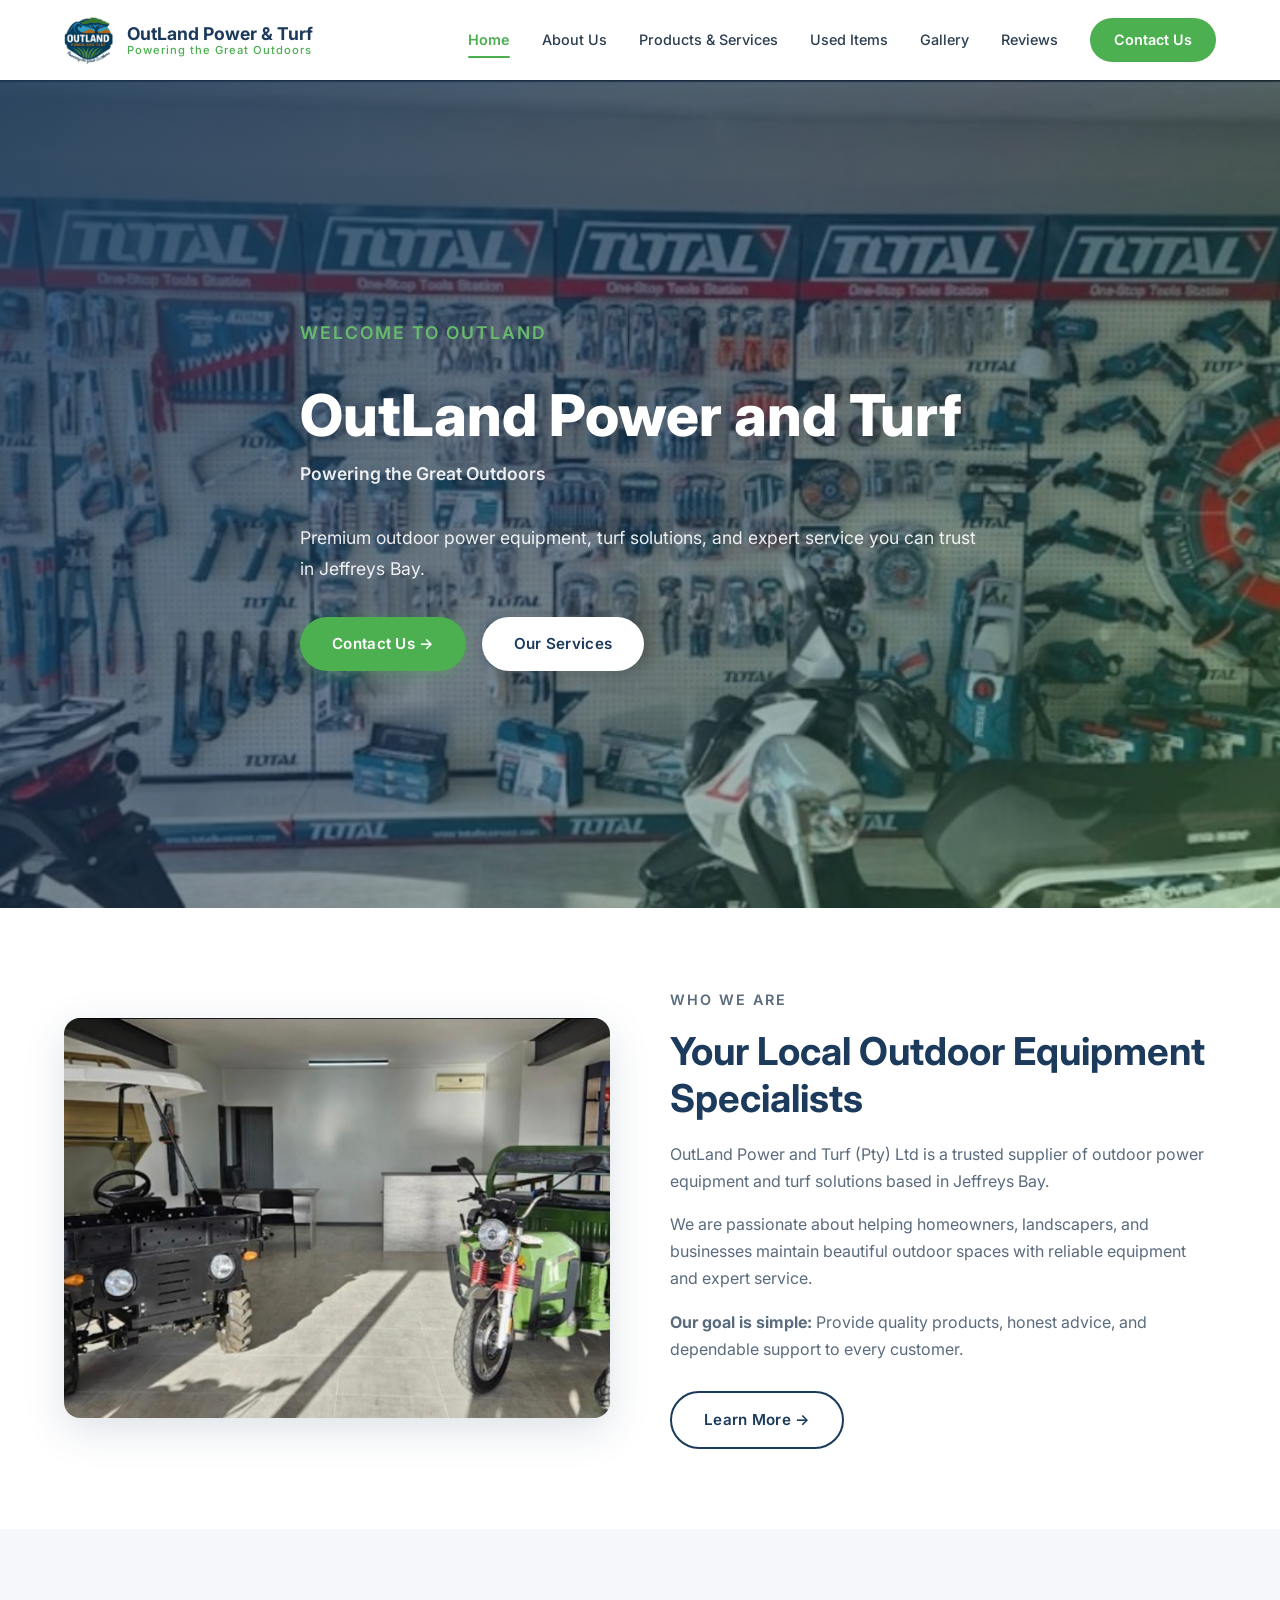
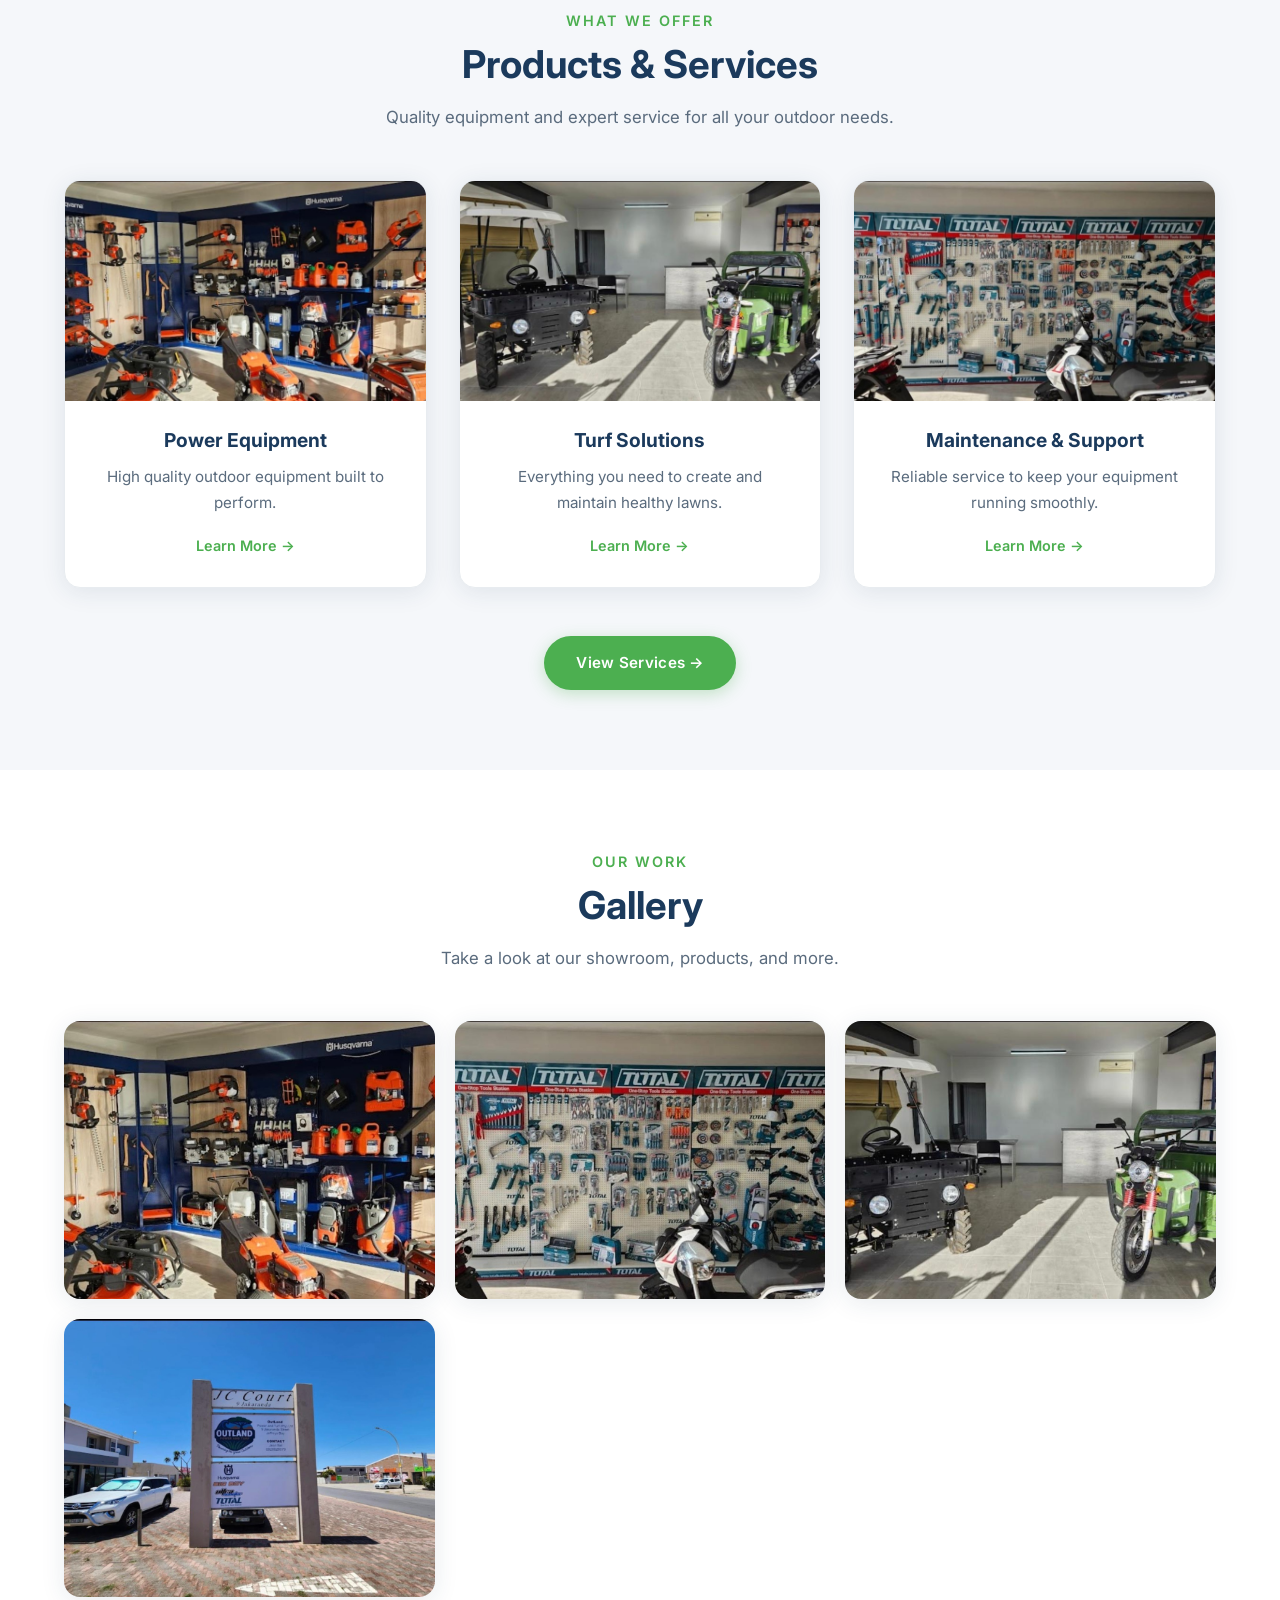
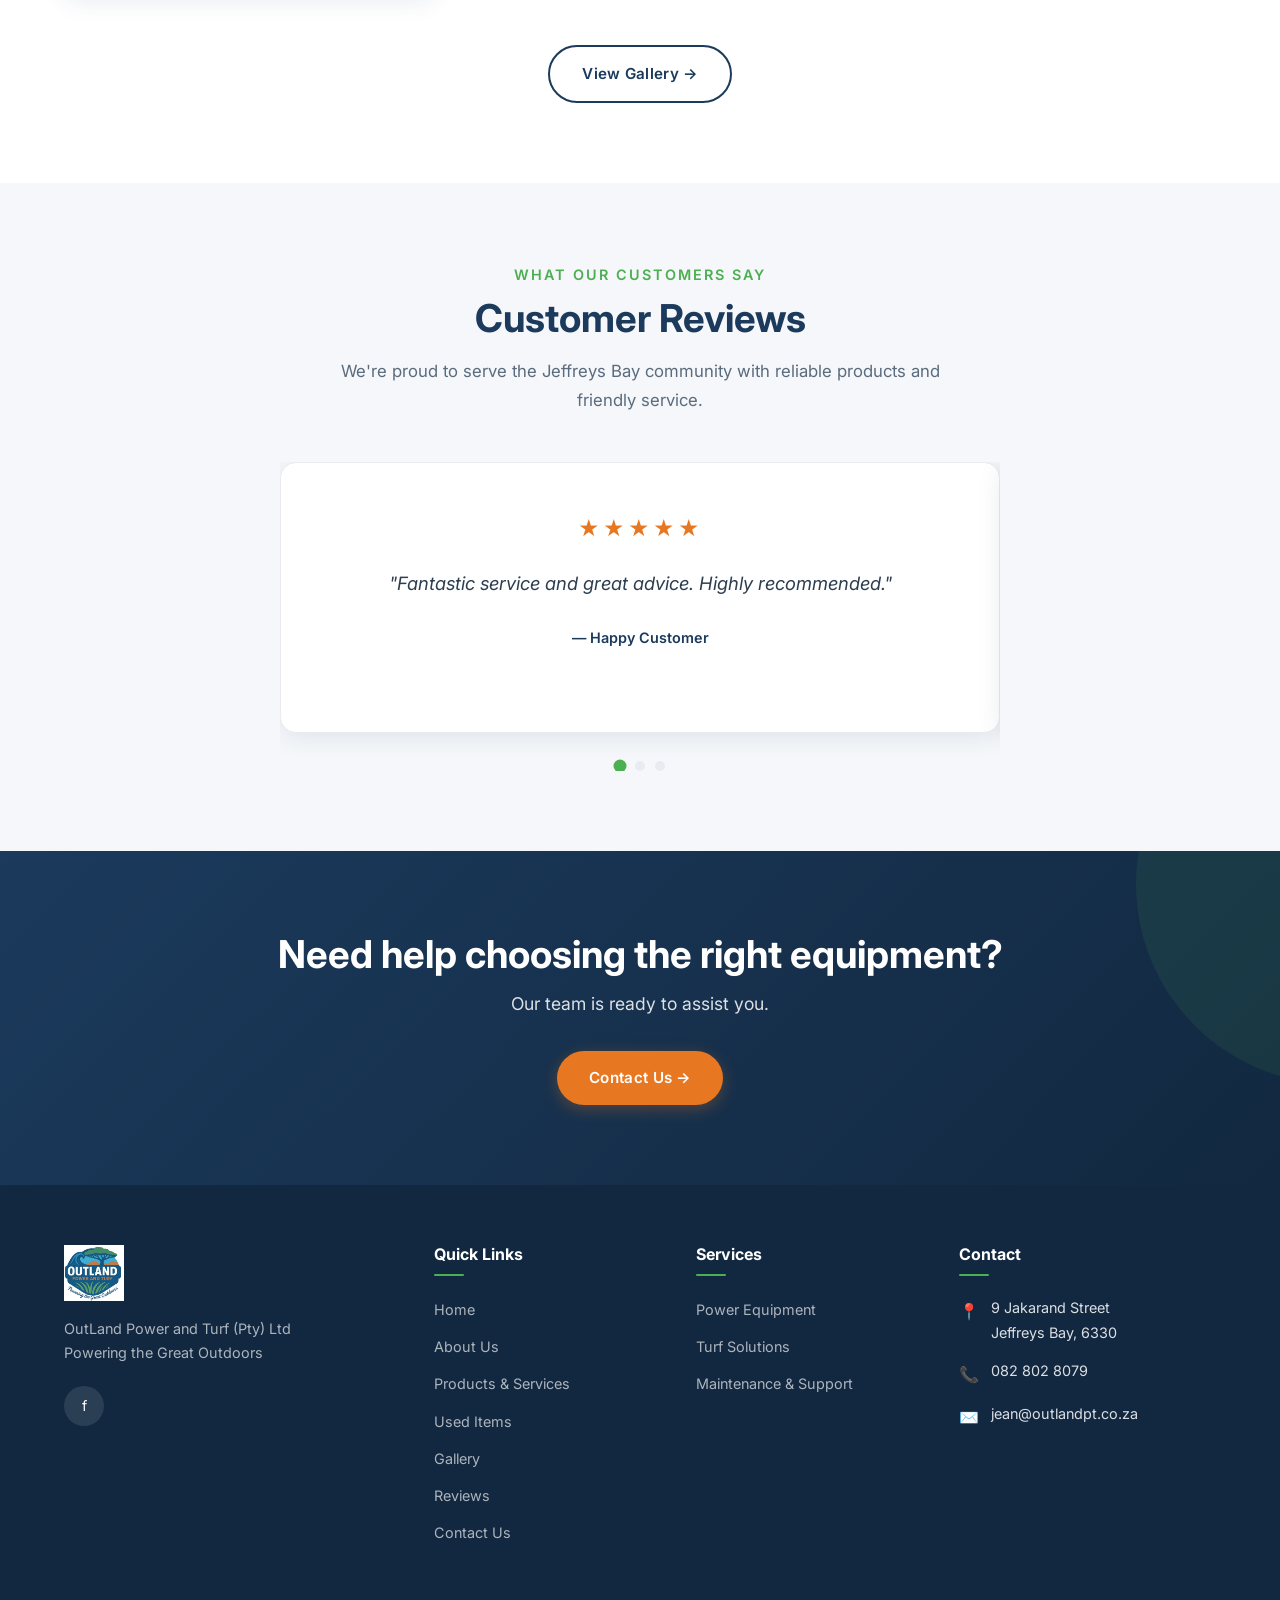
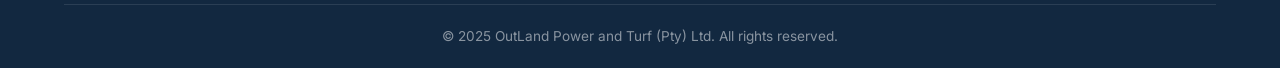
==== index.html @ 634dd6e0 "Add files via upload" ====
<!DOCTYPE html>
<html lang="en">
<head>
  <meta charset="UTF-8">
  <meta name="viewport" content="width=device-width, initial-scale=1.0">
  <meta name="description" content="OutLand Power and Turf — Premium outdoor power equipment, turf solutions, and expert service in Jeffreys Bay.">
  <title>OutLand Power and Turf | Powering the Great Outdoors</title>
  <link rel="stylesheet" href="styles.css">
  <link rel="icon" href="images/logo.png" type="image/png">
</head>
<body>

  <!-- Navigation -->
  <nav class="navbar" id="navbar">
    <div class="nav-container">
      <a href="index.html" class="nav-logo">
        <img src="images/logo.png" alt="OutLand Power and Turf Logo">
        <div class="nav-logo-text">
          OutLand Power & Turf
          <span>Powering the Great Outdoors</span>
        </div>
      </a>
      <div class="nav-links" id="nav-links">
        <a href="index.html" class="active">Home</a>
        <a href="about.html">About Us</a>
        <a href="products.html">Products &amp; Services</a>
        <a href="used-items.html">Used Items</a>
        <a href="gallery.html">Gallery</a>
        <a href="reviews.html">Reviews</a>
        <a href="contact.html" class="nav-cta">Contact Us</a>
      </div>
      <div class="hamburger" id="hamburger">
        <span></span>
        <span></span>
        <span></span>
      </div>
    </div>
  </nav>
  <div class="nav-overlay" id="nav-overlay"></div>

  <!-- Hero Section -->
  <section class="hero" id="hero">
    <div class="hero-bg">
      <img src="images/total-tools.jpg" alt="OutLand Power and Turf Equipment">
    </div>
    <div class="hero-overlay"></div>
    <div class="container hero-content">
      <p class="section-subtitle">Welcome to OutLand</p>
      <h1>OutLand Power and Turf</h1>
      <p class="hero-tagline">Powering the Great Outdoors</p>
      <p>Premium outdoor power equipment, turf solutions, and expert service you can trust in Jeffreys Bay.</p>
      <div class="hero-buttons">
        <a href="contact.html" class="btn btn-primary">Contact Us →</a>
        <a href="products.html" class="btn btn-white">Our Services</a>
      </div>
    </div>
  </section>

  <!-- About Preview Section -->
  <section class="section" id="about-preview">
    <div class="container">
      <div class="about-preview fade-in">
        <div class="about-preview-img">
          <img src="images/showroom-vehicles.png" alt="OutLand Showroom">
        </div>
        <div class="about-preview-text">
          <p class="section-subtitle">Who We Are</p>
          <h2 class="section-title">Your Local Outdoor Equipment Specialists</h2>
          <p>OutLand Power and Turf (Pty) Ltd is a trusted supplier of outdoor power equipment and turf solutions based in Jeffreys Bay.</p>
          <p>We are passionate about helping homeowners, landscapers, and businesses maintain beautiful outdoor spaces with reliable equipment and expert service.</p>
          <p><strong>Our goal is simple:</strong> Provide quality products, honest advice, and dependable support to every customer.</p>
          <a href="about.html" class="btn btn-outline">Learn More →</a>
        </div>
      </div>
    </div>
  </section>

  <!-- Products & Services Preview -->
  <section class="section section-alt" id="services-preview">
    <div class="container text-center">
      <p class="section-subtitle">What We Offer</p>
      <h2 class="section-title">Products &amp; Services</h2>
      <p class="section-desc">Quality equipment and expert service for all your outdoor needs.</p>

      <div class="services-grid">
        <div class="service-card fade-in">
          <div class="service-card-img">
            <img src="images/husqvarna-showroom.jpg" alt="Power Equipment">
          </div>
          <div class="service-card-body">
            <h3>Power Equipment</h3>
            <p>High quality outdoor equipment built to perform.</p>
            <a href="products.html" class="service-card-link">Learn More →</a>
          </div>
        </div>

        <div class="service-card fade-in">
          <div class="service-card-img">
            <img src="images/showroom-vehicles.png" alt="Turf Solutions">
          </div>
          <div class="service-card-body">
            <h3>Turf Solutions</h3>
            <p>Everything you need to create and maintain healthy lawns.</p>
            <a href="products.html" class="service-card-link">Learn More →</a>
          </div>
        </div>

        <div class="service-card fade-in">
          <div class="service-card-img">
            <img src="images/total-tools.jpg" alt="Maintenance & Support">
          </div>
          <div class="service-card-body">
            <h3>Maintenance &amp; Support</h3>
            <p>Reliable service to keep your equipment running smoothly.</p>
            <a href="products.html" class="service-card-link">Learn More →</a>
          </div>
        </div>
      </div>

      <div style="margin-top: 48px;">
        <a href="products.html" class="btn btn-primary">View Services →</a>
      </div>
    </div>
  </section>

  <!-- Gallery Preview -->
  <section class="section" id="gallery-preview">
    <div class="container text-center">
      <p class="section-subtitle">Our Work</p>
      <h2 class="section-title">Gallery</h2>
      <p class="section-desc">Take a look at our showroom, products, and more.</p>

      <div class="gallery-grid fade-in">
        <div class="gallery-item">
          <img src="images/husqvarna-showroom.jpg" alt="Husqvarna Equipment">
          <div class="gallery-item-overlay"><span>Husqvarna Equipment</span></div>
        </div>
        <div class="gallery-item">
          <img src="images/total-tools.jpg" alt="Total Tools Range">
          <div class="gallery-item-overlay"><span>Total Tools Range</span></div>
        </div>
        <div class="gallery-item">
          <img src="images/showroom-vehicles.png" alt="Vehicle Showroom">
          <div class="gallery-item-overlay"><span>Vehicle Showroom</span></div>
        </div>
        <div class="gallery-item">
          <img src="images/signage.jpg" alt="Our Location">
          <div class="gallery-item-overlay"><span>Our Location</span></div>
        </div>
      </div>

      <div style="margin-top: 48px;">
        <a href="gallery.html" class="btn btn-outline">View Gallery →</a>
      </div>
    </div>
  </section>

  <!-- Reviews Section -->
  <section class="section section-alt" id="reviews">
    <div class="container text-center">
      <p class="section-subtitle">What Our Customers Say</p>
      <h2 class="section-title">Customer Reviews</h2>
      <p class="section-desc">We're proud to serve the Jeffreys Bay community with reliable products and friendly service.</p>

      <div class="testimonial-slider fade-in">
        <div class="testimonial-track">
          <div class="testimonial-card">
            <div class="testimonial-stars">★★★★★</div>
            <blockquote>"Fantastic service and great advice. Highly recommended."</blockquote>
            <cite>— Happy Customer</cite>
          </div>
          <div class="testimonial-card">
            <div class="testimonial-stars">★★★★★</div>
            <blockquote>"Quality equipment and friendly staff. Always a pleasure doing business with OutLand."</blockquote>
            <cite>— Satisfied Client</cite>
          </div>
          <div class="testimonial-card">
            <div class="testimonial-stars">★★★★★</div>
            <blockquote>"Professional advice and top-notch equipment. Wouldn't go anywhere else!"</blockquote>
            <cite>— Loyal Customer</cite>
          </div>
        </div>
        <div class="testimonial-dots">
          <button class="testimonial-dot active" aria-label="Slide 1"></button>
          <button class="testimonial-dot" aria-label="Slide 2"></button>
          <button class="testimonial-dot" aria-label="Slide 3"></button>
        </div>
      </div>
    </div>
  </section>

  <!-- Contact CTA -->
  <section class="cta-section">
    <div class="container">
      <div class="fade-in">
        <h2>Need help choosing the right equipment?</h2>
        <p>Our team is ready to assist you.</p>
        <a href="contact.html" class="btn btn-orange">Contact Us →</a>
      </div>
    </div>
  </section>

  <!-- Footer -->
  <footer class="footer">
    <div class="container">
      <div class="footer-grid">
        <div class="footer-brand">
          <img src="images/logo.png" alt="OutLand Logo">
          <p>OutLand Power and Turf (Pty) Ltd<br>Powering the Great Outdoors</p>
          <div class="footer-social">
            <a href="https://www.facebook.com/OutLand" target="_blank" rel="noopener" aria-label="Facebook">f</a>
          </div>
        </div>
        <div>
          <h4>Quick Links</h4>
          <ul class="footer-links">
            <li><a href="index.html">Home</a></li>
            <li><a href="about.html">About Us</a></li>
            <li><a href="products.html">Products &amp; Services</a></li>
            <li><a href="used-items.html">Used Items</a></li>
            <li><a href="gallery.html">Gallery</a></li>
            <li><a href="reviews.html">Reviews</a></li>
            <li><a href="contact.html">Contact Us</a></li>
          </ul>
        </div>
        <div>
          <h4>Services</h4>
          <ul class="footer-links">
            <li><a href="products.html">Power Equipment</a></li>
            <li><a href="products.html">Turf Solutions</a></li>
            <li><a href="products.html">Maintenance &amp; Support</a></li>
          </ul>
        </div>
        <div>
          <h4>Contact</h4>
          <div class="footer-contact-item">
            <span class="footer-contact-icon">📍</span>
            <span>9 Jakarand Street<br>Jeffreys Bay, 6330</span>
          </div>
          <div class="footer-contact-item">
            <span class="footer-contact-icon">📞</span>
            <a href="tel:0828028079">082 802 8079</a>
          </div>
          <div class="footer-contact-item">
            <span class="footer-contact-icon">✉️</span>
            <a href="mailto:jean@outlandpt.co.za">jean@outlandpt.co.za</a>
          </div>
        </div>
      </div>
      <div class="footer-bottom">
        <p>&copy; 2025 OutLand Power and Turf (Pty) Ltd. All rights reserved.</p>
      </div>
    </div>
  </footer>

  <!-- Lightbox -->
  <div class="lightbox" id="lightbox">
    <span class="lightbox-close">&times;</span>
    <span class="lightbox-nav lightbox-prev">&#8249;</span>
    <span class="lightbox-nav lightbox-next">&#8250;</span>
    <img src="" alt="Gallery Image">
  </div>

  <script src="main.js"></script>
</body>
</html>
---- styles.css ----
/* ========================================
   OutLand Power and Turf — Design System
   ======================================== */

/* Google Fonts */
@import url('https://fonts.googleapis.com/css2?family=Inter:wght@300;400;500;600;700;800&display=swap');

/* ---- CSS Variables ---- */
:root {
  --blue: #1B3A5C;
  --blue-dark: #122840;
  --blue-light: #2A5580;
  --green: #4CAF50;
  --green-dark: #3D8B40;
  --green-light: #66BB6A;
  --orange: #E87722;
  --orange-light: #F09050;
  --white: #FFFFFF;
  --off-white: #F5F7FA;
  --light-grey: #E8ECF0;
  --grey: #7A8A9A;
  --dark: #1A1A2E;
  --text: #2C3E50;
  --text-light: #5A6B7D;
  --shadow: 0 4px 24px rgba(27, 58, 92, 0.10);
  --shadow-lg: 0 12px 40px rgba(27, 58, 92, 0.15);
  --radius: 16px;
  --radius-sm: 10px;
  --radius-pill: 50px;
  --transition: all 0.3s cubic-bezier(0.4, 0, 0.2, 1);
  --max-width: 1200px;
}

/* ---- Reset & Base ---- */
*, *::before, *::after {
  margin: 0;
  padding: 0;
  box-sizing: border-box;
}

html {
  scroll-behavior: smooth;
  font-size: 16px;
}

body {
  font-family: 'Inter', -apple-system, BlinkMacSystemFont, 'Segoe UI', sans-serif;
  color: var(--text);
  background: var(--white);
  line-height: 1.7;
  overflow-x: hidden;
  -webkit-font-smoothing: antialiased;
}

a {
  text-decoration: none;
  color: inherit;
  transition: var(--transition);
}

img {
  max-width: 100%;
  height: auto;
  display: block;
}

ul { list-style: none; }

.container {
  max-width: var(--max-width);
  margin: 0 auto;
  padding: 0 24px;
}

/* ---- Typography ---- */
h1, h2, h3, h4 {
  font-weight: 700;
  line-height: 1.2;
  color: var(--blue);
}

h1 { font-size: clamp(2rem, 5vw, 3.2rem); }
h2 { font-size: clamp(1.6rem, 4vw, 2.4rem); }
h3 { font-size: clamp(1.2rem, 3vw, 1.6rem); }

.section-subtitle {
  color: var(--green);
  font-weight: 600;
  font-size: 0.9rem;
  text-transform: uppercase;
  letter-spacing: 2px;
  margin-bottom: 8px;
}

.section-title {
  margin-bottom: 16px;
}

.section-desc {
  color: var(--text-light);
  max-width: 640px;
  margin: 0 auto 48px;
  font-size: 1.05rem;
}

/* ---- Buttons ---- */
.btn {
  display: inline-flex;
  align-items: center;
  gap: 8px;
  padding: 14px 32px;
  border-radius: var(--radius-pill);
  font-family: 'Inter', sans-serif;
  font-weight: 600;
  font-size: 0.95rem;
  border: none;
  cursor: pointer;
  transition: var(--transition);
  text-transform: none;
  letter-spacing: 0.3px;
}

.btn-primary {
  background: var(--green);
  color: var(--white);
  box-shadow: 0 4px 16px rgba(76, 175, 80, 0.3);
}

.btn-primary:hover {
  background: var(--blue);
  box-shadow: 0 6px 24px rgba(27, 58, 92, 0.3);
  transform: translateY(-2px);
}

.btn-outline {
  background: transparent;
  color: var(--blue);
  border: 2px solid var(--blue);
}

.btn-outline:hover {
  background: var(--blue);
  color: var(--white);
  transform: translateY(-2px);
}

.btn-white {
  background: var(--white);
  color: var(--blue);
  box-shadow: 0 4px 16px rgba(0,0,0,0.15);
}

.btn-white:hover {
  background: var(--off-white);
  transform: translateY(-2px);
}

.btn-orange {
  background: var(--orange);
  color: var(--white);
  box-shadow: 0 4px 16px rgba(232, 119, 34, 0.3);
}

.btn-orange:hover {
  background: var(--blue);
  box-shadow: 0 6px 24px rgba(27, 58, 92, 0.3);
  transform: translateY(-2px);
}

/* ---- Navigation ---- */
.navbar {
  position: fixed;
  top: 0;
  left: 0;
  width: 100%;
  z-index: 1000;
  padding: 16px 0;
  transition: var(--transition);
  background: rgba(255, 255, 255, 0.95);
  backdrop-filter: blur(20px);
  -webkit-backdrop-filter: blur(20px);
}

.navbar.scrolled {
  padding: 10px 0;
  box-shadow: 0 2px 20px rgba(27, 58, 92, 0.1);
}

.nav-container {
  max-width: var(--max-width);
  margin: 0 auto;
  padding: 0 24px;
  display: flex;
  align-items: center;
  justify-content: space-between;
}

.nav-logo {
  display: flex;
  align-items: center;
  gap: 12px;
}

.nav-logo img {
  height: 48px;
  width: auto;
  mix-blend-mode: multiply;
}

.nav-logo-text {
  font-weight: 700;
  font-size: 1.1rem;
  color: var(--blue);
  line-height: 1.2;
}

.nav-logo-text span {
  display: block;
  font-size: 0.7rem;
  color: var(--green);
  font-weight: 500;
  letter-spacing: 1px;
}

.nav-links {
  display: flex;
  align-items: center;
  gap: 32px;
}

.nav-links a {
  font-size: 0.9rem;
  font-weight: 500;
  color: var(--text);
  position: relative;
  padding: 4px 0;
}

.nav-links a::after {
  content: '';
  position: absolute;
  bottom: -2px;
  left: 0;
  width: 0;
  height: 2px;
  background: var(--green);
  border-radius: 2px;
  transition: var(--transition);
}

.nav-links a:hover::after,
.nav-links a.active::after {
  width: 100%;
}

.nav-links a:hover {
  color: var(--green);
}

.nav-links a.active {
  color: var(--green);
  font-weight: 600;
}

.nav-cta {
  padding: 10px 24px !important;
  background: var(--green);
  color: var(--white) !important;
  border-radius: var(--radius-pill);
  font-weight: 600 !important;
}

.nav-cta::after { display: none !important; }

.nav-cta:hover {
  background: var(--blue) !important;
  color: var(--white) !important;
  transform: translateY(-2px);
}

/* Hamburger Menu */
.hamburger {
  display: none;
  flex-direction: column;
  gap: 5px;
  cursor: pointer;
  padding: 8px;
  z-index: 1001;
}

.hamburger span {
  display: block;
  width: 24px;
  height: 2.5px;
  background: var(--blue);
  border-radius: 4px;
  transition: var(--transition);
}

.hamburger.active span:nth-child(1) {
  transform: rotate(45deg) translate(5px, 5px);
}

.hamburger.active span:nth-child(2) {
  opacity: 0;
}

.hamburger.active span:nth-child(3) {
  transform: rotate(-45deg) translate(5px, -5px);
}

/* ---- Hero Section ---- */
.hero {
  position: relative;
  min-height: 92vh;
  display: flex;
  align-items: center;
  overflow: hidden;
  margin-top: 80px;
}

.hero-bg {
  position: absolute;
  inset: 0;
  z-index: 0;
}

.hero-bg img {
  width: 100%;
  height: 100%;
  object-fit: cover;
}

.hero-overlay {
  position: absolute;
  inset: 0;
  background: linear-gradient(135deg, rgba(27, 58, 92, 0.85) 0%, rgba(27, 58, 92, 0.5) 50%, rgba(76, 175, 80, 0.3) 100%);
  z-index: 1;
}

.hero-content {
  position: relative;
  z-index: 2;
  color: var(--white);
  max-width: 680px;
  padding: 60px 0;
}

.hero-content .section-subtitle {
  color: var(--green-light);
}

.hero-content h1 {
  color: var(--white);
  font-size: clamp(2.2rem, 5vw, 3.6rem);
  margin-bottom: 8px;
  font-weight: 800;
}

.hero-tagline {
  font-size: clamp(1.1rem, 2.5vw, 1.5rem);
  color: var(--green-light);
  font-weight: 600;
  margin-bottom: 20px;
}

.hero-content p {
  font-size: 1.1rem;
  color: rgba(255, 255, 255, 0.9);
  margin-bottom: 32px;
  line-height: 1.8;
}

.hero-buttons {
  display: flex;
  gap: 16px;
  flex-wrap: wrap;
}

/* ---- Sections ---- */
.section {
  padding: 80px 0;
}

.section-alt {
  background: var(--off-white);
}

.section-blue {
  background: var(--blue);
  color: var(--white);
}

.section-blue h2,
.section-blue h3 {
  color: var(--white);
}

.section-blue .section-subtitle {
  color: var(--green-light);
}

.section-blue .section-desc {
  color: rgba(255, 255, 255, 0.8);
}

.text-center {
  text-align: center;
}

/* ---- About Preview ---- */
.about-preview {
  display: grid;
  grid-template-columns: 1fr 1fr;
  gap: 60px;
  align-items: center;
}

.about-preview-img {
  border-radius: var(--radius);
  overflow: hidden;
  box-shadow: var(--shadow-lg);
}

.about-preview-img img {
  width: 100%;
  height: 400px;
  object-fit: cover;
  transition: var(--transition);
}

.about-preview-img:hover img {
  transform: scale(1.03);
}

.about-preview-text h2 {
  margin-bottom: 20px;
}

.about-preview-text p {
  margin-bottom: 16px;
  color: var(--text-light);
}

.about-preview-text .btn {
  margin-top: 12px;
}

/* ---- Service Cards ---- */
.services-grid {
  display: grid;
  grid-template-columns: repeat(3, 1fr);
  gap: 32px;
}

.service-card {
  background: var(--white);
  border-radius: var(--radius);
  overflow: hidden;
  box-shadow: var(--shadow);
  transition: var(--transition);
  border: 1px solid var(--light-grey);
}

.service-card:hover {
  transform: translateY(-8px);
  box-shadow: var(--shadow-lg);
}

.service-card-img {
  width: 100%;
  height: 220px;
  overflow: hidden;
}

.service-card-img img {
  width: 100%;
  height: 100%;
  object-fit: cover;
  transition: var(--transition);
}

.service-card:hover .service-card-img img {
  transform: scale(1.05);
}

.service-card-body {
  padding: 28px;
}

.service-card-body h3 {
  margin-bottom: 12px;
  font-size: 1.2rem;
}

.service-card-body p {
  color: var(--text-light);
  font-size: 0.95rem;
  margin-bottom: 16px;
}

.service-card-link {
  color: var(--green);
  font-weight: 600;
  font-size: 0.9rem;
  display: inline-flex;
  align-items: center;
  gap: 6px;
}

.service-card-link:hover {
  color: var(--blue);
  gap: 10px;
}

/* ---- Gallery Grid ---- */
.gallery-grid {
  display: grid;
  grid-template-columns: repeat(auto-fit, minmax(280px, 1fr));
  gap: 20px;
}

.gallery-item {
  border-radius: var(--radius);
  overflow: hidden;
  cursor: pointer;
  position: relative;
  aspect-ratio: 4/3;
  box-shadow: var(--shadow);
  transition: var(--transition);
}

.gallery-item:hover {
  transform: translateY(-4px);
  box-shadow: var(--shadow-lg);
}

.gallery-item img {
  width: 100%;
  height: 100%;
  object-fit: cover;
  transition: var(--transition);
}

.gallery-item:hover img {
  transform: scale(1.05);
}

.gallery-item-overlay {
  position: absolute;
  inset: 0;
  background: linear-gradient(to top, rgba(27, 58, 92, 0.6), transparent);
  opacity: 0;
  display: flex;
  align-items: flex-end;
  padding: 24px;
  transition: var(--transition);
}

.gallery-item:hover .gallery-item-overlay {
  opacity: 1;
}

.gallery-item-overlay span {
  color: var(--white);
  font-weight: 600;
  font-size: 0.95rem;
}

/* ---- Gallery Lightbox ---- */
.lightbox {
  display: none;
  position: fixed;
  inset: 0;
  background: rgba(0, 0, 0, 0.92);
  z-index: 9999;
  align-items: center;
  justify-content: center;
  padding: 40px;
  cursor: pointer;
}

.lightbox.active {
  display: flex;
}

.lightbox img {
  max-width: 90vw;
  max-height: 85vh;
  object-fit: contain;
  border-radius: var(--radius-sm);
  box-shadow: 0 8px 40px rgba(0, 0, 0, 0.5);
  cursor: default;
}

.lightbox-close {
  position: absolute;
  top: 24px;
  right: 32px;
  color: var(--white);
  font-size: 2rem;
  cursor: pointer;
  z-index: 10000;
  width: 48px;
  height: 48px;
  display: flex;
  align-items: center;
  justify-content: center;
  border-radius: 50%;
  background: rgba(255, 255, 255, 0.1);
  transition: var(--transition);
}

.lightbox-close:hover {
  background: rgba(255, 255, 255, 0.2);
}

.lightbox-nav {
  position: absolute;
  top: 50%;
  transform: translateY(-50%);
  color: var(--white);
  font-size: 2.5rem;
  cursor: pointer;
  padding: 16px;
  border-radius: 50%;
  background: rgba(255, 255, 255, 0.1);
  transition: var(--transition);
  line-height: 1;
  z-index: 10000;
}

.lightbox-nav:hover {
  background: rgba(255, 255, 255, 0.2);
}

.lightbox-prev { left: 24px; }
.lightbox-next { right: 24px; }

/* ---- Reviews / Testimonials ---- */
.testimonial-slider {
  position: relative;
  max-width: 720px;
  margin: 0 auto;
  overflow: hidden;
}

.testimonial-track {
  display: flex;
  transition: transform 0.5s ease;
}

.testimonial-card {
  min-width: 100%;
  padding: 48px 40px;
  background: var(--white);
  border-radius: var(--radius);
  box-shadow: var(--shadow);
  text-align: center;
  border: 1px solid var(--light-grey);
}

.testimonial-stars {
  color: var(--orange);
  font-size: 1.3rem;
  margin-bottom: 20px;
  letter-spacing: 4px;
}

.testimonial-card blockquote {
  font-size: 1.15rem;
  color: var(--text);
  font-style: italic;
  line-height: 1.8;
  margin-bottom: 24px;
}

.testimonial-card cite {
  font-size: 0.9rem;
  font-weight: 600;
  color: var(--blue);
  font-style: normal;
}

.testimonial-dots {
  display: flex;
  justify-content: center;
  gap: 10px;
  margin-top: 28px;
}

.testimonial-dot {
  width: 10px;
  height: 10px;
  border-radius: 50%;
  background: var(--light-grey);
  border: none;
  cursor: pointer;
  transition: var(--transition);
}

.testimonial-dot.active {
  background: var(--green);
  transform: scale(1.3);
}

/* ---- Reviews Grid (Reviews Page) ---- */
.reviews-grid {
  display: grid;
  grid-template-columns: repeat(auto-fit, minmax(320px, 1fr));
  gap: 28px;
}

.review-card {
  background: var(--white);
  border-radius: var(--radius);
  padding: 36px 32px;
  box-shadow: var(--shadow);
  border: 1px solid var(--light-grey);
  transition: var(--transition);
}

.review-card:hover {
  transform: translateY(-4px);
  box-shadow: var(--shadow-lg);
}

.review-card .testimonial-stars {
  text-align: left;
}

.review-card blockquote {
  font-size: 1.05rem;
  color: var(--text);
  font-style: italic;
  line-height: 1.7;
  margin-bottom: 16px;
}

.review-card cite {
  font-size: 0.85rem;
  font-weight: 600;
  color: var(--blue);
  font-style: normal;
}

/* ---- Contact CTA ---- */
.cta-section {
  background: linear-gradient(135deg, var(--blue) 0%, var(--blue-dark) 100%);
  padding: 80px 0;
  text-align: center;
  position: relative;
  overflow: hidden;
}

.cta-section::before {
  content: '';
  position: absolute;
  top: -50%;
  right: -20%;
  width: 400px;
  height: 400px;
  background: rgba(76, 175, 80, 0.1);
  border-radius: 50%;
}

.cta-section h2 {
  color: var(--white);
  margin-bottom: 12px;
}

.cta-section p {
  color: rgba(255, 255, 255, 0.85);
  font-size: 1.1rem;
  margin-bottom: 32px;
}

/* ---- Page Header (Inner Pages) ---- */
.page-header {
  background: linear-gradient(135deg, var(--blue) 0%, var(--blue-dark) 100%);
  padding: 140px 0 80px;
  text-align: center;
  position: relative;
  overflow: hidden;
}

.page-header::before {
  content: '';
  position: absolute;
  bottom: -80px;
  left: -50px;
  width: 300px;
  height: 300px;
  background: rgba(76, 175, 80, 0.08);
  border-radius: 50%;
}

.page-header::after {
  content: '';
  position: absolute;
  top: -40px;
  right: -80px;
  width: 250px;
  height: 250px;
  background: rgba(232, 119, 34, 0.06);
  border-radius: 50%;
}

.page-header h1 {
  color: var(--white);
  margin-bottom: 12px;
  position: relative;
  z-index: 1;
}

.page-header p {
  color: rgba(255, 255, 255, 0.8);
  font-size: 1.1rem;
  position: relative;
  z-index: 1;
}

.page-header .section-subtitle {
  color: var(--green-light);
  position: relative;
  z-index: 1;
}

/* ---- About Page ---- */
.about-content {
  display: grid;
  grid-template-columns: 1fr 1fr;
  gap: 60px;
  align-items: start;
}

.about-content img {
  border-radius: var(--radius);
  box-shadow: var(--shadow-lg);
  width: 100%;
  height: 400px;
  object-fit: cover;
}

.about-text h3 {
  margin-top: 24px;
  margin-bottom: 16px;
}

.about-text p {
  color: var(--text-light);
  margin-bottom: 16px;
}

.values-list {
  margin: 24px 0;
}

.values-list li {
  display: flex;
  align-items: center;
  gap: 12px;
  padding: 12px 0;
  font-weight: 500;
  color: var(--text);
}

.values-list li::before {
  content: '✓';
  display: flex;
  align-items: center;
  justify-content: center;
  width: 28px;
  height: 28px;
  background: var(--green);
  color: var(--white);
  border-radius: 50%;
  font-size: 0.8rem;
  font-weight: 700;
  flex-shrink: 0;
}

/* ---- Products Page ---- */
.product-section {
  display: grid;
  grid-template-columns: 1fr 1fr;
  gap: 60px;
  align-items: center;
  padding: 60px 0;
}

.product-section:nth-child(even) {
  direction: rtl;
}

.product-section:nth-child(even) > * {
  direction: ltr;
}

.product-section-img {
  border-radius: var(--radius);
  overflow: hidden;
  box-shadow: var(--shadow-lg);
}

.product-section-img img {
  width: 100%;
  height: 360px;
  object-fit: cover;
  transition: var(--transition);
}

.product-section-img:hover img {
  transform: scale(1.03);
}

.product-section-text h3 {
  margin-bottom: 16px;
  font-size: 1.5rem;
}

.product-section-text p {
  color: var(--text-light);
  margin-bottom: 16px;
  font-size: 1.05rem;
}

.product-features {
  margin: 20px 0;
}

.product-features li {
  padding: 8px 0;
  color: var(--text-light);
  display: flex;
  align-items: center;
  gap: 10px;
}

.product-features li::before {
  content: '▸';
  color: var(--green);
  font-weight: 700;
}

/* ---- Contact Page ---- */
.contact-grid {
  display: grid;
  grid-template-columns: 1fr 1.2fr;
  gap: 48px;
  align-items: start;
}

.contact-info {
  background: var(--off-white);
  border-radius: var(--radius);
  padding: 40px;
}

.contact-info h3 {
  margin-bottom: 24px;
}

.contact-item {
  display: flex;
  align-items: flex-start;
  gap: 16px;
  margin-bottom: 24px;
}

.contact-icon {
  width: 44px;
  height: 44px;
  background: var(--green);
  border-radius: 50%;
  display: flex;
  align-items: center;
  justify-content: center;
  flex-shrink: 0;
  color: var(--white);
  font-size: 1.1rem;
}

.contact-item-text h4 {
  font-size: 0.95rem;
  color: var(--blue);
  margin-bottom: 4px;
}

.contact-item-text p,
.contact-item-text a {
  color: var(--text-light);
  font-size: 0.95rem;
}

.contact-item-text a:hover {
  color: var(--green);
}

.contact-form {
  background: var(--white);
  border-radius: var(--radius);
  padding: 40px;
  box-shadow: var(--shadow);
  border: 1px solid var(--light-grey);
}

.contact-form h3 {
  margin-bottom: 28px;
}

.form-group {
  margin-bottom: 20px;
}

.form-group label {
  display: block;
  font-weight: 500;
  font-size: 0.9rem;
  color: var(--text);
  margin-bottom: 8px;
}

.form-group input,
.form-group textarea {
  width: 100%;
  padding: 14px 18px;
  border: 2px solid var(--light-grey);
  border-radius: var(--radius-sm);
  font-family: 'Inter', sans-serif;
  font-size: 0.95rem;
  color: var(--text);
  transition: var(--transition);
  background: var(--off-white);
}

.form-group input:focus,
.form-group textarea:focus {
  outline: none;
  border-color: var(--green);
  background: var(--white);
  box-shadow: 0 0 0 4px rgba(76, 175, 80, 0.1);
}

.form-group textarea {
  height: 140px;
  resize: vertical;
}

.form-row {
  display: grid;
  grid-template-columns: 1fr 1fr;
  gap: 20px;
}

.contact-form .btn {
  width: 100%;
  justify-content: center;
  padding: 16px;
  font-size: 1rem;
}

.form-message {
  display: none;
  padding: 16px;
  border-radius: var(--radius-sm);
  margin-top: 16px;
  font-weight: 500;
  text-align: center;
}

.form-message.success {
  display: block;
  background: rgba(76, 175, 80, 0.1);
  color: var(--green-dark);
  border: 1px solid var(--green);
}

/* ---- Footer ---- */
.footer {
  background: var(--blue-dark);
  color: rgba(255, 255, 255, 0.85);
  padding: 60px 0 0;
}

.footer-grid {
  display: grid;
  grid-template-columns: 1.5fr 1fr 1fr 1.2fr;
  gap: 48px;
  padding-bottom: 48px;
}

.footer-brand img {
  height: 56px;
  margin-bottom: 16px;
  mix-blend-mode: screen;
}

.footer-brand p {
  font-size: 0.9rem;
  color: rgba(255, 255, 255, 0.65);
  line-height: 1.7;
  margin-bottom: 20px;
}

.footer-social {
  display: flex;
  gap: 12px;
}

.footer-social a {
  width: 40px;
  height: 40px;
  background: rgba(255, 255, 255, 0.1);
  border-radius: 50%;
  display: flex;
  align-items: center;
  justify-content: center;
  color: var(--white);
  font-size: 0.9rem;
  transition: var(--transition);
}

.footer-social a:hover {
  background: var(--green);
  transform: translateY(-2px);
}

.footer h4 {
  color: var(--white);
  font-size: 1rem;
  margin-bottom: 20px;
  position: relative;
  padding-bottom: 12px;
}

.footer h4::after {
  content: '';
  position: absolute;
  bottom: 0;
  left: 0;
  width: 30px;
  height: 2px;
  background: var(--green);
  border-radius: 2px;
}

.footer-links li {
  margin-bottom: 10px;
}

.footer-links a {
  font-size: 0.9rem;
  color: rgba(255, 255, 255, 0.65);
}

.footer-links a:hover {
  color: var(--green);
  padding-left: 4px;
}

.footer-contact-item {
  display: flex;
  align-items: flex-start;
  gap: 12px;
  margin-bottom: 14px;
  font-size: 0.9rem;
}

.footer-contact-icon {
  color: var(--green);
  font-size: 1rem;
  margin-top: 2px;
}

.footer-bottom {
  border-top: 1px solid rgba(255, 255, 255, 0.1);
  padding: 20px 0;
  text-align: center;
  font-size: 0.85rem;
  color: rgba(255, 255, 255, 0.5);
}

/* ---- Used Items Page ---- */
.used-items-grid {
  display: grid;
  grid-template-columns: repeat(auto-fill, minmax(320px, 1fr));
  gap: 28px;
}

.used-item-card {
  background: var(--white);
  border-radius: var(--radius);
  overflow: hidden;
  box-shadow: var(--shadow);
  border: 1px solid var(--light-grey);
  transition: var(--transition);
  position: relative;
}

.used-item-card:hover {
  transform: translateY(-6px);
  box-shadow: var(--shadow-lg);
}

.used-item-badge {
  position: absolute;
  top: 16px;
  left: 16px;
  background: var(--orange);
  color: var(--white);
  font-size: 0.75rem;
  font-weight: 700;
  text-transform: uppercase;
  letter-spacing: 1px;
  padding: 6px 14px;
  border-radius: var(--radius-pill);
  z-index: 2;
  box-shadow: 0 2px 8px rgba(232, 119, 34, 0.3);
}

.used-item-img {
  width: 100%;
  height: 240px;
  overflow: hidden;
}

.used-item-img img {
  width: 100%;
  height: 100%;
  object-fit: cover;
  transition: var(--transition);
}

.used-item-card:hover .used-item-img img {
  transform: scale(1.05);
}

.used-item-body {
  padding: 24px 28px 28px;
}

.used-item-body h3 {
  font-size: 1.15rem;
  margin-bottom: 8px;
  color: var(--blue);
}

.used-item-condition {
  font-size: 0.85rem;
  color: var(--green);
  margin-bottom: 10px;
}

.used-item-body > p {
  font-size: 0.95rem;
  color: var(--text-light);
  margin-bottom: 20px;
  line-height: 1.6;
}

.used-item-footer {
  display: flex;
  align-items: center;
  justify-content: space-between;
  padding-top: 16px;
  border-top: 1px solid var(--light-grey);
}

.used-item-price {
  font-size: 1.3rem;
  font-weight: 800;
  color: var(--blue);
}

.btn-sm {
  padding: 10px 22px;
  font-size: 0.85rem;
}

/* Empty State */
.used-items-empty {
  grid-column: 1 / -1;
  text-align: center;
  padding: 60px 40px;
  background: var(--white);
  border-radius: var(--radius);
  border: 2px dashed var(--light-grey);
}

.used-items-empty-icon {
  font-size: 3rem;
  margin-bottom: 20px;
}

.used-items-empty h3 {
  margin-bottom: 12px;
  color: var(--blue);
}

.used-items-empty p {
  color: var(--text-light);
  max-width: 520px;
  margin: 0 auto 28px;
  line-height: 1.7;
}

/* ---- Scroll Animations ---- */
.fade-in {
  opacity: 0;
  transform: translateY(30px);
  transition: opacity 0.7s ease, transform 0.7s ease;
}

.fade-in.visible {
  opacity: 1;
  transform: translateY(0);
}

/* ---- Responsive ---- */
@media (max-width: 992px) {
  .about-preview,
  .about-content,
  .product-section,
  .contact-grid {
    grid-template-columns: 1fr;
    gap: 40px;
  }

  .product-section:nth-child(even) {
    direction: ltr;
  }

  .services-grid {
    grid-template-columns: repeat(2, 1fr);
  }

  .footer-grid {
    grid-template-columns: 1fr 1fr;
    gap: 36px;
  }
}

@media (max-width: 768px) {
  .nav-links {
    position: fixed;
    top: 0;
    right: -100%;
    width: 280px;
    height: 100vh;
    background: var(--white);
    flex-direction: column;
    justify-content: center;
    gap: 24px;
    box-shadow: -8px 0 30px rgba(0, 0, 0, 0.1);
    transition: right 0.4s ease;
    z-index: 999;
  }

  .nav-links.active {
    right: 0;
  }

  .nav-links a {
    font-size: 1.1rem;
  }

  .hamburger {
    display: flex;
  }

  .hero {
    min-height: 75vh;
    margin-top: 70px;
  }

  .hero-content h1 {
    font-size: 2rem;
  }

  .services-grid {
    grid-template-columns: 1fr;
  }

  .gallery-grid {
    grid-template-columns: repeat(2, 1fr);
  }

  .reviews-grid {
    grid-template-columns: 1fr;
  }

  .form-row {
    grid-template-columns: 1fr;
  }

  .footer-grid {
    grid-template-columns: 1fr;
    gap: 32px;
  }

  .section {
    padding: 60px 0;
  }

  .page-header {
    padding: 120px 0 60px;
  }
}

@media (max-width: 480px) {
  .hero-content h1 {
    font-size: 1.7rem;
  }

  .hero-buttons {
    flex-direction: column;
  }

  .hero-buttons .btn {
    width: 100%;
    justify-content: center;
  }

  .gallery-grid {
    grid-template-columns: 1fr;
  }

  .testimonial-card {
    padding: 32px 24px;
  }
}

/* ---- Mobile Nav Overlay ---- */
.nav-overlay {
  display: none;
  position: fixed;
  inset: 0;
  background: rgba(0, 0, 0, 0.4);
  z-index: 998;
}

.nav-overlay.active {
  display: block;
}
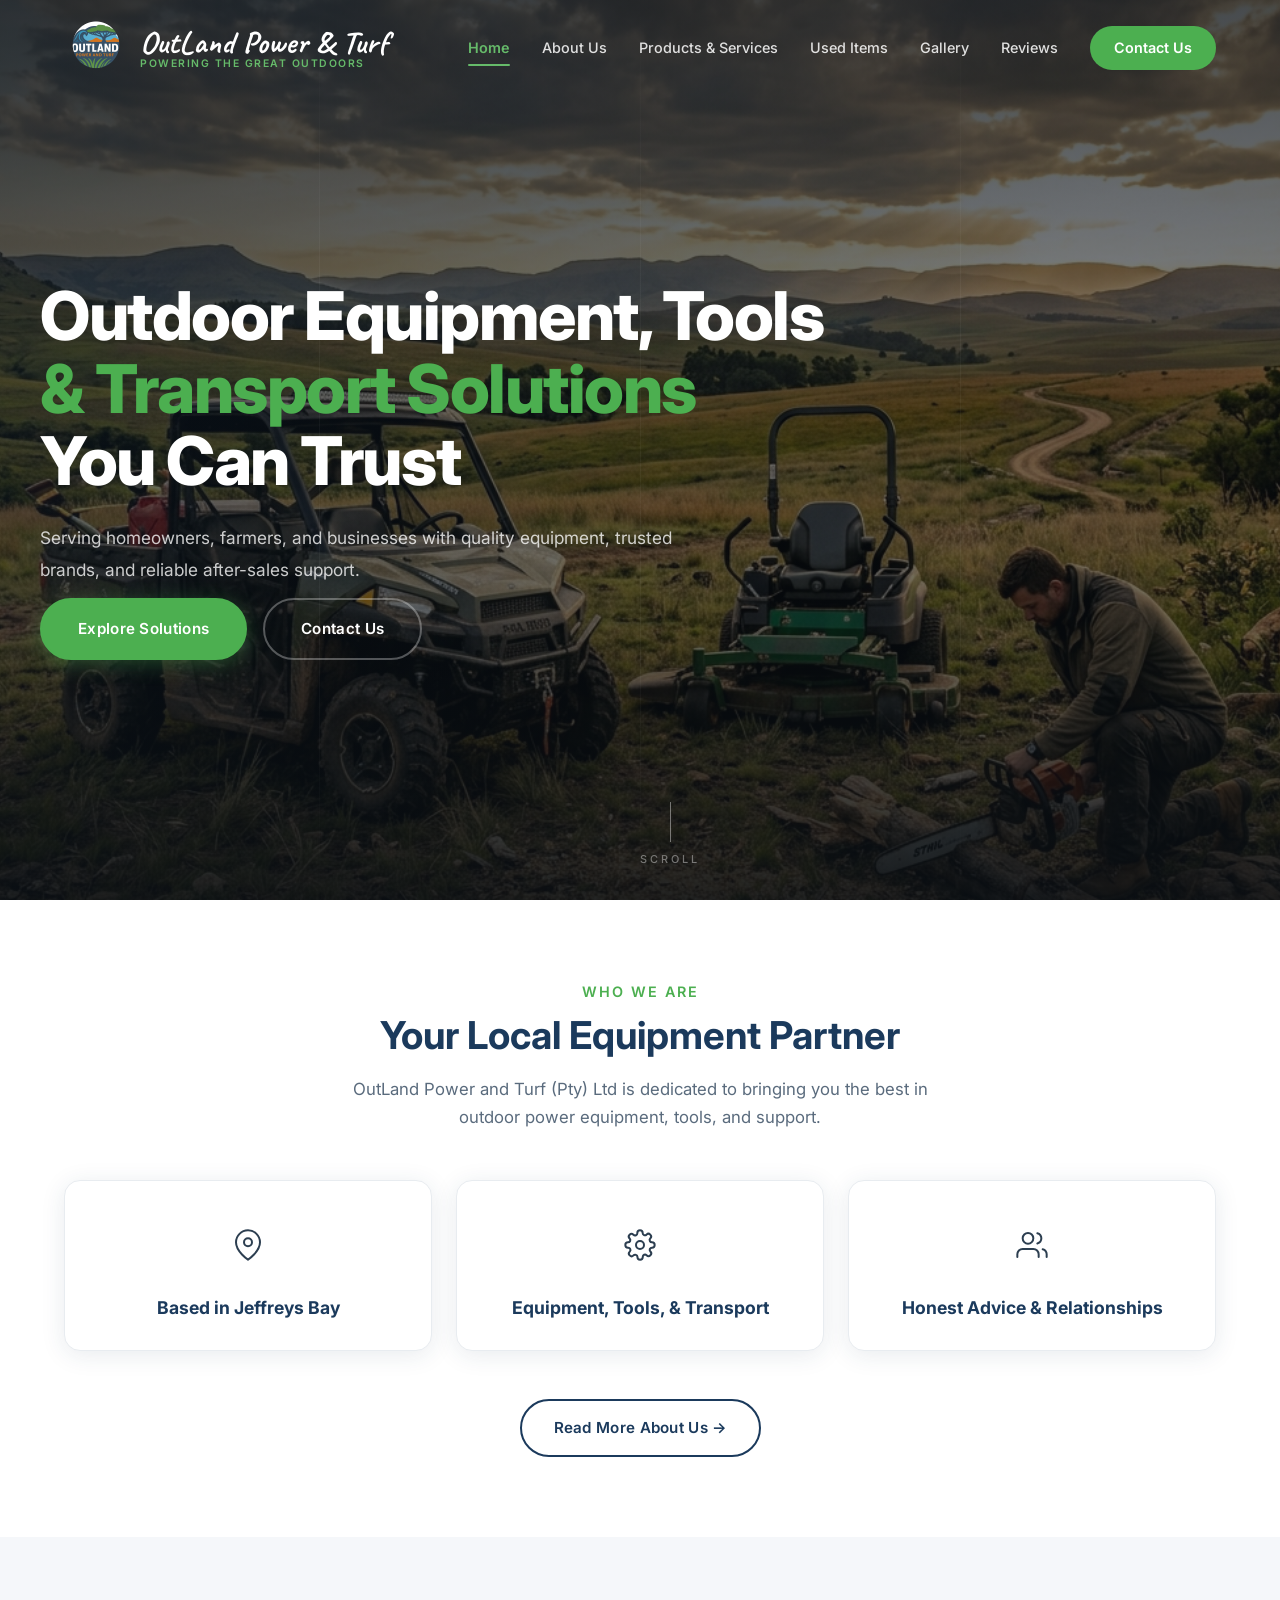
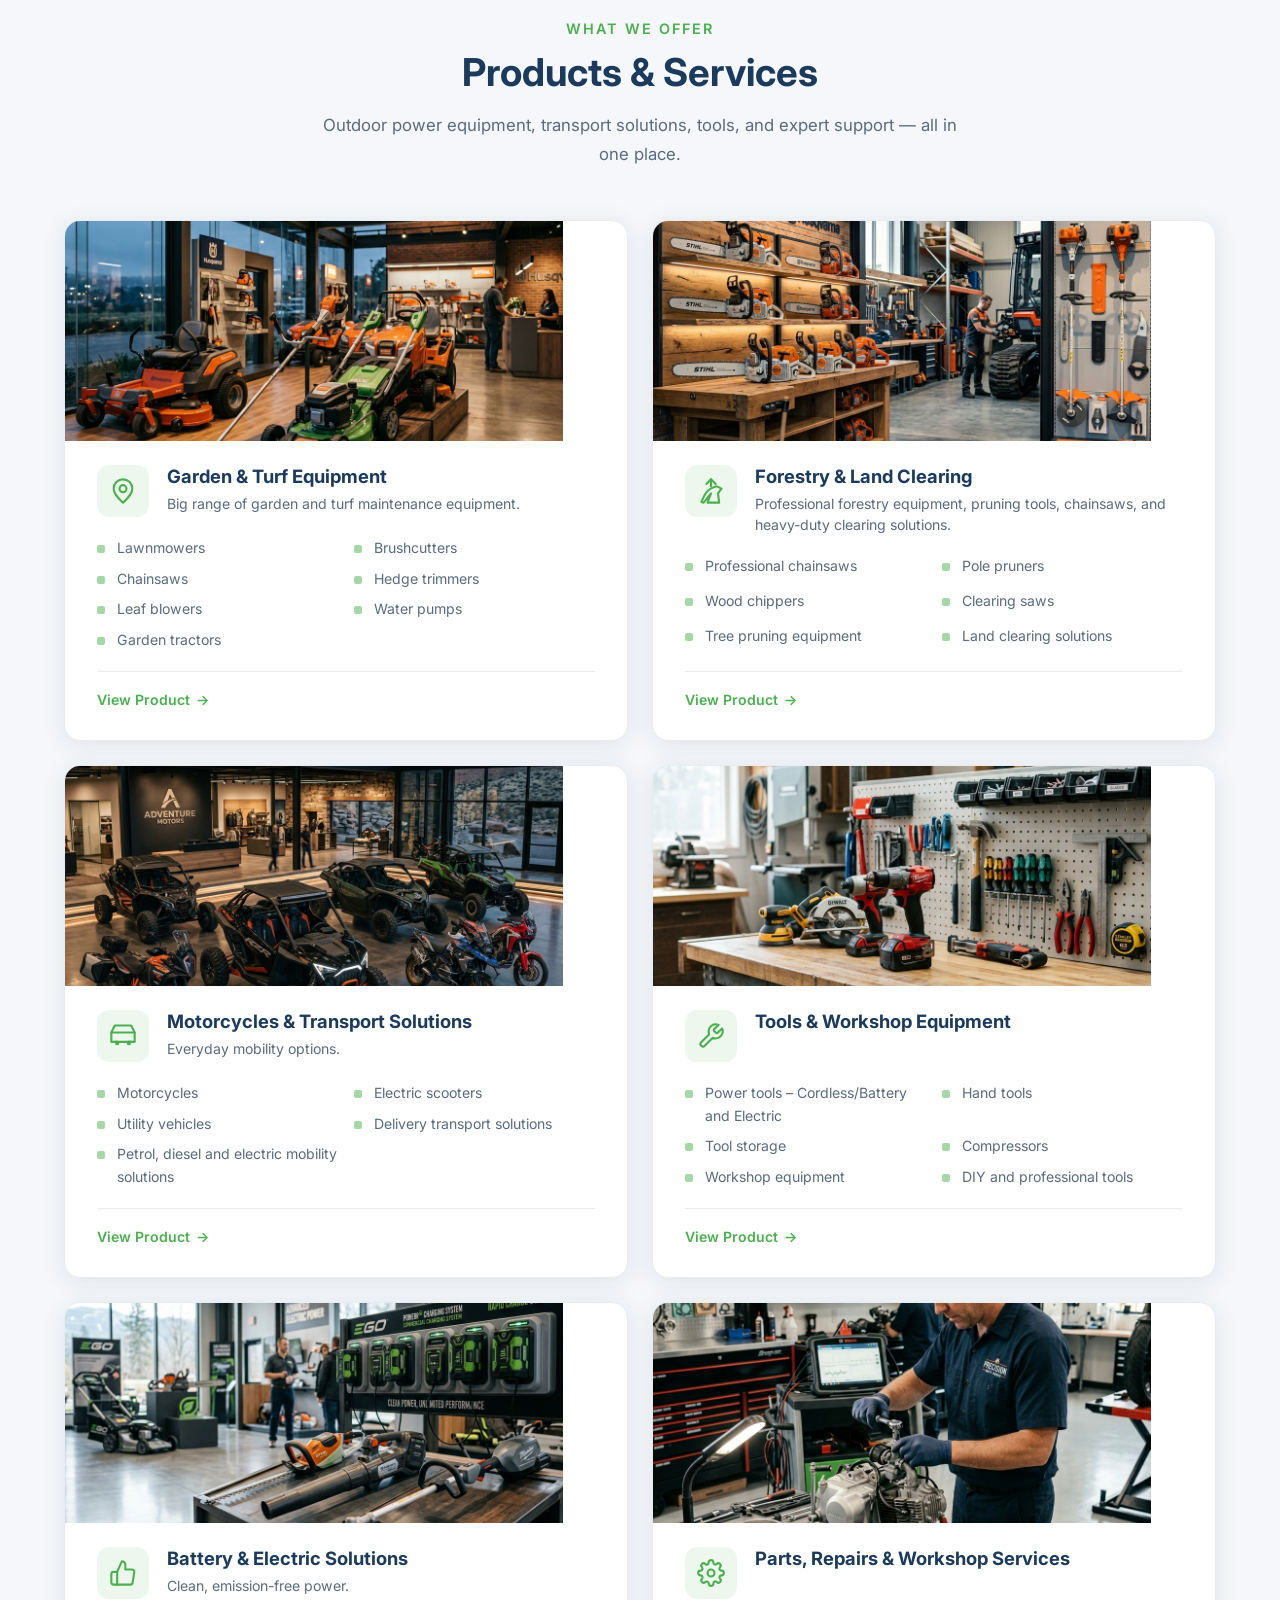
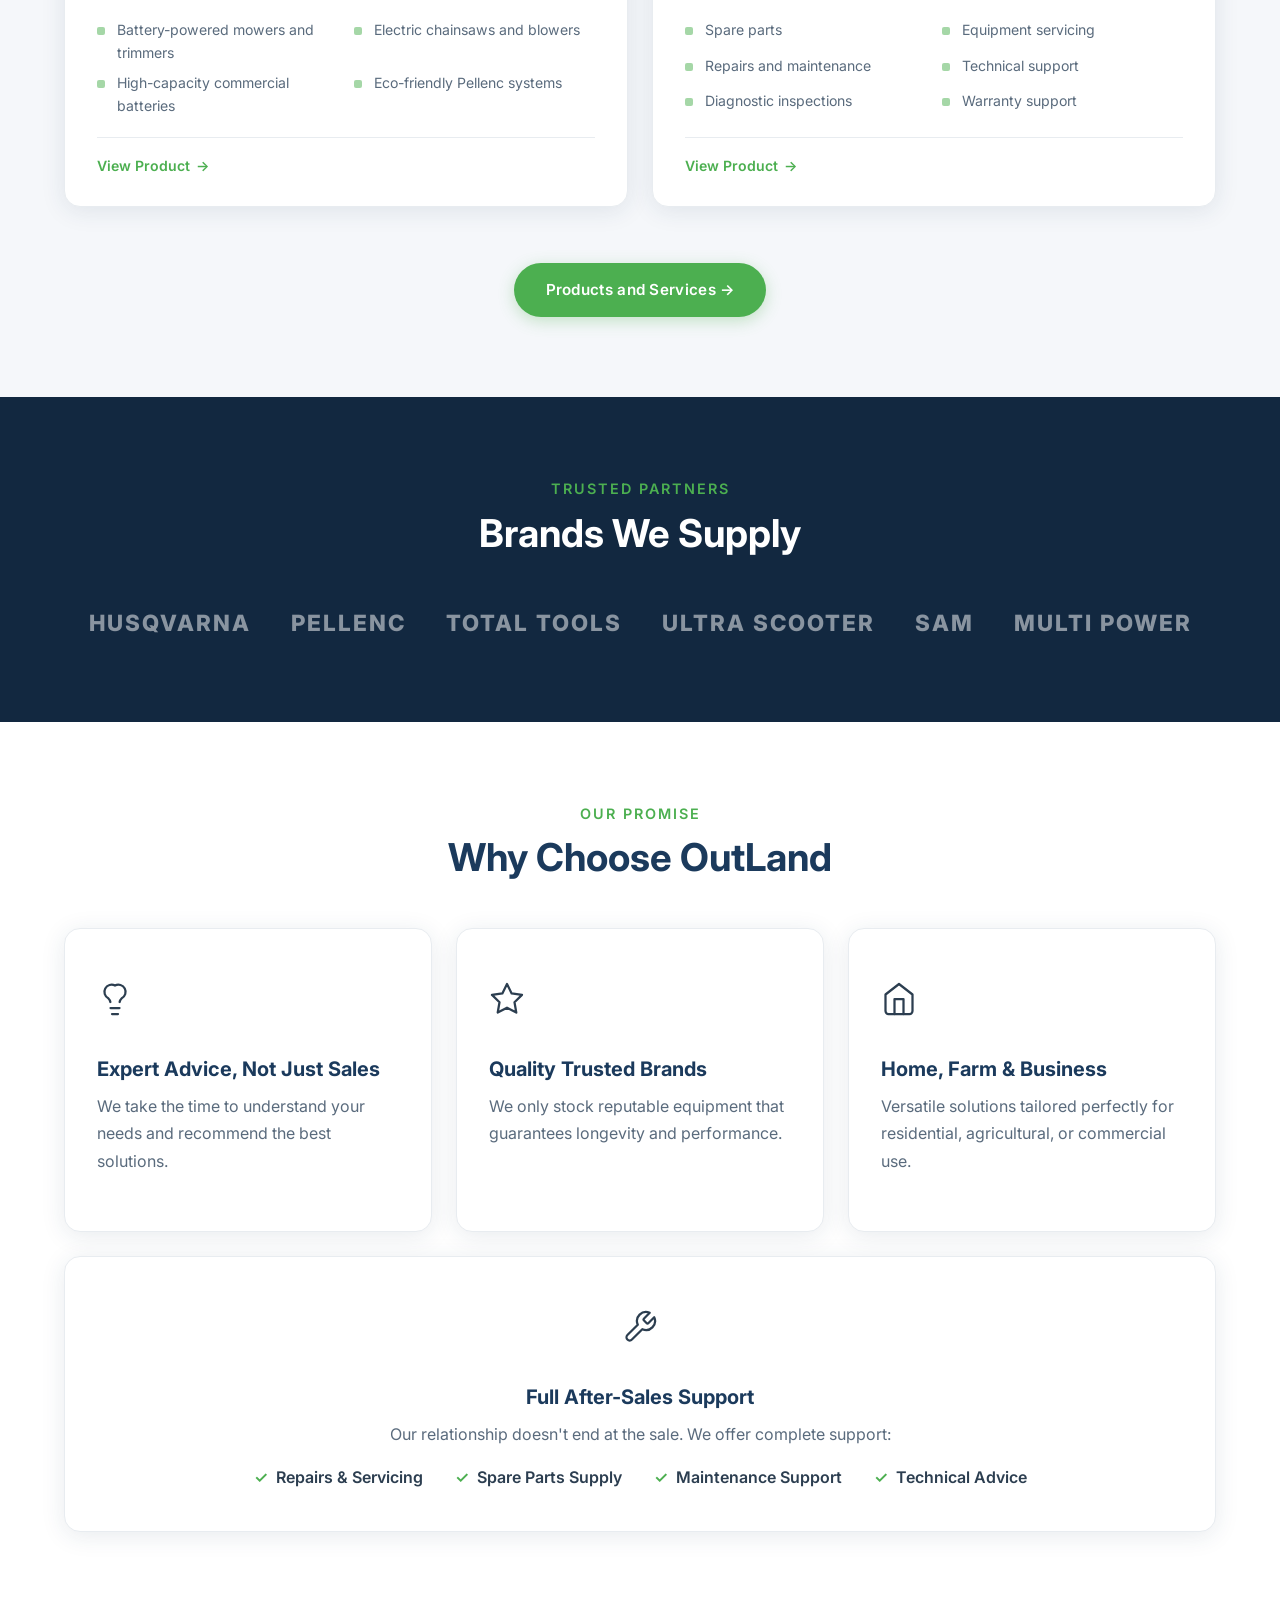
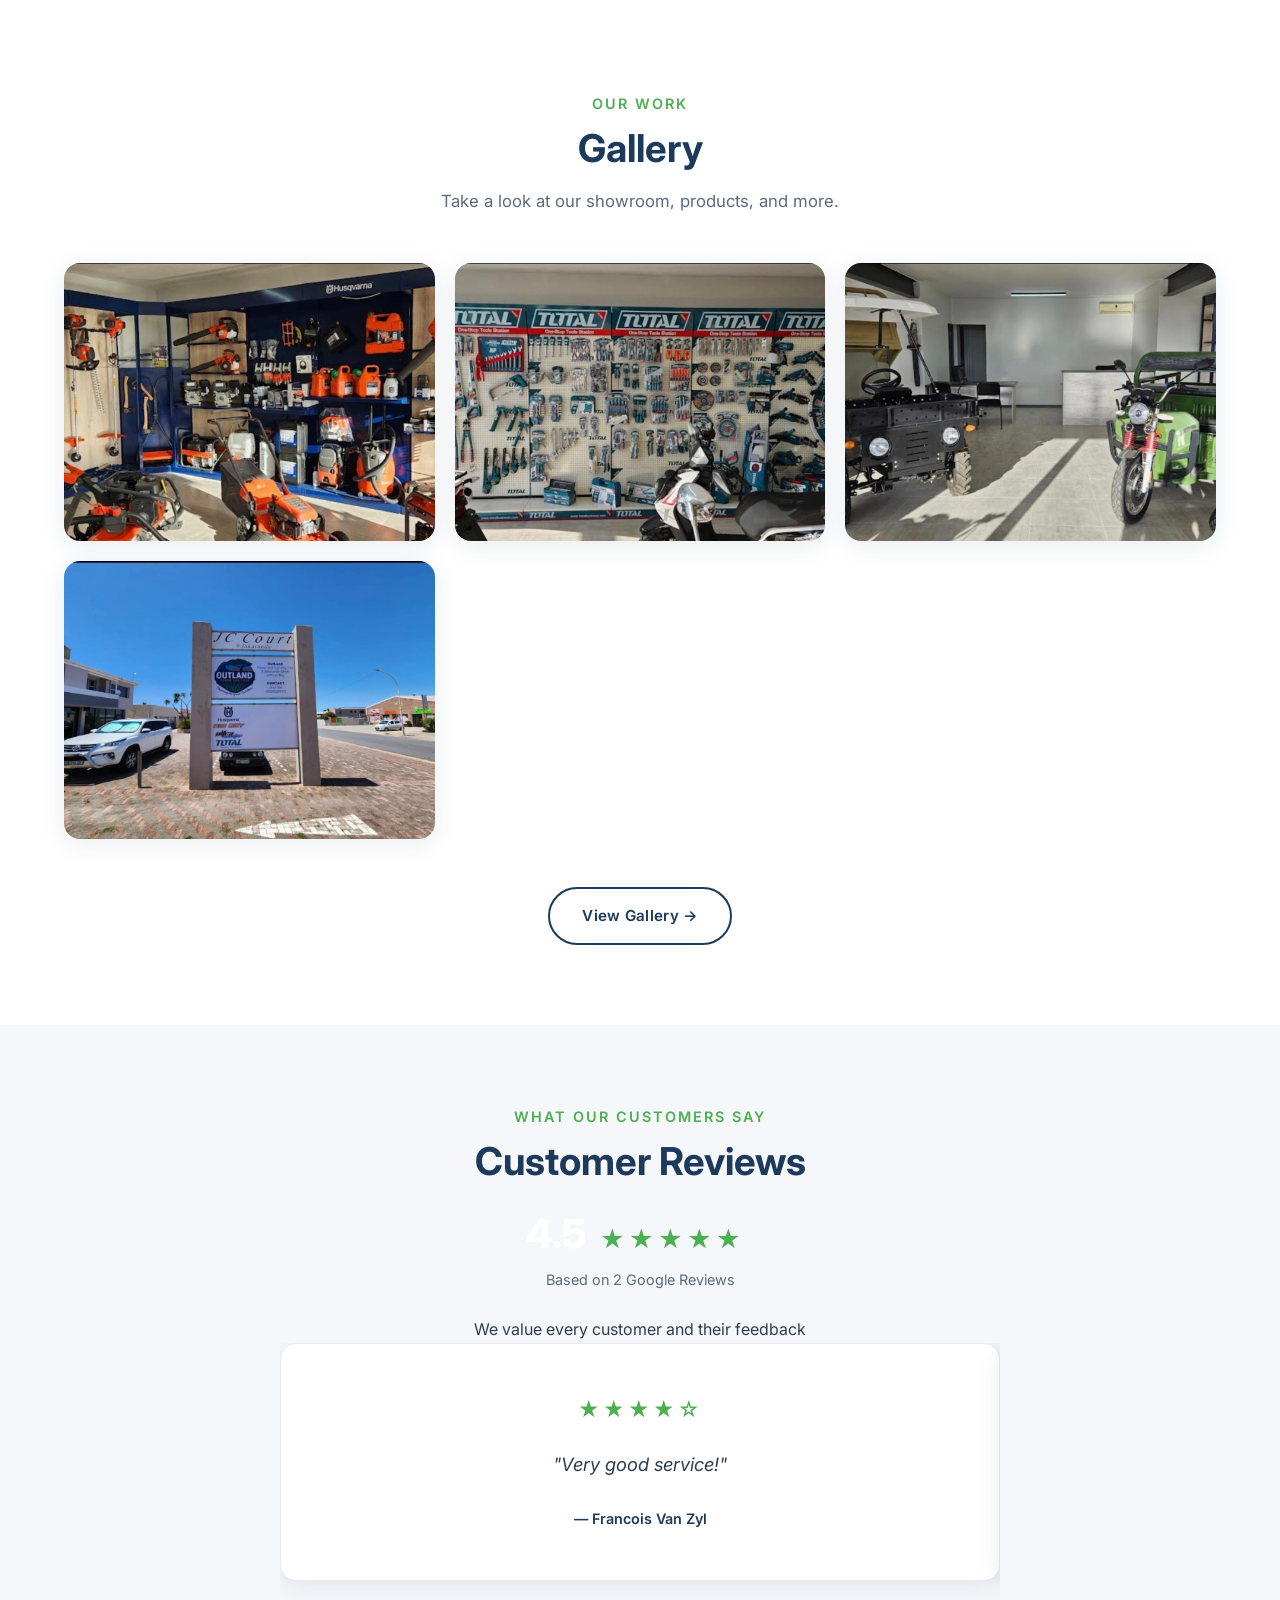
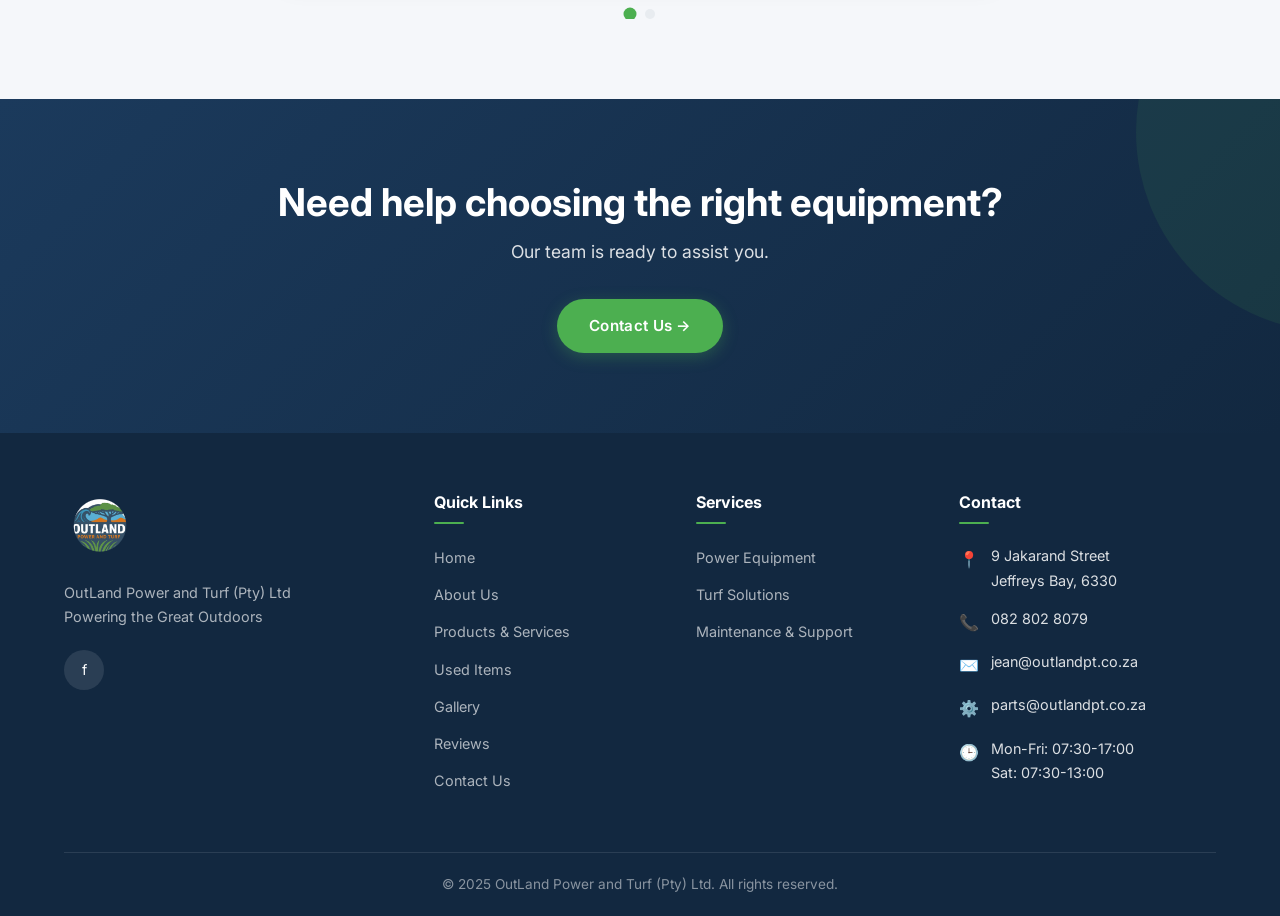
==== commit 1cc7270f: "Add files via upload" ====
--- a/index.html
+++ b/index.html
@@ -5,6 +5,9 @@
   <meta name="viewport" content="width=device-width, initial-scale=1.0">
   <meta name="description" content="OutLand Power and Turf — Premium outdoor power equipment, turf solutions, and expert service in Jeffreys Bay.">
   <title>OutLand Power and Turf | Powering the Great Outdoors</title>
+  <link rel="preconnect" href="https://fonts.googleapis.com">
+  <link rel="preconnect" href="https://fonts.gstatic.com" crossorigin>
+  <link href="https://fonts.googleapis.com/css2?family=Inter:wght@300;400;500;600;700;800&family=Caveat:wght@600;700&display=swap" rel="stylesheet">
   <link rel="stylesheet" href="styles.css">
   <link rel="icon" href="images/logo.png" type="image/png">
 </head>
@@ -39,86 +42,289 @@
   <div class="nav-overlay" id="nav-overlay"></div>
 
   <!-- Hero Section -->
-  <section class="hero" id="hero">
-    <div class="hero-bg">
-      <img src="images/total-tools.jpg" alt="OutLand Power and Turf Equipment">
-    </div>
-    <div class="hero-overlay"></div>
-    <div class="container hero-content">
-      <p class="section-subtitle">Welcome to OutLand</p>
-      <h1>OutLand Power and Turf</h1>
-      <p class="hero-tagline">Powering the Great Outdoors</p>
-      <p>Premium outdoor power equipment, turf solutions, and expert service you can trust in Jeffreys Bay.</p>
-      <div class="hero-buttons">
-        <a href="contact.html" class="btn btn-primary">Contact Us →</a>
-        <a href="products.html" class="btn btn-white">Our Services</a>
-      </div>
-    </div>
-  </section>
-
-  <!-- About Preview Section -->
-  <section class="section" id="about-preview">
+  <section class="hero-v2" id="hero">
+    <div class="hero-v2-bg">
+      <img src="images/hero-bg.png" alt="OutLand Power and Turf Equipment">
+    </div>
+    <div class="hero-v2-overlay"></div>
+
+    <div class="hero-v2-grid-lines" aria-hidden="true">
+      <div class="hero-grid-line"></div>
+      <div class="hero-grid-line"></div>
+      <div class="hero-grid-line"></div>
+    </div>
+
+    <div class="container hero-v2-inner">
+      <div class="hero-v2-content">
+        <h1 class="hero-v2-title">
+          <span class="hero-title-line">Outdoor Equipment, Tools</span>
+          <span class="hero-title-line hero-title-accent">&amp; Transport Solutions</span>
+          <span class="hero-title-line">You Can Trust</span>
+        </h1>
+
+        <p class="hero-v2-desc">
+          Serving homeowners, farmers, and businesses with quality equipment, trusted brands, and reliable after-sales support.
+        </p>
+
+        <div class="hero-v2-buttons">
+          <a href="#what-we-offer" class="btn btn-hero-primary" id="hero-cta-products">
+            Explore Solutions
+          </a>
+          <a href="contact.html" class="btn btn-hero-outline" id="hero-cta-contact">
+            Contact Us
+          </a>
+        </div>
+      </div>
+    </div>
+
+    <div class="hero-v2-scroll" aria-hidden="true">
+      <div class="hero-scroll-line"></div>
+      <span>Scroll</span>
+    </div>
+  </section>
+
+  <!-- Short Who We Are Section -->
+  <section class="section" id="who-we-are-short">
+    <div class="container text-center fade-in">
+      <p class="section-subtitle">Who We Are</p>
+      <h2 class="section-title">Your Local Equipment Partner</h2>
+      <p class="section-desc">OutLand Power and Turf (Pty) Ltd is dedicated to bringing you the best in outdoor power equipment, tools, and support.</p>
+      
+      <div class="who-we-are-cards">
+        <div class="who-card">
+          <div class="who-card-icon">
+            <svg width="32" height="32" viewBox="0 0 24 24" fill="none" stroke="currentColor" stroke-width="1.5" stroke-linecap="round" stroke-linejoin="round"><path d="M21 10c0 7-9 13-9 13s-9-6-9-13a9 9 0 0 1 18 0z"></path><circle cx="12" cy="10" r="3"></circle></svg>
+          </div>
+          <h3>Based in Jeffreys Bay</h3>
+        </div>
+        <div class="who-card">
+          <div class="who-card-icon">
+            <svg width="32" height="32" viewBox="0 0 24 24" fill="none" stroke="currentColor" stroke-width="1.5" stroke-linecap="round" stroke-linejoin="round"><circle cx="12" cy="12" r="3"></circle><path d="M19.4 15a1.65 1.65 0 0 0 .33 1.82l.06.06a2 2 0 0 1-2.83 2.83l-.06-.06a1.65 1.65 0 0 0-1.82-.33 1.65 1.65 0 0 0-1 1.51V21a2 2 0 0 1-4 0v-.09A1.65 1.65 0 0 0 9 19.4a1.65 1.65 0 0 0-1.82.33l-.06.06a2 2 0 0 1-2.83-2.83l.06-.06A1.65 1.65 0 0 0 4.68 15a1.65 1.65 0 0 0-1.51-1H3a2 2 0 0 1 0-4h.09A1.65 1.65 0 0 0 4.6 9a1.65 1.65 0 0 0-.33-1.82l-.06-.06a2 2 0 0 1 2.83-2.83l.06.06A1.65 1.65 0 0 0 9 4.68a1.65 1.65 0 0 0 1-1.51V3a2 2 0 0 1 4 0v.09a1.65 1.65 0 0 0 1 1.51 1.65 1.65 0 0 0 1.82-.33l.06-.06a2 2 0 0 1 2.83 2.83l-.06.06A1.65 1.65 0 0 0 19.4 9a1.65 1.65 0 0 0 1.51 1H21a2 2 0 0 1 0 4h-.09a1.65 1.65 0 0 0-1.51 1z"></path></svg>
+          </div>
+          <h3>Equipment, Tools, &amp; Transport</h3>
+        </div>
+        <div class="who-card">
+          <div class="who-card-icon">
+            <svg width="32" height="32" viewBox="0 0 24 24" fill="none" stroke="currentColor" stroke-width="1.5" stroke-linecap="round" stroke-linejoin="round"><path d="M17 21v-2a4 4 0 0 0-4-4H5a4 4 0 0 0-4 4v2"></path><circle cx="9" cy="7" r="4"></circle><path d="M23 21v-2a4 4 0 0 0-3-3.87"></path><path d="M16 3.13a4 4 0 0 1 0 7.75"></path></svg>
+          </div>
+          <h3>Honest Advice &amp; Relationships</h3>
+        </div>
+      </div>
+      <div style="margin-top: 48px;">
+        <a href="about.html" class="btn btn-outline">Read More About Us →</a>
+      </div>
+    </div>
+  </section>
+
+  <!-- Products & Services Section -->
+  <section class="section section-alt" id="what-we-offer">
     <div class="container">
-      <div class="about-preview fade-in">
-        <div class="about-preview-img">
-          <img src="images/showroom-vehicles.png" alt="OutLand Showroom">
-        </div>
-        <div class="about-preview-text">
-          <p class="section-subtitle">Who We Are</p>
-          <h2 class="section-title">Your Local Outdoor Equipment Specialists</h2>
-          <p>OutLand Power and Turf (Pty) Ltd is a trusted supplier of outdoor power equipment and turf solutions based in Jeffreys Bay.</p>
-          <p>We are passionate about helping homeowners, landscapers, and businesses maintain beautiful outdoor spaces with reliable equipment and expert service.</p>
-          <p><strong>Our goal is simple:</strong> Provide quality products, honest advice, and dependable support to every customer.</p>
-          <a href="about.html" class="btn btn-outline">Learn More →</a>
-        </div>
-      </div>
-    </div>
-  </section>
-
-  <!-- Products & Services Preview -->
-  <section class="section section-alt" id="services-preview">
-    <div class="container text-center">
-      <p class="section-subtitle">What We Offer</p>
-      <h2 class="section-title">Products &amp; Services</h2>
-      <p class="section-desc">Quality equipment and expert service for all your outdoor needs.</p>
-
-      <div class="services-grid">
-        <div class="service-card fade-in">
-          <div class="service-card-img">
-            <img src="images/husqvarna-showroom.jpg" alt="Power Equipment">
-          </div>
-          <div class="service-card-body">
-            <h3>Power Equipment</h3>
-            <p>High quality outdoor equipment built to perform.</p>
-            <a href="products.html" class="service-card-link">Learn More →</a>
-          </div>
-        </div>
-
-        <div class="service-card fade-in">
-          <div class="service-card-img">
-            <img src="images/showroom-vehicles.png" alt="Turf Solutions">
-          </div>
-          <div class="service-card-body">
-            <h3>Turf Solutions</h3>
-            <p>Everything you need to create and maintain healthy lawns.</p>
-            <a href="products.html" class="service-card-link">Learn More →</a>
-          </div>
-        </div>
-
-        <div class="service-card fade-in">
-          <div class="service-card-img">
-            <img src="images/total-tools.jpg" alt="Maintenance & Support">
-          </div>
-          <div class="service-card-body">
-            <h3>Maintenance &amp; Support</h3>
-            <p>Reliable service to keep your equipment running smoothly.</p>
-            <a href="products.html" class="service-card-link">Learn More →</a>
-          </div>
-        </div>
-      </div>
-
-      <div style="margin-top: 48px;">
-        <a href="products.html" class="btn btn-primary">View Services →</a>
+      <div class="text-center fade-in">
+        <p class="section-subtitle">What We Offer</p>
+        <h2 class="section-title">Products &amp; Services</h2>
+        <p class="section-desc">Outdoor power equipment, transport solutions, tools, and expert support — all in one place.</p>
+      </div>
+
+      <div class="ps-grid">
+
+        <!-- Garden & Turf -->
+        <div class="ps-card fade-in" id="ps-garden">
+          <img src="images/garden-turf.png" alt="Garden & Turf Equipment" class="ps-card-img">
+          <div class="ps-card-header">
+            <div class="ps-card-icon">
+              <svg width="28" height="28" viewBox="0 0 24 24" fill="none" stroke="currentColor" stroke-width="1.8" stroke-linecap="round" stroke-linejoin="round"><path d="M12 22c4-4 8-7.5 8-12a8 8 0 1 0-16 0c0 4.5 4 8 8 12z"/><circle cx="12" cy="10" r="3"/></svg>
+            </div>
+            <div>
+              <h3>Garden &amp; Turf Equipment</h3>
+              <p class="ps-card-tagline">Big range of garden and turf maintenance equipment.</p>
+            </div>
+          </div>
+          <ul class="ps-card-list">
+            <li>Lawnmowers</li>
+            <li>Brushcutters</li>
+            <li>Chainsaws</li>
+            <li>Hedge trimmers</li>
+            <li>Leaf blowers</li>
+            <li>Water pumps</li>
+            <li>Garden tractors</li>
+          </ul>
+          <a href="garden-turf.html" class="ps-card-link">View Product <span>→</span></a>
+        </div>
+
+        <!-- Forestry & Land Clearing -->
+        <div class="ps-card fade-in" id="ps-forestry">
+          <img src="images/forestry-clearing-shop.png" alt="Forestry & Land Clearing" class="ps-card-img">
+          <div class="ps-card-header">
+            <div class="ps-card-icon">
+              <svg width="28" height="28" viewBox="0 0 24 24" fill="none" stroke="currentColor" stroke-width="1.8" stroke-linecap="round" stroke-linejoin="round"><path d="M17 8C8 10 5.9 16.17 3.82 21.34l1.89.66L12 14l-3 8h10l-1-8 3-4-4-2z"/><path d="M12 2v6"/><path d="M8 6l4-4 4 4"/></svg>
+            </div>
+            <div>
+              <h3>Forestry &amp; Land Clearing</h3>
+              <p class="ps-card-tagline">Professional forestry equipment, pruning tools, chainsaws, and heavy-duty clearing solutions.</p>
+            </div>
+          </div>
+          <ul class="ps-card-list">
+            <li>Professional chainsaws</li>
+            <li>Pole pruners</li>
+            <li>Wood chippers</li>
+            <li>Clearing saws</li>
+            <li>Tree pruning equipment</li>
+            <li>Land clearing solutions</li>
+          </ul>
+          <a href="forestry-clearing.html" class="ps-card-link">View Product <span>→</span></a>
+        </div>
+
+        <!-- Motorcycles & Transport -->
+        <div class="ps-card fade-in" id="ps-transport">
+          <img src="images/transport.png" alt="Motorcycles & Transport Solutions" class="ps-card-img">
+          <div class="ps-card-header">
+            <div class="ps-card-icon">
+              <svg width="28" height="28" viewBox="0 0 24 24" fill="none" stroke="currentColor" stroke-width="1.8" stroke-linecap="round" stroke-linejoin="round"><path d="M5 17h2m10 0h2M2 9l3-6h14l3 6"/><path d="M2 9h20v8H2z"/><circle cx="7" cy="18" r="1"/><circle cx="17" cy="18" r="1"/></svg>
+            </div>
+            <div>
+              <h3>Motorcycles &amp; Transport Solutions</h3>
+              <p class="ps-card-tagline">Everyday mobility options.</p>
+            </div>
+          </div>
+          <ul class="ps-card-list">
+            <li>Motorcycles</li>
+            <li>Electric scooters</li>
+            <li>Utility vehicles</li>
+            <li>Delivery transport solutions</li>
+            <li>Petrol, diesel and electric mobility solutions</li>
+          </ul>
+          <a href="transport.html" class="ps-card-link">View Product <span>→</span></a>
+        </div>
+
+        <!-- Tools & Workshop -->
+        <div class="ps-card fade-in" id="ps-tools">
+          <img src="images/tools.png" alt="Tools & Workshop Equipment" class="ps-card-img">
+          <div class="ps-card-header">
+            <div class="ps-card-icon">
+              <svg width="28" height="28" viewBox="0 0 24 24" fill="none" stroke="currentColor" stroke-width="1.8" stroke-linecap="round" stroke-linejoin="round"><path d="M14.7 6.3a1 1 0 0 0 0 1.4l1.6 1.6a1 1 0 0 0 1.4 0l3.77-3.77a6 6 0 0 1-7.94 7.94l-6.91 6.91a2.12 2.12 0 0 1-3-3l6.91-6.91a6 6 0 0 1 7.94-7.94l-3.76 3.76z"/></svg>
+            </div>
+            <div>
+              <h3>Tools &amp; Workshop Equipment</h3>
+            </div>
+          </div>
+          <ul class="ps-card-list">
+            <li>Power tools – Cordless/Battery and Electric</li>
+            <li>Hand tools</li>
+            <li>Tool storage</li>
+            <li>Compressors</li>
+            <li>Workshop equipment</li>
+            <li>DIY and professional tools</li>
+          </ul>
+          <a href="tools.html" class="ps-card-link">View Product <span>→</span></a>
+        </div>
+
+        <!-- Battery & Electric Solutions -->
+        <div class="ps-card fade-in" id="ps-battery">
+          <img src="images/battery-electric.png" alt="Battery & Electric Solutions" class="ps-card-img">
+          <div class="ps-card-header">
+            <div class="ps-card-icon">
+              <svg width="28" height="28" viewBox="0 0 24 24" fill="none" stroke="currentColor" stroke-width="1.8" stroke-linecap="round" stroke-linejoin="round"><path d="M14 9V5a3 3 0 0 0-3-3l-4 9v11h11.28a2 2 0 0 0 2-1.7l1.38-9a2 2 0 0 0-2-2.3H14z"/><path d="M7 22H4a2 2 0 0 1-2-2v-7a2 2 0 0 1 2-2h3"/></svg>
+            </div>
+            <div>
+              <h3>Battery &amp; Electric Solutions</h3>
+              <p class="ps-card-tagline">Clean, emission-free power.</p>
+            </div>
+          </div>
+          <ul class="ps-card-list">
+            <li>Battery-powered mowers and trimmers</li>
+            <li>Electric chainsaws and blowers</li>
+            <li>High-capacity commercial batteries</li>
+            <li>Eco-friendly Pellenc systems</li>
+          </ul>
+          <a href="battery-electric.html" class="ps-card-link">View Product <span>→</span></a>
+        </div>
+
+        <!-- Parts, Repairs & Workshop -->
+        <div class="ps-card fade-in" id="ps-repairs">
+          <img src="images/repairs.png" alt="Parts, Repairs & Workshop Services" class="ps-card-img">
+          <div class="ps-card-header">
+            <div class="ps-card-icon">
+              <svg width="28" height="28" viewBox="0 0 24 24" fill="none" stroke="currentColor" stroke-width="1.8" stroke-linecap="round" stroke-linejoin="round"><circle cx="12" cy="12" r="3"/><path d="M19.4 15a1.65 1.65 0 0 0 .33 1.82l.06.06a2 2 0 0 1-2.83 2.83l-.06-.06a1.65 1.65 0 0 0-1.82-.33 1.65 1.65 0 0 0-1 1.51V21a2 2 0 0 1-4 0v-.09A1.65 1.65 0 0 0 9 19.4a1.65 1.65 0 0 0-1.82.33l-.06.06a2 2 0 0 1-2.83-2.83l.06-.06A1.65 1.65 0 0 0 4.68 15a1.65 1.65 0 0 0-1.51-1H3a2 2 0 0 1 0-4h.09A1.65 1.65 0 0 0 4.6 9a1.65 1.65 0 0 0-.33-1.82l-.06-.06a2 2 0 0 1 2.83-2.83l.06.06A1.65 1.65 0 0 0 9 4.68a1.65 1.65 0 0 0 1-1.51V3a2 2 0 0 1 4 0v.09a1.65 1.65 0 0 0 1 1.51 1.65 1.65 0 0 0 1.82-.33l.06-.06a2 2 0 0 1 2.83 2.83l-.06.06A1.65 1.65 0 0 0 19.4 9a1.65 1.65 0 0 0 1.51 1H21a2 2 0 0 1 0 4h-.09a1.65 1.65 0 0 0-1.51 1z"/></svg>
+            </div>
+            <div>
+              <h3>Parts, Repairs &amp; Workshop Services</h3>
+            </div>
+          </div>
+          <ul class="ps-card-list">
+            <li>Spare parts</li>
+            <li>Equipment servicing</li>
+            <li>Repairs and maintenance</li>
+            <li>Technical support</li>
+            <li>Diagnostic inspections</li>
+            <li>Warranty support</li>
+          </ul>
+          <a href="parts-repairs.html" class="ps-card-link">View Product <span>→</span></a>
+        </div>
+
+      </div>
+
+      <div class="text-center fade-in" style="margin-top: 56px;">
+        <a href="products.html" class="btn btn-primary">Products and Services →</a>
+      </div>
+    </div>
+  </section>
+
+  <!-- Brands We Supply -->
+  <section class="section section-dark" id="brands">
+    <div class="container text-center fade-in">
+      <p class="section-subtitle">Trusted Partners</p>
+      <h2 class="section-title text-white">Brands We Supply</h2>
+      <div class="brands-grid">
+        <a href="https://www.husqvarna.com/za/" target="_blank" rel="noopener noreferrer" class="brand-logo-text">Husqvarna</a>
+        <a href="https://pellencsouthafrica.co.za/?srsltid=AfmBOorDb4Qvcz5QIi4TLPtNqeLdgJWK3pJz7zH-6Op6yrCuxLZX15WU" target="_blank" rel="noopener noreferrer" class="brand-logo-text">Pellenc</a>
+        <a href="https://totaltoolsonline.co.za/?gad_source=1&gad_campaignid=23780715076&gbraid=0AAAABDdbndjaM3ajn8o0pZav4e0J6uuhd&gclid=Cj0KCQjw_IXQBhCkARIsADqELbJdfUUSVOdrC7eyZ9twdL7-QbhxzaI8Y2oajh8TBp-s-kOV1YYsn54aAmc8EALw_wcB" target="_blank" rel="noopener noreferrer" class="brand-logo-text">Total Tools</a>
+        <a href="https://ultrascooter.co.za/?utm_campaign=gs-2024-12-18&utm_source=google&utm_medium=pmax_shopping&gad_source=1&gad_campaignid=22034459661&gbraid=0AAAABDdbndjaM3ajn8o0pZav4e0J6uuhd&gclid=Cj0KCQjw_IXQBhCkARIsADqELbLWveaS6o6o5OpMcX6MqhTk_LZDSI_9-hv7Ik_gyJmEBSOXB1ASTz4aAqdxEALw_wcB" target="_blank" rel="noopener noreferrer" class="brand-logo-text">Ultra Scooter</a>
+        <a href="https://www.samotorcycles.co.za/commercial?gad_source=1&gad_campaignid=7704291830&gbraid=0AAAAACnItTWcvmkDbq5G8pK6ZfkA6MAIS&gclid=Cj0KCQjw_b_QBhCSARIsAP6hR4d0Ldob98mvRE7JIjP9q-EEKnPkWZ9Ll9cwm-ibzPzLnXj3JDt1g44aAl_jEALw_wcB" target="_blank" rel="noopener noreferrer" class="brand-logo-text">SAM</a>
+        <a href="https://www.multipowerimports.co.za/" target="_blank" rel="noopener noreferrer" class="brand-logo-text">Multi Power</a>
+      </div>
+    </div>
+  </section>
+
+  <!-- Why Choose OutLand -->
+  <section class="section" id="why-choose">
+    <div class="container text-center fade-in">
+      <p class="section-subtitle">Our Promise</p>
+      <h2 class="section-title">Why Choose OutLand</h2>
+      <div class="why-grid">
+        <div class="why-card">
+          <div class="why-icon">
+            <svg width="36" height="36" viewBox="0 0 24 24" fill="none" stroke="currentColor" stroke-width="1.5" stroke-linecap="round" stroke-linejoin="round"><path d="M9 18h6"></path><path d="M10 22h4"></path><path d="M15.09 14c.18-.98.65-1.74 1.41-2.5A4.65 4.65 0 0 0 12 3a4.65 4.65 0 0 0-4.5 8.5c.76.76 1.23 1.52 1.41 2.5"></path></svg>
+          </div>
+          <h3>Expert Advice, Not Just Sales</h3>
+          <p>We take the time to understand your needs and recommend the best solutions.</p>
+        </div>
+        <div class="why-card">
+          <div class="why-icon">
+            <svg width="36" height="36" viewBox="0 0 24 24" fill="none" stroke="currentColor" stroke-width="1.5" stroke-linecap="round" stroke-linejoin="round"><polygon points="12 2 15.09 8.26 22 9.27 17 14.14 18.18 21.02 12 17.77 5.82 21.02 7 14.14 2 9.27 8.91 8.26 12 2"></polygon></svg>
+          </div>
+          <h3>Quality Trusted Brands</h3>
+          <p>We only stock reputable equipment that guarantees longevity and performance.</p>
+        </div>
+        <div class="why-card">
+          <div class="why-icon">
+            <svg width="36" height="36" viewBox="0 0 24 24" fill="none" stroke="currentColor" stroke-width="1.5" stroke-linecap="round" stroke-linejoin="round"><path d="M3 9l9-7 9 7v11a2 2 0 0 1-2 2H5a2 2 0 0 1-2-2z"></path><polyline points="9 22 9 12 15 12 15 22"></polyline></svg>
+          </div>
+          <h3>Home, Farm &amp; Business</h3>
+          <p>Versatile solutions tailored perfectly for residential, agricultural, or commercial use.</p>
+        </div>
+        <div class="why-card why-card-large">
+          <div class="why-icon">
+            <svg width="36" height="36" viewBox="0 0 24 24" fill="none" stroke="currentColor" stroke-width="1.5" stroke-linecap="round" stroke-linejoin="round"><path d="M14.7 6.3a1 1 0 0 0 0 1.4l1.6 1.6a1 1 0 0 0 1.4 0l3.77-3.77a6 6 0 0 1-7.94 7.94l-6.91 6.91a2.12 2.12 0 0 1-3-3l6.91-6.91a6 6 0 0 1 7.94-7.94l-3.76 3.76z"></path></svg>
+          </div>
+          <h3>Full After-Sales Support</h3>
+          <p>Our relationship doesn't end at the sale. We offer complete support:</p>
+          <ul class="why-list">
+            <li>Repairs &amp; Servicing</li>
+            <li>Spare Parts Supply</li>
+            <li>Maintenance Support</li>
+            <li>Technical Advice</li>
+          </ul>
+        </div>
       </div>
     </div>
   </section>
@@ -160,30 +366,29 @@
     <div class="container text-center">
       <p class="section-subtitle">What Our Customers Say</p>
       <h2 class="section-title">Customer Reviews</h2>
-      <p class="section-desc">We're proud to serve the Jeffreys Bay community with reliable products and friendly service.</p>
+      <div class="rating-summary" style="margin-top: 16px;">
+        <span style="font-size: 2.5rem; font-weight: 800; color: var(--white);">4.5</span>
+        <div class="testimonial-stars" style="display: inline-block; margin: 0 10px; font-size: 1.5rem;">★★★★★</div>
+        <p style="color: var(--text-light); font-size: 0.9rem;">Based on 2 Google Reviews</p>
+      </div>
+      <p style="margin-top: 24px;">We value every customer and their feedback</p>
 
       <div class="testimonial-slider fade-in">
         <div class="testimonial-track">
           <div class="testimonial-card">
-            <div class="testimonial-stars">★★★★★</div>
-            <blockquote>"Fantastic service and great advice. Highly recommended."</blockquote>
-            <cite>— Happy Customer</cite>
+            <div class="testimonial-stars">★★★★☆</div>
+            <blockquote>"Very good service!"</blockquote>
+            <cite>— Francois Van Zyl</cite>
           </div>
           <div class="testimonial-card">
             <div class="testimonial-stars">★★★★★</div>
-            <blockquote>"Quality equipment and friendly staff. Always a pleasure doing business with OutLand."</blockquote>
-            <cite>— Satisfied Client</cite>
-          </div>
-          <div class="testimonial-card">
-            <div class="testimonial-stars">★★★★★</div>
-            <blockquote>"Professional advice and top-notch equipment. Wouldn't go anywhere else!"</blockquote>
-            <cite>— Loyal Customer</cite>
+            <blockquote>"Excellent experience with OutLand Power and Turf."</blockquote>
+            <cite>— Melanie Nel</cite>
           </div>
         </div>
         <div class="testimonial-dots">
           <button class="testimonial-dot active" aria-label="Slide 1"></button>
           <button class="testimonial-dot" aria-label="Slide 2"></button>
-          <button class="testimonial-dot" aria-label="Slide 3"></button>
         </div>
       </div>
     </div>
@@ -208,7 +413,7 @@
           <img src="images/logo.png" alt="OutLand Logo">
           <p>OutLand Power and Turf (Pty) Ltd<br>Powering the Great Outdoors</p>
           <div class="footer-social">
-            <a href="https://www.facebook.com/OutLand" target="_blank" rel="noopener" aria-label="Facebook">f</a>
+            <a href="https://www.facebook.com/people/OutLand/61581158473050/" target="_blank" rel="noopener" aria-label="Facebook">f</a>
           </div>
         </div>
         <div>
@@ -245,6 +450,14 @@
             <span class="footer-contact-icon">✉️</span>
             <a href="mailto:jean@outlandpt.co.za">jean@outlandpt.co.za</a>
           </div>
+          <div class="footer-contact-item">
+            <span class="footer-contact-icon">⚙️</span>
+            <a href="mailto:parts@outlandpt.co.za">parts@outlandpt.co.za</a>
+          </div>
+          <div class="footer-contact-item">
+            <span class="footer-contact-icon">🕒</span>
+            <span>Mon-Fri: 07:30-17:00<br>Sat: 07:30-13:00</span>
+          </div>
         </div>
       </div>
       <div class="footer-bottom">
@@ -252,14 +465,6 @@
       </div>
     </div>
   </footer>
-
-  <!-- Lightbox -->
-  <div class="lightbox" id="lightbox">
-    <span class="lightbox-close">&times;</span>
-    <span class="lightbox-nav lightbox-prev">&#8249;</span>
-    <span class="lightbox-nav lightbox-next">&#8250;</span>
-    <img src="" alt="Gallery Image">
-  </div>
 
   <script src="main.js"></script>
 </body>
--- a/styles.css
+++ b/styles.css
@@ -1,1445 +1,2416 @@
-/* ========================================
-   OutLand Power and Turf — Design System
-   ======================================== */
-
-/* Google Fonts */
-@import url('https://fonts.googleapis.com/css2?family=Inter:wght@300;400;500;600;700;800&display=swap');
-
-/* ---- CSS Variables ---- */
-:root {
-  --blue: #1B3A5C;
-  --blue-dark: #122840;
-  --blue-light: #2A5580;
-  --green: #4CAF50;
-  --green-dark: #3D8B40;
-  --green-light: #66BB6A;
-  --orange: #E87722;
-  --orange-light: #F09050;
-  --white: #FFFFFF;
-  --off-white: #F5F7FA;
-  --light-grey: #E8ECF0;
-  --grey: #7A8A9A;
-  --dark: #1A1A2E;
-  --text: #2C3E50;
-  --text-light: #5A6B7D;
-  --shadow: 0 4px 24px rgba(27, 58, 92, 0.10);
-  --shadow-lg: 0 12px 40px rgba(27, 58, 92, 0.15);
-  --radius: 16px;
-  --radius-sm: 10px;
-  --radius-pill: 50px;
-  --transition: all 0.3s cubic-bezier(0.4, 0, 0.2, 1);
-  --max-width: 1200px;
-}
-
-/* ---- Reset & Base ---- */
-*, *::before, *::after {
-  margin: 0;
-  padding: 0;
-  box-sizing: border-box;
-}
-
-html {
-  scroll-behavior: smooth;
-  font-size: 16px;
-}
-
-body {
-  font-family: 'Inter', -apple-system, BlinkMacSystemFont, 'Segoe UI', sans-serif;
-  color: var(--text);
-  background: var(--white);
-  line-height: 1.7;
-  overflow-x: hidden;
-  -webkit-font-smoothing: antialiased;
-}
-
-a {
-  text-decoration: none;
-  color: inherit;
-  transition: var(--transition);
-}
-
-img {
-  max-width: 100%;
-  height: auto;
-  display: block;
-}
-
-ul { list-style: none; }
-
-.container {
-  max-width: var(--max-width);
-  margin: 0 auto;
-  padding: 0 24px;
-}
-
-/* ---- Typography ---- */
-h1, h2, h3, h4 {
-  font-weight: 700;
-  line-height: 1.2;
-  color: var(--blue);
-}
-
-h1 { font-size: clamp(2rem, 5vw, 3.2rem); }
-h2 { font-size: clamp(1.6rem, 4vw, 2.4rem); }
-h3 { font-size: clamp(1.2rem, 3vw, 1.6rem); }
-
-.section-subtitle {
-  color: var(--green);
-  font-weight: 600;
-  font-size: 0.9rem;
-  text-transform: uppercase;
-  letter-spacing: 2px;
-  margin-bottom: 8px;
-}
-
-.section-title {
-  margin-bottom: 16px;
-}
-
-.section-desc {
-  color: var(--text-light);
-  max-width: 640px;
-  margin: 0 auto 48px;
-  font-size: 1.05rem;
-}
-
-/* ---- Buttons ---- */
-.btn {
-  display: inline-flex;
-  align-items: center;
-  gap: 8px;
-  padding: 14px 32px;
-  border-radius: var(--radius-pill);
-  font-family: 'Inter', sans-serif;
-  font-weight: 600;
-  font-size: 0.95rem;
-  border: none;
-  cursor: pointer;
-  transition: var(--transition);
-  text-transform: none;
-  letter-spacing: 0.3px;
-}
-
-.btn-primary {
-  background: var(--green);
-  color: var(--white);
-  box-shadow: 0 4px 16px rgba(76, 175, 80, 0.3);
-}
-
-.btn-primary:hover {
-  background: var(--blue);
-  box-shadow: 0 6px 24px rgba(27, 58, 92, 0.3);
-  transform: translateY(-2px);
-}
-
-.btn-outline {
-  background: transparent;
-  color: var(--blue);
-  border: 2px solid var(--blue);
-}
-
-.btn-outline:hover {
-  background: var(--blue);
-  color: var(--white);
-  transform: translateY(-2px);
-}
-
-.btn-white {
-  background: var(--white);
-  color: var(--blue);
-  box-shadow: 0 4px 16px rgba(0,0,0,0.15);
-}
-
-.btn-white:hover {
-  background: var(--off-white);
-  transform: translateY(-2px);
-}
-
-.btn-orange {
-  background: var(--orange);
-  color: var(--white);
-  box-shadow: 0 4px 16px rgba(232, 119, 34, 0.3);
-}
-
-.btn-orange:hover {
-  background: var(--blue);
-  box-shadow: 0 6px 24px rgba(27, 58, 92, 0.3);
-  transform: translateY(-2px);
-}
-
-/* ---- Navigation ---- */
-.navbar {
-  position: fixed;
-  top: 0;
-  left: 0;
-  width: 100%;
-  z-index: 1000;
-  padding: 16px 0;
-  transition: var(--transition);
-  background: rgba(255, 255, 255, 0.95);
-  backdrop-filter: blur(20px);
-  -webkit-backdrop-filter: blur(20px);
-}
-
-.navbar.scrolled {
-  padding: 10px 0;
-  box-shadow: 0 2px 20px rgba(27, 58, 92, 0.1);
-}
-
-.nav-container {
-  max-width: var(--max-width);
-  margin: 0 auto;
-  padding: 0 24px;
-  display: flex;
-  align-items: center;
-  justify-content: space-between;
-}
-
-.nav-logo {
-  display: flex;
-  align-items: center;
-  gap: 12px;
-}
-
-.nav-logo img {
-  height: 48px;
-  width: auto;
-  mix-blend-mode: multiply;
-}
-
-.nav-logo-text {
-  font-weight: 700;
-  font-size: 1.1rem;
-  color: var(--blue);
-  line-height: 1.2;
-}
-
-.nav-logo-text span {
-  display: block;
-  font-size: 0.7rem;
-  color: var(--green);
-  font-weight: 500;
-  letter-spacing: 1px;
-}
-
-.nav-links {
-  display: flex;
-  align-items: center;
-  gap: 32px;
-}
-
-.nav-links a {
-  font-size: 0.9rem;
-  font-weight: 500;
-  color: var(--text);
-  position: relative;
-  padding: 4px 0;
-}
-
-.nav-links a::after {
-  content: '';
-  position: absolute;
-  bottom: -2px;
-  left: 0;
-  width: 0;
-  height: 2px;
-  background: var(--green);
-  border-radius: 2px;
-  transition: var(--transition);
-}
-
-.nav-links a:hover::after,
-.nav-links a.active::after {
-  width: 100%;
-}
-
-.nav-links a:hover {
-  color: var(--green);
-}
-
-.nav-links a.active {
-  color: var(--green);
-  font-weight: 600;
-}
-
-.nav-cta {
-  padding: 10px 24px !important;
-  background: var(--green);
-  color: var(--white) !important;
-  border-radius: var(--radius-pill);
-  font-weight: 600 !important;
-}
-
-.nav-cta::after { display: none !important; }
-
-.nav-cta:hover {
-  background: var(--blue) !important;
-  color: var(--white) !important;
-  transform: translateY(-2px);
-}
-
-/* Hamburger Menu */
-.hamburger {
-  display: none;
-  flex-direction: column;
-  gap: 5px;
-  cursor: pointer;
-  padding: 8px;
-  z-index: 1001;
-}
-
-.hamburger span {
-  display: block;
-  width: 24px;
-  height: 2.5px;
-  background: var(--blue);
-  border-radius: 4px;
-  transition: var(--transition);
-}
-
-.hamburger.active span:nth-child(1) {
-  transform: rotate(45deg) translate(5px, 5px);
-}
-
-.hamburger.active span:nth-child(2) {
-  opacity: 0;
-}
-
-.hamburger.active span:nth-child(3) {
-  transform: rotate(-45deg) translate(5px, -5px);
-}
-
-/* ---- Hero Section ---- */
-.hero {
-  position: relative;
-  min-height: 92vh;
-  display: flex;
-  align-items: center;
-  overflow: hidden;
-  margin-top: 80px;
-}
-
-.hero-bg {
-  position: absolute;
-  inset: 0;
-  z-index: 0;
-}
-
-.hero-bg img {
-  width: 100%;
-  height: 100%;
-  object-fit: cover;
-}
-
-.hero-overlay {
-  position: absolute;
-  inset: 0;
-  background: linear-gradient(135deg, rgba(27, 58, 92, 0.85) 0%, rgba(27, 58, 92, 0.5) 50%, rgba(76, 175, 80, 0.3) 100%);
-  z-index: 1;
-}
-
-.hero-content {
-  position: relative;
-  z-index: 2;
-  color: var(--white);
-  max-width: 680px;
-  padding: 60px 0;
-}
-
-.hero-content .section-subtitle {
-  color: var(--green-light);
-}
-
-.hero-content h1 {
-  color: var(--white);
-  font-size: clamp(2.2rem, 5vw, 3.6rem);
-  margin-bottom: 8px;
-  font-weight: 800;
-}
-
-.hero-tagline {
-  font-size: clamp(1.1rem, 2.5vw, 1.5rem);
-  color: var(--green-light);
-  font-weight: 600;
-  margin-bottom: 20px;
-}
-
-.hero-content p {
-  font-size: 1.1rem;
-  color: rgba(255, 255, 255, 0.9);
-  margin-bottom: 32px;
-  line-height: 1.8;
-}
-
-.hero-buttons {
-  display: flex;
-  gap: 16px;
-  flex-wrap: wrap;
-}
-
-/* ---- Sections ---- */
-.section {
-  padding: 80px 0;
-}
-
-.section-alt {
-  background: var(--off-white);
-}
-
-.section-blue {
-  background: var(--blue);
-  color: var(--white);
-}
-
-.section-blue h2,
-.section-blue h3 {
-  color: var(--white);
-}
-
-.section-blue .section-subtitle {
-  color: var(--green-light);
-}
-
-.section-blue .section-desc {
-  color: rgba(255, 255, 255, 0.8);
-}
-
-.text-center {
-  text-align: center;
-}
-
-/* ---- About Preview ---- */
-.about-preview {
-  display: grid;
-  grid-template-columns: 1fr 1fr;
-  gap: 60px;
-  align-items: center;
-}
-
-.about-preview-img {
-  border-radius: var(--radius);
-  overflow: hidden;
-  box-shadow: var(--shadow-lg);
-}
-
-.about-preview-img img {
-  width: 100%;
-  height: 400px;
-  object-fit: cover;
-  transition: var(--transition);
-}
-
-.about-preview-img:hover img {
-  transform: scale(1.03);
-}
-
-.about-preview-text h2 {
-  margin-bottom: 20px;
-}
-
-.about-preview-text p {
-  margin-bottom: 16px;
-  color: var(--text-light);
-}
-
-.about-preview-text .btn {
-  margin-top: 12px;
-}
-
-/* ---- Service Cards ---- */
-.services-grid {
-  display: grid;
-  grid-template-columns: repeat(3, 1fr);
-  gap: 32px;
-}
-
-.service-card {
-  background: var(--white);
-  border-radius: var(--radius);
-  overflow: hidden;
-  box-shadow: var(--shadow);
-  transition: var(--transition);
-  border: 1px solid var(--light-grey);
-}
-
-.service-card:hover {
-  transform: translateY(-8px);
-  box-shadow: var(--shadow-lg);
-}
-
-.service-card-img {
-  width: 100%;
-  height: 220px;
-  overflow: hidden;
-}
-
-.service-card-img img {
-  width: 100%;
-  height: 100%;
-  object-fit: cover;
-  transition: var(--transition);
-}
-
-.service-card:hover .service-card-img img {
-  transform: scale(1.05);
-}
-
-.service-card-body {
-  padding: 28px;
-}
-
-.service-card-body h3 {
-  margin-bottom: 12px;
-  font-size: 1.2rem;
-}
-
-.service-card-body p {
-  color: var(--text-light);
-  font-size: 0.95rem;
-  margin-bottom: 16px;
-}
-
-.service-card-link {
-  color: var(--green);
-  font-weight: 600;
-  font-size: 0.9rem;
-  display: inline-flex;
-  align-items: center;
-  gap: 6px;
-}
-
-.service-card-link:hover {
-  color: var(--blue);
-  gap: 10px;
-}
-
-/* ---- Gallery Grid ---- */
-.gallery-grid {
-  display: grid;
-  grid-template-columns: repeat(auto-fit, minmax(280px, 1fr));
-  gap: 20px;
-}
-
-.gallery-item {
-  border-radius: var(--radius);
-  overflow: hidden;
-  cursor: pointer;
-  position: relative;
-  aspect-ratio: 4/3;
-  box-shadow: var(--shadow);
-  transition: var(--transition);
-}
-
-.gallery-item:hover {
-  transform: translateY(-4px);
-  box-shadow: var(--shadow-lg);
-}
-
-.gallery-item img {
-  width: 100%;
-  height: 100%;
-  object-fit: cover;
-  transition: var(--transition);
-}
-
-.gallery-item:hover img {
-  transform: scale(1.05);
-}
-
-.gallery-item-overlay {
-  position: absolute;
-  inset: 0;
-  background: linear-gradient(to top, rgba(27, 58, 92, 0.6), transparent);
-  opacity: 0;
-  display: flex;
-  align-items: flex-end;
-  padding: 24px;
-  transition: var(--transition);
-}
-
-.gallery-item:hover .gallery-item-overlay {
-  opacity: 1;
-}
-
-.gallery-item-overlay span {
-  color: var(--white);
-  font-weight: 600;
-  font-size: 0.95rem;
-}
-
-/* ---- Gallery Lightbox ---- */
-.lightbox {
-  display: none;
-  position: fixed;
-  inset: 0;
-  background: rgba(0, 0, 0, 0.92);
-  z-index: 9999;
-  align-items: center;
-  justify-content: center;
-  padding: 40px;
-  cursor: pointer;
-}
-
-.lightbox.active {
-  display: flex;
-}
-
-.lightbox img {
-  max-width: 90vw;
-  max-height: 85vh;
-  object-fit: contain;
-  border-radius: var(--radius-sm);
-  box-shadow: 0 8px 40px rgba(0, 0, 0, 0.5);
-  cursor: default;
-}
-
-.lightbox-close {
-  position: absolute;
-  top: 24px;
-  right: 32px;
-  color: var(--white);
-  font-size: 2rem;
-  cursor: pointer;
-  z-index: 10000;
-  width: 48px;
-  height: 48px;
-  display: flex;
-  align-items: center;
-  justify-content: center;
-  border-radius: 50%;
-  background: rgba(255, 255, 255, 0.1);
-  transition: var(--transition);
-}
-
-.lightbox-close:hover {
-  background: rgba(255, 255, 255, 0.2);
-}
-
-.lightbox-nav {
-  position: absolute;
-  top: 50%;
-  transform: translateY(-50%);
-  color: var(--white);
-  font-size: 2.5rem;
-  cursor: pointer;
-  padding: 16px;
-  border-radius: 50%;
-  background: rgba(255, 255, 255, 0.1);
-  transition: var(--transition);
-  line-height: 1;
-  z-index: 10000;
-}
-
-.lightbox-nav:hover {
-  background: rgba(255, 255, 255, 0.2);
-}
-
-.lightbox-prev { left: 24px; }
-.lightbox-next { right: 24px; }
-
-/* ---- Reviews / Testimonials ---- */
-.testimonial-slider {
-  position: relative;
-  max-width: 720px;
-  margin: 0 auto;
-  overflow: hidden;
-}
-
-.testimonial-track {
-  display: flex;
-  transition: transform 0.5s ease;
-}
-
-.testimonial-card {
-  min-width: 100%;
-  padding: 48px 40px;
-  background: var(--white);
-  border-radius: var(--radius);
-  box-shadow: var(--shadow);
-  text-align: center;
-  border: 1px solid var(--light-grey);
-}
-
-.testimonial-stars {
-  color: var(--orange);
-  font-size: 1.3rem;
-  margin-bottom: 20px;
-  letter-spacing: 4px;
-}
-
-.testimonial-card blockquote {
-  font-size: 1.15rem;
-  color: var(--text);
-  font-style: italic;
-  line-height: 1.8;
-  margin-bottom: 24px;
-}
-
-.testimonial-card cite {
-  font-size: 0.9rem;
-  font-weight: 600;
-  color: var(--blue);
-  font-style: normal;
-}
-
-.testimonial-dots {
-  display: flex;
-  justify-content: center;
-  gap: 10px;
-  margin-top: 28px;
-}
-
-.testimonial-dot {
-  width: 10px;
-  height: 10px;
-  border-radius: 50%;
-  background: var(--light-grey);
-  border: none;
-  cursor: pointer;
-  transition: var(--transition);
-}
-
-.testimonial-dot.active {
-  background: var(--green);
-  transform: scale(1.3);
-}
-
-/* ---- Reviews Grid (Reviews Page) ---- */
-.reviews-grid {
-  display: grid;
-  grid-template-columns: repeat(auto-fit, minmax(320px, 1fr));
-  gap: 28px;
-}
-
-.review-card {
-  background: var(--white);
-  border-radius: var(--radius);
-  padding: 36px 32px;
-  box-shadow: var(--shadow);
-  border: 1px solid var(--light-grey);
-  transition: var(--transition);
-}
-
-.review-card:hover {
-  transform: translateY(-4px);
-  box-shadow: var(--shadow-lg);
-}
-
-.review-card .testimonial-stars {
-  text-align: left;
-}
-
-.review-card blockquote {
-  font-size: 1.05rem;
-  color: var(--text);
-  font-style: italic;
-  line-height: 1.7;
-  margin-bottom: 16px;
-}
-
-.review-card cite {
-  font-size: 0.85rem;
-  font-weight: 600;
-  color: var(--blue);
-  font-style: normal;
-}
-
-/* ---- Contact CTA ---- */
-.cta-section {
-  background: linear-gradient(135deg, var(--blue) 0%, var(--blue-dark) 100%);
-  padding: 80px 0;
-  text-align: center;
-  position: relative;
-  overflow: hidden;
-}
-
-.cta-section::before {
-  content: '';
-  position: absolute;
-  top: -50%;
-  right: -20%;
-  width: 400px;
-  height: 400px;
-  background: rgba(76, 175, 80, 0.1);
-  border-radius: 50%;
-}
-
-.cta-section h2 {
-  color: var(--white);
-  margin-bottom: 12px;
-}
-
-.cta-section p {
-  color: rgba(255, 255, 255, 0.85);
-  font-size: 1.1rem;
-  margin-bottom: 32px;
-}
-
-/* ---- Page Header (Inner Pages) ---- */
-.page-header {
-  background: linear-gradient(135deg, var(--blue) 0%, var(--blue-dark) 100%);
-  padding: 140px 0 80px;
-  text-align: center;
-  position: relative;
-  overflow: hidden;
-}
-
-.page-header::before {
-  content: '';
-  position: absolute;
-  bottom: -80px;
-  left: -50px;
-  width: 300px;
-  height: 300px;
-  background: rgba(76, 175, 80, 0.08);
-  border-radius: 50%;
-}
-
-.page-header::after {
-  content: '';
-  position: absolute;
-  top: -40px;
-  right: -80px;
-  width: 250px;
-  height: 250px;
-  background: rgba(232, 119, 34, 0.06);
-  border-radius: 50%;
-}
-
-.page-header h1 {
-  color: var(--white);
-  margin-bottom: 12px;
-  position: relative;
-  z-index: 1;
-}
-
-.page-header p {
-  color: rgba(255, 255, 255, 0.8);
-  font-size: 1.1rem;
-  position: relative;
-  z-index: 1;
-}
-
-.page-header .section-subtitle {
-  color: var(--green-light);
-  position: relative;
-  z-index: 1;
-}
-
-/* ---- About Page ---- */
-.about-content {
-  display: grid;
-  grid-template-columns: 1fr 1fr;
-  gap: 60px;
-  align-items: start;
-}
-
-.about-content img {
-  border-radius: var(--radius);
-  box-shadow: var(--shadow-lg);
-  width: 100%;
-  height: 400px;
-  object-fit: cover;
-}
-
-.about-text h3 {
-  margin-top: 24px;
-  margin-bottom: 16px;
-}
-
-.about-text p {
-  color: var(--text-light);
-  margin-bottom: 16px;
-}
-
-.values-list {
-  margin: 24px 0;
-}
-
-.values-list li {
-  display: flex;
-  align-items: center;
-  gap: 12px;
-  padding: 12px 0;
-  font-weight: 500;
-  color: var(--text);
-}
-
-.values-list li::before {
-  content: '✓';
-  display: flex;
-  align-items: center;
-  justify-content: center;
-  width: 28px;
-  height: 28px;
-  background: var(--green);
-  color: var(--white);
-  border-radius: 50%;
-  font-size: 0.8rem;
-  font-weight: 700;
-  flex-shrink: 0;
-}
-
-/* ---- Products Page ---- */
-.product-section {
-  display: grid;
-  grid-template-columns: 1fr 1fr;
-  gap: 60px;
-  align-items: center;
-  padding: 60px 0;
-}
-
-.product-section:nth-child(even) {
-  direction: rtl;
-}
-
-.product-section:nth-child(even) > * {
-  direction: ltr;
-}
-
-.product-section-img {
-  border-radius: var(--radius);
-  overflow: hidden;
-  box-shadow: var(--shadow-lg);
-}
-
-.product-section-img img {
-  width: 100%;
-  height: 360px;
-  object-fit: cover;
-  transition: var(--transition);
-}
-
-.product-section-img:hover img {
-  transform: scale(1.03);
-}
-
-.product-section-text h3 {
-  margin-bottom: 16px;
-  font-size: 1.5rem;
-}
-
-.product-section-text p {
-  color: var(--text-light);
-  margin-bottom: 16px;
-  font-size: 1.05rem;
-}
-
-.product-features {
-  margin: 20px 0;
-}
-
-.product-features li {
-  padding: 8px 0;
-  color: var(--text-light);
-  display: flex;
-  align-items: center;
-  gap: 10px;
-}
-
-.product-features li::before {
-  content: '▸';
-  color: var(--green);
-  font-weight: 700;
-}
-
-/* ---- Contact Page ---- */
-.contact-grid {
-  display: grid;
-  grid-template-columns: 1fr 1.2fr;
-  gap: 48px;
-  align-items: start;
-}
-
-.contact-info {
-  background: var(--off-white);
-  border-radius: var(--radius);
-  padding: 40px;
-}
-
-.contact-info h3 {
-  margin-bottom: 24px;
-}
-
-.contact-item {
-  display: flex;
-  align-items: flex-start;
-  gap: 16px;
-  margin-bottom: 24px;
-}
-
-.contact-icon {
-  width: 44px;
-  height: 44px;
-  background: var(--green);
-  border-radius: 50%;
-  display: flex;
-  align-items: center;
-  justify-content: center;
-  flex-shrink: 0;
-  color: var(--white);
-  font-size: 1.1rem;
-}
-
-.contact-item-text h4 {
-  font-size: 0.95rem;
-  color: var(--blue);
-  margin-bottom: 4px;
-}
-
-.contact-item-text p,
-.contact-item-text a {
-  color: var(--text-light);
-  font-size: 0.95rem;
-}
-
-.contact-item-text a:hover {
-  color: var(--green);
-}
-
-.contact-form {
-  background: var(--white);
-  border-radius: var(--radius);
-  padding: 40px;
-  box-shadow: var(--shadow);
-  border: 1px solid var(--light-grey);
-}
-
-.contact-form h3 {
-  margin-bottom: 28px;
-}
-
-.form-group {
-  margin-bottom: 20px;
-}
-
-.form-group label {
-  display: block;
-  font-weight: 500;
-  font-size: 0.9rem;
-  color: var(--text);
-  margin-bottom: 8px;
-}
-
-.form-group input,
-.form-group textarea {
-  width: 100%;
-  padding: 14px 18px;
-  border: 2px solid var(--light-grey);
-  border-radius: var(--radius-sm);
-  font-family: 'Inter', sans-serif;
-  font-size: 0.95rem;
-  color: var(--text);
-  transition: var(--transition);
-  background: var(--off-white);
-}
-
-.form-group input:focus,
-.form-group textarea:focus {
-  outline: none;
-  border-color: var(--green);
-  background: var(--white);
-  box-shadow: 0 0 0 4px rgba(76, 175, 80, 0.1);
-}
-
-.form-group textarea {
-  height: 140px;
-  resize: vertical;
-}
-
-.form-row {
-  display: grid;
-  grid-template-columns: 1fr 1fr;
-  gap: 20px;
-}
-
-.contact-form .btn {
-  width: 100%;
-  justify-content: center;
-  padding: 16px;
-  font-size: 1rem;
-}
-
-.form-message {
-  display: none;
-  padding: 16px;
-  border-radius: var(--radius-sm);
-  margin-top: 16px;
-  font-weight: 500;
-  text-align: center;
-}
-
-.form-message.success {
-  display: block;
-  background: rgba(76, 175, 80, 0.1);
-  color: var(--green-dark);
-  border: 1px solid var(--green);
-}
-
-/* ---- Footer ---- */
-.footer {
-  background: var(--blue-dark);
-  color: rgba(255, 255, 255, 0.85);
-  padding: 60px 0 0;
-}
-
-.footer-grid {
-  display: grid;
-  grid-template-columns: 1.5fr 1fr 1fr 1.2fr;
-  gap: 48px;
-  padding-bottom: 48px;
-}
-
-.footer-brand img {
-  height: 56px;
-  margin-bottom: 16px;
-  mix-blend-mode: screen;
-}
-
-.footer-brand p {
-  font-size: 0.9rem;
-  color: rgba(255, 255, 255, 0.65);
-  line-height: 1.7;
-  margin-bottom: 20px;
-}
-
-.footer-social {
-  display: flex;
-  gap: 12px;
-}
-
-.footer-social a {
-  width: 40px;
-  height: 40px;
-  background: rgba(255, 255, 255, 0.1);
-  border-radius: 50%;
-  display: flex;
-  align-items: center;
-  justify-content: center;
-  color: var(--white);
-  font-size: 0.9rem;
-  transition: var(--transition);
-}
-
-.footer-social a:hover {
-  background: var(--green);
-  transform: translateY(-2px);
-}
-
-.footer h4 {
-  color: var(--white);
-  font-size: 1rem;
-  margin-bottom: 20px;
-  position: relative;
-  padding-bottom: 12px;
-}
-
-.footer h4::after {
-  content: '';
-  position: absolute;
-  bottom: 0;
-  left: 0;
-  width: 30px;
-  height: 2px;
-  background: var(--green);
-  border-radius: 2px;
-}
-
-.footer-links li {
-  margin-bottom: 10px;
-}
-
-.footer-links a {
-  font-size: 0.9rem;
-  color: rgba(255, 255, 255, 0.65);
-}
-
-.footer-links a:hover {
-  color: var(--green);
-  padding-left: 4px;
-}
-
-.footer-contact-item {
-  display: flex;
-  align-items: flex-start;
-  gap: 12px;
-  margin-bottom: 14px;
-  font-size: 0.9rem;
-}
-
-.footer-contact-icon {
-  color: var(--green);
-  font-size: 1rem;
-  margin-top: 2px;
-}
-
-.footer-bottom {
-  border-top: 1px solid rgba(255, 255, 255, 0.1);
-  padding: 20px 0;
-  text-align: center;
-  font-size: 0.85rem;
-  color: rgba(255, 255, 255, 0.5);
-}
-
-/* ---- Used Items Page ---- */
-.used-items-grid {
-  display: grid;
-  grid-template-columns: repeat(auto-fill, minmax(320px, 1fr));
-  gap: 28px;
-}
-
-.used-item-card {
-  background: var(--white);
-  border-radius: var(--radius);
-  overflow: hidden;
-  box-shadow: var(--shadow);
-  border: 1px solid var(--light-grey);
-  transition: var(--transition);
-  position: relative;
-}
-
-.used-item-card:hover {
-  transform: translateY(-6px);
-  box-shadow: var(--shadow-lg);
-}
-
-.used-item-badge {
-  position: absolute;
-  top: 16px;
-  left: 16px;
-  background: var(--orange);
-  color: var(--white);
-  font-size: 0.75rem;
-  font-weight: 700;
-  text-transform: uppercase;
-  letter-spacing: 1px;
-  padding: 6px 14px;
-  border-radius: var(--radius-pill);
-  z-index: 2;
-  box-shadow: 0 2px 8px rgba(232, 119, 34, 0.3);
-}
-
-.used-item-img {
-  width: 100%;
-  height: 240px;
-  overflow: hidden;
-}
-
-.used-item-img img {
-  width: 100%;
-  height: 100%;
-  object-fit: cover;
-  transition: var(--transition);
-}
-
-.used-item-card:hover .used-item-img img {
-  transform: scale(1.05);
-}
-
-.used-item-body {
-  padding: 24px 28px 28px;
-}
-
-.used-item-body h3 {
-  font-size: 1.15rem;
-  margin-bottom: 8px;
-  color: var(--blue);
-}
-
-.used-item-condition {
-  font-size: 0.85rem;
-  color: var(--green);
-  margin-bottom: 10px;
-}
-
-.used-item-body > p {
-  font-size: 0.95rem;
-  color: var(--text-light);
-  margin-bottom: 20px;
-  line-height: 1.6;
-}
-
-.used-item-footer {
-  display: flex;
-  align-items: center;
-  justify-content: space-between;
-  padding-top: 16px;
-  border-top: 1px solid var(--light-grey);
-}
-
-.used-item-price {
-  font-size: 1.3rem;
-  font-weight: 800;
-  color: var(--blue);
-}
-
-.btn-sm {
-  padding: 10px 22px;
-  font-size: 0.85rem;
-}
-
-/* Empty State */
-.used-items-empty {
-  grid-column: 1 / -1;
-  text-align: center;
-  padding: 60px 40px;
-  background: var(--white);
-  border-radius: var(--radius);
-  border: 2px dashed var(--light-grey);
-}
-
-.used-items-empty-icon {
-  font-size: 3rem;
-  margin-bottom: 20px;
-}
-
-.used-items-empty h3 {
-  margin-bottom: 12px;
-  color: var(--blue);
-}
-
-.used-items-empty p {
-  color: var(--text-light);
-  max-width: 520px;
-  margin: 0 auto 28px;
-  line-height: 1.7;
-}
-
-/* ---- Scroll Animations ---- */
-.fade-in {
-  opacity: 0;
-  transform: translateY(30px);
-  transition: opacity 0.7s ease, transform 0.7s ease;
-}
-
-.fade-in.visible {
-  opacity: 1;
-  transform: translateY(0);
-}
-
-/* ---- Responsive ---- */
-@media (max-width: 992px) {
-  .about-preview,
-  .about-content,
-  .product-section,
-  .contact-grid {
-    grid-template-columns: 1fr;
-    gap: 40px;
-  }
-
-  .product-section:nth-child(even) {
-    direction: ltr;
-  }
-
-  .services-grid {
-    grid-template-columns: repeat(2, 1fr);
-  }
-
-  .footer-grid {
-    grid-template-columns: 1fr 1fr;
-    gap: 36px;
-  }
-}
-
-@media (max-width: 768px) {
-  .nav-links {
-    position: fixed;
-    top: 0;
-    right: -100%;
-    width: 280px;
-    height: 100vh;
-    background: var(--white);
-    flex-direction: column;
-    justify-content: center;
-    gap: 24px;
-    box-shadow: -8px 0 30px rgba(0, 0, 0, 0.1);
-    transition: right 0.4s ease;
-    z-index: 999;
-  }
-
-  .nav-links.active {
-    right: 0;
-  }
-
-  .nav-links a {
-    font-size: 1.1rem;
-  }
-
-  .hamburger {
-    display: flex;
-  }
-
-  .hero {
-    min-height: 75vh;
-    margin-top: 70px;
-  }
-
-  .hero-content h1 {
-    font-size: 2rem;
-  }
-
-  .services-grid {
-    grid-template-columns: 1fr;
-  }
-
-  .gallery-grid {
-    grid-template-columns: repeat(2, 1fr);
-  }
-
-  .reviews-grid {
-    grid-template-columns: 1fr;
-  }
-
-  .form-row {
-    grid-template-columns: 1fr;
-  }
-
-  .footer-grid {
-    grid-template-columns: 1fr;
-    gap: 32px;
-  }
-
-  .section {
-    padding: 60px 0;
-  }
-
-  .page-header {
-    padding: 120px 0 60px;
-  }
-}
-
-@media (max-width: 480px) {
-  .hero-content h1 {
-    font-size: 1.7rem;
-  }
-
-  .hero-buttons {
-    flex-direction: column;
-  }
-
-  .hero-buttons .btn {
-    width: 100%;
-    justify-content: center;
-  }
-
-  .gallery-grid {
-    grid-template-columns: 1fr;
-  }
-
-  .testimonial-card {
-    padding: 32px 24px;
-  }
-}
-
-/* ---- Mobile Nav Overlay ---- */
-.nav-overlay {
-  display: none;
-  position: fixed;
-  inset: 0;
-  background: rgba(0, 0, 0, 0.4);
-  z-index: 998;
-}
-
-.nav-overlay.active {
-  display: block;
-}
+/* ========================================
+   OutLand Power and Turf — Design System
+   ======================================== */
+
+/* Google Fonts */
+@import url('https://fonts.googleapis.com/css2?family=Inter:wght@300;400;500;600;700;800&display=swap');
+
+/* ---- CSS Variables ---- */
+:root {
+  --blue: #1B3A5C;
+  --blue-dark: #122840;
+  --blue-light: #2A5580;
+  --green: #4CAF50;
+  --green-dark: #3D8B40;
+  --green-light: #66BB6A;
+  --orange: #4CAF50; /* Changed to green per request */
+  --orange-light: #66BB6A; /* Changed to green per request */
+  --white: #FFFFFF;
+  --off-white: #F5F7FA;
+  --light-grey: #E8ECF0;
+  --grey: #7A8A9A;
+  --dark: #1A1A2E;
+  --text: #2C3E50;
+  --text-light: #5A6B7D;
+  --shadow: 0 4px 24px rgba(27, 58, 92, 0.10);
+  --shadow-lg: 0 12px 40px rgba(27, 58, 92, 0.15);
+  --radius: 16px;
+  --radius-sm: 10px;
+  --radius-pill: 50px;
+  --transition: all 0.3s cubic-bezier(0.4, 0, 0.2, 1);
+  --max-width: 1200px;
+}
+
+/* ---- Reset & Base ---- */
+*, *::before, *::after {
+  margin: 0;
+  padding: 0;
+  box-sizing: border-box;
+}
+
+html {
+  scroll-behavior: smooth;
+  font-size: 16px;
+}
+
+body {
+  font-family: 'Inter', -apple-system, BlinkMacSystemFont, 'Segoe UI', sans-serif;
+  color: var(--text);
+  background: var(--white);
+  line-height: 1.7;
+  overflow-x: hidden;
+  -webkit-font-smoothing: antialiased;
+}
+
+a {
+  text-decoration: none;
+  color: inherit;
+  transition: var(--transition);
+}
+
+img {
+  max-width: 100%;
+  height: auto;
+  display: block;
+}
+
+ul { list-style: none; }
+
+.container {
+  max-width: var(--max-width);
+  margin: 0 auto;
+  padding: 0 24px;
+}
+
+/* ---- Typography ---- */
+h1, h2, h3, h4 {
+  font-weight: 700;
+  line-height: 1.2;
+  color: var(--blue);
+}
+
+h1 { font-size: clamp(2rem, 5vw, 3.2rem); }
+h2 { font-size: clamp(1.6rem, 4vw, 2.4rem); }
+h3 { font-size: clamp(1.2rem, 3vw, 1.6rem); }
+
+.section-subtitle {
+  color: var(--green);
+  font-weight: 600;
+  font-size: 0.9rem;
+  text-transform: uppercase;
+  letter-spacing: 2px;
+  margin-bottom: 8px;
+}
+
+.section-title {
+  margin-bottom: 16px;
+}
+
+.section-desc {
+  color: var(--text-light);
+  max-width: 640px;
+  margin: 0 auto 48px;
+  font-size: 1.05rem;
+}
+
+/* ---- Buttons ---- */
+.btn {
+  display: inline-flex;
+  align-items: center;
+  gap: 8px;
+  padding: 14px 32px;
+  border-radius: var(--radius-pill);
+  font-family: 'Inter', sans-serif;
+  font-weight: 600;
+  font-size: 0.95rem;
+  border: none;
+  cursor: pointer;
+  transition: var(--transition);
+  text-transform: none;
+  letter-spacing: 0.3px;
+}
+
+.btn-primary {
+  background: var(--green);
+  color: var(--white);
+  box-shadow: 0 4px 16px rgba(76, 175, 80, 0.3);
+}
+
+.btn-primary:hover {
+  background: var(--blue);
+  box-shadow: 0 6px 24px rgba(27, 58, 92, 0.3);
+  transform: translateY(-2px);
+}
+
+.btn-outline {
+  background: transparent;
+  color: var(--blue);
+  border: 2px solid var(--blue);
+}
+
+.btn-outline:hover {
+  background: var(--blue);
+  color: var(--white);
+  transform: translateY(-2px);
+}
+
+.btn-white {
+  background: var(--white);
+  color: var(--blue);
+  box-shadow: 0 4px 16px rgba(0,0,0,0.15);
+}
+
+.btn-white:hover {
+  background: var(--off-white);
+  transform: translateY(-2px);
+}
+
+.btn-orange {
+  background: var(--orange);
+  color: var(--white);
+  box-shadow: 0 4px 16px rgba(76, 175, 80, 0.3);
+}
+
+.btn-orange:hover {
+  background: var(--blue);
+  box-shadow: 0 6px 24px rgba(27, 58, 92, 0.3);
+  transform: translateY(-2px);
+}
+
+/* ---- Navigation ---- */
+.navbar {
+  position: fixed;
+  top: 0;
+  left: 0;
+  width: 100%;
+  z-index: 1000;
+  padding: 16px 0;
+  transition: var(--transition);
+  background: transparent;
+  backdrop-filter: none;
+  -webkit-backdrop-filter: none;
+}
+
+.navbar.scrolled {
+  padding: 10px 0;
+  background: rgba(255, 255, 255, 0.97);
+  backdrop-filter: blur(20px);
+  -webkit-backdrop-filter: blur(20px);
+  box-shadow: 0 2px 20px rgba(27, 58, 92, 0.1);
+}
+
+.nav-container {
+  max-width: var(--max-width);
+  margin: 0 auto;
+  padding: 0 24px;
+  display: flex;
+  align-items: center;
+  justify-content: space-between;
+}
+
+.nav-logo {
+  display: flex;
+  align-items: center;
+  gap: 12px;
+}
+
+.nav-logo img {
+  height: 64px;
+  width: auto;
+  /* Mask out the white square corners to make the logo appear circular and transparent */
+  -webkit-mask-image: radial-gradient(circle at 50% 45%, black 48%, transparent 50%);
+  mask-image: radial-gradient(circle at 50% 45%, black 48%, transparent 50%);
+}
+
+.nav-logo-text {
+  font-weight: 700;
+  font-size: 2rem;
+  color: var(--blue);
+  line-height: 1;
+  font-family: 'Caveat', cursive;
+}
+
+.nav-logo-text span {
+  display: block;
+  font-size: 0.65rem;
+  color: var(--green);
+  font-weight: 600;
+  letter-spacing: 1.5px;
+  font-family: 'Inter', sans-serif;
+  text-transform: uppercase;
+}
+
+.nav-links {
+  display: flex;
+  align-items: center;
+  gap: 32px;
+}
+
+.nav-links a {
+  font-size: 0.9rem;
+  font-weight: 500;
+  color: var(--text);
+  position: relative;
+  padding: 4px 0;
+  white-space: nowrap;
+}
+
+.nav-links a::after {
+  content: '';
+  position: absolute;
+  bottom: -2px;
+  left: 0;
+  width: 0;
+  height: 2px;
+  background: var(--green);
+  border-radius: 2px;
+  transition: var(--transition);
+}
+
+.nav-links a:hover::after,
+.nav-links a.active::after {
+  width: 100%;
+}
+
+.nav-links a:hover {
+  color: var(--green);
+}
+
+.nav-links a.active {
+  color: var(--green);
+  font-weight: 600;
+}
+
+.nav-cta {
+  padding: 10px 24px !important;
+  background: var(--green);
+  color: var(--white) !important;
+  border-radius: var(--radius-pill);
+  font-weight: 600 !important;
+}
+
+.nav-cta::after { display: none !important; }
+
+.nav-cta:hover {
+  background: var(--blue) !important;
+  color: var(--white) !important;
+  transform: translateY(-2px);
+}
+
+/* Transparent navbar state (over hero) */
+.navbar:not(.scrolled) .nav-logo-text {
+  color: var(--white);
+}
+
+.navbar:not(.scrolled) .nav-logo-text span {
+  color: var(--green-light);
+}
+
+.navbar:not(.scrolled) .nav-links a {
+  color: rgba(255, 255, 255, 0.85);
+}
+
+.navbar:not(.scrolled) .nav-links a:hover {
+  color: var(--green-light);
+}
+
+.navbar:not(.scrolled) .nav-links a.active {
+  color: var(--green-light);
+}
+
+.navbar:not(.scrolled) .nav-links a::after {
+  background: var(--green-light);
+}
+
+.navbar:not(.scrolled) .hamburger span {
+  background: var(--white);
+}
+
+/* Hamburger Menu */
+.hamburger {
+  display: none;
+  flex-direction: column;
+  gap: 5px;
+  cursor: pointer;
+  padding: 8px;
+  z-index: 1001;
+}
+
+.hamburger span {
+  display: block;
+  width: 24px;
+  height: 2.5px;
+  background: var(--blue);
+  border-radius: 4px;
+  transition: var(--transition);
+}
+
+.hamburger.active span:nth-child(1) {
+  transform: rotate(45deg) translate(5px, 5px);
+}
+
+.hamburger.active span:nth-child(2) {
+  opacity: 0;
+}
+
+.hamburger.active span:nth-child(3) {
+  transform: rotate(-45deg) translate(5px, -5px);
+}
+
+/* ---- Hero V2 — Premium Outdoor-Industrial ---- */
+@keyframes heroFadeUp {
+  from { opacity: 0; transform: translateY(40px); }
+  to { opacity: 1; transform: translateY(0); }
+}
+
+@keyframes heroPulse {
+  0%, 100% { opacity: 1; transform: scale(1); }
+  50% { opacity: 0.4; transform: scale(1.4); }
+}
+
+@keyframes heroScrollLine {
+  0% { transform: scaleY(0); transform-origin: top; }
+  50% { transform: scaleY(1); transform-origin: top; }
+  51% { transform: scaleY(1); transform-origin: bottom; }
+  100% { transform: scaleY(0); transform-origin: bottom; }
+}
+
+@keyframes heroSlideIn {
+  from { opacity: 0; transform: translateX(-30px); }
+  to { opacity: 1; transform: translateX(0); }
+}
+
+.hero-v2 {
+  position: relative;
+  min-height: 100vh;
+  display: flex;
+  align-items: center;
+  overflow: hidden;
+  margin-top: 0;
+  padding-top: 80px;
+}
+
+.hero-v2-bg {
+  position: absolute;
+  inset: 0;
+  z-index: 0;
+}
+
+.hero-v2-bg img {
+  width: 100%;
+  height: 100%;
+  object-fit: cover;
+  transform: scale(1.05);
+  animation: heroZoom 20s ease-in-out infinite alternate;
+}
+
+@keyframes heroZoom {
+  from { transform: scale(1.05); }
+  to { transform: scale(1.15); }
+}
+
+.hero-v2-overlay {
+  position: absolute;
+  inset: 0;
+  background:
+    linear-gradient(180deg,
+      rgba(10, 15, 20, 0.75) 0%,
+      rgba(10, 15, 20, 0.5) 40%,
+      rgba(10, 15, 20, 0.6) 70%,
+      rgba(10, 15, 20, 0.9) 100%
+    ),
+    linear-gradient(135deg,
+      rgba(27, 58, 92, 0.4) 0%,
+      transparent 60%
+    );
+  z-index: 1;
+}
+
+/* Decorative grid lines */
+.hero-v2-grid-lines {
+  position: absolute;
+  inset: 0;
+  z-index: 2;
+  pointer-events: none;
+  display: flex;
+  justify-content: space-evenly;
+}
+
+.hero-grid-line {
+  width: 1px;
+  height: 100%;
+  background: linear-gradient(180deg, transparent 0%, rgba(255,255,255,0.04) 30%, rgba(255,255,255,0.04) 70%, transparent 100%);
+}
+
+/* Inner layout */
+.hero-v2-inner {
+  position: relative;
+  z-index: 3;
+  display: flex;
+  flex-direction: column;
+  gap: 48px;
+  padding: 60px 0 100px;
+  width: 100%;
+}
+
+/* Badge */
+.hero-v2-badge {
+  display: inline-flex;
+  align-items: center;
+  gap: 10px;
+  background: rgba(255, 255, 255, 0.08);
+  border: 1px solid rgba(255, 255, 255, 0.12);
+  backdrop-filter: blur(12px);
+  -webkit-backdrop-filter: blur(12px);
+  padding: 8px 20px;
+  border-radius: var(--radius-pill);
+  color: rgba(255, 255, 255, 0.85);
+  font-size: 0.82rem;
+  font-weight: 500;
+  letter-spacing: 0.8px;
+  text-transform: uppercase;
+  width: fit-content;
+  animation: heroFadeUp 0.8s ease both;
+  animation-delay: 0.2s;
+}
+
+.hero-badge-dot {
+  width: 8px;
+  height: 8px;
+  background: var(--green);
+  border-radius: 50%;
+  animation: heroPulse 2s ease-in-out infinite;
+}
+
+/* Title */
+.hero-v2-title {
+  color: var(--white) !important;
+  font-size: clamp(2.4rem, 6vw, 4.2rem) !important;
+  font-weight: 800 !important;
+  line-height: 1.08 !important;
+  letter-spacing: -1.5px;
+  margin-bottom: 24px;
+}
+
+.hero-title-line {
+  display: block;
+  animation: heroFadeUp 0.8s ease both;
+}
+
+.hero-title-line:nth-child(1) { animation-delay: 0.4s; }
+.hero-title-line:nth-child(2) { animation-delay: 0.55s; }
+.hero-title-line:nth-child(3) { animation-delay: 0.7s; }
+
+.hero-title-accent {
+  color: var(--orange) !important;
+  position: relative;
+}
+
+/* Description */
+.hero-v2-desc {
+  font-size: 1.08rem;
+  line-height: 1.85;
+  color: rgba(255, 255, 255, 0.78);
+  max-width: 640px;
+  margin-bottom: 12px;
+  animation: heroFadeUp 0.8s ease both;
+  animation-delay: 0.85s;
+}
+
+.hero-v2-subdesc {
+  font-size: 0.98rem;
+  line-height: 1.7;
+  color: var(--green-light);
+  font-weight: 500;
+  max-width: 640px;
+  margin-bottom: 36px;
+  padding-left: 16px;
+  border-left: 3px solid var(--orange);
+  animation: heroFadeUp 0.8s ease both;
+  animation-delay: 1s;
+}
+
+/* CTA Buttons */
+.hero-v2-buttons {
+  display: flex;
+  gap: 16px;
+  flex-wrap: wrap;
+  animation: heroFadeUp 0.8s ease both;
+  animation-delay: 1.15s;
+}
+
+.btn-hero-primary {
+  background: var(--orange);
+  color: var(--white);
+  padding: 16px 36px;
+  border-radius: var(--radius-pill);
+  font-weight: 600;
+  font-size: 0.95rem;
+  display: inline-flex;
+  align-items: center;
+  gap: 10px;
+  box-shadow: 0 4px 20px rgba(76, 175, 80, 0.35);
+  transition: all 0.35s cubic-bezier(0.4, 0, 0.2, 1);
+  border: 2px solid var(--orange);
+}
+
+.btn-hero-primary:hover {
+  background: linear-gradient(135deg, var(--orange) 0%, #3D8B40 100%);
+  transform: translateY(-3px);
+  box-shadow: 0 8px 32px rgba(76, 175, 80, 0.25);
+}
+
+.btn-hero-outline {
+  background: transparent;
+  color: var(--white);
+  padding: 16px 36px;
+  border-radius: var(--radius-pill);
+  font-weight: 600;
+  font-size: 0.95rem;
+  display: inline-flex;
+  align-items: center;
+  gap: 10px;
+  border: 2px solid rgba(255, 255, 255, 0.3);
+  transition: all 0.35s cubic-bezier(0.4, 0, 0.2, 1);
+}
+
+.btn-hero-outline:hover {
+  border-color: var(--white);
+  background: rgba(255, 255, 255, 0.08);
+  transform: translateY(-3px);
+  box-shadow: 0 8px 32px rgba(255, 255, 255, 0.08);
+}
+
+/* Feature trust cards */
+.hero-v2-features {
+  display: grid;
+  grid-template-columns: repeat(3, 1fr);
+  gap: 20px;
+  animation: heroFadeUp 0.8s ease both;
+  animation-delay: 1.35s;
+}
+
+.hero-feature-card {
+  display: flex;
+  align-items: center;
+  gap: 16px;
+  background: rgba(255, 255, 255, 0.06);
+  border: 1px solid rgba(255, 255, 255, 0.1);
+  backdrop-filter: blur(16px);
+  -webkit-backdrop-filter: blur(16px);
+  border-radius: var(--radius-sm);
+  padding: 20px 22px;
+  transition: all 0.35s ease;
+}
+
+.hero-feature-card:hover {
+  background: rgba(255, 255, 255, 0.1);
+  border-color: rgba(255, 255, 255, 0.2);
+  transform: translateY(-4px);
+  box-shadow: 0 8px 32px rgba(0, 0, 0, 0.2);
+}
+
+.hero-feature-icon {
+  width: 52px;
+  height: 52px;
+  min-width: 52px;
+  background: linear-gradient(135deg, var(--orange) 0%, #3D8B40 100%);
+  border-radius: 12px;
+  display: flex;
+  align-items: center;
+  justify-content: center;
+  color: var(--white);
+  box-shadow: 0 4px 16px rgba(76, 175, 80, 0.3);
+}
+
+.hero-feature-text {
+  display: flex;
+  flex-direction: column;
+  gap: 2px;
+}
+
+.hero-feature-text strong {
+  color: var(--white);
+  font-size: 0.92rem;
+  font-weight: 700;
+  letter-spacing: 0.3px;
+}
+
+.hero-feature-text span {
+  color: rgba(255, 255, 255, 0.55);
+  font-size: 0.8rem;
+  font-weight: 400;
+}
+
+/* Scroll indicator */
+.hero-v2-scroll {
+  position: absolute;
+  bottom: 32px;
+  left: 50%;
+  transform: translateX(-50%);
+  z-index: 4;
+  display: flex;
+  flex-direction: column;
+  align-items: center;
+  gap: 8px;
+  animation: heroFadeUp 0.8s ease both;
+  animation-delay: 1.8s;
+}
+
+.hero-scroll-line {
+  width: 1px;
+  height: 40px;
+  background: rgba(255, 255, 255, 0.4);
+  animation: heroScrollLine 2s ease-in-out infinite;
+}
+
+.hero-v2-scroll span {
+  color: rgba(255, 255, 255, 0.4);
+  font-size: 0.68rem;
+  text-transform: uppercase;
+  letter-spacing: 3px;
+  font-weight: 500;
+}
+
+/* ---- Sections ---- */
+.section {
+  padding: 80px 0;
+}
+
+.section-alt {
+  background: var(--off-white);
+}
+
+.section-blue {
+  background: var(--blue);
+  color: var(--white);
+}
+
+.section-blue h2,
+.section-blue h3 {
+  color: var(--white);
+}
+
+.section-blue .section-subtitle {
+  color: var(--green-light);
+}
+
+.section-blue .section-desc {
+  color: rgba(255, 255, 255, 0.8);
+}
+
+.text-center {
+  text-align: center;
+}
+
+/* ---- Who We Are Section ---- */
+.who-we-are-grid {
+  display: grid;
+  grid-template-columns: 1fr 1.15fr;
+  gap: 64px;
+  align-items: center;
+}
+
+.who-we-are-img {
+  position: relative;
+  border-radius: var(--radius);
+  overflow: hidden;
+  box-shadow: var(--shadow-lg);
+}
+
+.who-we-are-img img {
+  width: 100%;
+  height: 420px;
+  object-fit: cover;
+  transition: transform 0.6s cubic-bezier(0.4, 0, 0.2, 1);
+}
+
+.who-we-are-img:hover img {
+  transform: scale(1.04);
+}
+
+.who-img-accent {
+  position: absolute;
+  bottom: -2px;
+  right: -2px;
+  width: 100px;
+  height: 100px;
+  border-left: 4px solid var(--orange);
+  border-top: 4px solid var(--orange);
+  border-radius: 12px 0 0 0;
+  opacity: 0.7;
+  pointer-events: none;
+  transition: var(--transition);
+}
+
+.who-we-are-img:hover .who-img-accent {
+  width: 120px;
+  height: 120px;
+  opacity: 1;
+}
+
+.who-we-are-text h2 {
+  margin-bottom: 20px;
+}
+
+.who-lead {
+  font-size: 1.1rem;
+  color: var(--text) !important;
+  font-weight: 500;
+  line-height: 1.8;
+  margin-bottom: 16px;
+}
+
+.who-we-are-text p {
+  margin-bottom: 16px;
+  color: var(--text-light);
+  line-height: 1.8;
+}
+
+.who-we-are-text p strong {
+  color: var(--blue);
+}
+
+/* Brand Tags */
+.who-brands {
+  display: flex;
+  flex-wrap: wrap;
+  gap: 10px;
+  margin: 24px 0 28px;
+}
+
+.who-brand-tag {
+  display: inline-block;
+  padding: 7px 18px;
+  background: var(--off-white);
+  border: 1px solid var(--light-grey);
+  border-radius: var(--radius-pill);
+  font-size: 0.82rem;
+  font-weight: 600;
+  color: var(--blue);
+  letter-spacing: 0.3px;
+  transition: var(--transition);
+  cursor: default;
+}
+
+.who-brand-tag:hover {
+  background: var(--blue);
+  color: var(--white);
+  border-color: var(--blue);
+  transform: translateY(-2px);
+  box-shadow: 0 4px 12px rgba(27, 58, 92, 0.2);
+}
+
+.who-we-are-text .btn {
+  margin-top: 8px;
+}
+
+/* ---- What We Do Section ---- */
+.what-we-do-section {
+  background: var(--blue-dark);
+  color: var(--white);
+  position: relative;
+  overflow: hidden;
+}
+
+.what-we-do-bg-texture {
+  position: absolute;
+  inset: 0;
+  background:
+    repeating-linear-gradient(
+      -45deg,
+      transparent,
+      transparent 40px,
+      rgba(255, 255, 255, 0.012) 40px,
+      rgba(255, 255, 255, 0.012) 41px
+    );
+  pointer-events: none;
+}
+
+.wwd-subtitle {
+  color: var(--orange-light) !important;
+}
+
+.wwd-title {
+  color: var(--white) !important;
+}
+
+.wwd-desc {
+  color: rgba(255, 255, 255, 0.7) !important;
+}
+
+.wwd-grid {
+  display: grid;
+  grid-template-columns: repeat(4, 1fr);
+  gap: 24px;
+  margin-top: 52px;
+}
+
+.wwd-card {
+  position: relative;
+  background: rgba(255, 255, 255, 0.05);
+  border: 1px solid rgba(255, 255, 255, 0.08);
+  border-radius: var(--radius);
+  padding: 36px 28px 32px;
+  transition: all 0.4s cubic-bezier(0.4, 0, 0.2, 1);
+  overflow: hidden;
+}
+
+.wwd-card:hover {
+  background: rgba(255, 255, 255, 0.09);
+  border-color: rgba(76, 175, 80, 0.3);
+  transform: translateY(-6px);
+  box-shadow: 0 12px 40px rgba(0, 0, 0, 0.25);
+}
+
+.wwd-card-icon {
+  width: 56px;
+  height: 56px;
+  background: linear-gradient(135deg, var(--orange) 0%, #3D8B40 100%);
+  border-radius: 14px;
+  display: flex;
+  align-items: center;
+  justify-content: center;
+  color: var(--white);
+  margin-bottom: 22px;
+  box-shadow: 0 4px 16px rgba(76, 175, 80, 0.25);
+  transition: var(--transition);
+}
+
+.wwd-card:hover .wwd-card-icon {
+  transform: scale(1.08);
+  box-shadow: 0 6px 24px rgba(76, 175, 80, 0.35);
+}
+
+.wwd-card h3 {
+  color: var(--white) !important;
+  font-size: 1.15rem;
+  margin-bottom: 12px;
+  font-weight: 700;
+}
+
+.wwd-card p {
+  color: rgba(255, 255, 255, 0.6);
+  font-size: 0.92rem;
+  line-height: 1.7;
+  margin: 0;
+}
+
+.wwd-card-line {
+  position: absolute;
+  bottom: 0;
+  left: 0;
+  width: 0;
+  height: 3px;
+  background: linear-gradient(90deg, var(--orange), var(--orange-light));
+  border-radius: 0 0 var(--radius) var(--radius);
+  transition: width 0.5s cubic-bezier(0.4, 0, 0.2, 1);
+}
+
+.wwd-card:hover .wwd-card-line {
+  width: 100%;
+}
+
+.wwd-supporting {
+  text-align: center;
+  color: rgba(255, 255, 255, 0.6);
+  font-size: 1rem;
+  max-width: 700px;
+  margin: 48px auto 0;
+  line-height: 1.8;
+  padding-top: 32px;
+  border-top: 1px solid rgba(255, 255, 255, 0.08);
+}
+
+/* ---- Our Approach Section ---- */
+.approach-grid {
+  display: grid;
+  grid-template-columns: repeat(3, 1fr);
+  gap: 28px;
+  margin-top: 52px;
+}
+
+.approach-card {
+  position: relative;
+  background: var(--white);
+  border: 1px solid var(--light-grey);
+  border-radius: var(--radius);
+  padding: 44px 32px 36px;
+  transition: all 0.4s cubic-bezier(0.4, 0, 0.2, 1);
+  overflow: hidden;
+  text-align: center;
+}
+
+.approach-card:hover {
+  transform: translateY(-8px);
+  box-shadow: var(--shadow-lg);
+  border-color: transparent;
+}
+
+.approach-card-number {
+  position: absolute;
+  top: 12px;
+  right: 20px;
+  font-size: 4.5rem;
+  font-weight: 800;
+  color: var(--off-white);
+  line-height: 1;
+  pointer-events: none;
+  user-select: none;
+  transition: var(--transition);
+}
+
+.approach-card:hover .approach-card-number {
+  color: rgba(76, 175, 80, 0.08);
+}
+
+.approach-card-icon {
+  width: 64px;
+  height: 64px;
+  background: rgba(76, 175, 80, 0.1);
+  border-radius: 50%;
+  display: flex;
+  align-items: center;
+  justify-content: center;
+  color: var(--orange);
+  margin: 0 auto 24px;
+  transition: var(--transition);
+}
+
+.approach-card:hover .approach-card-icon {
+  background: var(--orange);
+  color: var(--white);
+  transform: scale(1.08);
+  box-shadow: 0 6px 24px rgba(76, 175, 80, 0.3);
+}
+
+.approach-card h3 {
+  font-size: 1.15rem;
+  margin-bottom: 14px;
+  color: var(--blue);
+  font-weight: 700;
+}
+
+.approach-card p {
+  color: var(--text-light);
+  font-size: 0.93rem;
+  line-height: 1.75;
+}
+
+/* Approach closing statement */
+.approach-closing {
+  max-width: 740px;
+  margin: 56px auto 0;
+  text-align: center;
+  position: relative;
+}
+
+.approach-closing-bar {
+  width: 48px;
+  height: 3px;
+  background: linear-gradient(90deg, var(--orange), var(--orange-light));
+  border-radius: 3px;
+  margin: 0 auto 24px;
+}
+
+.approach-closing p {
+  font-size: 1.08rem;
+  color: var(--text);
+  line-height: 1.85;
+  font-weight: 500;
+  font-style: italic;
+}
+
+/* ---- Product & Service Category Cards ---- */
+.ps-grid {
+  display: grid;
+  grid-template-columns: repeat(2, 1fr);
+  gap: 24px;
+  margin-top: 52px;
+}
+
+.ps-card {
+  background: var(--white);
+  border-radius: var(--radius);
+  padding: 32px 32px 28px;
+  border: 1px solid var(--light-grey);
+  box-shadow: var(--shadow);
+  transition: all 0.4s cubic-bezier(0.4, 0, 0.2, 1);
+  position: relative;
+  overflow: hidden;
+  display: flex;
+  flex-direction: column;
+}
+
+.ps-card::before {
+  content: '';
+  position: absolute;
+  top: 0;
+  left: 0;
+  width: 100%;
+  height: 3px;
+  background: linear-gradient(90deg, var(--orange), var(--orange-light));
+  transform: scaleX(0);
+  transform-origin: left;
+  transition: transform 0.4s cubic-bezier(0.4, 0, 0.2, 1);
+  z-index: 2;
+}
+
+.ps-card-img {
+  width: calc(100% + 64px);
+  margin: -32px -32px 24px -32px;
+  height: 220px;
+  object-fit: cover;
+  flex-shrink: 0;
+}
+
+.ps-card:hover {
+  transform: translateY(-6px);
+  box-shadow: var(--shadow-lg);
+  border-color: transparent;
+}
+
+.ps-card:hover::before {
+  transform: scaleX(1);
+}
+
+.ps-card-header {
+  display: flex;
+  align-items: flex-start;
+  gap: 18px;
+  margin-bottom: 20px;
+}
+
+.ps-card-icon {
+  width: 52px;
+  height: 52px;
+  min-width: 52px;
+  background: rgba(76, 175, 80, 0.1);
+  border-radius: 12px;
+  display: flex;
+  align-items: center;
+  justify-content: center;
+  color: var(--orange);
+  transition: var(--transition);
+}
+
+.ps-card:hover .ps-card-icon {
+  background: var(--orange);
+  color: var(--white);
+  transform: scale(1.06);
+  box-shadow: 0 4px 16px rgba(76, 175, 80, 0.3);
+}
+
+.ps-card-header h3 {
+  font-size: 1.15rem;
+  color: var(--blue);
+  font-weight: 700;
+  margin-bottom: 4px;
+  line-height: 1.3;
+}
+
+.ps-card-tagline {
+  font-size: 0.88rem;
+  color: var(--text-light);
+  line-height: 1.5;
+  margin: 0;
+}
+
+.ps-card-list {
+  list-style: none;
+  padding: 0;
+  margin: 0 0 20px;
+  display: grid;
+  grid-template-columns: 1fr 1fr;
+  gap: 8px 16px;
+  flex: 1;
+}
+
+.ps-card-list li {
+  font-size: 0.88rem;
+  color: var(--text-light);
+  padding-left: 20px;
+  position: relative;
+  line-height: 1.6;
+}
+
+.ps-card-list li::before {
+  content: '';
+  position: absolute;
+  left: 0;
+  top: 8px;
+  width: 8px;
+  height: 8px;
+  border-radius: 2px;
+  background: var(--orange);
+  opacity: 0.5;
+  transition: var(--transition);
+}
+
+.ps-card:hover .ps-card-list li::before {
+  opacity: 1;
+  transform: scale(1.15);
+}
+
+.ps-card-link {
+  display: inline-flex;
+  align-items: center;
+  gap: 6px;
+  font-size: 0.88rem;
+  font-weight: 600;
+  color: var(--orange);
+  margin-top: auto;
+  padding-top: 16px;
+  border-top: 1px solid var(--light-grey);
+  transition: var(--transition);
+}
+
+.ps-card-link span {
+  transition: transform 0.3s ease;
+}
+
+.ps-card-link:hover {
+  color: var(--blue);
+  gap: 10px;
+}
+
+.ps-card-link:hover span {
+  transform: translateX(4px);
+}
+
+/* ---- Gallery Grid ---- */
+.gallery-grid {
+  display: grid;
+  grid-template-columns: repeat(auto-fit, minmax(280px, 1fr));
+  gap: 20px;
+}
+
+.gallery-item {
+  border-radius: var(--radius);
+  overflow: hidden;
+  cursor: pointer;
+  position: relative;
+  aspect-ratio: 4/3;
+  box-shadow: var(--shadow);
+  transition: var(--transition);
+}
+
+.gallery-item:hover {
+  transform: translateY(-4px);
+  box-shadow: var(--shadow-lg);
+}
+
+.gallery-item img {
+  width: 100%;
+  height: 100%;
+  object-fit: cover;
+  transition: var(--transition);
+}
+
+.gallery-item:hover img {
+  transform: scale(1.05);
+}
+
+.gallery-item-overlay {
+  position: absolute;
+  inset: 0;
+  background: linear-gradient(to top, rgba(27, 58, 92, 0.6), transparent);
+  opacity: 0;
+  display: flex;
+  align-items: flex-end;
+  padding: 24px;
+  transition: var(--transition);
+}
+
+.gallery-item:hover .gallery-item-overlay {
+  opacity: 1;
+}
+
+.gallery-item-overlay span {
+  color: var(--white);
+  font-weight: 600;
+  font-size: 0.95rem;
+}
+
+/* ---- Gallery Lightbox ---- */
+.lightbox {
+  display: none;
+  position: fixed;
+  inset: 0;
+  background: rgba(0, 0, 0, 0.92);
+  z-index: 9999;
+  align-items: center;
+  justify-content: center;
+  padding: 40px;
+  cursor: pointer;
+}
+
+.lightbox.active {
+  display: flex;
+}
+
+.lightbox img {
+  max-width: 90vw;
+  max-height: 85vh;
+  object-fit: contain;
+  border-radius: var(--radius-sm);
+  box-shadow: 0 8px 40px rgba(0, 0, 0, 0.5);
+  cursor: default;
+}
+
+.lightbox-close {
+  position: absolute;
+  top: 24px;
+  right: 32px;
+  color: var(--white);
+  font-size: 2rem;
+  cursor: pointer;
+  z-index: 10000;
+  width: 48px;
+  height: 48px;
+  display: flex;
+  align-items: center;
+  justify-content: center;
+  border-radius: 50%;
+  background: rgba(255, 255, 255, 0.1);
+  transition: var(--transition);
+}
+
+.lightbox-close:hover {
+  background: rgba(255, 255, 255, 0.2);
+}
+
+.lightbox-nav {
+  position: absolute;
+  top: 50%;
+  transform: translateY(-50%);
+  color: var(--white);
+  font-size: 2.5rem;
+  cursor: pointer;
+  padding: 16px;
+  border-radius: 50%;
+  background: rgba(255, 255, 255, 0.1);
+  transition: var(--transition);
+  line-height: 1;
+  z-index: 10000;
+}
+
+.lightbox-nav:hover {
+  background: rgba(255, 255, 255, 0.2);
+}
+
+.lightbox-prev { left: 24px; }
+.lightbox-next { right: 24px; }
+
+/* ---- Reviews / Testimonials ---- */
+.testimonial-slider {
+  position: relative;
+  max-width: 720px;
+  margin: 0 auto;
+  overflow: hidden;
+}
+
+.testimonial-track {
+  display: flex;
+  transition: transform 0.5s ease;
+}
+
+.testimonial-card {
+  min-width: 100%;
+  padding: 48px 40px;
+  background: var(--white);
+  border-radius: var(--radius);
+  box-shadow: var(--shadow);
+  text-align: center;
+  border: 1px solid var(--light-grey);
+}
+
+.testimonial-stars {
+  color: var(--orange);
+  font-size: 1.3rem;
+  margin-bottom: 20px;
+  letter-spacing: 4px;
+}
+
+.testimonial-card blockquote {
+  font-size: 1.15rem;
+  color: var(--text);
+  font-style: italic;
+  line-height: 1.8;
+  margin-bottom: 24px;
+}
+
+.testimonial-card cite {
+  font-size: 0.9rem;
+  font-weight: 600;
+  color: var(--blue);
+  font-style: normal;
+}
+
+.testimonial-dots {
+  display: flex;
+  justify-content: center;
+  gap: 10px;
+  margin-top: 28px;
+}
+
+.testimonial-dot {
+  width: 10px;
+  height: 10px;
+  border-radius: 50%;
+  background: var(--light-grey);
+  border: none;
+  cursor: pointer;
+  transition: var(--transition);
+}
+
+.testimonial-dot.active {
+  background: var(--green);
+  transform: scale(1.3);
+}
+
+/* ---- Reviews Grid (Reviews Page) ---- */
+.reviews-grid {
+  display: grid;
+  grid-template-columns: repeat(auto-fit, minmax(320px, 1fr));
+  gap: 28px;
+}
+
+.review-card {
+  background: var(--white);
+  border-radius: var(--radius);
+  padding: 36px 32px;
+  box-shadow: var(--shadow);
+  border: 1px solid var(--light-grey);
+  transition: var(--transition);
+}
+
+.review-card:hover {
+  transform: translateY(-4px);
+  box-shadow: var(--shadow-lg);
+}
+
+.review-card .testimonial-stars {
+  text-align: left;
+}
+
+.review-card blockquote {
+  font-size: 1.05rem;
+  color: var(--text);
+  font-style: italic;
+  line-height: 1.7;
+  margin-bottom: 16px;
+}
+
+.review-card cite {
+  font-size: 0.85rem;
+  font-weight: 600;
+  color: var(--blue);
+  font-style: normal;
+}
+
+/* ---- Contact CTA ---- */
+.cta-section {
+  background: linear-gradient(135deg, var(--blue) 0%, var(--blue-dark) 100%);
+  padding: 80px 0;
+  text-align: center;
+  position: relative;
+  overflow: hidden;
+}
+
+.cta-section::before {
+  content: '';
+  position: absolute;
+  top: -50%;
+  right: -20%;
+  width: 400px;
+  height: 400px;
+  background: rgba(76, 175, 80, 0.1);
+  border-radius: 50%;
+}
+
+.cta-section h2 {
+  color: var(--white);
+  margin-bottom: 12px;
+}
+
+.cta-section p {
+  color: rgba(255, 255, 255, 0.85);
+  font-size: 1.1rem;
+  margin-bottom: 32px;
+}
+
+/* ---- Page Header (Inner Pages) ---- */
+.page-header {
+  background: linear-gradient(135deg, var(--blue) 0%, var(--blue-dark) 100%);
+  padding: 140px 0 80px;
+  text-align: center;
+  position: relative;
+  overflow: hidden;
+}
+
+.page-header::before {
+  content: '';
+  position: absolute;
+  bottom: -80px;
+  left: -50px;
+  width: 300px;
+  height: 300px;
+  background: rgba(76, 175, 80, 0.08);
+  border-radius: 50%;
+}
+
+.page-header::after {
+  content: '';
+  position: absolute;
+  top: -40px;
+  right: -80px;
+  width: 250px;
+  height: 250px;
+  background: rgba(76, 175, 80, 0.06);
+  border-radius: 50%;
+}
+
+.page-header h1 {
+  color: var(--white);
+  margin-bottom: 12px;
+  position: relative;
+  z-index: 1;
+}
+
+.page-header p {
+  color: rgba(255, 255, 255, 0.8);
+  font-size: 1.1rem;
+  position: relative;
+  z-index: 1;
+}
+
+.page-header .section-subtitle {
+  color: var(--green-light);
+  position: relative;
+  z-index: 1;
+}
+
+/* ---- NEW HOMEPAGE SECTIONS ---- */
+
+/* ---- Short Who We Are ---- */
+.who-we-are-cards {
+  display: grid;
+  grid-template-columns: repeat(3, 1fr);
+  gap: 24px;
+  margin-top: 48px;
+}
+
+.who-card {
+  background: var(--white);
+  border-radius: var(--radius);
+  padding: 32px 24px;
+  box-shadow: var(--shadow);
+  border: 1px solid var(--light-grey);
+  transition: var(--transition);
+}
+
+.who-card:hover {
+  transform: translateY(-5px);
+  box-shadow: var(--shadow-lg);
+  border-color: transparent;
+}
+
+.who-card-icon {
+  font-size: 2.5rem;
+  margin-bottom: 16px;
+}
+
+.who-card h3 {
+  font-size: 1.1rem;
+  color: var(--blue);
+}
+
+/* ---- What We Offer Preview ---- */
+.offer-preview-grid {
+  display: grid;
+  grid-template-columns: repeat(3, 1fr);
+  gap: 24px;
+  margin-top: 48px;
+}
+
+.offer-tile {
+  background: var(--white);
+  border-radius: var(--radius);
+  padding: 32px 24px;
+  border: 1px solid var(--light-grey);
+  box-shadow: var(--shadow);
+  transition: var(--transition);
+  display: flex;
+  flex-direction: column;
+  align-items: center;
+  text-align: center;
+}
+
+.offer-tile:hover {
+  transform: translateY(-5px);
+  box-shadow: var(--shadow-lg);
+  border-color: var(--orange);
+}
+
+.offer-tile-icon {
+  font-size: 2.5rem;
+  margin-bottom: 16px;
+  width: 64px;
+  height: 64px;
+  background: rgba(76, 175, 80, 0.1);
+  border-radius: 50%;
+  display: flex;
+  align-items: center;
+  justify-content: center;
+  transition: var(--transition);
+}
+
+.offer-tile:hover .offer-tile-icon {
+  background: var(--orange);
+  color: var(--white);
+  transform: scale(1.1);
+}
+
+.offer-tile h3 {
+  font-size: 1.05rem;
+  color: var(--blue);
+  transition: var(--transition);
+}
+
+.offer-tile:hover h3 {
+  color: var(--orange);
+}
+
+/* ---- Brands We Supply ---- */
+.section-dark {
+  background: var(--blue-dark);
+  color: var(--white);
+}
+
+.text-white {
+  color: var(--white) !important;
+}
+
+.brands-grid {
+  display: flex;
+  flex-wrap: wrap;
+  justify-content: center;
+  gap: 40px;
+  margin-top: 48px;
+}
+
+.brand-logo-text {
+  font-size: 1.4rem;
+  font-weight: 800;
+  text-transform: uppercase;
+  letter-spacing: 2px;
+  color: rgba(255, 255, 255, 0.5);
+  transition: var(--transition);
+  font-family: 'Inter', sans-serif;
+}
+
+.brand-logo-text:hover {
+  color: var(--white);
+  transform: scale(1.05);
+}
+
+/* ---- Detailed Sections ---- */
+.detailed-section {
+  padding: 80px 0;
+}
+
+.detailed-grid {
+  display: grid;
+  grid-template-columns: 1fr 1fr;
+  gap: 64px;
+  align-items: center;
+}
+
+.detailed-grid-rev {
+  direction: rtl;
+}
+
+.detailed-grid-rev > * {
+  direction: ltr;
+}
+
+.detailed-img {
+  border-radius: var(--radius);
+  overflow: hidden;
+  box-shadow: var(--shadow-lg);
+}
+
+.detailed-img img {
+  width: 100%;
+  height: 400px;
+  object-fit: cover;
+  transition: var(--transition);
+}
+
+.detailed-img:hover img {
+  transform: scale(1.05);
+}
+
+.detailed-icon {
+  font-size: 3rem;
+  margin-bottom: 20px;
+}
+
+.detailed-text h2 {
+  font-size: 2.2rem;
+  margin-bottom: 16px;
+  color: var(--blue);
+}
+
+.detailed-text p {
+  font-size: 1.05rem;
+  color: var(--text-light);
+  margin-bottom: 24px;
+  line-height: 1.7;
+}
+
+/* ---- Why Choose OutLand ---- */
+.why-grid {
+  display: grid;
+  grid-template-columns: repeat(3, 1fr);
+  gap: 24px;
+  margin-top: 48px;
+}
+
+.why-card {
+  background: var(--white);
+  border-radius: var(--radius);
+  padding: 40px 32px;
+  border: 1px solid var(--light-grey);
+  box-shadow: var(--shadow);
+  transition: var(--transition);
+  text-align: left;
+}
+
+.why-card:hover {
+  transform: translateY(-5px);
+  box-shadow: var(--shadow-lg);
+  border-color: transparent;
+}
+
+.why-card-large {
+  grid-column: span 3;
+  text-align: center;
+}
+
+.why-icon {
+  font-size: 2.5rem;
+  margin-bottom: 20px;
+}
+
+.why-card h3 {
+  font-size: 1.25rem;
+  color: var(--blue);
+  margin-bottom: 12px;
+}
+
+.why-card p {
+  color: var(--text-light);
+  margin-bottom: 16px;
+}
+
+.why-list {
+  display: flex;
+  justify-content: center;
+  gap: 32px;
+  flex-wrap: wrap;
+  list-style: none;
+  padding: 0;
+}
+
+.why-list li {
+  font-weight: 600;
+  color: var(--text);
+  display: flex;
+  align-items: center;
+  gap: 8px;
+}
+
+.why-list li::before {
+  content: '✓';
+  color: var(--green);
+}
+
+/* ---- About Page ---- */
+.about-content {
+  display: grid;
+  grid-template-columns: 1fr 1fr;
+  gap: 60px;
+  align-items: start;
+}
+
+.about-content img {
+  border-radius: var(--radius);
+  box-shadow: var(--shadow-lg);
+  width: 100%;
+  height: 400px;
+  object-fit: cover;
+}
+
+.about-text h3 {
+  margin-top: 24px;
+  margin-bottom: 16px;
+}
+
+.about-text p {
+  color: var(--text-light);
+  margin-bottom: 16px;
+}
+
+.values-list {
+  margin: 24px 0;
+}
+
+.values-list li {
+  display: flex;
+  align-items: center;
+  gap: 12px;
+  padding: 12px 0;
+  font-weight: 500;
+  color: var(--text);
+}
+
+.values-list li::before {
+  content: '✓';
+  display: flex;
+  align-items: center;
+  justify-content: center;
+  width: 28px;
+  height: 28px;
+  background: var(--green);
+  color: var(--white);
+  border-radius: 50%;
+  font-size: 0.8rem;
+  font-weight: 700;
+  flex-shrink: 0;
+}
+
+/* ---- Products Page ---- */
+.product-section {
+  display: grid;
+  grid-template-columns: 1fr 1fr;
+  gap: 60px;
+  align-items: center;
+  padding: 60px 0;
+}
+
+.product-section:nth-child(even) {
+  direction: rtl;
+}
+
+.product-section:nth-child(even) > * {
+  direction: ltr;
+}
+
+.product-section-img {
+  border-radius: var(--radius);
+  overflow: hidden;
+  box-shadow: var(--shadow-lg);
+}
+
+.product-section-img img {
+  width: 100%;
+  height: 360px;
+  object-fit: cover;
+  transition: var(--transition);
+}
+
+.product-section-img:hover img {
+  transform: scale(1.03);
+}
+
+.product-section-text h3 {
+  margin-bottom: 16px;
+  font-size: 1.5rem;
+}
+
+.product-section-text p {
+  color: var(--text-light);
+  margin-bottom: 16px;
+  font-size: 1.05rem;
+}
+
+.product-features {
+  margin: 20px 0;
+}
+
+.product-features li {
+  padding: 8px 0;
+  color: var(--text-light);
+  display: flex;
+  align-items: center;
+  gap: 10px;
+}
+
+.product-features li::before {
+  content: '▸';
+  color: var(--green);
+  font-weight: 700;
+}
+
+/* ---- Contact Page ---- */
+.contact-grid {
+  display: grid;
+  grid-template-columns: 1fr 1.2fr;
+  gap: 48px;
+  align-items: start;
+}
+
+.contact-info {
+  background: var(--off-white);
+  border-radius: var(--radius);
+  padding: 40px;
+}
+
+.contact-info h3 {
+  margin-bottom: 24px;
+}
+
+.contact-item {
+  display: flex;
+  align-items: flex-start;
+  gap: 16px;
+  margin-bottom: 24px;
+}
+
+.contact-icon {
+  width: 44px;
+  height: 44px;
+  background: var(--green);
+  border-radius: 50%;
+  display: flex;
+  align-items: center;
+  justify-content: center;
+  flex-shrink: 0;
+  color: var(--white);
+  font-size: 1.1rem;
+}
+
+.contact-item-text h4 {
+  font-size: 0.95rem;
+  color: var(--blue);
+  margin-bottom: 4px;
+}
+
+.contact-item-text p,
+.contact-item-text a {
+  color: var(--text-light);
+  font-size: 0.95rem;
+}
+
+.contact-item-text a:hover {
+  color: var(--green);
+}
+
+.contact-form {
+  background: var(--white);
+  border-radius: var(--radius);
+  padding: 40px;
+  box-shadow: var(--shadow);
+  border: 1px solid var(--light-grey);
+}
+
+.contact-form h3 {
+  margin-bottom: 28px;
+}
+
+.form-group {
+  margin-bottom: 20px;
+}
+
+.form-group label {
+  display: block;
+  font-weight: 500;
+  font-size: 0.9rem;
+  color: var(--text);
+  margin-bottom: 8px;
+}
+
+.form-group input,
+.form-group textarea {
+  width: 100%;
+  padding: 14px 18px;
+  border: 2px solid var(--light-grey);
+  border-radius: var(--radius-sm);
+  font-family: 'Inter', sans-serif;
+  font-size: 0.95rem;
+  color: var(--text);
+  transition: var(--transition);
+  background: var(--off-white);
+}
+
+.form-group input:focus,
+.form-group textarea:focus {
+  outline: none;
+  border-color: var(--green);
+  background: var(--white);
+  box-shadow: 0 0 0 4px rgba(76, 175, 80, 0.1);
+}
+
+.form-group textarea {
+  height: 140px;
+  resize: vertical;
+}
+
+.form-row {
+  display: grid;
+  grid-template-columns: 1fr 1fr;
+  gap: 20px;
+}
+
+.contact-form .btn {
+  width: 100%;
+  justify-content: center;
+  padding: 16px;
+  font-size: 1rem;
+}
+
+.form-message {
+  display: none;
+  padding: 16px;
+  border-radius: var(--radius-sm);
+  margin-top: 16px;
+  font-weight: 500;
+  text-align: center;
+}
+
+.form-message.success {
+  display: block;
+  background: rgba(76, 175, 80, 0.1);
+  color: var(--green-dark);
+  border: 1px solid var(--green);
+}
+
+/* ---- Footer ---- */
+.footer {
+  background: var(--blue-dark);
+  color: rgba(255, 255, 255, 0.85);
+  padding: 60px 0 0;
+}
+
+.footer-grid {
+  display: grid;
+  grid-template-columns: 1.5fr 1fr 1fr 1.2fr;
+  gap: 48px;
+  padding-bottom: 48px;
+}
+
+.footer-brand img {
+  height: 72px;
+  margin-bottom: 16px;
+  /* Mask out the white square corners for transparency */
+  -webkit-mask-image: radial-gradient(circle at 50% 45%, black 48%, transparent 50%);
+  mask-image: radial-gradient(circle at 50% 45%, black 48%, transparent 50%);
+}
+
+.footer-brand p {
+  font-size: 0.9rem;
+  color: rgba(255, 255, 255, 0.65);
+  line-height: 1.7;
+  margin-bottom: 20px;
+}
+
+.footer-social {
+  display: flex;
+  gap: 12px;
+}
+
+.footer-social a {
+  width: 40px;
+  height: 40px;
+  background: rgba(255, 255, 255, 0.1);
+  border-radius: 50%;
+  display: flex;
+  align-items: center;
+  justify-content: center;
+  color: var(--white);
+  font-size: 0.9rem;
+  transition: var(--transition);
+}
+
+.footer-social a:hover {
+  background: var(--green);
+  transform: translateY(-2px);
+}
+
+.footer h4 {
+  color: var(--white);
+  font-size: 1rem;
+  margin-bottom: 20px;
+  position: relative;
+  padding-bottom: 12px;
+}
+
+.footer h4::after {
+  content: '';
+  position: absolute;
+  bottom: 0;
+  left: 0;
+  width: 30px;
+  height: 2px;
+  background: var(--green);
+  border-radius: 2px;
+}
+
+.footer-links li {
+  margin-bottom: 10px;
+}
+
+.footer-links a {
+  font-size: 0.9rem;
+  color: rgba(255, 255, 255, 0.65);
+}
+
+.footer-links a:hover {
+  color: var(--green);
+  padding-left: 4px;
+}
+
+.footer-contact-item {
+  display: flex;
+  align-items: flex-start;
+  gap: 12px;
+  margin-bottom: 14px;
+  font-size: 0.9rem;
+}
+
+.footer-contact-icon {
+  color: var(--green);
+  font-size: 1rem;
+  margin-top: 2px;
+}
+
+.footer-bottom {
+  border-top: 1px solid rgba(255, 255, 255, 0.1);
+  padding: 20px 0;
+  text-align: center;
+  font-size: 0.85rem;
+  color: rgba(255, 255, 255, 0.5);
+}
+
+/* ---- Used Items Page ---- */
+.used-items-grid {
+  display: grid;
+  grid-template-columns: repeat(auto-fill, minmax(320px, 1fr));
+  gap: 28px;
+}
+
+.used-item-card {
+  background: var(--white);
+  border-radius: var(--radius);
+  overflow: hidden;
+  box-shadow: var(--shadow);
+  border: 1px solid var(--light-grey);
+  transition: var(--transition);
+  position: relative;
+}
+
+.used-item-card:hover {
+  transform: translateY(-6px);
+  box-shadow: var(--shadow-lg);
+}
+
+.used-item-badge {
+  position: absolute;
+  top: 16px;
+  left: 16px;
+  background: var(--orange);
+  color: var(--white);
+  font-size: 0.75rem;
+  font-weight: 700;
+  text-transform: uppercase;
+  letter-spacing: 1px;
+  padding: 6px 14px;
+  border-radius: var(--radius-pill);
+  z-index: 2;
+  box-shadow: 0 2px 8px rgba(76, 175, 80, 0.3);
+}
+
+.used-item-img {
+  width: 100%;
+  height: 240px;
+  overflow: hidden;
+}
+
+.used-item-img img {
+  width: 100%;
+  height: 100%;
+  object-fit: cover;
+  transition: var(--transition);
+}
+
+.used-item-card:hover .used-item-img img {
+  transform: scale(1.05);
+}
+
+.used-item-body {
+  padding: 24px 28px 28px;
+}
+
+.used-item-body h3 {
+  font-size: 1.15rem;
+  margin-bottom: 8px;
+  color: var(--blue);
+}
+
+.used-item-condition {
+  font-size: 0.85rem;
+  color: var(--green);
+  margin-bottom: 10px;
+}
+
+.used-item-body > p {
+  font-size: 0.95rem;
+  color: var(--text-light);
+  margin-bottom: 20px;
+  line-height: 1.6;
+}
+
+.used-item-footer {
+  display: flex;
+  align-items: center;
+  justify-content: space-between;
+  padding-top: 16px;
+  border-top: 1px solid var(--light-grey);
+}
+
+.used-item-price {
+  font-size: 1.3rem;
+  font-weight: 800;
+  color: var(--blue);
+}
+
+.btn-sm {
+  padding: 10px 22px;
+  font-size: 0.85rem;
+}
+
+/* Empty State */
+.used-items-empty {
+  grid-column: 1 / -1;
+  text-align: center;
+  padding: 60px 40px;
+  background: var(--white);
+  border-radius: var(--radius);
+  border: 2px dashed var(--light-grey);
+}
+
+.used-items-empty-icon {
+  font-size: 3rem;
+  margin-bottom: 20px;
+}
+
+.used-items-empty h3 {
+  margin-bottom: 12px;
+  color: var(--blue);
+}
+
+.used-items-empty p {
+  color: var(--text-light);
+  max-width: 520px;
+  margin: 0 auto 28px;
+  line-height: 1.7;
+}
+
+/* ---- Scroll Animations ---- */
+.fade-in {
+  opacity: 0;
+  transform: translateY(30px);
+  transition: opacity 0.7s ease, transform 0.7s ease;
+}
+
+.fade-in.visible {
+  opacity: 1;
+  transform: translateY(0);
+}
+
+/* ---- Responsive ---- */
+@media (max-width: 992px) {
+  .who-we-are-grid,
+  .about-content,
+  .product-section,
+  .contact-grid {
+    grid-template-columns: 1fr;
+    gap: 40px;
+  }
+
+  .product-section:nth-child(even) {
+    direction: ltr;
+  }
+
+  .ps-grid {
+    grid-template-columns: repeat(2, 1fr);
+  }
+
+  .hero-v2-features {
+    grid-template-columns: 1fr;
+    gap: 14px;
+  }
+
+  .wwd-grid {
+    grid-template-columns: repeat(2, 1fr);
+  }
+
+  .who-we-are-img img {
+    height: 340px;
+  }
+
+  .footer-grid {
+    grid-template-columns: 1fr 1fr;
+    gap: 36px;
+  }
+}
+
+@media (max-width: 768px) {
+  .nav-links {
+    position: fixed;
+    top: 0;
+    right: -100%;
+    width: 280px;
+    height: 100vh;
+    background: var(--white);
+    flex-direction: column;
+    justify-content: center;
+    gap: 24px;
+    box-shadow: -8px 0 30px rgba(0, 0, 0, 0.1);
+    transition: right 0.4s ease;
+    z-index: 999;
+  }
+
+  .nav-links.active {
+    right: 0;
+  }
+
+  .nav-links a {
+    font-size: 1.1rem;
+  }
+
+  .hamburger {
+    display: flex;
+  }
+
+  .hero-v2 {
+    min-height: auto;
+    padding-top: 90px;
+  }
+
+  .hero-v2-inner {
+    padding: 40px 0 80px;
+    gap: 36px;
+  }
+
+  .hero-v2-title {
+    font-size: clamp(1.9rem, 8vw, 2.8rem) !important;
+    letter-spacing: -0.8px;
+  }
+
+  .hero-v2-desc {
+    font-size: 0.98rem;
+  }
+
+  .hero-v2-scroll {
+    display: none;
+  }
+
+  .ps-grid {
+    grid-template-columns: 1fr;
+  }
+
+  .ps-card-list {
+    grid-template-columns: 1fr;
+  }
+
+  .gallery-grid {
+    grid-template-columns: repeat(2, 1fr);
+  }
+
+  .reviews-grid {
+    grid-template-columns: 1fr;
+  }
+
+  .form-row {
+    grid-template-columns: 1fr;
+  }
+
+  .footer-grid {
+    grid-template-columns: 1fr;
+    gap: 32px;
+  }
+
+  .section {
+    padding: 60px 0;
+  }
+
+  .approach-grid {
+    grid-template-columns: 1fr;
+    gap: 20px;
+  }
+
+  .approach-card {
+    padding: 36px 28px 30px;
+  }
+
+  .approach-card-number {
+    font-size: 3.5rem;
+  }
+
+  .page-header {
+    padding: 120px 0 60px;
+  }
+}
+
+@media (max-width: 480px) {
+  .hero-v2-title {
+    font-size: clamp(1.6rem, 9vw, 2.2rem) !important;
+  }
+
+  .hero-v2-buttons {
+    flex-direction: column;
+  }
+
+  .hero-v2-buttons .btn,
+  .hero-v2-buttons .btn-hero-primary,
+  .hero-v2-buttons .btn-hero-outline {
+    width: 100%;
+    justify-content: center;
+  }
+
+  .hero-feature-card {
+    padding: 16px 18px;
+  }
+
+  .hero-feature-icon {
+    width: 44px;
+    height: 44px;
+    min-width: 44px;
+  }
+
+  .wwd-grid {
+    grid-template-columns: 1fr;
+  }
+
+  .wwd-card {
+    padding: 28px 22px 24px;
+  }
+
+  .approach-card {
+    padding: 32px 22px 26px;
+  }
+
+  .gallery-grid {
+    grid-template-columns: 1fr;
+  }
+
+  .testimonial-card {
+    padding: 32px 24px;
+  }
+}
+
+/* ---- Mobile Nav Overlay ---- */
+.nav-overlay {
+  display: none;
+  position: fixed;
+  inset: 0;
+  background: rgba(0, 0, 0, 0.4);
+  z-index: 998;
+}
+
+.nav-overlay.active {
+  display: block;
+}
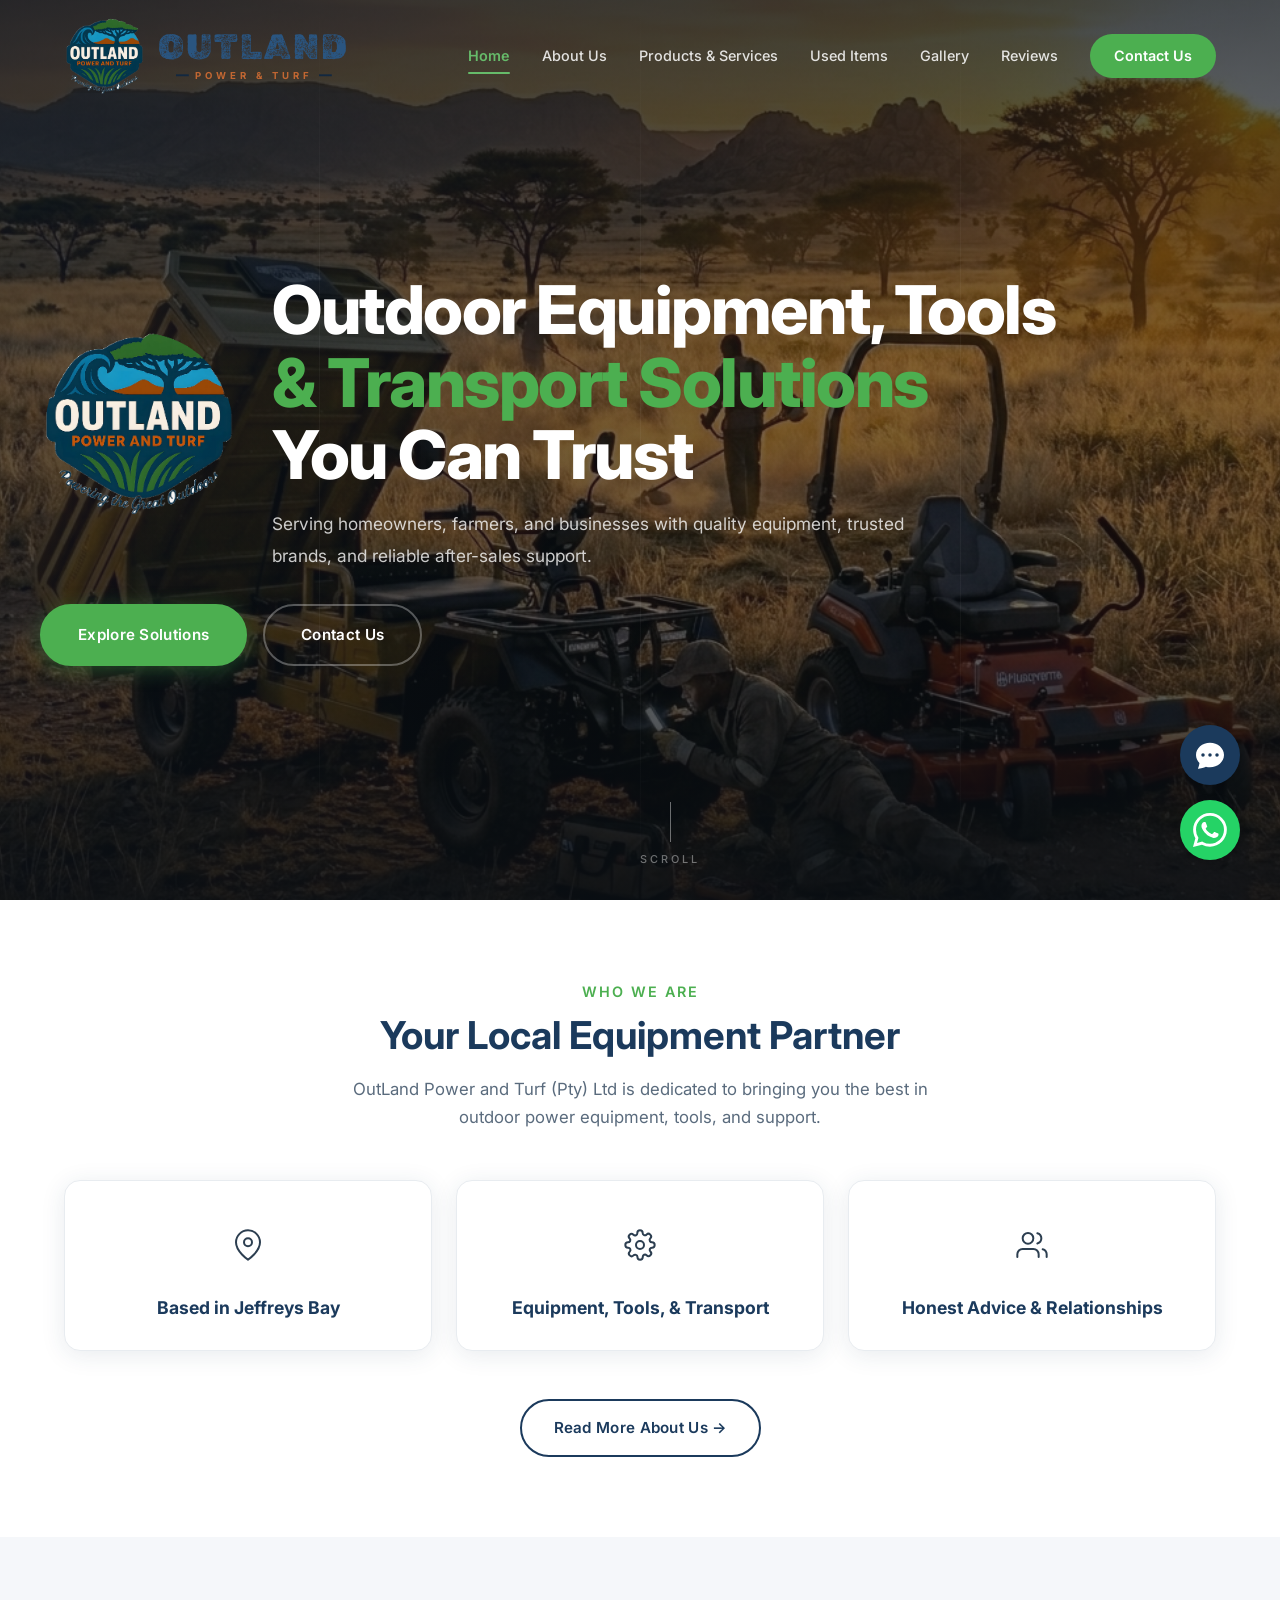
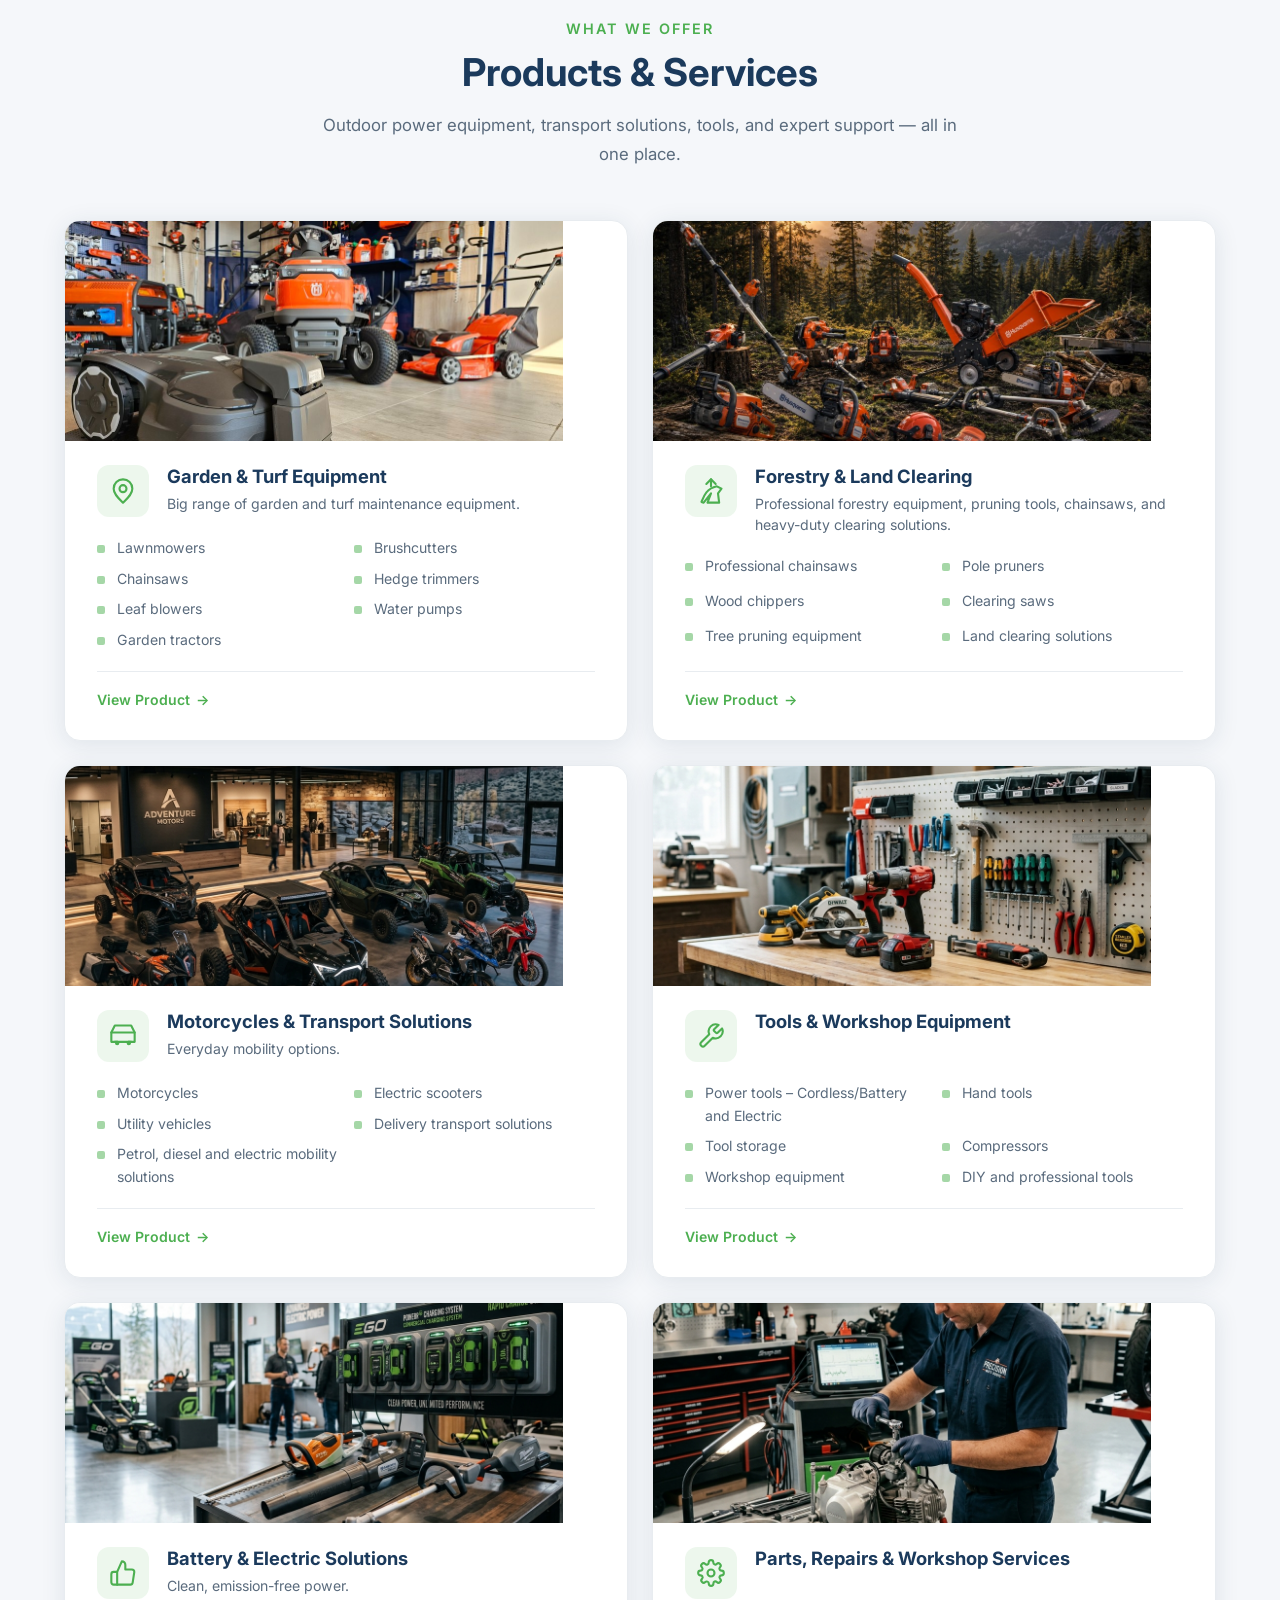
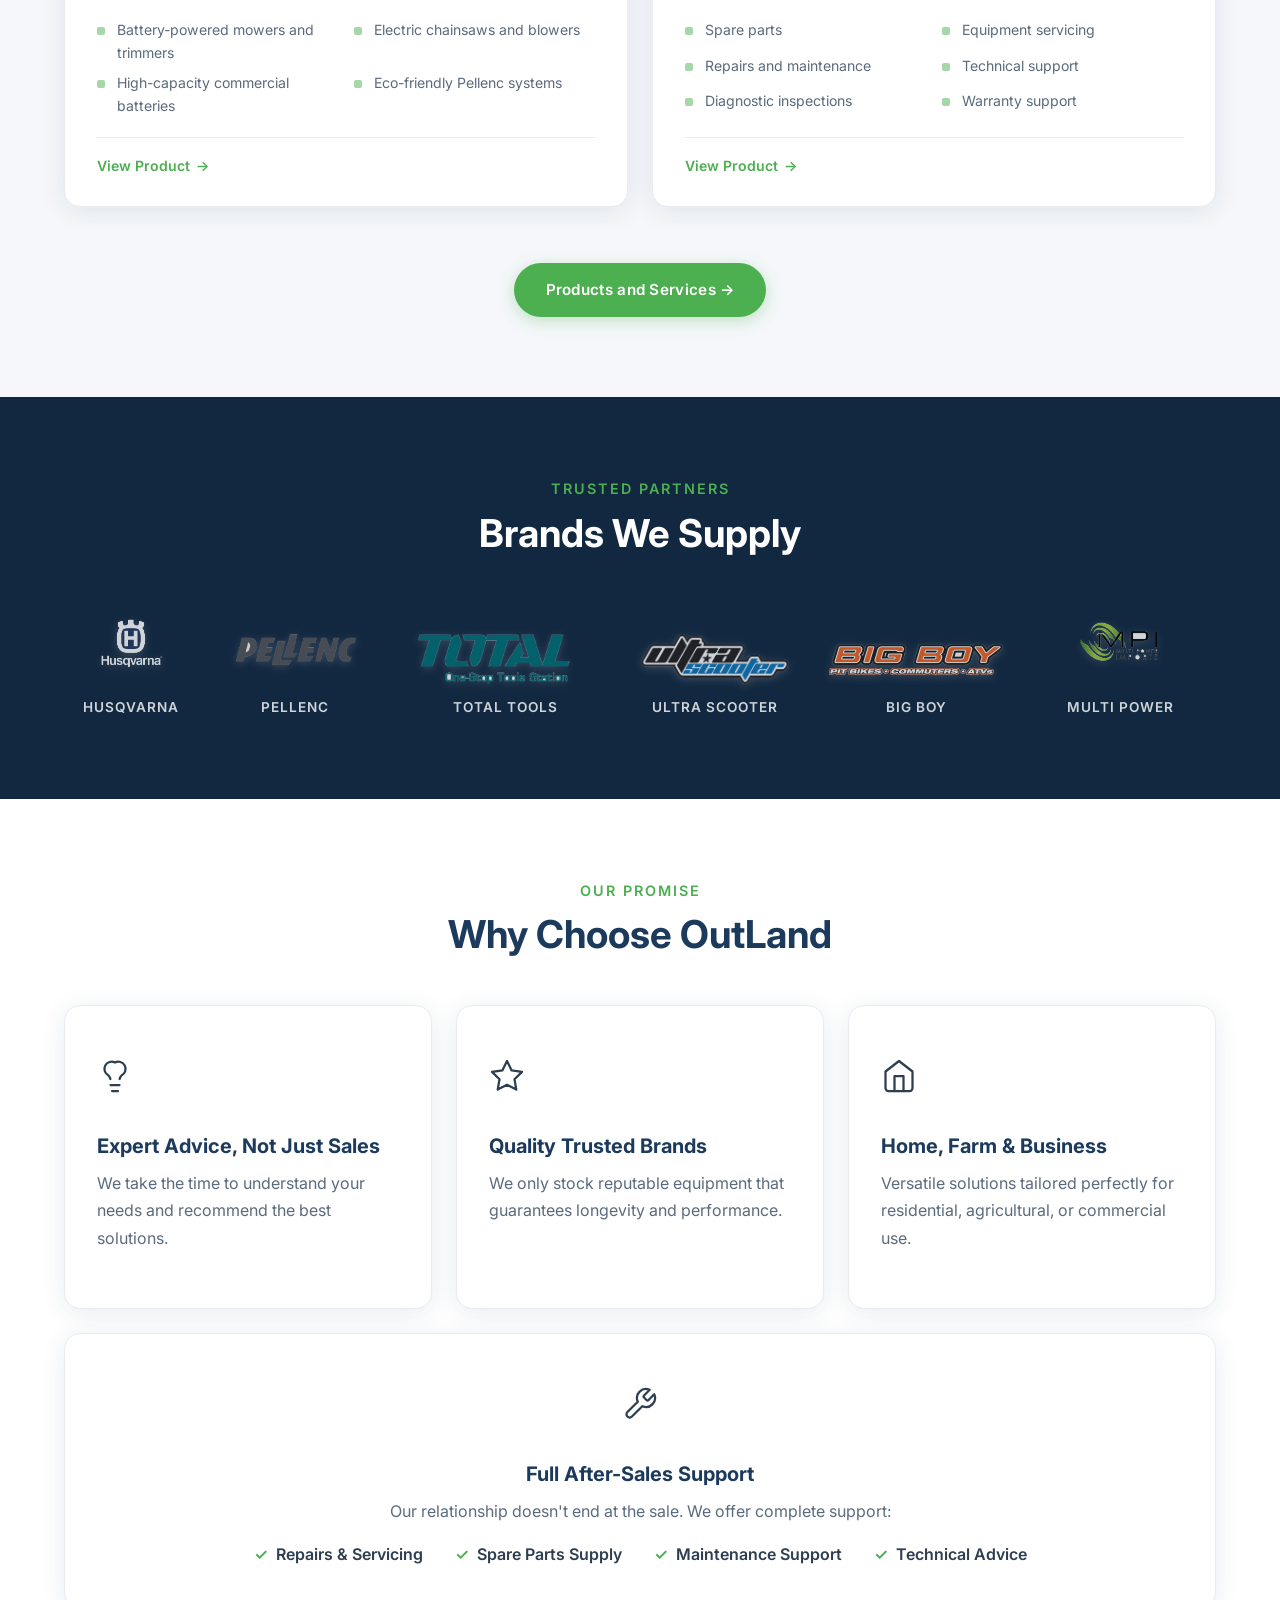
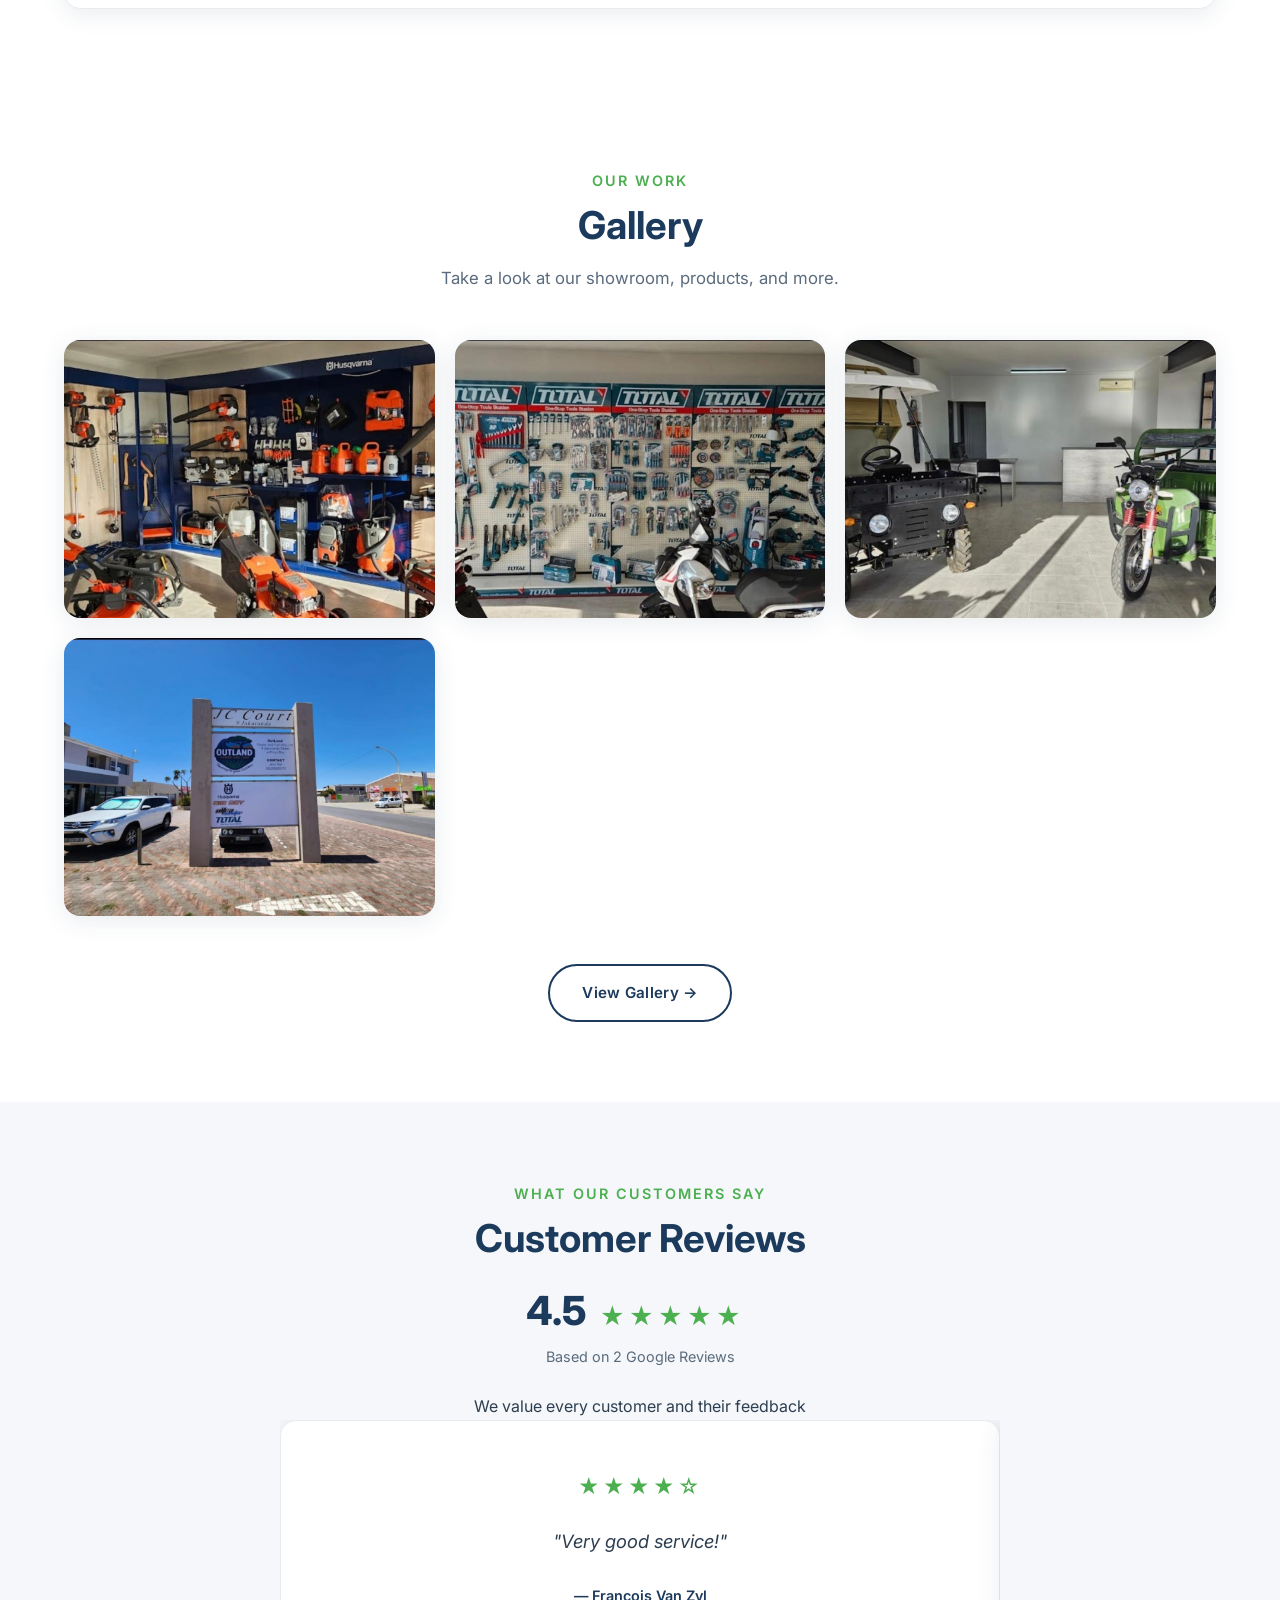
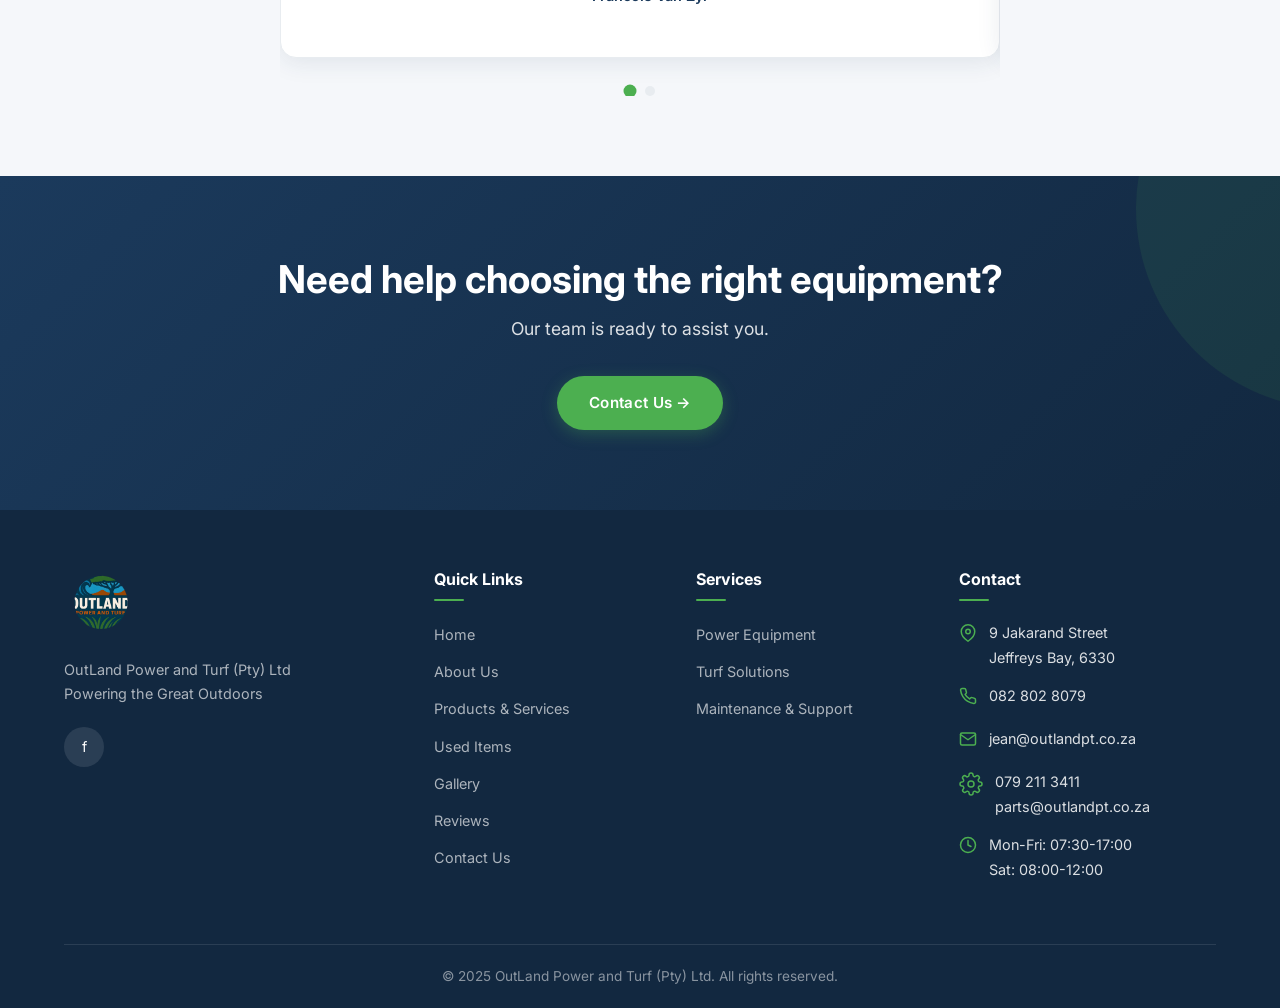
==== commit a821f6ff: "Add files via upload" ====
--- a/index.html
+++ b/index.html
@@ -1,471 +1,498 @@
-<!DOCTYPE html>
-<html lang="en">
-<head>
-  <meta charset="UTF-8">
-  <meta name="viewport" content="width=device-width, initial-scale=1.0">
-  <meta name="description" content="OutLand Power and Turf — Premium outdoor power equipment, turf solutions, and expert service in Jeffreys Bay.">
-  <title>OutLand Power and Turf | Powering the Great Outdoors</title>
-  <link rel="preconnect" href="https://fonts.googleapis.com">
-  <link rel="preconnect" href="https://fonts.gstatic.com" crossorigin>
-  <link href="https://fonts.googleapis.com/css2?family=Inter:wght@300;400;500;600;700;800&family=Caveat:wght@600;700&display=swap" rel="stylesheet">
-  <link rel="stylesheet" href="styles.css">
-  <link rel="icon" href="images/logo.png" type="image/png">
-</head>
-<body>
-
-  <!-- Navigation -->
-  <nav class="navbar" id="navbar">
-    <div class="nav-container">
-      <a href="index.html" class="nav-logo">
-        <img src="images/logo.png" alt="OutLand Power and Turf Logo">
-        <div class="nav-logo-text">
-          OutLand Power & Turf
-          <span>Powering the Great Outdoors</span>
-        </div>
-      </a>
-      <div class="nav-links" id="nav-links">
-        <a href="index.html" class="active">Home</a>
-        <a href="about.html">About Us</a>
-        <a href="products.html">Products &amp; Services</a>
-        <a href="used-items.html">Used Items</a>
-        <a href="gallery.html">Gallery</a>
-        <a href="reviews.html">Reviews</a>
-        <a href="contact.html" class="nav-cta">Contact Us</a>
-      </div>
-      <div class="hamburger" id="hamburger">
-        <span></span>
-        <span></span>
-        <span></span>
-      </div>
-    </div>
-  </nav>
-  <div class="nav-overlay" id="nav-overlay"></div>
-
-  <!-- Hero Section -->
-  <section class="hero-v2" id="hero">
-    <div class="hero-v2-bg">
-      <img src="images/hero-bg.png" alt="OutLand Power and Turf Equipment">
-    </div>
-    <div class="hero-v2-overlay"></div>
-
-    <div class="hero-v2-grid-lines" aria-hidden="true">
-      <div class="hero-grid-line"></div>
-      <div class="hero-grid-line"></div>
-      <div class="hero-grid-line"></div>
-    </div>
-
-    <div class="container hero-v2-inner">
-      <div class="hero-v2-content">
-        <h1 class="hero-v2-title">
-          <span class="hero-title-line">Outdoor Equipment, Tools</span>
-          <span class="hero-title-line hero-title-accent">&amp; Transport Solutions</span>
-          <span class="hero-title-line">You Can Trust</span>
-        </h1>
-
-        <p class="hero-v2-desc">
-          Serving homeowners, farmers, and businesses with quality equipment, trusted brands, and reliable after-sales support.
-        </p>
-
-        <div class="hero-v2-buttons">
-          <a href="#what-we-offer" class="btn btn-hero-primary" id="hero-cta-products">
-            Explore Solutions
-          </a>
-          <a href="contact.html" class="btn btn-hero-outline" id="hero-cta-contact">
-            Contact Us
-          </a>
-        </div>
-      </div>
-    </div>
-
-    <div class="hero-v2-scroll" aria-hidden="true">
-      <div class="hero-scroll-line"></div>
-      <span>Scroll</span>
-    </div>
-  </section>
-
-  <!-- Short Who We Are Section -->
-  <section class="section" id="who-we-are-short">
-    <div class="container text-center fade-in">
-      <p class="section-subtitle">Who We Are</p>
-      <h2 class="section-title">Your Local Equipment Partner</h2>
-      <p class="section-desc">OutLand Power and Turf (Pty) Ltd is dedicated to bringing you the best in outdoor power equipment, tools, and support.</p>
-      
-      <div class="who-we-are-cards">
-        <div class="who-card">
-          <div class="who-card-icon">
-            <svg width="32" height="32" viewBox="0 0 24 24" fill="none" stroke="currentColor" stroke-width="1.5" stroke-linecap="round" stroke-linejoin="round"><path d="M21 10c0 7-9 13-9 13s-9-6-9-13a9 9 0 0 1 18 0z"></path><circle cx="12" cy="10" r="3"></circle></svg>
-          </div>
-          <h3>Based in Jeffreys Bay</h3>
-        </div>
-        <div class="who-card">
-          <div class="who-card-icon">
-            <svg width="32" height="32" viewBox="0 0 24 24" fill="none" stroke="currentColor" stroke-width="1.5" stroke-linecap="round" stroke-linejoin="round"><circle cx="12" cy="12" r="3"></circle><path d="M19.4 15a1.65 1.65 0 0 0 .33 1.82l.06.06a2 2 0 0 1-2.83 2.83l-.06-.06a1.65 1.65 0 0 0-1.82-.33 1.65 1.65 0 0 0-1 1.51V21a2 2 0 0 1-4 0v-.09A1.65 1.65 0 0 0 9 19.4a1.65 1.65 0 0 0-1.82.33l-.06.06a2 2 0 0 1-2.83-2.83l.06-.06A1.65 1.65 0 0 0 4.68 15a1.65 1.65 0 0 0-1.51-1H3a2 2 0 0 1 0-4h.09A1.65 1.65 0 0 0 4.6 9a1.65 1.65 0 0 0-.33-1.82l-.06-.06a2 2 0 0 1 2.83-2.83l.06.06A1.65 1.65 0 0 0 9 4.68a1.65 1.65 0 0 0 1-1.51V3a2 2 0 0 1 4 0v.09a1.65 1.65 0 0 0 1 1.51 1.65 1.65 0 0 0 1.82-.33l.06-.06a2 2 0 0 1 2.83 2.83l-.06.06A1.65 1.65 0 0 0 19.4 9a1.65 1.65 0 0 0 1.51 1H21a2 2 0 0 1 0 4h-.09a1.65 1.65 0 0 0-1.51 1z"></path></svg>
-          </div>
-          <h3>Equipment, Tools, &amp; Transport</h3>
-        </div>
-        <div class="who-card">
-          <div class="who-card-icon">
-            <svg width="32" height="32" viewBox="0 0 24 24" fill="none" stroke="currentColor" stroke-width="1.5" stroke-linecap="round" stroke-linejoin="round"><path d="M17 21v-2a4 4 0 0 0-4-4H5a4 4 0 0 0-4 4v2"></path><circle cx="9" cy="7" r="4"></circle><path d="M23 21v-2a4 4 0 0 0-3-3.87"></path><path d="M16 3.13a4 4 0 0 1 0 7.75"></path></svg>
-          </div>
-          <h3>Honest Advice &amp; Relationships</h3>
-        </div>
-      </div>
-      <div style="margin-top: 48px;">
-        <a href="about.html" class="btn btn-outline">Read More About Us →</a>
-      </div>
-    </div>
-  </section>
-
-  <!-- Products & Services Section -->
-  <section class="section section-alt" id="what-we-offer">
-    <div class="container">
-      <div class="text-center fade-in">
-        <p class="section-subtitle">What We Offer</p>
-        <h2 class="section-title">Products &amp; Services</h2>
-        <p class="section-desc">Outdoor power equipment, transport solutions, tools, and expert support — all in one place.</p>
-      </div>
-
-      <div class="ps-grid">
-
-        <!-- Garden & Turf -->
-        <div class="ps-card fade-in" id="ps-garden">
-          <img src="images/garden-turf.png" alt="Garden & Turf Equipment" class="ps-card-img">
-          <div class="ps-card-header">
-            <div class="ps-card-icon">
-              <svg width="28" height="28" viewBox="0 0 24 24" fill="none" stroke="currentColor" stroke-width="1.8" stroke-linecap="round" stroke-linejoin="round"><path d="M12 22c4-4 8-7.5 8-12a8 8 0 1 0-16 0c0 4.5 4 8 8 12z"/><circle cx="12" cy="10" r="3"/></svg>
-            </div>
-            <div>
-              <h3>Garden &amp; Turf Equipment</h3>
-              <p class="ps-card-tagline">Big range of garden and turf maintenance equipment.</p>
-            </div>
-          </div>
-          <ul class="ps-card-list">
-            <li>Lawnmowers</li>
-            <li>Brushcutters</li>
-            <li>Chainsaws</li>
-            <li>Hedge trimmers</li>
-            <li>Leaf blowers</li>
-            <li>Water pumps</li>
-            <li>Garden tractors</li>
-          </ul>
-          <a href="garden-turf.html" class="ps-card-link">View Product <span>→</span></a>
-        </div>
-
-        <!-- Forestry & Land Clearing -->
-        <div class="ps-card fade-in" id="ps-forestry">
-          <img src="images/forestry-clearing-shop.png" alt="Forestry & Land Clearing" class="ps-card-img">
-          <div class="ps-card-header">
-            <div class="ps-card-icon">
-              <svg width="28" height="28" viewBox="0 0 24 24" fill="none" stroke="currentColor" stroke-width="1.8" stroke-linecap="round" stroke-linejoin="round"><path d="M17 8C8 10 5.9 16.17 3.82 21.34l1.89.66L12 14l-3 8h10l-1-8 3-4-4-2z"/><path d="M12 2v6"/><path d="M8 6l4-4 4 4"/></svg>
-            </div>
-            <div>
-              <h3>Forestry &amp; Land Clearing</h3>
-              <p class="ps-card-tagline">Professional forestry equipment, pruning tools, chainsaws, and heavy-duty clearing solutions.</p>
-            </div>
-          </div>
-          <ul class="ps-card-list">
-            <li>Professional chainsaws</li>
-            <li>Pole pruners</li>
-            <li>Wood chippers</li>
-            <li>Clearing saws</li>
-            <li>Tree pruning equipment</li>
-            <li>Land clearing solutions</li>
-          </ul>
-          <a href="forestry-clearing.html" class="ps-card-link">View Product <span>→</span></a>
-        </div>
-
-        <!-- Motorcycles & Transport -->
-        <div class="ps-card fade-in" id="ps-transport">
-          <img src="images/transport.png" alt="Motorcycles & Transport Solutions" class="ps-card-img">
-          <div class="ps-card-header">
-            <div class="ps-card-icon">
-              <svg width="28" height="28" viewBox="0 0 24 24" fill="none" stroke="currentColor" stroke-width="1.8" stroke-linecap="round" stroke-linejoin="round"><path d="M5 17h2m10 0h2M2 9l3-6h14l3 6"/><path d="M2 9h20v8H2z"/><circle cx="7" cy="18" r="1"/><circle cx="17" cy="18" r="1"/></svg>
-            </div>
-            <div>
-              <h3>Motorcycles &amp; Transport Solutions</h3>
-              <p class="ps-card-tagline">Everyday mobility options.</p>
-            </div>
-          </div>
-          <ul class="ps-card-list">
-            <li>Motorcycles</li>
-            <li>Electric scooters</li>
-            <li>Utility vehicles</li>
-            <li>Delivery transport solutions</li>
-            <li>Petrol, diesel and electric mobility solutions</li>
-          </ul>
-          <a href="transport.html" class="ps-card-link">View Product <span>→</span></a>
-        </div>
-
-        <!-- Tools & Workshop -->
-        <div class="ps-card fade-in" id="ps-tools">
-          <img src="images/tools.png" alt="Tools & Workshop Equipment" class="ps-card-img">
-          <div class="ps-card-header">
-            <div class="ps-card-icon">
-              <svg width="28" height="28" viewBox="0 0 24 24" fill="none" stroke="currentColor" stroke-width="1.8" stroke-linecap="round" stroke-linejoin="round"><path d="M14.7 6.3a1 1 0 0 0 0 1.4l1.6 1.6a1 1 0 0 0 1.4 0l3.77-3.77a6 6 0 0 1-7.94 7.94l-6.91 6.91a2.12 2.12 0 0 1-3-3l6.91-6.91a6 6 0 0 1 7.94-7.94l-3.76 3.76z"/></svg>
-            </div>
-            <div>
-              <h3>Tools &amp; Workshop Equipment</h3>
-            </div>
-          </div>
-          <ul class="ps-card-list">
-            <li>Power tools – Cordless/Battery and Electric</li>
-            <li>Hand tools</li>
-            <li>Tool storage</li>
-            <li>Compressors</li>
-            <li>Workshop equipment</li>
-            <li>DIY and professional tools</li>
-          </ul>
-          <a href="tools.html" class="ps-card-link">View Product <span>→</span></a>
-        </div>
-
-        <!-- Battery & Electric Solutions -->
-        <div class="ps-card fade-in" id="ps-battery">
-          <img src="images/battery-electric.png" alt="Battery & Electric Solutions" class="ps-card-img">
-          <div class="ps-card-header">
-            <div class="ps-card-icon">
-              <svg width="28" height="28" viewBox="0 0 24 24" fill="none" stroke="currentColor" stroke-width="1.8" stroke-linecap="round" stroke-linejoin="round"><path d="M14 9V5a3 3 0 0 0-3-3l-4 9v11h11.28a2 2 0 0 0 2-1.7l1.38-9a2 2 0 0 0-2-2.3H14z"/><path d="M7 22H4a2 2 0 0 1-2-2v-7a2 2 0 0 1 2-2h3"/></svg>
-            </div>
-            <div>
-              <h3>Battery &amp; Electric Solutions</h3>
-              <p class="ps-card-tagline">Clean, emission-free power.</p>
-            </div>
-          </div>
-          <ul class="ps-card-list">
-            <li>Battery-powered mowers and trimmers</li>
-            <li>Electric chainsaws and blowers</li>
-            <li>High-capacity commercial batteries</li>
-            <li>Eco-friendly Pellenc systems</li>
-          </ul>
-          <a href="battery-electric.html" class="ps-card-link">View Product <span>→</span></a>
-        </div>
-
-        <!-- Parts, Repairs & Workshop -->
-        <div class="ps-card fade-in" id="ps-repairs">
-          <img src="images/repairs.png" alt="Parts, Repairs & Workshop Services" class="ps-card-img">
-          <div class="ps-card-header">
-            <div class="ps-card-icon">
-              <svg width="28" height="28" viewBox="0 0 24 24" fill="none" stroke="currentColor" stroke-width="1.8" stroke-linecap="round" stroke-linejoin="round"><circle cx="12" cy="12" r="3"/><path d="M19.4 15a1.65 1.65 0 0 0 .33 1.82l.06.06a2 2 0 0 1-2.83 2.83l-.06-.06a1.65 1.65 0 0 0-1.82-.33 1.65 1.65 0 0 0-1 1.51V21a2 2 0 0 1-4 0v-.09A1.65 1.65 0 0 0 9 19.4a1.65 1.65 0 0 0-1.82.33l-.06.06a2 2 0 0 1-2.83-2.83l.06-.06A1.65 1.65 0 0 0 4.68 15a1.65 1.65 0 0 0-1.51-1H3a2 2 0 0 1 0-4h.09A1.65 1.65 0 0 0 4.6 9a1.65 1.65 0 0 0-.33-1.82l-.06-.06a2 2 0 0 1 2.83-2.83l.06.06A1.65 1.65 0 0 0 9 4.68a1.65 1.65 0 0 0 1-1.51V3a2 2 0 0 1 4 0v.09a1.65 1.65 0 0 0 1 1.51 1.65 1.65 0 0 0 1.82-.33l.06-.06a2 2 0 0 1 2.83 2.83l-.06.06A1.65 1.65 0 0 0 19.4 9a1.65 1.65 0 0 0 1.51 1H21a2 2 0 0 1 0 4h-.09a1.65 1.65 0 0 0-1.51 1z"/></svg>
-            </div>
-            <div>
-              <h3>Parts, Repairs &amp; Workshop Services</h3>
-            </div>
-          </div>
-          <ul class="ps-card-list">
-            <li>Spare parts</li>
-            <li>Equipment servicing</li>
-            <li>Repairs and maintenance</li>
-            <li>Technical support</li>
-            <li>Diagnostic inspections</li>
-            <li>Warranty support</li>
-          </ul>
-          <a href="parts-repairs.html" class="ps-card-link">View Product <span>→</span></a>
-        </div>
-
-      </div>
-
-      <div class="text-center fade-in" style="margin-top: 56px;">
-        <a href="products.html" class="btn btn-primary">Products and Services →</a>
-      </div>
-    </div>
-  </section>
-
-  <!-- Brands We Supply -->
-  <section class="section section-dark" id="brands">
-    <div class="container text-center fade-in">
-      <p class="section-subtitle">Trusted Partners</p>
-      <h2 class="section-title text-white">Brands We Supply</h2>
-      <div class="brands-grid">
-        <a href="https://www.husqvarna.com/za/" target="_blank" rel="noopener noreferrer" class="brand-logo-text">Husqvarna</a>
-        <a href="https://pellencsouthafrica.co.za/?srsltid=AfmBOorDb4Qvcz5QIi4TLPtNqeLdgJWK3pJz7zH-6Op6yrCuxLZX15WU" target="_blank" rel="noopener noreferrer" class="brand-logo-text">Pellenc</a>
-        <a href="https://totaltoolsonline.co.za/?gad_source=1&gad_campaignid=23780715076&gbraid=0AAAABDdbndjaM3ajn8o0pZav4e0J6uuhd&gclid=Cj0KCQjw_IXQBhCkARIsADqELbJdfUUSVOdrC7eyZ9twdL7-QbhxzaI8Y2oajh8TBp-s-kOV1YYsn54aAmc8EALw_wcB" target="_blank" rel="noopener noreferrer" class="brand-logo-text">Total Tools</a>
-        <a href="https://ultrascooter.co.za/?utm_campaign=gs-2024-12-18&utm_source=google&utm_medium=pmax_shopping&gad_source=1&gad_campaignid=22034459661&gbraid=0AAAABDdbndjaM3ajn8o0pZav4e0J6uuhd&gclid=Cj0KCQjw_IXQBhCkARIsADqELbLWveaS6o6o5OpMcX6MqhTk_LZDSI_9-hv7Ik_gyJmEBSOXB1ASTz4aAqdxEALw_wcB" target="_blank" rel="noopener noreferrer" class="brand-logo-text">Ultra Scooter</a>
-        <a href="https://www.samotorcycles.co.za/commercial?gad_source=1&gad_campaignid=7704291830&gbraid=0AAAAACnItTWcvmkDbq5G8pK6ZfkA6MAIS&gclid=Cj0KCQjw_b_QBhCSARIsAP6hR4d0Ldob98mvRE7JIjP9q-EEKnPkWZ9Ll9cwm-ibzPzLnXj3JDt1g44aAl_jEALw_wcB" target="_blank" rel="noopener noreferrer" class="brand-logo-text">SAM</a>
-        <a href="https://www.multipowerimports.co.za/" target="_blank" rel="noopener noreferrer" class="brand-logo-text">Multi Power</a>
-      </div>
-    </div>
-  </section>
-
-  <!-- Why Choose OutLand -->
-  <section class="section" id="why-choose">
-    <div class="container text-center fade-in">
-      <p class="section-subtitle">Our Promise</p>
-      <h2 class="section-title">Why Choose OutLand</h2>
-      <div class="why-grid">
-        <div class="why-card">
-          <div class="why-icon">
-            <svg width="36" height="36" viewBox="0 0 24 24" fill="none" stroke="currentColor" stroke-width="1.5" stroke-linecap="round" stroke-linejoin="round"><path d="M9 18h6"></path><path d="M10 22h4"></path><path d="M15.09 14c.18-.98.65-1.74 1.41-2.5A4.65 4.65 0 0 0 12 3a4.65 4.65 0 0 0-4.5 8.5c.76.76 1.23 1.52 1.41 2.5"></path></svg>
-          </div>
-          <h3>Expert Advice, Not Just Sales</h3>
-          <p>We take the time to understand your needs and recommend the best solutions.</p>
-        </div>
-        <div class="why-card">
-          <div class="why-icon">
-            <svg width="36" height="36" viewBox="0 0 24 24" fill="none" stroke="currentColor" stroke-width="1.5" stroke-linecap="round" stroke-linejoin="round"><polygon points="12 2 15.09 8.26 22 9.27 17 14.14 18.18 21.02 12 17.77 5.82 21.02 7 14.14 2 9.27 8.91 8.26 12 2"></polygon></svg>
-          </div>
-          <h3>Quality Trusted Brands</h3>
-          <p>We only stock reputable equipment that guarantees longevity and performance.</p>
-        </div>
-        <div class="why-card">
-          <div class="why-icon">
-            <svg width="36" height="36" viewBox="0 0 24 24" fill="none" stroke="currentColor" stroke-width="1.5" stroke-linecap="round" stroke-linejoin="round"><path d="M3 9l9-7 9 7v11a2 2 0 0 1-2 2H5a2 2 0 0 1-2-2z"></path><polyline points="9 22 9 12 15 12 15 22"></polyline></svg>
-          </div>
-          <h3>Home, Farm &amp; Business</h3>
-          <p>Versatile solutions tailored perfectly for residential, agricultural, or commercial use.</p>
-        </div>
-        <div class="why-card why-card-large">
-          <div class="why-icon">
-            <svg width="36" height="36" viewBox="0 0 24 24" fill="none" stroke="currentColor" stroke-width="1.5" stroke-linecap="round" stroke-linejoin="round"><path d="M14.7 6.3a1 1 0 0 0 0 1.4l1.6 1.6a1 1 0 0 0 1.4 0l3.77-3.77a6 6 0 0 1-7.94 7.94l-6.91 6.91a2.12 2.12 0 0 1-3-3l6.91-6.91a6 6 0 0 1 7.94-7.94l-3.76 3.76z"></path></svg>
-          </div>
-          <h3>Full After-Sales Support</h3>
-          <p>Our relationship doesn't end at the sale. We offer complete support:</p>
-          <ul class="why-list">
-            <li>Repairs &amp; Servicing</li>
-            <li>Spare Parts Supply</li>
-            <li>Maintenance Support</li>
-            <li>Technical Advice</li>
-          </ul>
-        </div>
-      </div>
-    </div>
-  </section>
-
-  <!-- Gallery Preview -->
-  <section class="section" id="gallery-preview">
-    <div class="container text-center">
-      <p class="section-subtitle">Our Work</p>
-      <h2 class="section-title">Gallery</h2>
-      <p class="section-desc">Take a look at our showroom, products, and more.</p>
-
-      <div class="gallery-grid fade-in">
-        <div class="gallery-item">
-          <img src="images/husqvarna-showroom.jpg" alt="Husqvarna Equipment">
-          <div class="gallery-item-overlay"><span>Husqvarna Equipment</span></div>
-        </div>
-        <div class="gallery-item">
-          <img src="images/total-tools.jpg" alt="Total Tools Range">
-          <div class="gallery-item-overlay"><span>Total Tools Range</span></div>
-        </div>
-        <div class="gallery-item">
-          <img src="images/showroom-vehicles.png" alt="Vehicle Showroom">
-          <div class="gallery-item-overlay"><span>Vehicle Showroom</span></div>
-        </div>
-        <div class="gallery-item">
-          <img src="images/signage.jpg" alt="Our Location">
-          <div class="gallery-item-overlay"><span>Our Location</span></div>
-        </div>
-      </div>
-
-      <div style="margin-top: 48px;">
-        <a href="gallery.html" class="btn btn-outline">View Gallery →</a>
-      </div>
-    </div>
-  </section>
-
-  <!-- Reviews Section -->
-  <section class="section section-alt" id="reviews">
-    <div class="container text-center">
-      <p class="section-subtitle">What Our Customers Say</p>
-      <h2 class="section-title">Customer Reviews</h2>
-      <div class="rating-summary" style="margin-top: 16px;">
-        <span style="font-size: 2.5rem; font-weight: 800; color: var(--white);">4.5</span>
-        <div class="testimonial-stars" style="display: inline-block; margin: 0 10px; font-size: 1.5rem;">★★★★★</div>
-        <p style="color: var(--text-light); font-size: 0.9rem;">Based on 2 Google Reviews</p>
-      </div>
-      <p style="margin-top: 24px;">We value every customer and their feedback</p>
-
-      <div class="testimonial-slider fade-in">
-        <div class="testimonial-track">
-          <div class="testimonial-card">
-            <div class="testimonial-stars">★★★★☆</div>
-            <blockquote>"Very good service!"</blockquote>
-            <cite>— Francois Van Zyl</cite>
-          </div>
-          <div class="testimonial-card">
-            <div class="testimonial-stars">★★★★★</div>
-            <blockquote>"Excellent experience with OutLand Power and Turf."</blockquote>
-            <cite>— Melanie Nel</cite>
-          </div>
-        </div>
-        <div class="testimonial-dots">
-          <button class="testimonial-dot active" aria-label="Slide 1"></button>
-          <button class="testimonial-dot" aria-label="Slide 2"></button>
-        </div>
-      </div>
-    </div>
-  </section>
-
-  <!-- Contact CTA -->
-  <section class="cta-section">
-    <div class="container">
-      <div class="fade-in">
-        <h2>Need help choosing the right equipment?</h2>
-        <p>Our team is ready to assist you.</p>
-        <a href="contact.html" class="btn btn-orange">Contact Us →</a>
-      </div>
-    </div>
-  </section>
-
-  <!-- Footer -->
-  <footer class="footer">
-    <div class="container">
-      <div class="footer-grid">
-        <div class="footer-brand">
-          <img src="images/logo.png" alt="OutLand Logo">
-          <p>OutLand Power and Turf (Pty) Ltd<br>Powering the Great Outdoors</p>
-          <div class="footer-social">
-            <a href="https://www.facebook.com/people/OutLand/61581158473050/" target="_blank" rel="noopener" aria-label="Facebook">f</a>
-          </div>
-        </div>
-        <div>
-          <h4>Quick Links</h4>
-          <ul class="footer-links">
-            <li><a href="index.html">Home</a></li>
-            <li><a href="about.html">About Us</a></li>
-            <li><a href="products.html">Products &amp; Services</a></li>
-            <li><a href="used-items.html">Used Items</a></li>
-            <li><a href="gallery.html">Gallery</a></li>
-            <li><a href="reviews.html">Reviews</a></li>
-            <li><a href="contact.html">Contact Us</a></li>
-          </ul>
-        </div>
-        <div>
-          <h4>Services</h4>
-          <ul class="footer-links">
-            <li><a href="products.html">Power Equipment</a></li>
-            <li><a href="products.html">Turf Solutions</a></li>
-            <li><a href="products.html">Maintenance &amp; Support</a></li>
-          </ul>
-        </div>
-        <div>
-          <h4>Contact</h4>
-          <div class="footer-contact-item">
-            <span class="footer-contact-icon">📍</span>
-            <span>9 Jakarand Street<br>Jeffreys Bay, 6330</span>
-          </div>
-          <div class="footer-contact-item">
-            <span class="footer-contact-icon">📞</span>
-            <a href="tel:0828028079">082 802 8079</a>
-          </div>
-          <div class="footer-contact-item">
-            <span class="footer-contact-icon">✉️</span>
-            <a href="mailto:jean@outlandpt.co.za">jean@outlandpt.co.za</a>
-          </div>
-          <div class="footer-contact-item">
-            <span class="footer-contact-icon">⚙️</span>
-            <a href="mailto:parts@outlandpt.co.za">parts@outlandpt.co.za</a>
-          </div>
-          <div class="footer-contact-item">
-            <span class="footer-contact-icon">🕒</span>
-            <span>Mon-Fri: 07:30-17:00<br>Sat: 07:30-13:00</span>
-          </div>
-        </div>
-      </div>
-      <div class="footer-bottom">
-        <p>&copy; 2025 OutLand Power and Turf (Pty) Ltd. All rights reserved.</p>
-      </div>
-    </div>
-  </footer>
-
-  <script src="main.js"></script>
-</body>
-</html>
+<!DOCTYPE html>
+<html lang="en">
+<head>
+  <meta charset="UTF-8">
+  <meta name="viewport" content="width=device-width, initial-scale=1.0">
+  <meta name="description" content="OutLand Power and Turf — Premium outdoor power equipment, turf solutions, and expert service in Jeffreys Bay.">
+  <title>OutLand Power and Turf | Powering the Great Outdoors</title>
+  <link rel="preconnect" href="https://fonts.googleapis.com">
+  <link rel="preconnect" href="https://fonts.gstatic.com" crossorigin>
+  <link href="https://fonts.googleapis.com/css2?family=Inter:wght@300;400;500;600;700;800&family=Caveat:wght@600;700&display=swap" rel="stylesheet">
+  <link rel="stylesheet" href="styles.css">
+  <link rel="icon" href="images/logo.png" type="image/png">
+</head>
+<body>
+
+  <!-- Navigation -->
+  <nav class="navbar" id="navbar">
+    <div class="nav-container">
+      <a href="index.html" class="nav-logo">
+        <img src="images/logo.png" alt="OutLand Power and Turf Logo">
+        <div class="nav-logo-text">
+          <div class="logo-outland">OUTLAND</div>
+          <div class="logo-sub">
+            <span class="logo-dash">—</span> POWER &amp; TURF <span class="logo-dash">—</span>
+          </div>
+        </div>
+      </a>
+      <div class="nav-links" id="nav-links">
+        <a href="index.html" class="active">Home</a>
+        <a href="about.html">About Us</a>
+        <a href="products.html">Products &amp; Services</a>
+        <a href="used-items.html">Used Items</a>
+        <a href="gallery.html">Gallery</a>
+        <a href="reviews.html">Reviews</a>
+        <a href="contact.html" class="nav-cta">Contact Us</a>
+      </div>
+      <div class="hamburger" id="hamburger">
+        <span></span>
+        <span></span>
+        <span></span>
+      </div>
+    </div>
+  </nav>
+  <div class="nav-overlay" id="nav-overlay"></div>
+
+  <!-- Hero Section -->
+  <section class="hero-v2" id="hero">
+    <div class="hero-v2-bg">
+      <img src="images/hero-bg.png" alt="OutLand Power and Turf Equipment">
+    </div>
+    <div class="hero-v2-overlay"></div>
+
+    <div class="hero-v2-grid-lines" aria-hidden="true">
+      <div class="hero-grid-line"></div>
+      <div class="hero-grid-line"></div>
+      <div class="hero-grid-line"></div>
+    </div>
+
+    <div class="container hero-v2-inner">
+      <div class="hero-v2-content">
+        <div class="hero-v2-heading-wrapper" style="display: flex; align-items: center; gap: 32px; flex-wrap: wrap; margin-bottom: 32px;">
+          <img src="images/logo_no_text.png" alt="OutLand Power and Turf Logo" class="hero-v2-logo" style="width: 200px; height: auto; animation: heroFadeUp 0.8s ease both; animation-delay: 0.2s; flex-shrink: 0;">
+          <div class="hero-v2-text-group" style="flex: 1; min-width: 200px;">
+            <h1 class="hero-v2-title" style="margin-bottom: 16px;">
+              <span class="hero-title-line">Outdoor Equipment, Tools</span>
+              <span class="hero-title-line hero-title-accent">&amp; Transport Solutions</span>
+              <span class="hero-title-line">You Can Trust</span>
+            </h1>
+            <p class="hero-v2-desc" style="margin-bottom: 0;">
+              Serving homeowners, farmers, and businesses with quality equipment, trusted brands, and reliable after-sales support.
+            </p>
+          </div>
+        </div>
+
+        <div class="hero-v2-buttons">
+          <a href="#what-we-offer" class="btn btn-hero-primary" id="hero-cta-products">
+            Explore Solutions
+          </a>
+          <a href="contact.html" class="btn btn-hero-outline" id="hero-cta-contact">
+            Contact Us
+          </a>
+        </div>
+      </div>
+    </div>
+
+    <div class="hero-v2-scroll" aria-hidden="true">
+      <div class="hero-scroll-line"></div>
+      <span>Scroll</span>
+    </div>
+  </section>
+
+  <!-- Short Who We Are Section -->
+  <section class="section" id="who-we-are-short">
+    <div class="container text-center fade-in">
+      <p class="section-subtitle">Who We Are</p>
+      <h2 class="section-title">Your Local Equipment Partner</h2>
+      <p class="section-desc">OutLand Power and Turf (Pty) Ltd is dedicated to bringing you the best in outdoor power equipment, tools, and support.</p>
+      
+      <div class="who-we-are-cards">
+        <div class="who-card">
+          <div class="who-card-icon">
+            <svg width="32" height="32" viewBox="0 0 24 24" fill="none" stroke="currentColor" stroke-width="1.5" stroke-linecap="round" stroke-linejoin="round"><path d="M21 10c0 7-9 13-9 13s-9-6-9-13a9 9 0 0 1 18 0z"></path><circle cx="12" cy="10" r="3"></circle></svg>
+          </div>
+          <h3>Based in Jeffreys Bay</h3>
+        </div>
+        <div class="who-card">
+          <div class="who-card-icon">
+            <svg width="32" height="32" viewBox="0 0 24 24" fill="none" stroke="currentColor" stroke-width="1.5" stroke-linecap="round" stroke-linejoin="round"><circle cx="12" cy="12" r="3"></circle><path d="M19.4 15a1.65 1.65 0 0 0 .33 1.82l.06.06a2 2 0 0 1-2.83 2.83l-.06-.06a1.65 1.65 0 0 0-1.82-.33 1.65 1.65 0 0 0-1 1.51V21a2 2 0 0 1-4 0v-.09A1.65 1.65 0 0 0 9 19.4a1.65 1.65 0 0 0-1.82.33l-.06.06a2 2 0 0 1-2.83-2.83l.06-.06A1.65 1.65 0 0 0 4.68 15a1.65 1.65 0 0 0-1.51-1H3a2 2 0 0 1 0-4h.09A1.65 1.65 0 0 0 4.6 9a1.65 1.65 0 0 0-.33-1.82l-.06-.06a2 2 0 0 1 2.83-2.83l.06.06A1.65 1.65 0 0 0 9 4.68a1.65 1.65 0 0 0 1-1.51V3a2 2 0 0 1 4 0v.09a1.65 1.65 0 0 0 1 1.51 1.65 1.65 0 0 0 1.82-.33l.06-.06a2 2 0 0 1 2.83 2.83l-.06.06A1.65 1.65 0 0 0 19.4 9a1.65 1.65 0 0 0 1.51 1H21a2 2 0 0 1 0 4h-.09a1.65 1.65 0 0 0-1.51 1z"></path></svg>
+          </div>
+          <h3>Equipment, Tools, &amp; Transport</h3>
+        </div>
+        <div class="who-card">
+          <div class="who-card-icon">
+            <svg width="32" height="32" viewBox="0 0 24 24" fill="none" stroke="currentColor" stroke-width="1.5" stroke-linecap="round" stroke-linejoin="round"><path d="M17 21v-2a4 4 0 0 0-4-4H5a4 4 0 0 0-4 4v2"></path><circle cx="9" cy="7" r="4"></circle><path d="M23 21v-2a4 4 0 0 0-3-3.87"></path><path d="M16 3.13a4 4 0 0 1 0 7.75"></path></svg>
+          </div>
+          <h3>Honest Advice &amp; Relationships</h3>
+        </div>
+      </div>
+      <div style="margin-top: 48px;">
+        <a href="about.html" class="btn btn-outline">Read More About Us →</a>
+      </div>
+    </div>
+  </section>
+
+  <!-- Products & Services Section -->
+  <section class="section section-alt" id="what-we-offer">
+    <div class="container">
+      <div class="text-center fade-in">
+        <p class="section-subtitle">What We Offer</p>
+        <h2 class="section-title">Products &amp; Services</h2>
+        <p class="section-desc">Outdoor power equipment, transport solutions, tools, and expert support — all in one place.</p>
+      </div>
+
+      <div class="ps-grid">
+
+        <!-- Garden & Turf -->
+        <div class="ps-card fade-in" id="ps-garden">
+          <img src="images/garden-turf.jpg" alt="Garden & Turf Equipment" class="ps-card-img">
+          <div class="ps-card-header">
+            <div class="ps-card-icon">
+              <svg width="28" height="28" viewBox="0 0 24 24" fill="none" stroke="currentColor" stroke-width="1.8" stroke-linecap="round" stroke-linejoin="round"><path d="M12 22c4-4 8-7.5 8-12a8 8 0 1 0-16 0c0 4.5 4 8 8 12z"/><circle cx="12" cy="10" r="3"/></svg>
+            </div>
+            <div>
+              <h3>Garden &amp; Turf Equipment</h3>
+              <p class="ps-card-tagline">Big range of garden and turf maintenance equipment.</p>
+            </div>
+          </div>
+          <ul class="ps-card-list">
+            <li>Lawnmowers</li>
+            <li>Brushcutters</li>
+            <li>Chainsaws</li>
+            <li>Hedge trimmers</li>
+            <li>Leaf blowers</li>
+            <li>Water pumps</li>
+            <li>Garden tractors</li>
+          </ul>
+          <a href="garden-turf.html" class="ps-card-link">View Product <span>→</span></a>
+        </div>
+
+        <!-- Forestry & Land Clearing -->
+        <div class="ps-card fade-in" id="ps-forestry">
+          <img src="images/forestry-clearing-shop.jpg" alt="Forestry & Land Clearing" class="ps-card-img">
+          <div class="ps-card-header">
+            <div class="ps-card-icon">
+              <svg width="28" height="28" viewBox="0 0 24 24" fill="none" stroke="currentColor" stroke-width="1.8" stroke-linecap="round" stroke-linejoin="round"><path d="M17 8C8 10 5.9 16.17 3.82 21.34l1.89.66L12 14l-3 8h10l-1-8 3-4-4-2z"/><path d="M12 2v6"/><path d="M8 6l4-4 4 4"/></svg>
+            </div>
+            <div>
+              <h3>Forestry &amp; Land Clearing</h3>
+              <p class="ps-card-tagline">Professional forestry equipment, pruning tools, chainsaws, and heavy-duty clearing solutions.</p>
+            </div>
+          </div>
+          <ul class="ps-card-list">
+            <li>Professional chainsaws</li>
+            <li>Pole pruners</li>
+            <li>Wood chippers</li>
+            <li>Clearing saws</li>
+            <li>Tree pruning equipment</li>
+            <li>Land clearing solutions</li>
+          </ul>
+          <a href="forestry-clearing.html" class="ps-card-link">View Product <span>→</span></a>
+        </div>
+
+        <!-- Motorcycles & Transport -->
+        <div class="ps-card fade-in" id="ps-transport">
+          <img src="images/transport.png" alt="Motorcycles & Transport Solutions" class="ps-card-img">
+          <div class="ps-card-header">
+            <div class="ps-card-icon">
+              <svg width="28" height="28" viewBox="0 0 24 24" fill="none" stroke="currentColor" stroke-width="1.8" stroke-linecap="round" stroke-linejoin="round"><path d="M5 17h2m10 0h2M2 9l3-6h14l3 6"/><path d="M2 9h20v8H2z"/><circle cx="7" cy="18" r="1"/><circle cx="17" cy="18" r="1"/></svg>
+            </div>
+            <div>
+              <h3>Motorcycles &amp; Transport Solutions</h3>
+              <p class="ps-card-tagline">Everyday mobility options.</p>
+            </div>
+          </div>
+          <ul class="ps-card-list">
+            <li>Motorcycles</li>
+            <li>Electric scooters</li>
+            <li>Utility vehicles</li>
+            <li>Delivery transport solutions</li>
+            <li>Petrol, diesel and electric mobility solutions</li>
+          </ul>
+          <a href="transport.html" class="ps-card-link">View Product <span>→</span></a>
+        </div>
+
+        <!-- Tools & Workshop -->
+        <div class="ps-card fade-in" id="ps-tools">
+          <img src="images/tools.png" alt="Tools & Workshop Equipment" class="ps-card-img">
+          <div class="ps-card-header">
+            <div class="ps-card-icon">
+              <svg width="28" height="28" viewBox="0 0 24 24" fill="none" stroke="currentColor" stroke-width="1.8" stroke-linecap="round" stroke-linejoin="round"><path d="M14.7 6.3a1 1 0 0 0 0 1.4l1.6 1.6a1 1 0 0 0 1.4 0l3.77-3.77a6 6 0 0 1-7.94 7.94l-6.91 6.91a2.12 2.12 0 0 1-3-3l6.91-6.91a6 6 0 0 1 7.94-7.94l-3.76 3.76z"/></svg>
+            </div>
+            <div>
+              <h3>Tools &amp; Workshop Equipment</h3>
+            </div>
+          </div>
+          <ul class="ps-card-list">
+            <li>Power tools – Cordless/Battery and Electric</li>
+            <li>Hand tools</li>
+            <li>Tool storage</li>
+            <li>Compressors</li>
+            <li>Workshop equipment</li>
+            <li>DIY and professional tools</li>
+          </ul>
+          <a href="tools.html" class="ps-card-link">View Product <span>→</span></a>
+        </div>
+
+        <!-- Battery & Electric Solutions -->
+        <div class="ps-card fade-in" id="ps-battery">
+          <img src="images/battery-electric.png" alt="Battery & Electric Solutions" class="ps-card-img">
+          <div class="ps-card-header">
+            <div class="ps-card-icon">
+              <svg width="28" height="28" viewBox="0 0 24 24" fill="none" stroke="currentColor" stroke-width="1.8" stroke-linecap="round" stroke-linejoin="round"><path d="M14 9V5a3 3 0 0 0-3-3l-4 9v11h11.28a2 2 0 0 0 2-1.7l1.38-9a2 2 0 0 0-2-2.3H14z"/><path d="M7 22H4a2 2 0 0 1-2-2v-7a2 2 0 0 1 2-2h3"/></svg>
+            </div>
+            <div>
+              <h3>Battery &amp; Electric Solutions</h3>
+              <p class="ps-card-tagline">Clean, emission-free power.</p>
+            </div>
+          </div>
+          <ul class="ps-card-list">
+            <li>Battery-powered mowers and trimmers</li>
+            <li>Electric chainsaws and blowers</li>
+            <li>High-capacity commercial batteries</li>
+            <li>Eco-friendly Pellenc systems</li>
+          </ul>
+          <a href="battery-electric.html" class="ps-card-link">View Product <span>→</span></a>
+        </div>
+
+        <!-- Parts, Repairs & Workshop -->
+        <div class="ps-card fade-in" id="ps-repairs">
+          <img src="images/repairs.png" alt="Parts, Repairs & Workshop Services" class="ps-card-img">
+          <div class="ps-card-header">
+            <div class="ps-card-icon">
+              <svg width="28" height="28" viewBox="0 0 24 24" fill="none" stroke="currentColor" stroke-width="1.8" stroke-linecap="round" stroke-linejoin="round"><circle cx="12" cy="12" r="3"/><path d="M19.4 15a1.65 1.65 0 0 0 .33 1.82l.06.06a2 2 0 0 1-2.83 2.83l-.06-.06a1.65 1.65 0 0 0-1.82-.33 1.65 1.65 0 0 0-1 1.51V21a2 2 0 0 1-4 0v-.09A1.65 1.65 0 0 0 9 19.4a1.65 1.65 0 0 0-1.82.33l-.06.06a2 2 0 0 1-2.83-2.83l.06-.06A1.65 1.65 0 0 0 4.68 15a1.65 1.65 0 0 0-1.51-1H3a2 2 0 0 1 0-4h.09A1.65 1.65 0 0 0 4.6 9a1.65 1.65 0 0 0-.33-1.82l-.06-.06a2 2 0 0 1 2.83-2.83l.06.06A1.65 1.65 0 0 0 9 4.68a1.65 1.65 0 0 0 1-1.51V3a2 2 0 0 1 4 0v.09a1.65 1.65 0 0 0 1 1.51 1.65 1.65 0 0 0 1.82-.33l.06-.06a2 2 0 0 1 2.83 2.83l-.06.06A1.65 1.65 0 0 0 19.4 9a1.65 1.65 0 0 0 1.51 1H21a2 2 0 0 1 0 4h-.09a1.65 1.65 0 0 0-1.51 1z"/></svg>
+            </div>
+            <div>
+              <h3>Parts, Repairs &amp; Workshop Services</h3>
+            </div>
+          </div>
+          <ul class="ps-card-list">
+            <li>Spare parts</li>
+            <li>Equipment servicing</li>
+            <li>Repairs and maintenance</li>
+            <li>Technical support</li>
+            <li>Diagnostic inspections</li>
+            <li>Warranty support</li>
+          </ul>
+          <a href="parts-repairs.html" class="ps-card-link">View Product <span>→</span></a>
+        </div>
+
+      </div>
+
+      <div class="text-center fade-in" style="margin-top: 56px;">
+        <a href="products.html" class="btn btn-primary">Products and Services →</a>
+      </div>
+    </div>
+  </section>
+
+  <!-- Brands We Supply -->
+  <section class="section section-dark" id="brands">
+    <div class="container text-center fade-in">
+      <p class="section-subtitle">Trusted Partners</p>
+      <h2 class="section-title text-white">Brands We Supply</h2>
+      <div class="brands-grid">
+        <a href="https://www.husqvarna.com/za/" target="_blank" rel="noopener noreferrer" class="brand-logo-link">
+          <img src="images/husqvarna-logo.png" alt="Husqvarna" class="brand-logo-img" style="max-height: 80px;">
+          <span class="brand-name">Husqvarna</span>
+        </a>
+        <a href="https://www.pellenc.com/en-za/" target="_blank" rel="noopener noreferrer" class="brand-logo-link">
+          <img src="images/pellenc-logo.png" alt="Pellenc" class="brand-logo-img" style="max-height: 70px;">
+          <span class="brand-name">Pellenc</span>
+        </a>
+        <a href="https://totaltoolsonline.co.za/?gad_source=1&gad_campaignid=23780715076&gbraid=0AAAABDdbndjaM3ajn8o0pZav4e0J6uuhd&gclid=Cj0KCQjw_IXQBhCkARIsADqELbJdfUUSVOdrC7eyZ9twdL7-QbhxzaI8Y2oajh8TBp-s-kOV1YYsn54aAmc8EALw_wcB" target="_blank" rel="noopener noreferrer" class="brand-logo-link">
+          <img src="images/total-tools-logo.png" alt="Total Tools" class="brand-logo-img">
+          <span class="brand-name">Total Tools</span>
+        </a>
+        <a href="https://ultrascooter.co.za/?utm_campaign=gs-2024-12-18&utm_source=google&utm_medium=pmax_shopping&gad_source=1&gad_campaignid=22043380042&gbraid=0AAAAAC1pr-OAD-LylExn8tOm9bddLuD77&gclid=CjwKCAjw8arQBhB9EiwAfIKdQuqNE7qW_1vkzO4BUZxQBglpRnuHutu17cnBiR7YTGDrejJ2BCQNxRoCedcQAvD_BwE" target="_blank" rel="noopener noreferrer" class="brand-logo-link">
+          <img src="images/ultra-scooter-logo.png" alt="Ultra Scooter" class="brand-logo-img">
+          <span class="brand-name">Ultra Scooter</span>
+        </a>
+        <a href="https://www.samotorcycles.co.za/commercial?gad_source=1&gad_campaignid=7704291830&gbraid=0AAAAACnItTV39l0O9LK68zWEVyNOzSXHL&gclid=Cj0KCQjwzqXQBhD2ARIsAKrIeU_2ohpMFGedCuWMk1kqtLIeWWKUDia_xumfeg8OmR7juFKhAfRSrewaApMgEALw_wcB" target="_blank" rel="noopener noreferrer" class="brand-logo-link">
+          <img src="images/big-boy-logo.png" alt="Big Boy" class="brand-logo-img">
+          <span class="brand-name">Big Boy</span>
+        </a>
+        <a href="https://www.multipowerimports.co.za/" target="_blank" rel="noopener noreferrer" class="brand-logo-link">
+          <img src="images/multi-power-logo.png" alt="Multi Power" class="brand-logo-img" style="max-height: 80px;">
+          <span class="brand-name">Multi Power</span>
+        </a>
+      </div>
+    </div>
+  </section>
+
+  <!-- Why Choose OutLand -->
+  <section class="section" id="why-choose">
+    <div class="container text-center fade-in">
+      <p class="section-subtitle">Our Promise</p>
+      <h2 class="section-title">Why Choose OutLand</h2>
+      <div class="why-grid">
+        <div class="why-card">
+          <div class="why-icon">
+            <svg width="36" height="36" viewBox="0 0 24 24" fill="none" stroke="currentColor" stroke-width="1.5" stroke-linecap="round" stroke-linejoin="round"><path d="M9 18h6"></path><path d="M10 22h4"></path><path d="M15.09 14c.18-.98.65-1.74 1.41-2.5A4.65 4.65 0 0 0 12 3a4.65 4.65 0 0 0-4.5 8.5c.76.76 1.23 1.52 1.41 2.5"></path></svg>
+          </div>
+          <h3>Expert Advice, Not Just Sales</h3>
+          <p>We take the time to understand your needs and recommend the best solutions.</p>
+        </div>
+        <div class="why-card">
+          <div class="why-icon">
+            <svg width="36" height="36" viewBox="0 0 24 24" fill="none" stroke="currentColor" stroke-width="1.5" stroke-linecap="round" stroke-linejoin="round"><polygon points="12 2 15.09 8.26 22 9.27 17 14.14 18.18 21.02 12 17.77 5.82 21.02 7 14.14 2 9.27 8.91 8.26 12 2"></polygon></svg>
+          </div>
+          <h3>Quality Trusted Brands</h3>
+          <p>We only stock reputable equipment that guarantees longevity and performance.</p>
+        </div>
+        <div class="why-card">
+          <div class="why-icon">
+            <svg width="36" height="36" viewBox="0 0 24 24" fill="none" stroke="currentColor" stroke-width="1.5" stroke-linecap="round" stroke-linejoin="round"><path d="M3 9l9-7 9 7v11a2 2 0 0 1-2 2H5a2 2 0 0 1-2-2z"></path><polyline points="9 22 9 12 15 12 15 22"></polyline></svg>
+          </div>
+          <h3>Home, Farm &amp; Business</h3>
+          <p>Versatile solutions tailored perfectly for residential, agricultural, or commercial use.</p>
+        </div>
+        <div class="why-card why-card-large">
+          <div class="why-icon">
+            <svg width="36" height="36" viewBox="0 0 24 24" fill="none" stroke="currentColor" stroke-width="1.5" stroke-linecap="round" stroke-linejoin="round"><path d="M14.7 6.3a1 1 0 0 0 0 1.4l1.6 1.6a1 1 0 0 0 1.4 0l3.77-3.77a6 6 0 0 1-7.94 7.94l-6.91 6.91a2.12 2.12 0 0 1-3-3l6.91-6.91a6 6 0 0 1 7.94-7.94l-3.76 3.76z"></path></svg>
+          </div>
+          <h3>Full After-Sales Support</h3>
+          <p>Our relationship doesn't end at the sale. We offer complete support:</p>
+          <ul class="why-list">
+            <li>Repairs &amp; Servicing</li>
+            <li>Spare Parts Supply</li>
+            <li>Maintenance Support</li>
+            <li>Technical Advice</li>
+          </ul>
+        </div>
+      </div>
+    </div>
+  </section>
+
+  <!-- Gallery Preview -->
+  <section class="section" id="gallery-preview">
+    <div class="container text-center">
+      <p class="section-subtitle">Our Work</p>
+      <h2 class="section-title">Gallery</h2>
+      <p class="section-desc">Take a look at our showroom, products, and more.</p>
+
+      <div class="gallery-grid fade-in">
+        <div class="gallery-item">
+          <img src="images/husqvarna-showroom.jpg" alt="Husqvarna Equipment">
+          <div class="gallery-item-overlay"><span>Husqvarna Equipment</span></div>
+        </div>
+        <div class="gallery-item">
+          <img src="images/total-tools.jpg" alt="Total Tools Range">
+          <div class="gallery-item-overlay"><span>Total Tools Range</span></div>
+        </div>
+        <div class="gallery-item">
+          <img src="images/showroom-vehicles.png" alt="Vehicle Showroom">
+          <div class="gallery-item-overlay"><span>Vehicle Showroom</span></div>
+        </div>
+        <div class="gallery-item">
+          <img src="images/signage.jpg" alt="Our Location">
+          <div class="gallery-item-overlay"><span>Our Location</span></div>
+        </div>
+      </div>
+
+      <div style="margin-top: 48px;">
+        <a href="gallery.html" class="btn btn-outline">View Gallery →</a>
+      </div>
+    </div>
+  </section>
+
+  <!-- Reviews Section -->
+  <section class="section section-alt" id="reviews">
+    <div class="container text-center">
+      <p class="section-subtitle">What Our Customers Say</p>
+      <h2 class="section-title">Customer Reviews</h2>
+      <div class="rating-summary" style="margin-top: 16px;">
+        <span style="font-size: 2.5rem; font-weight: 800; color: var(--blue);">4.5</span>
+        <div class="testimonial-stars" style="display: inline-block; margin: 0 10px; font-size: 1.5rem;">★★★★★</div>
+        <p style="color: var(--text-light); font-size: 0.9rem;">Based on 2 Google Reviews</p>
+      </div>
+      <p style="margin-top: 24px;">We value every customer and their feedback</p>
+
+      <div class="testimonial-slider fade-in">
+        <div class="testimonial-track">
+          <div class="testimonial-card">
+            <div class="testimonial-stars">★★★★☆</div>
+            <blockquote>"Very good service!"</blockquote>
+            <cite>— Francois Van Zyl</cite>
+          </div>
+          <div class="testimonial-card">
+            <div class="testimonial-stars">★★★★★</div>
+            <blockquote>"Excellent experience with OutLand Power and Turf."</blockquote>
+            <cite>— Melanie Nel</cite>
+          </div>
+        </div>
+        <div class="testimonial-dots">
+          <button class="testimonial-dot active" aria-label="Slide 1"></button>
+          <button class="testimonial-dot" aria-label="Slide 2"></button>
+        </div>
+      </div>
+    </div>
+  </section>
+
+  <!-- Contact CTA -->
+  <section class="cta-section">
+    <div class="container">
+      <div class="fade-in">
+        <h2>Need help choosing the right equipment?</h2>
+        <p>Our team is ready to assist you.</p>
+        <a href="contact.html" class="btn btn-orange">Contact Us →</a>
+      </div>
+    </div>
+  </section>
+
+  <!-- Footer -->
+  <footer class="footer">
+    <div class="container">
+      <div class="footer-grid">
+        <div class="footer-brand">
+          <img src="images/logo.png" alt="OutLand Logo">
+          <p>OutLand Power and Turf (Pty) Ltd<br>Powering the Great Outdoors</p>
+          <div class="footer-social">
+            <a href="https://www.facebook.com/people/OutLand/61581158473050/" target="_blank" rel="noopener" aria-label="Facebook">f</a>
+          </div>
+        </div>
+        <div>
+          <h4>Quick Links</h4>
+          <ul class="footer-links">
+            <li><a href="index.html">Home</a></li>
+            <li><a href="about.html">About Us</a></li>
+            <li><a href="products.html">Products &amp; Services</a></li>
+            <li><a href="used-items.html">Used Items</a></li>
+            <li><a href="gallery.html">Gallery</a></li>
+            <li><a href="reviews.html">Reviews</a></li>
+            <li><a href="contact.html">Contact Us</a></li>
+          </ul>
+        </div>
+        <div>
+          <h4>Services</h4>
+          <ul class="footer-links">
+            <li><a href="products.html">Power Equipment</a></li>
+            <li><a href="products.html">Turf Solutions</a></li>
+            <li><a href="products.html">Maintenance &amp; Support</a></li>
+          </ul>
+        </div>
+        <div>
+          <h4>Contact</h4>
+          <div class="footer-contact-item">
+            <span class="footer-contact-icon"><svg width="18" height="18" viewBox="0 0 24 24" fill="none" stroke="currentColor" stroke-width="2" stroke-linecap="round" stroke-linejoin="round"><path d="M21 10c0 7-9 13-9 13s-9-6-9-13a9 9 0 0 1 18 0z"></path><circle cx="12" cy="10" r="3"></circle></svg></span>
+            <span>9 Jakarand Street<br>Jeffreys Bay, 6330</span>
+          </div>
+          <div class="footer-contact-item">
+            <span class="footer-contact-icon"><svg width="18" height="18" viewBox="0 0 24 24" fill="none" stroke="currentColor" stroke-width="2" stroke-linecap="round" stroke-linejoin="round"><path d="M22 16.92v3a2 2 0 0 1-2.18 2 19.79 19.79 0 0 1-8.63-3.07 19.5 19.5 0 0 1-6-6 19.79 19.79 0 0 1-3.07-8.67A2 2 0 0 1 4.11 2h3a2 2 0 0 1 2 1.72 12.84 12.84 0 0 0 .7 2.81 2 2 0 0 1-.45 2.11L8.09 9.91a16 16 0 0 0 6 6l1.27-1.27a2 2 0 0 1 2.11-.45 12.84 12.84 0 0 0 2.81.7A2 2 0 0 1 22 16.92z"></path></svg></span>
+            <a href="tel:0828028079">082 802 8079</a>
+          </div>
+          <div class="footer-contact-item">
+            <span class="footer-contact-icon"><svg width="18" height="18" viewBox="0 0 24 24" fill="none" stroke="currentColor" stroke-width="2" stroke-linecap="round" stroke-linejoin="round"><path d="M4 4h16c1.1 0 2 .9 2 2v12c0 1.1-.9 2-2 2H4c-1.1 0-2-.9-2-2V6c0-1.1.9-2 2-2z"></path><polyline points="22,6 12,13 2,6"></polyline></svg></span>
+            <a href="mailto:jean@outlandpt.co.za">jean@outlandpt.co.za</a>
+          </div>
+          <div class="footer-contact-item">
+            <span class="footer-contact-icon"><svg width="24" height="24" viewBox="0 0 24 24" fill="none" stroke="currentColor" stroke-width="1.5" stroke-linecap="round" stroke-linejoin="round"><circle cx="12" cy="12" r="3"></circle><path d="M19.4 15a1.65 1.65 0 0 0 .33 1.82l.06.06a2 2 0 0 1-2.83 2.83l-.06-.06a1.65 1.65 0 0 0-1.82-.33 1.65 1.65 0 0 0-1 1.51V21a2 2 0 0 1-4 0v-.09A1.65 1.65 0 0 0 9 19.4a1.65 1.65 0 0 0-1.82.33l-.06.06a2 2 0 0 1-2.83-2.83l.06-.06A1.65 1.65 0 0 0 4.68 15a1.65 1.65 0 0 0-1.51-1H3a2 2 0 0 1 0-4h.09A1.65 1.65 0 0 0 4.6 9a1.65 1.65 0 0 0-.33-1.82l-.06-.06a2 2 0 0 1 2.83-2.83l.06.06A1.65 1.65 0 0 0 9 4.68a1.65 1.65 0 0 0 1-1.51V3a2 2 0 0 1 4 0v.09a1.65 1.65 0 0 0 1 1.51 1.65 1.65 0 0 0 1.82-.33l.06-.06a2 2 0 0 1 2.83 2.83l-.06.06A1.65 1.65 0 0 0 19.4 9a1.65 1.65 0 0 0 1.51 1H21a2 2 0 0 1 0 4h-.09a1.65 1.65 0 0 0-1.51 1z"></path></svg></span>
+            <span>
+              <a href="tel:0792113411">079 211 3411</a><br>
+              <a href="mailto:parts@outlandpt.co.za">parts@outlandpt.co.za</a>
+            </span>
+          </div>
+          <div class="footer-contact-item">
+            <span class="footer-contact-icon"><svg width="18" height="18" viewBox="0 0 24 24" fill="none" stroke="currentColor" stroke-width="2" stroke-linecap="round" stroke-linejoin="round"><circle cx="12" cy="12" r="10"></circle><polyline points="12 6 12 12 16 14"></polyline></svg></span>
+            <span>Mon-Fri: 07:30-17:00<br>Sat: 08:00-12:00</span>
+          </div>
+        </div>
+      </div>
+      <div class="footer-bottom">
+        <p>&copy; 2025 OutLand Power and Turf (Pty) Ltd. All rights reserved.</p>
+      </div>
+    </div>
+  </footer>
+
+  <script src="main.js"></script>
+</body>
+</html>
--- a/styles.css
+++ b/styles.css
@@ -3,7 +3,7 @@
    ======================================== */
 
 /* Google Fonts */
-@import url('https://fonts.googleapis.com/css2?family=Inter:wght@300;400;500;600;700;800&display=swap');
+@import url('https://fonts.googleapis.com/css2?family=Inter:wght@300;400;500;600;700;800&family=Rubik+Dirt&display=swap');
 
 /* ---- CSS Variables ---- */
 :root {
@@ -205,29 +205,45 @@
 }
 
 .nav-logo img {
-  height: 64px;
+  height: 80px; /* slightly taller to fit the text underneath */
   width: auto;
-  /* Mask out the white square corners to make the logo appear circular and transparent */
-  -webkit-mask-image: radial-gradient(circle at 50% 45%, black 48%, transparent 50%);
-  mask-image: radial-gradient(circle at 50% 45%, black 48%, transparent 50%);
 }
 
 .nav-logo-text {
+  display: flex;
+  flex-direction: column;
+  align-items: center;
+  justify-content: center;
+  line-height: 1;
+}
+
+.logo-outland {
+  font-family: 'Rubik Dirt', 'Impact', sans-serif;
+  font-weight: 400;
+  font-size: 2.2rem;
+  color: var(--blue-light);
+  text-transform: uppercase;
+  letter-spacing: 2px;
+}
+
+.logo-sub {
+  display: flex;
+  align-items: center;
+  gap: 6px;
+  font-family: 'Inter', sans-serif;
+  font-size: 0.6rem;
   font-weight: 700;
-  font-size: 2rem;
-  color: var(--blue);
-  line-height: 1;
-  font-family: 'Caveat', cursive;
-}
-
-.nav-logo-text span {
-  display: block;
-  font-size: 0.65rem;
-  color: var(--green);
-  font-weight: 600;
-  letter-spacing: 1.5px;
-  font-family: 'Inter', sans-serif;
+  color: #C26732; /* Orange color matching image */
+  letter-spacing: 4px;
   text-transform: uppercase;
+  margin-top: 4px;
+}
+
+.logo-dash {
+  color: #122840;
+  font-size: 0.8rem;
+  font-weight: 900;
+  letter-spacing: 0;
 }
 
 .nav-links {
@@ -288,13 +304,7 @@
 }
 
 /* Transparent navbar state (over hero) */
-.navbar:not(.scrolled) .nav-logo-text {
-  color: var(--white);
-}
-
-.navbar:not(.scrolled) .nav-logo-text span {
-  color: var(--green-light);
-}
+/* Logo colors remain consistent even when navbar is transparent */
 
 .navbar:not(.scrolled) .nav-links a {
   color: rgba(255, 255, 255, 0.85);
@@ -1586,6 +1596,7 @@
   display: flex;
   flex-wrap: wrap;
   justify-content: center;
+  align-items: flex-end;
   gap: 40px;
   margin-top: 48px;
 }
@@ -1603,6 +1614,37 @@
 .brand-logo-text:hover {
   color: var(--white);
   transform: scale(1.05);
+}
+
+.brand-logo-link {
+  display: flex;
+  flex-direction: column;
+  align-items: center;
+  justify-content: center;
+  transition: all 0.3s ease;
+  opacity: 0.8;
+  gap: 12px;
+  text-decoration: none;
+}
+
+.brand-logo-link:hover {
+  opacity: 1;
+  transform: scale(1.05);
+}
+
+.brand-logo-img {
+  max-height: 50px;
+  width: auto;
+  object-fit: contain;
+  filter: drop-shadow(0 2px 4px rgba(255, 255, 255, 0.2));
+}
+
+.brand-name {
+  font-size: 0.85rem;
+  font-weight: 600;
+  text-transform: uppercase;
+  letter-spacing: 1px;
+  color: var(--white);
 }
 
 /* ---- Detailed Sections ---- */
@@ -2414,3 +2456,204 @@
 .nav-overlay.active {
   display: block;
 }
+
+/* ---- WhatsApp Float ---- */
+.whatsapp-float {
+  position: fixed;
+  width: 60px;
+  height: 60px;
+  bottom: 40px;
+  right: 40px;
+  background-color: #25d366;
+  color: #FFF;
+  border-radius: 50px;
+  box-shadow: 2px 2px 10px rgba(0,0,0,0.2);
+  z-index: 1000;
+  display: flex;
+  align-items: center;
+  justify-content: center;
+  transition: transform 0.3s ease, box-shadow 0.3s ease;
+}
+
+.whatsapp-float:hover {
+  transform: scale(1.1);
+  box-shadow: 2px 2px 15px rgba(0,0,0,0.3);
+  color: #FFF;
+}
+
+@media (max-width: 768px) {
+  .whatsapp-float {
+    width: 50px;
+    height: 50px;
+    bottom: 20px;
+    right: 20px;
+  }
+  .whatsapp-float svg {
+    width: 26px;
+    height: 26px;
+  }
+}
+
+/* ---- Custom Chatbot Float & Window ---- */
+.chatbot-float {
+  position: fixed;
+  width: 60px;
+  height: 60px;
+  bottom: 115px;
+  right: 40px;
+  background-color: var(--blue);
+  color: var(--white);
+  border-radius: 50px;
+  box-shadow: 2px 2px 10px rgba(0,0,0,0.2);
+  z-index: 1000;
+  display: flex;
+  align-items: center;
+  justify-content: center;
+  border: none;
+  cursor: pointer;
+  transition: transform 0.3s ease, box-shadow 0.3s ease;
+}
+
+.chatbot-float:hover {
+  transform: scale(1.1);
+  box-shadow: 2px 2px 15px rgba(0,0,0,0.3);
+}
+
+.chatbot-window {
+  position: fixed;
+  bottom: 190px;
+  right: 40px;
+  width: 320px;
+  height: 400px;
+  background: var(--white);
+  border-radius: var(--radius);
+  box-shadow: var(--shadow-lg);
+  border: 1px solid var(--light-grey);
+  z-index: 1000;
+  display: flex;
+  flex-direction: column;
+  overflow: hidden;
+  opacity: 0;
+  pointer-events: none;
+  transform: translateY(20px);
+  transition: opacity 0.3s ease, transform 0.3s ease;
+}
+
+.chatbot-window.active {
+  opacity: 1;
+  pointer-events: all;
+  transform: translateY(0);
+}
+
+.chatbot-header {
+  background: var(--blue);
+  color: var(--white);
+  padding: 16px;
+  display: flex;
+  justify-content: space-between;
+  align-items: center;
+}
+
+.chatbot-header h4 {
+  margin: 0;
+  font-size: 1rem;
+}
+
+.chatbot-close {
+  background: none;
+  border: none;
+  color: var(--white);
+  font-size: 1.5rem;
+  cursor: pointer;
+  line-height: 1;
+}
+
+.chatbot-messages {
+  flex: 1;
+  padding: 16px;
+  overflow-y: auto;
+  display: flex;
+  flex-direction: column;
+  gap: 12px;
+  background: var(--off-white);
+}
+
+.chatbot-msg {
+  max-width: 85%;
+  padding: 10px 14px;
+  border-radius: var(--radius-sm);
+  font-size: 0.9rem;
+  line-height: 1.4;
+  word-wrap: break-word;
+}
+
+.chatbot-msg.bot {
+  background: var(--white);
+  color: var(--text);
+  align-self: flex-start;
+  border: 1px solid var(--light-grey);
+  border-bottom-left-radius: 4px;
+}
+
+.chatbot-msg.user {
+  background: var(--blue);
+  color: var(--white);
+  align-self: flex-end;
+  border-bottom-right-radius: 4px;
+}
+
+.chatbot-input-area {
+  display: flex;
+  padding: 12px;
+  background: var(--white);
+  border-top: 1px solid var(--light-grey);
+}
+
+#chatbot-input {
+  flex: 1;
+  padding: 10px;
+  border: 1px solid var(--light-grey);
+  border-radius: var(--radius-sm);
+  font-family: 'Inter', sans-serif;
+  font-size: 0.9rem;
+}
+
+#chatbot-input:focus {
+  outline: none;
+  border-color: var(--blue);
+}
+
+#chatbot-send {
+  background: var(--blue);
+  color: var(--white);
+  border: none;
+  border-radius: var(--radius-sm);
+  padding: 0 16px;
+  margin-left: 8px;
+  cursor: pointer;
+  font-weight: 500;
+  transition: background 0.2s ease;
+}
+
+#chatbot-send:hover {
+  background: var(--blue-dark);
+}
+
+@media (max-width: 768px) {
+  .chatbot-float {
+    width: 50px;
+    height: 50px;
+    bottom: 85px; /* Above mobile whatsapp */
+    right: 20px;
+  }
+  .chatbot-float svg {
+    width: 20px;
+    height: 20px;
+  }
+  .chatbot-window {
+    right: 20px;
+    bottom: 145px;
+    width: calc(100vw - 40px);
+    height: 60vh;
+  }
+}
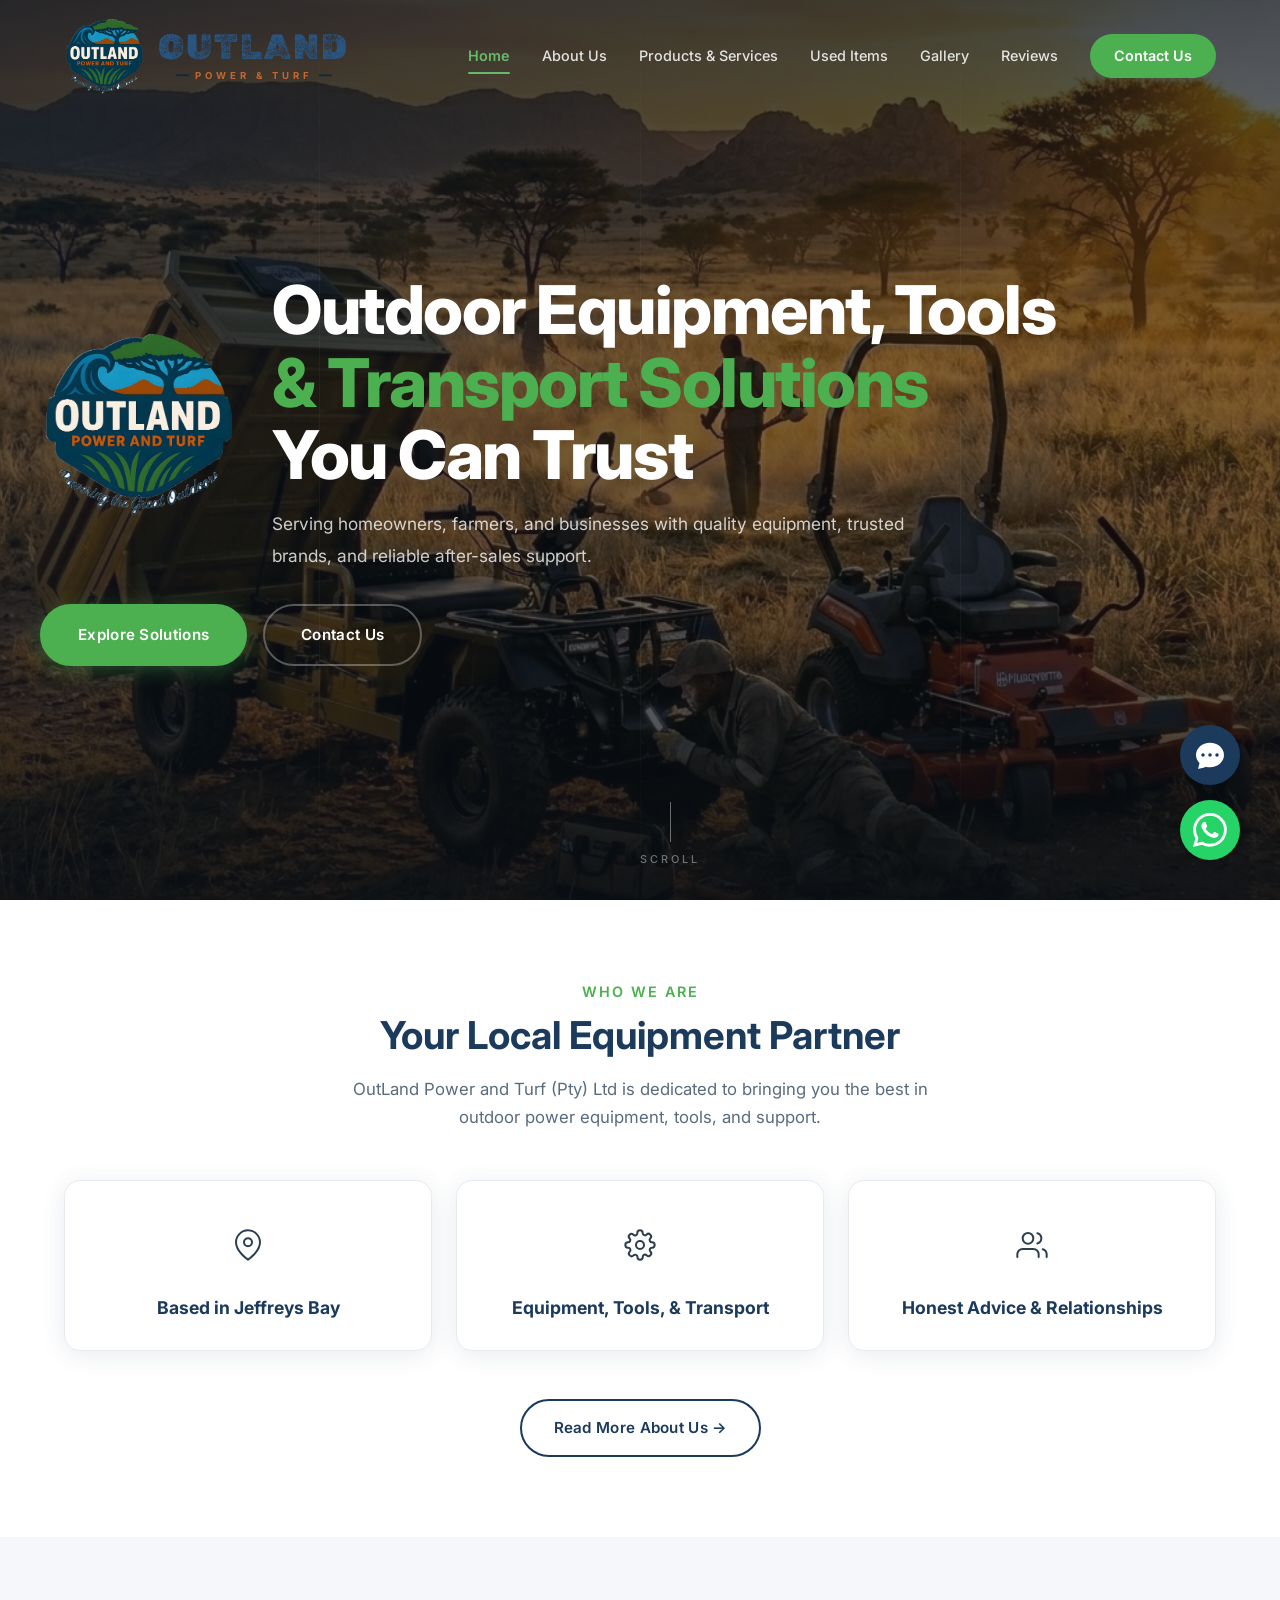
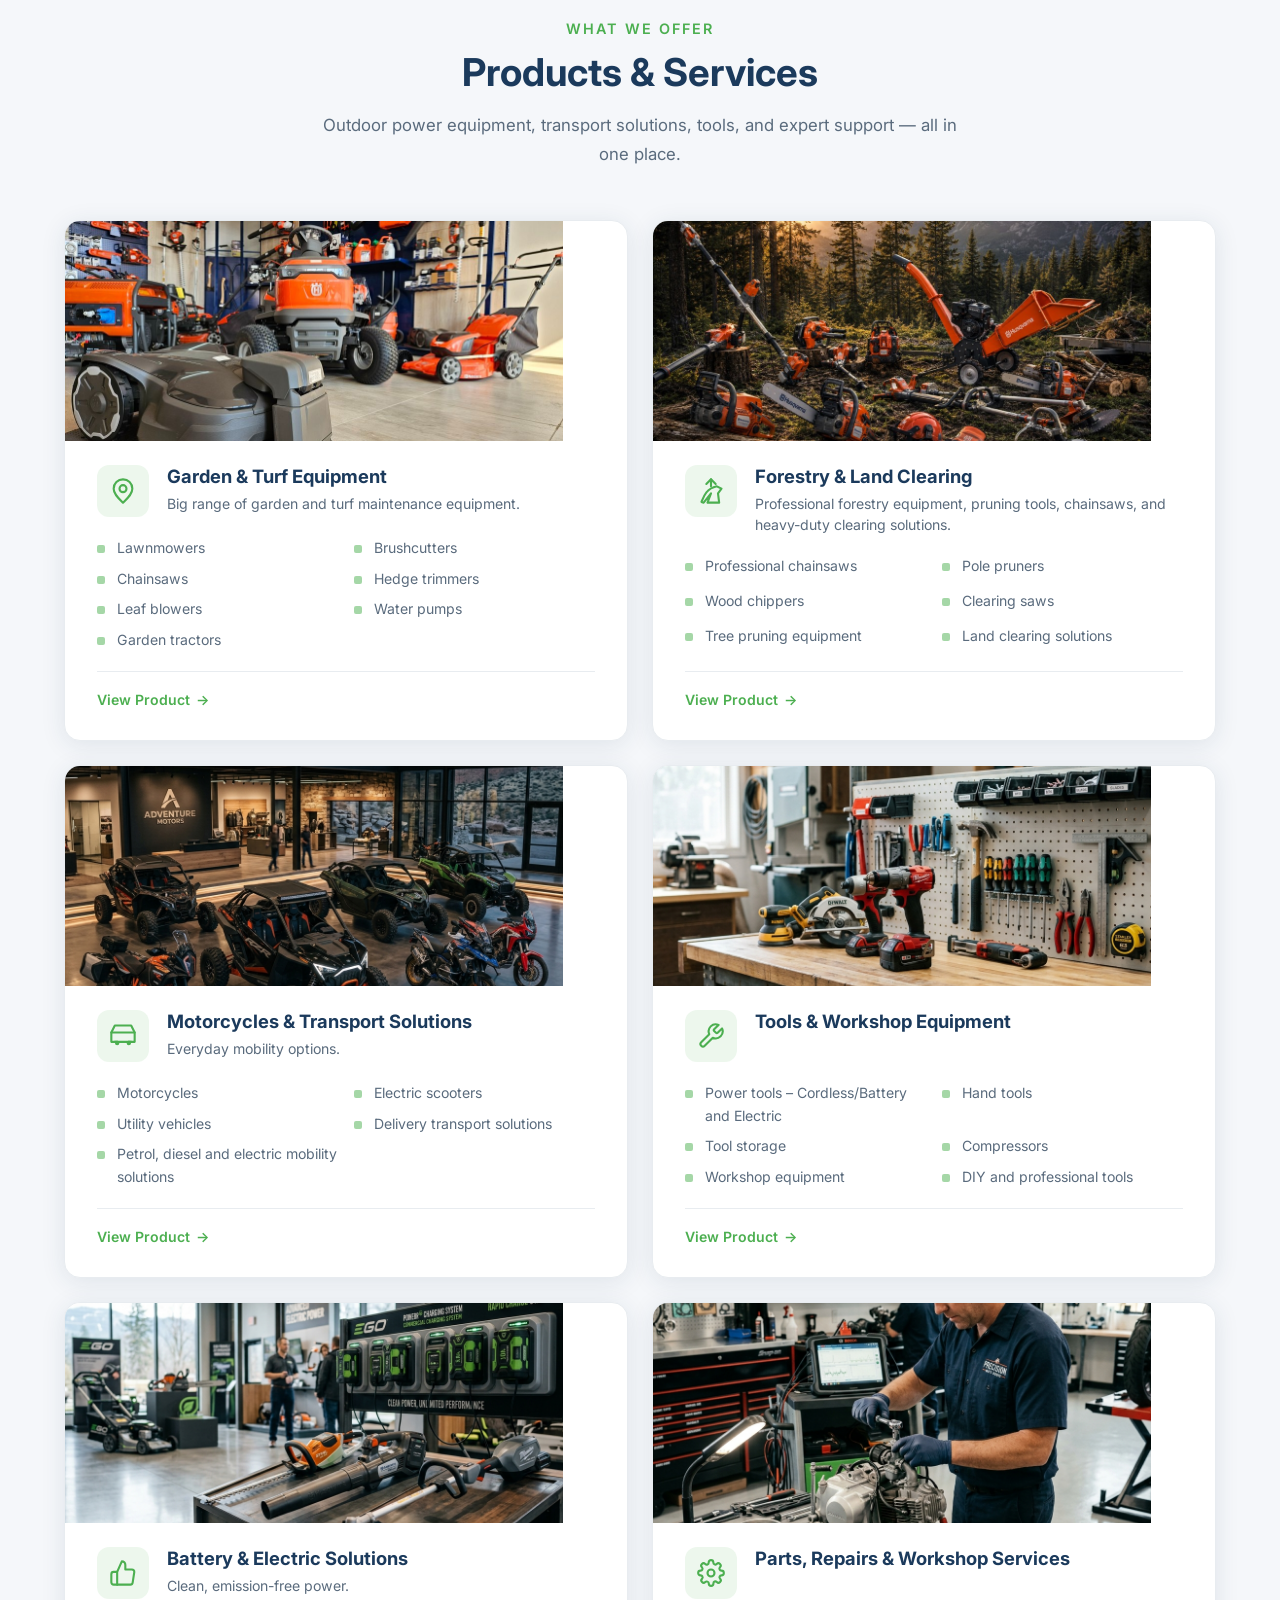
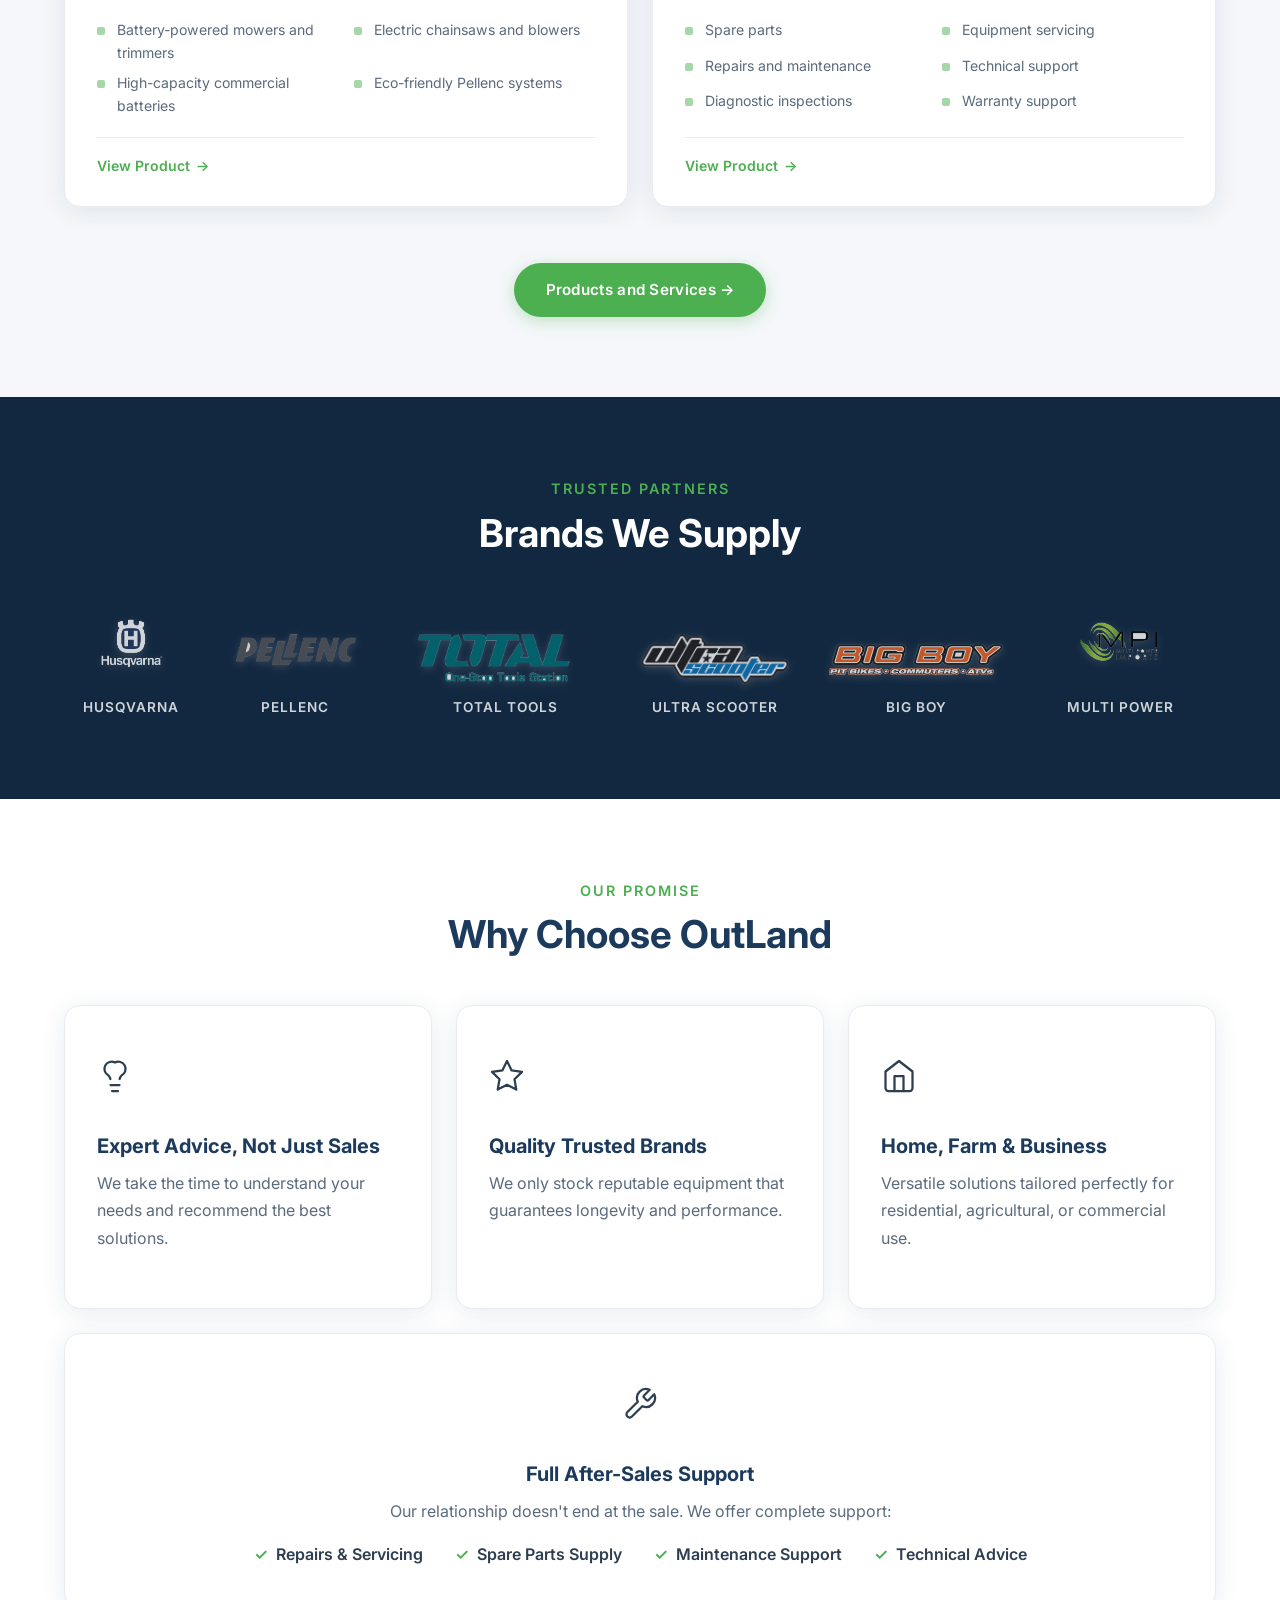
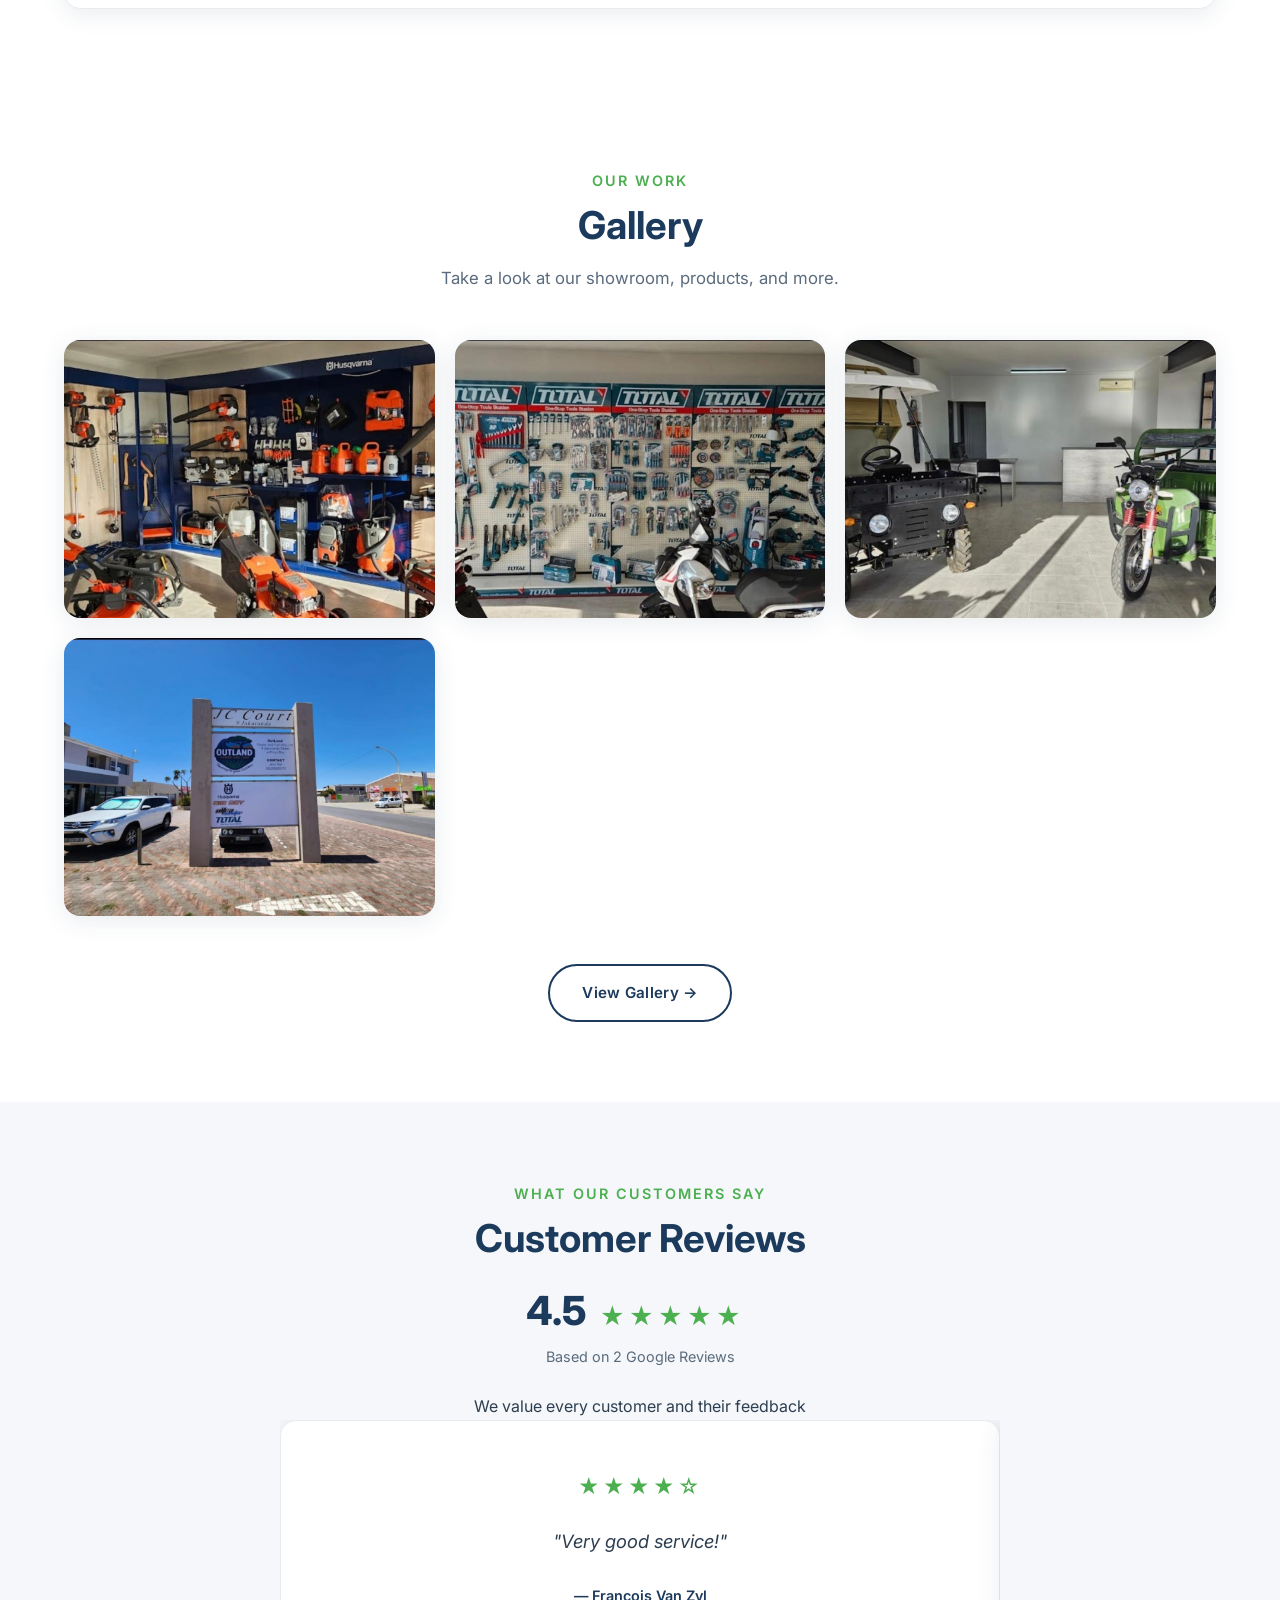
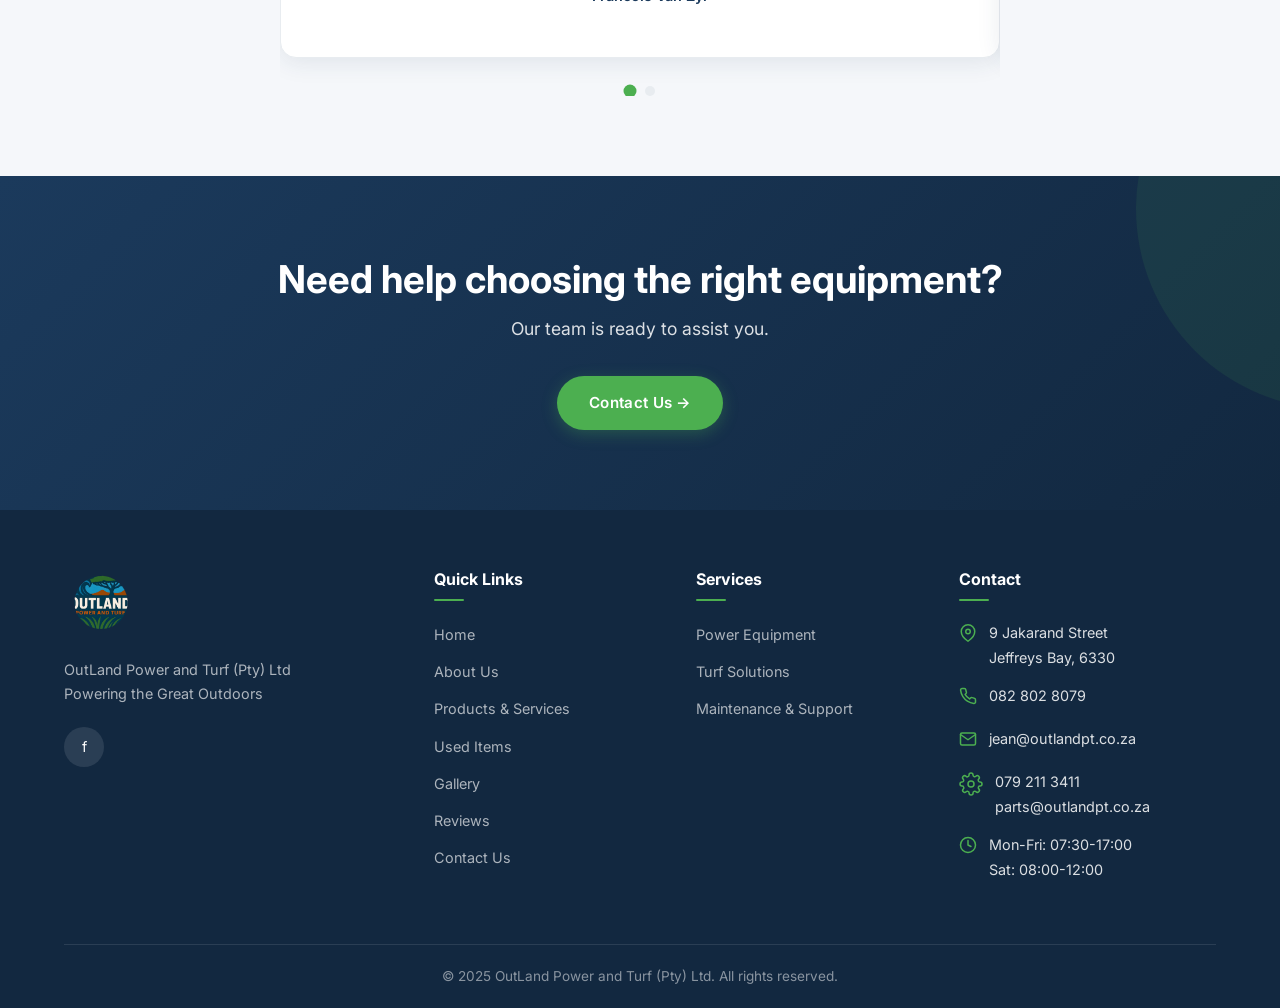
==== commit 0e2a2931: "Add files via upload" ====
--- a/index.html
+++ b/index.html
@@ -269,7 +269,22 @@
 
       </div>
 
-      <div class="text-center fade-in" style="margin-top: 56px;">
+      <!-- Mobile-only: Single CTA block replacing the grid -->
+      <a href="products.html" class="mobile-ps-cta fade-in">
+        <div class="mobile-ps-cta-images">
+          <img src="images/garden-turf.jpg" alt="Garden Equipment">
+          <img src="images/tools.png" alt="Tools">
+          <img src="images/transport.png" alt="Transport">
+          <img src="images/repairs.png" alt="Repairs">
+        </div>
+        <div class="mobile-ps-cta-content">
+          <h3>View All Products &amp; Services</h3>
+          <p>Garden &amp; turf, forestry, transport, tools, battery solutions, parts &amp; repairs</p>
+          <span class="mobile-ps-cta-btn">Explore Now →</span>
+        </div>
+      </a>
+
+      <div class="text-center fade-in desktop-only-btn" style="margin-top: 56px;">
         <a href="products.html" class="btn btn-primary">Products and Services →</a>
       </div>
     </div>
@@ -360,7 +375,7 @@
       <h2 class="section-title">Gallery</h2>
       <p class="section-desc">Take a look at our showroom, products, and more.</p>
 
-      <div class="gallery-grid fade-in">
+      <div class="gallery-grid fade-in desktop-gallery">
         <div class="gallery-item">
           <img src="images/husqvarna-showroom.jpg" alt="Husqvarna Equipment">
           <div class="gallery-item-overlay"><span>Husqvarna Equipment</span></div>
@@ -379,7 +394,20 @@
         </div>
       </div>
 
-      <div style="margin-top: 48px;">
+      <!-- Mobile-only: Simple gallery CTA -->
+      <a href="gallery.html" class="mobile-gallery-cta fade-in">
+        <div class="mobile-gallery-cta-images">
+          <img src="images/husqvarna-showroom.jpg" alt="Showroom">
+          <img src="images/total-tools.jpg" alt="Tools">
+        </div>
+        <div class="mobile-gallery-cta-content">
+          <h3>View Our Gallery</h3>
+          <p>See our showroom, products, and equipment in action</p>
+          <span class="mobile-gallery-cta-btn">View Gallery →</span>
+        </div>
+      </a>
+
+      <div class="desktop-only-btn" style="margin-top: 48px;">
         <a href="gallery.html" class="btn btn-outline">View Gallery →</a>
       </div>
     </div>
--- a/styles.css
+++ b/styles.css
@@ -2350,6 +2350,27 @@
     display: none;
   }
 
+  .navbar:not(.scrolled) .nav-links a {
+    color: var(--text-dark) !important;
+  }
+  .navbar:not(.scrolled) .nav-links a:hover,
+  .navbar:not(.scrolled) .nav-links a.active {
+    color: var(--green) !important;
+  }
+
+  .detailed-grid {
+    grid-template-columns: 1fr !important;
+    gap: 32px !important;
+  }
+
+  .detailed-grid-rev {
+    direction: ltr !important;
+  }
+
+  .detailed-grid-rev > * {
+    direction: ltr !important;
+  }
+
   .ps-grid {
     grid-template-columns: 1fr;
   }
@@ -2657,3 +2678,252 @@
     height: 60vh;
   }
 }
+
+/* ---- Mobile-only CTA blocks (hidden on desktop) ---- */
+.mobile-ps-cta,
+.mobile-gallery-cta {
+  display: none;
+}
+
+/* ---- Mobile Layout Fixes ---- */
+@media (max-width: 768px) {
+  html, body {
+    overflow-x: hidden !important;
+    width: 100%;
+    position: relative;
+  }
+
+  /* Hide the extra logo in the hero section on mobile */
+  .hero-v2-logo {
+    display: none !important;
+  }
+
+  /* ---- Navbar: show text but smaller ---- */
+  .nav-logo-text {
+    display: flex !important;
+  }
+
+  .logo-outland {
+    font-size: 1.2rem !important;
+    letter-spacing: 1px !important;
+  }
+
+  .logo-sub {
+    font-size: 0.45rem !important;
+    letter-spacing: 2px !important;
+    margin-top: 2px !important;
+  }
+
+  .nav-logo img {
+    height: 45px;
+  }
+
+  .nav-logo {
+    gap: 8px !important;
+    flex-shrink: 0;
+  }
+
+  /* ---- Who We Are Cards: stack all 3 vertically ---- */
+  .who-we-are-cards {
+    grid-template-columns: 1fr !important;
+    gap: 16px !important;
+  }
+
+  .who-card {
+    padding: 24px 20px;
+  }
+
+  /* ---- Products & Services: hide grid, show single CTA ---- */
+  .ps-grid {
+    display: none !important;
+  }
+
+  .desktop-only-btn {
+    display: none !important;
+  }
+
+  .mobile-ps-cta {
+    display: block !important;
+    text-decoration: none;
+    color: inherit;
+    border-radius: var(--radius);
+    overflow: hidden;
+    box-shadow: var(--shadow-lg);
+    background: var(--white);
+    border: 1px solid var(--light-grey);
+    transition: all 0.35s ease;
+    margin-top: 8px;
+  }
+
+  .mobile-ps-cta:hover,
+  .mobile-ps-cta:active {
+    transform: translateY(-4px);
+    box-shadow: 0 12px 40px rgba(27, 58, 92, 0.2);
+  }
+
+  .mobile-ps-cta-images {
+    display: grid;
+    grid-template-columns: 1fr 1fr;
+    gap: 2px;
+  }
+
+  .mobile-ps-cta-images img {
+    width: 100%;
+    height: 120px;
+    object-fit: cover;
+  }
+
+  .mobile-ps-cta-content {
+    padding: 24px 20px;
+    text-align: center;
+  }
+
+  .mobile-ps-cta-content h3 {
+    font-size: 1.2rem;
+    color: var(--blue);
+    margin-bottom: 8px;
+  }
+
+  .mobile-ps-cta-content p {
+    font-size: 0.88rem;
+    color: var(--text-light);
+    line-height: 1.6;
+    margin-bottom: 16px;
+  }
+
+  .mobile-ps-cta-btn {
+    display: inline-block;
+    background: var(--green);
+    color: var(--white);
+    padding: 12px 28px;
+    border-radius: var(--radius-pill);
+    font-weight: 600;
+    font-size: 0.9rem;
+    box-shadow: 0 4px 16px rgba(76, 175, 80, 0.3);
+  }
+
+  /* ---- Gallery: hide grid, show simple CTA ---- */
+  .desktop-gallery {
+    display: none !important;
+  }
+
+  .mobile-gallery-cta {
+    display: block !important;
+    text-decoration: none;
+    color: inherit;
+    border-radius: var(--radius);
+    overflow: hidden;
+    box-shadow: var(--shadow-lg);
+    background: var(--white);
+    border: 1px solid var(--light-grey);
+    transition: all 0.35s ease;
+    margin-top: 8px;
+  }
+
+  .mobile-gallery-cta:hover,
+  .mobile-gallery-cta:active {
+    transform: translateY(-4px);
+    box-shadow: 0 12px 40px rgba(27, 58, 92, 0.2);
+  }
+
+  .mobile-gallery-cta-images {
+    display: grid;
+    grid-template-columns: 1fr 1fr;
+    gap: 2px;
+  }
+
+  .mobile-gallery-cta-images img {
+    width: 100%;
+    height: 140px;
+    object-fit: cover;
+  }
+
+  .mobile-gallery-cta-content {
+    padding: 24px 20px;
+    text-align: center;
+  }
+
+  .mobile-gallery-cta-content h3 {
+    font-size: 1.2rem;
+    color: var(--blue);
+    margin-bottom: 8px;
+  }
+
+  .mobile-gallery-cta-content p {
+    font-size: 0.88rem;
+    color: var(--text-light);
+    line-height: 1.6;
+    margin-bottom: 16px;
+  }
+
+  .mobile-gallery-cta-btn {
+    display: inline-block;
+    background: var(--blue);
+    color: var(--white);
+    padding: 12px 28px;
+    border-radius: var(--radius-pill);
+    font-weight: 600;
+    font-size: 0.9rem;
+    box-shadow: 0 4px 16px rgba(27, 58, 92, 0.3);
+  }
+
+  /* ---- Why Choose OutLand: single column on mobile ---- */
+  .why-grid {
+    grid-template-columns: 1fr !important;
+    gap: 16px !important;
+  }
+
+  .why-card {
+    padding: 28px 24px;
+  }
+
+  .why-card-large {
+    grid-column: span 1 !important;
+    text-align: left;
+  }
+
+  .why-list {
+    justify-content: flex-start !important;
+    gap: 16px !important;
+  }
+
+  /* ---- Fix hamburger menu visibility ---- */
+  .hamburger {
+    display: flex !important;
+    margin-left: auto;
+  }
+  
+  /* Hide the navbar overlay to prevent invisible clickable areas */
+  .nav-overlay {
+    display: none;
+  }
+  
+  .nav-overlay.active {
+    display: block;
+    position: fixed;
+    inset: 0;
+    background: rgba(0,0,0,0.5);
+    z-index: 998;
+  }
+
+  /* Prevent any element from causing horizontal overflow */
+  .container,
+  .section,
+  .hero-v2,
+  .footer,
+  .cta-section,
+  .brands-grid,
+  .footer-grid {
+    max-width: 100vw;
+    overflow-x: hidden;
+  }
+
+  /* Brands grid fix */
+  .brands-grid {
+    grid-template-columns: repeat(2, 1fr) !important;
+    gap: 16px !important;
+  }
+}
+
+
+
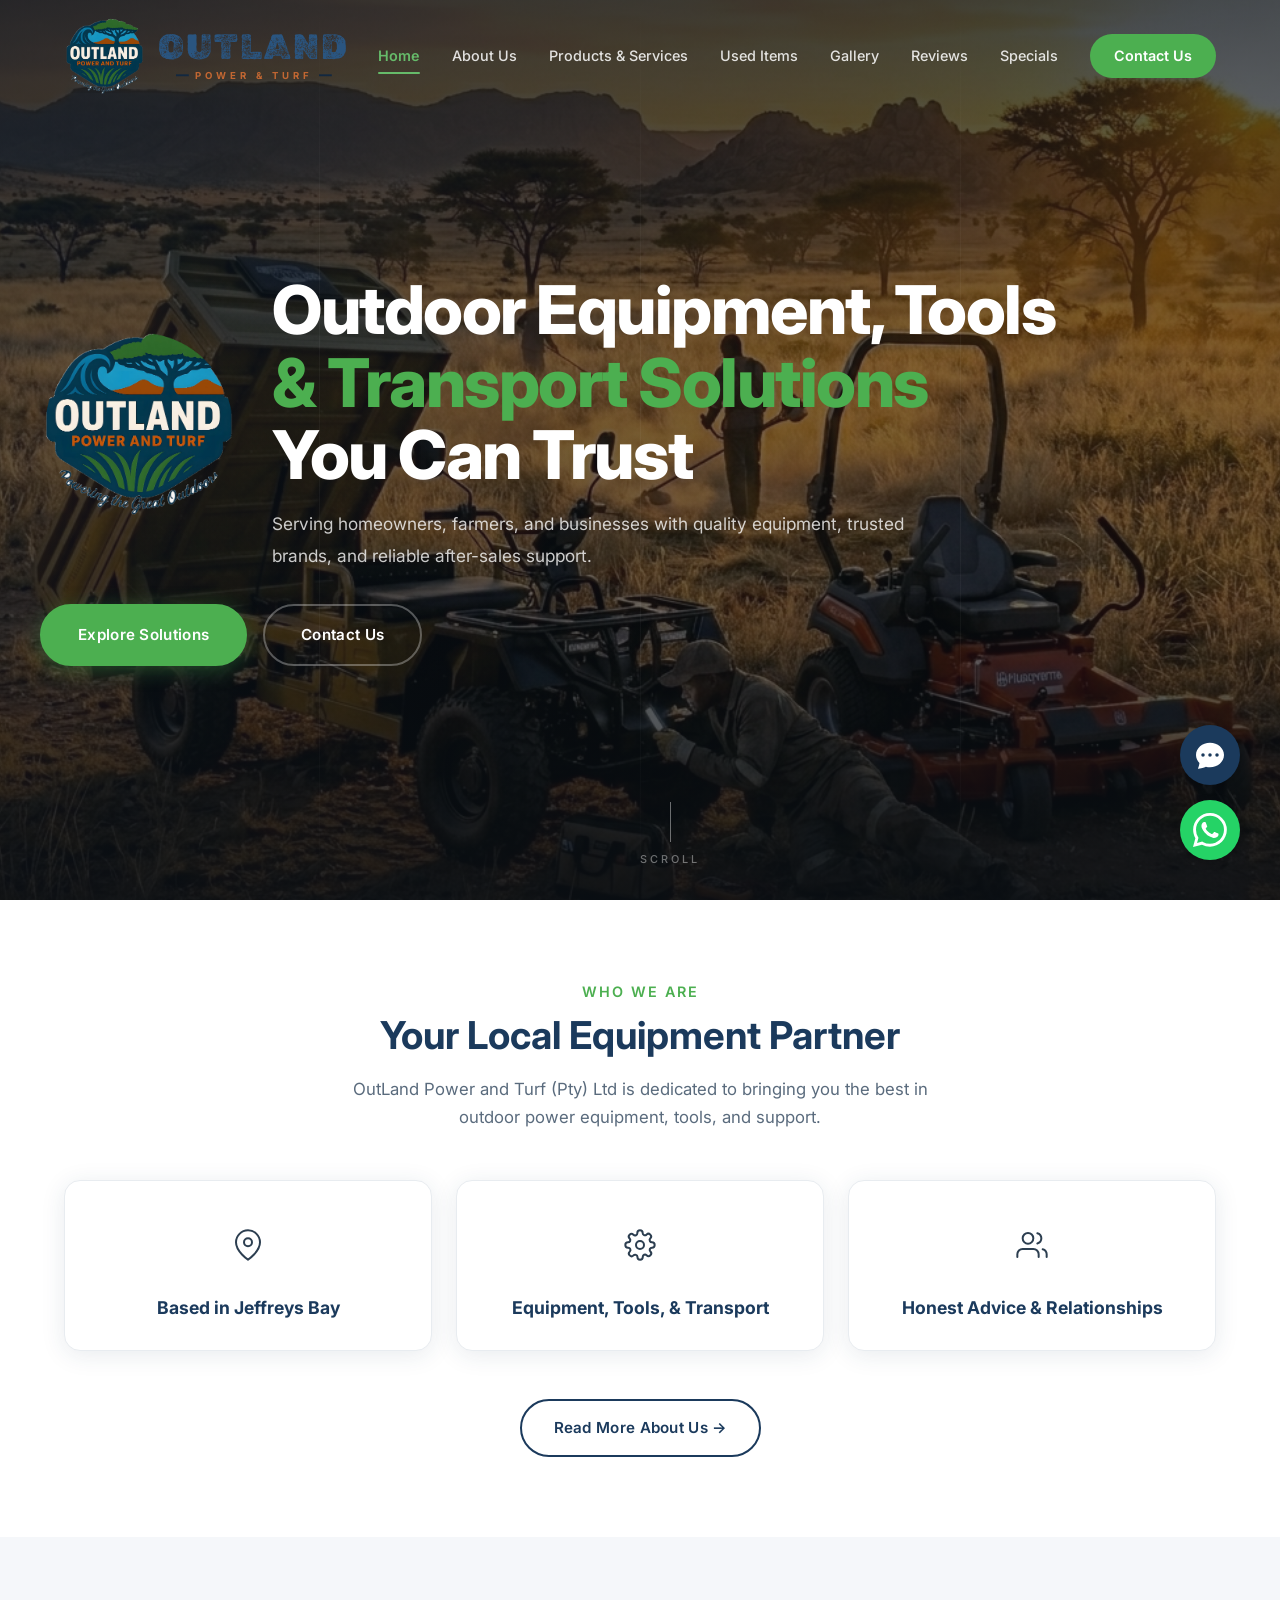
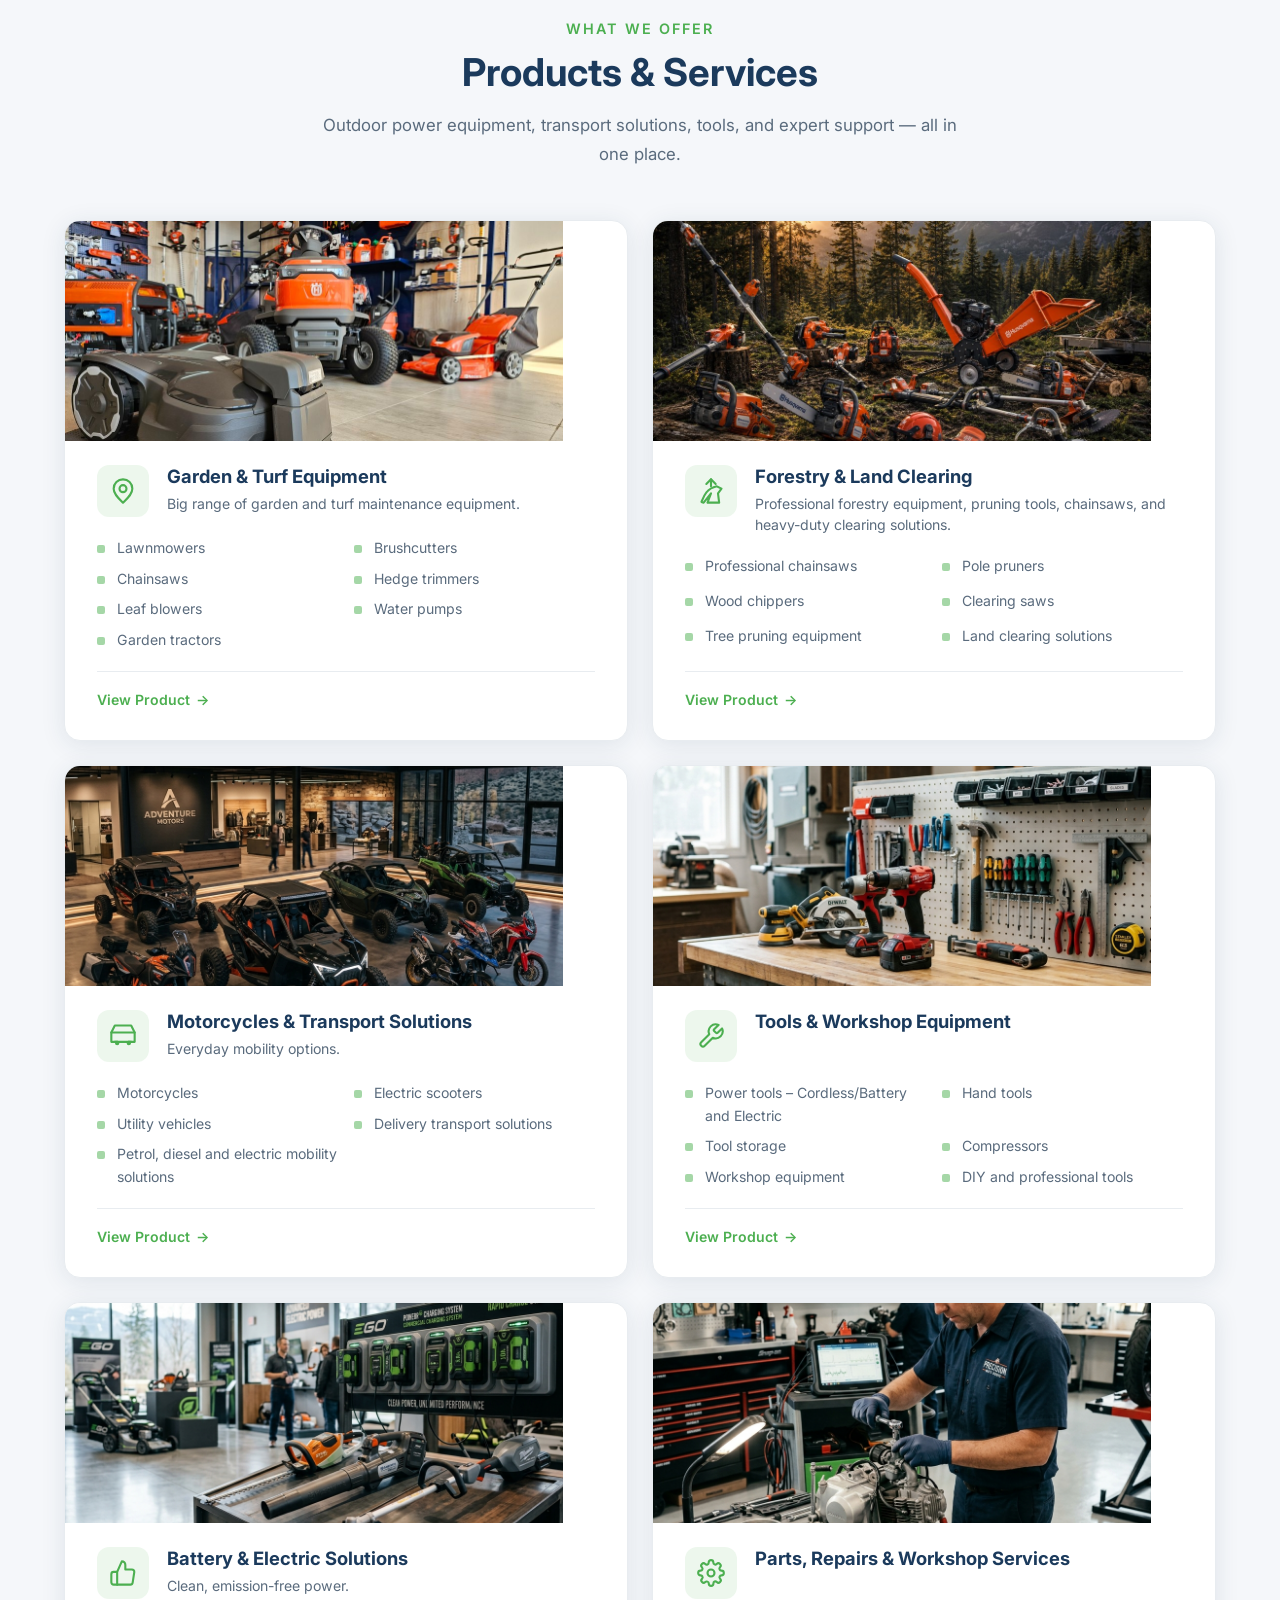
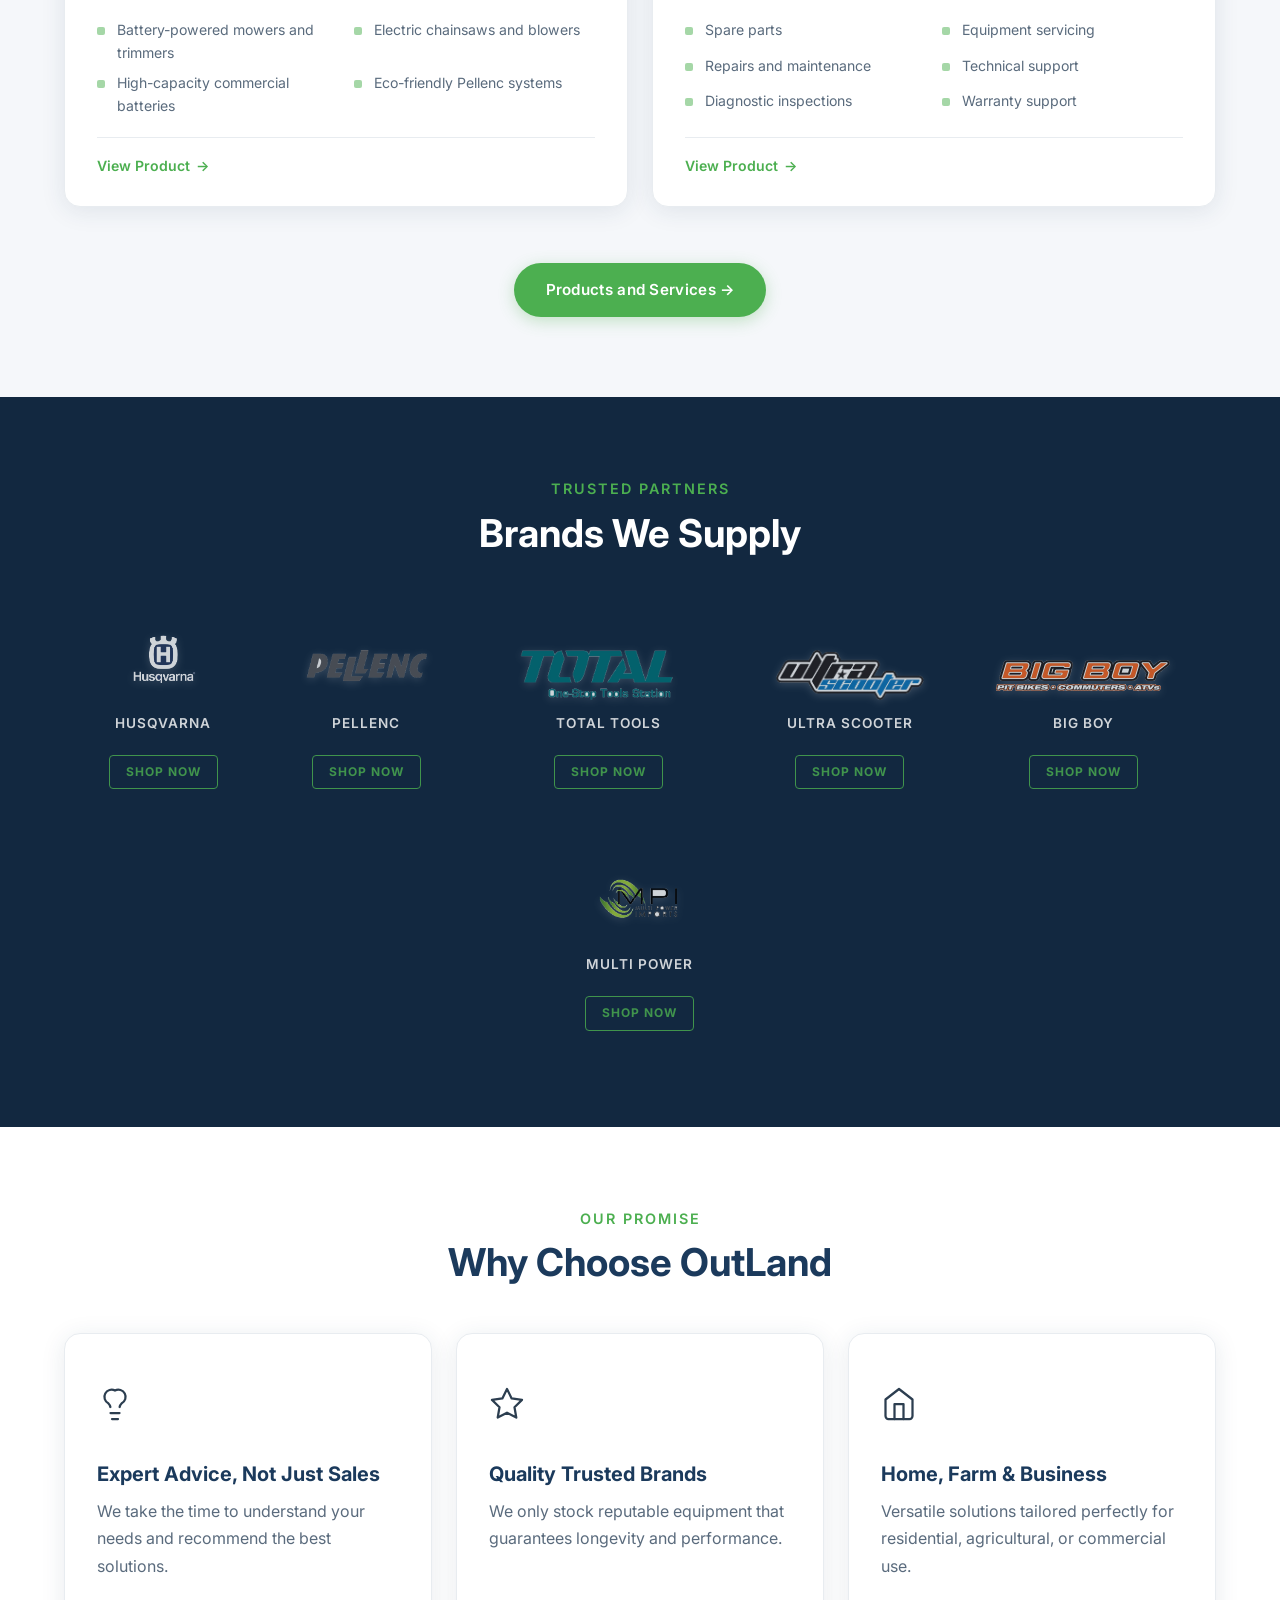
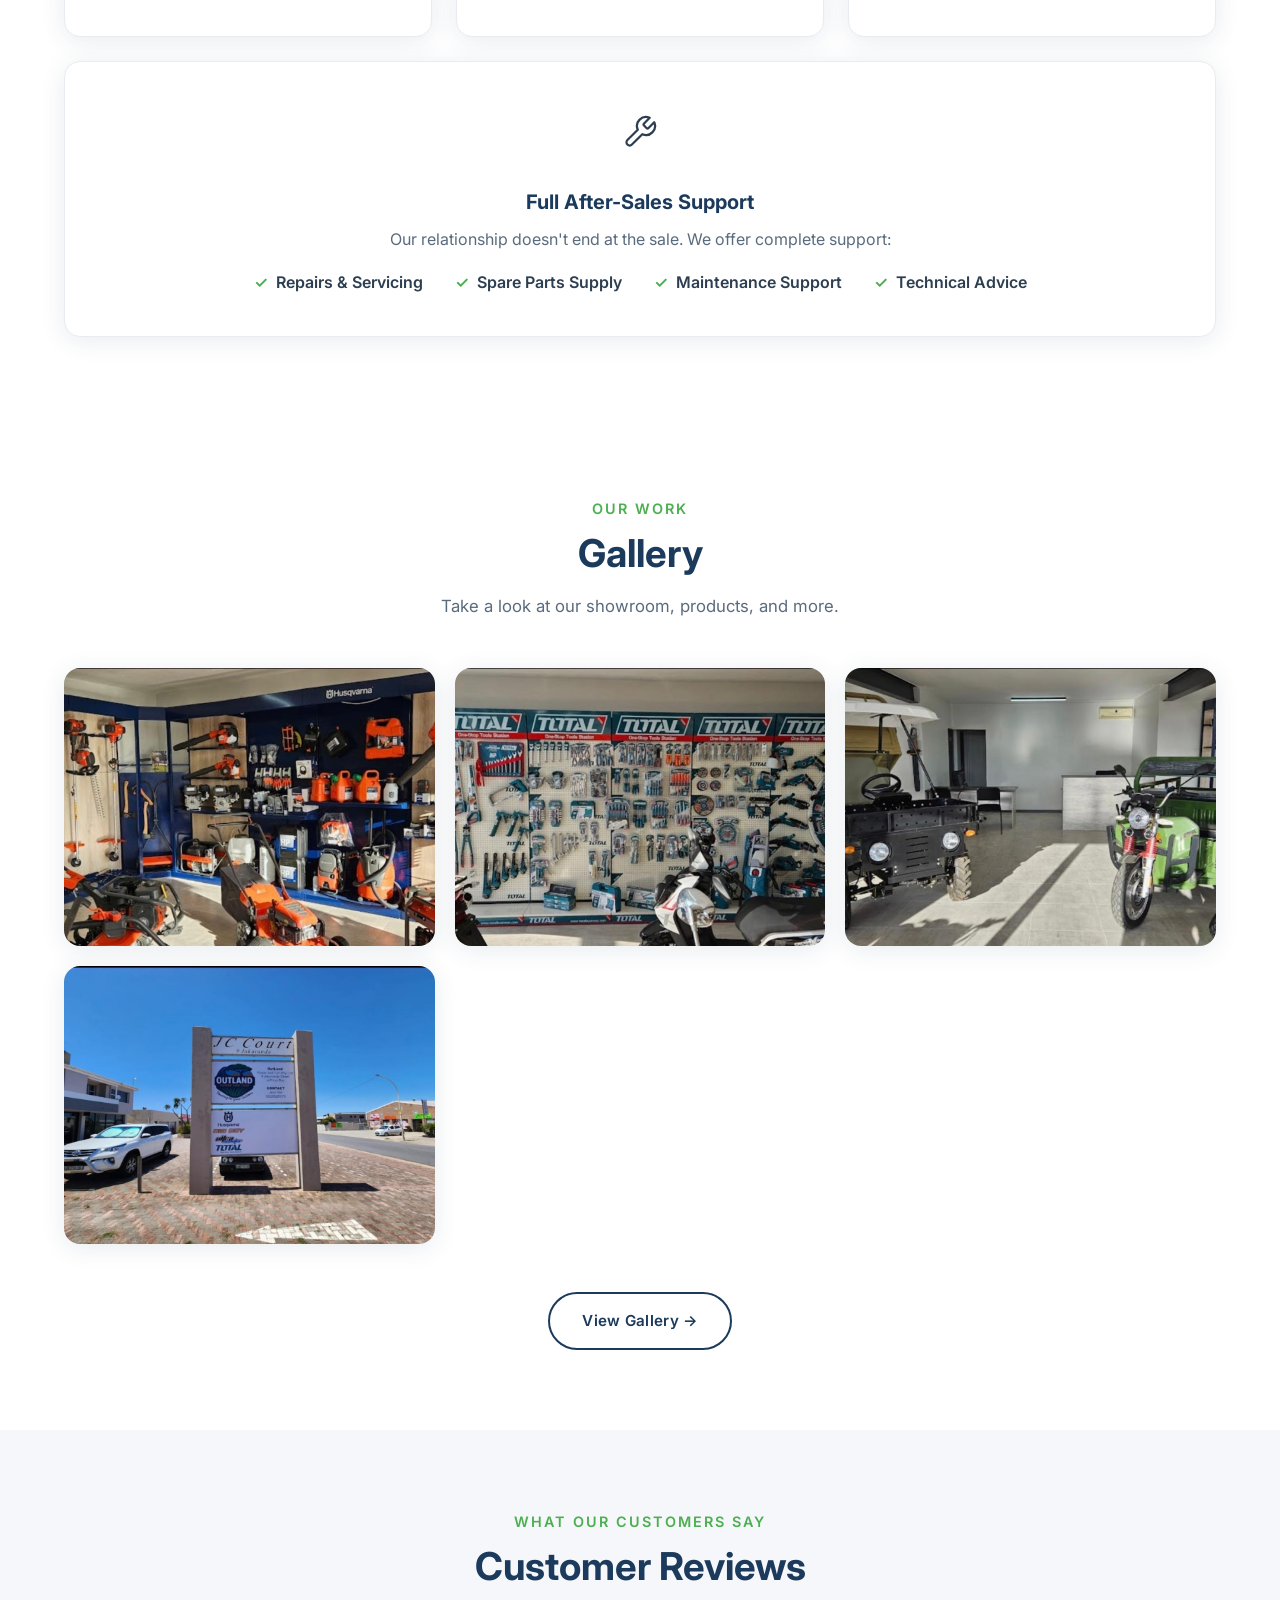
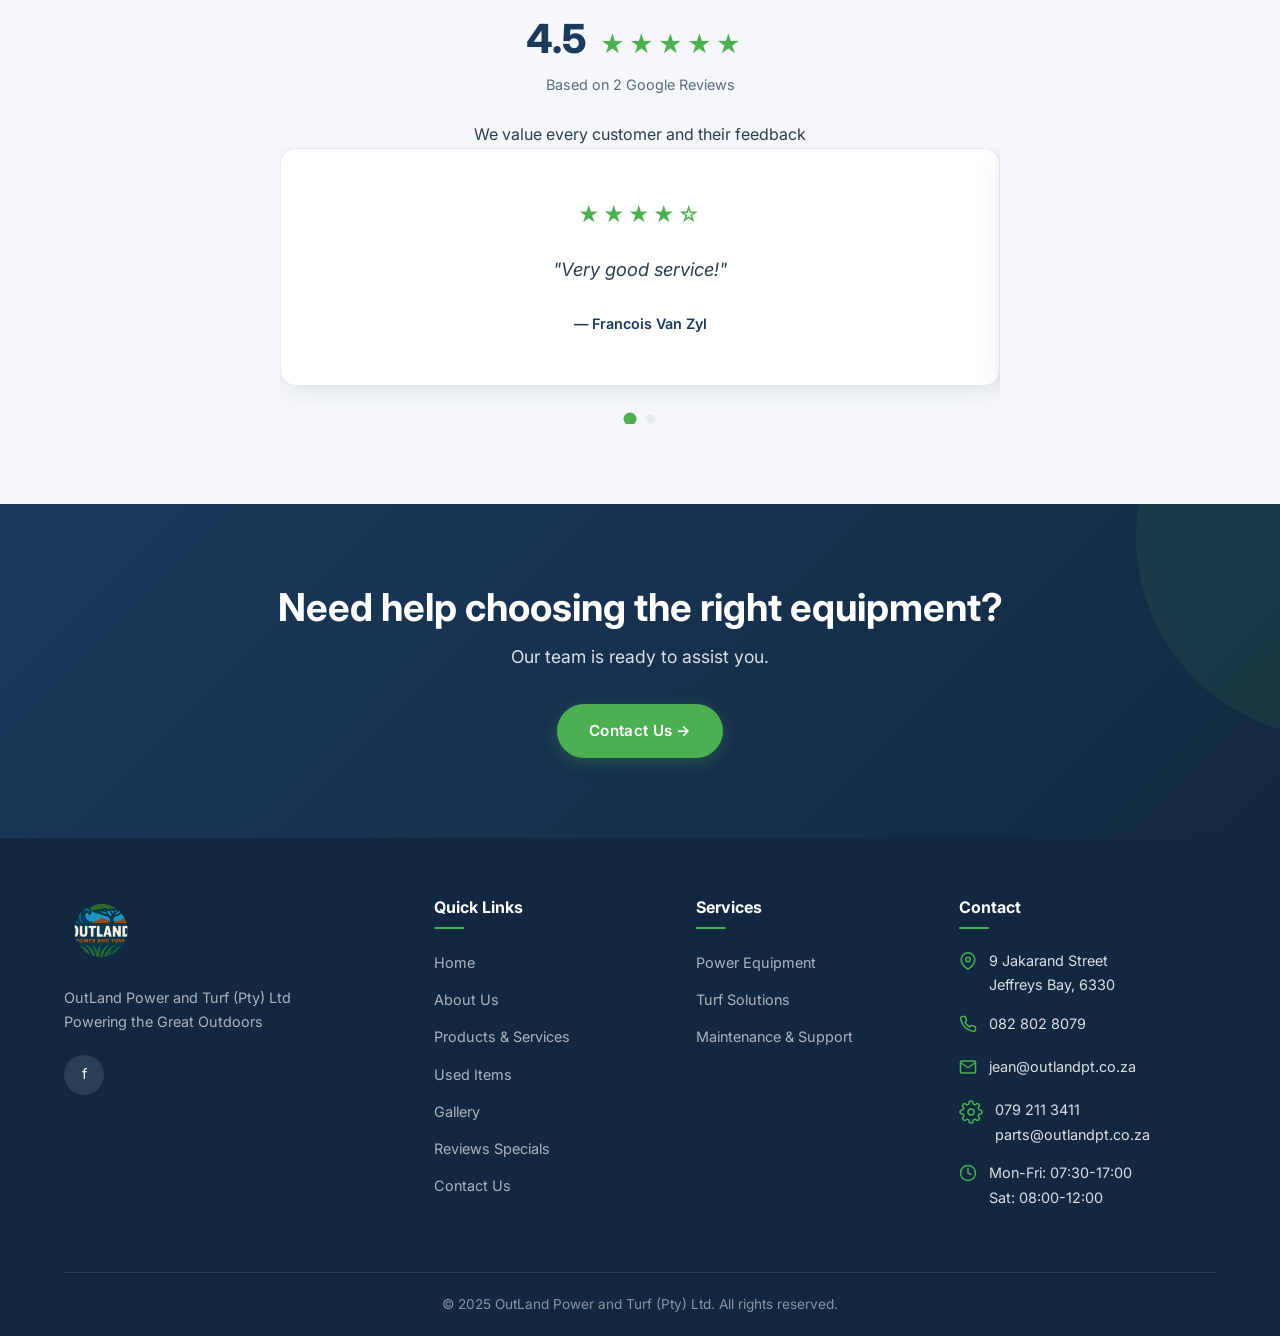
==== commit 8b14a088: "Add files via upload" ====
--- a/index.html
+++ b/index.html
@@ -32,6 +32,7 @@
         <a href="used-items.html">Used Items</a>
         <a href="gallery.html">Gallery</a>
         <a href="reviews.html">Reviews</a>
+        <a href="specials.html">Specials</a>
         <a href="contact.html" class="nav-cta">Contact Us</a>
       </div>
       <div class="hamburger" id="hamburger">
@@ -476,7 +477,8 @@
             <li><a href="products.html">Products &amp; Services</a></li>
             <li><a href="used-items.html">Used Items</a></li>
             <li><a href="gallery.html">Gallery</a></li>
-            <li><a href="reviews.html">Reviews</a></li>
+            <li><a href="reviews.html">Reviews</a>
+        <a href="specials.html">Specials</a></li>
             <li><a href="contact.html">Contact Us</a></li>
           </ul>
         </div>
--- a/styles.css
+++ b/styles.css
@@ -681,6 +681,10 @@
   background: var(--off-white);
 }
 
+.section-light-grey {
+  background: var(--light-grey);
+}
+
 .section-blue {
   background: var(--blue);
   color: var(--white);
@@ -1625,11 +1629,39 @@
   opacity: 0.8;
   gap: 12px;
   text-decoration: none;
+  position: relative;
+  padding: 15px;
+  border-radius: 8px;
+  background: transparent;
+  border: 1px solid transparent;
 }
 
 .brand-logo-link:hover {
   opacity: 1;
   transform: scale(1.05);
+  background: rgba(0, 0, 0, 0.03);
+  border-color: rgba(0, 0, 0, 0.08);
+}
+
+.brand-logo-link::after {
+  content: "Shop Now";
+  display: inline-block;
+  margin-top: 8px;
+  font-size: 0.75rem;
+  font-weight: 700;
+  color: var(--orange);
+  text-transform: uppercase;
+  letter-spacing: 1px;
+  padding: 6px 16px;
+  border: 1.5px solid var(--orange);
+  border-radius: 4px;
+  transition: all 0.3s ease;
+}
+
+.brand-logo-link:hover::after {
+  background: var(--orange);
+  color: var(--white);
+  box-shadow: 0 4px 10px rgba(76, 175, 80, 0.4);
 }
 
 .brand-logo-img {
@@ -2678,252 +2710,466 @@
     height: 60vh;
   }
 }
-
-/* ---- Mobile-only CTA blocks (hidden on desktop) ---- */
-.mobile-ps-cta,
-.mobile-gallery-cta {
-  display: none;
-}
-
-/* ---- Mobile Layout Fixes ---- */
-@media (max-width: 768px) {
-  html, body {
-    overflow-x: hidden !important;
-    width: 100%;
-    position: relative;
-  }
-
-  /* Hide the extra logo in the hero section on mobile */
-  .hero-v2-logo {
-    display: none !important;
-  }
-
-  /* ---- Navbar: show text but smaller ---- */
-  .nav-logo-text {
-    display: flex !important;
-  }
-
-  .logo-outland {
-    font-size: 1.2rem !important;
-    letter-spacing: 1px !important;
-  }
-
-  .logo-sub {
-    font-size: 0.45rem !important;
-    letter-spacing: 2px !important;
-    margin-top: 2px !important;
-  }
-
-  .nav-logo img {
-    height: 45px;
-  }
-
-  .nav-logo {
-    gap: 8px !important;
-    flex-shrink: 0;
-  }
-
-  /* ---- Who We Are Cards: stack all 3 vertically ---- */
-  .who-we-are-cards {
-    grid-template-columns: 1fr !important;
-    gap: 16px !important;
-  }
-
-  .who-card {
-    padding: 24px 20px;
-  }
-
-  /* ---- Products & Services: hide grid, show single CTA ---- */
-  .ps-grid {
-    display: none !important;
-  }
-
-  .desktop-only-btn {
-    display: none !important;
-  }
-
-  .mobile-ps-cta {
-    display: block !important;
-    text-decoration: none;
-    color: inherit;
-    border-radius: var(--radius);
-    overflow: hidden;
-    box-shadow: var(--shadow-lg);
-    background: var(--white);
-    border: 1px solid var(--light-grey);
-    transition: all 0.35s ease;
-    margin-top: 8px;
-  }
-
-  .mobile-ps-cta:hover,
-  .mobile-ps-cta:active {
-    transform: translateY(-4px);
-    box-shadow: 0 12px 40px rgba(27, 58, 92, 0.2);
-  }
-
-  .mobile-ps-cta-images {
-    display: grid;
-    grid-template-columns: 1fr 1fr;
-    gap: 2px;
-  }
-
-  .mobile-ps-cta-images img {
-    width: 100%;
-    height: 120px;
-    object-fit: cover;
-  }
-
-  .mobile-ps-cta-content {
-    padding: 24px 20px;
-    text-align: center;
-  }
-
-  .mobile-ps-cta-content h3 {
-    font-size: 1.2rem;
-    color: var(--blue);
-    margin-bottom: 8px;
-  }
-
-  .mobile-ps-cta-content p {
-    font-size: 0.88rem;
-    color: var(--text-light);
-    line-height: 1.6;
-    margin-bottom: 16px;
-  }
-
-  .mobile-ps-cta-btn {
-    display: inline-block;
-    background: var(--green);
-    color: var(--white);
-    padding: 12px 28px;
-    border-radius: var(--radius-pill);
-    font-weight: 600;
-    font-size: 0.9rem;
-    box-shadow: 0 4px 16px rgba(76, 175, 80, 0.3);
-  }
-
-  /* ---- Gallery: hide grid, show simple CTA ---- */
-  .desktop-gallery {
-    display: none !important;
-  }
-
-  .mobile-gallery-cta {
-    display: block !important;
-    text-decoration: none;
-    color: inherit;
-    border-radius: var(--radius);
-    overflow: hidden;
-    box-shadow: var(--shadow-lg);
-    background: var(--white);
-    border: 1px solid var(--light-grey);
-    transition: all 0.35s ease;
-    margin-top: 8px;
-  }
-
-  .mobile-gallery-cta:hover,
-  .mobile-gallery-cta:active {
-    transform: translateY(-4px);
-    box-shadow: 0 12px 40px rgba(27, 58, 92, 0.2);
-  }
-
-  .mobile-gallery-cta-images {
-    display: grid;
-    grid-template-columns: 1fr 1fr;
-    gap: 2px;
-  }
-
-  .mobile-gallery-cta-images img {
-    width: 100%;
-    height: 140px;
-    object-fit: cover;
-  }
-
-  .mobile-gallery-cta-content {
-    padding: 24px 20px;
-    text-align: center;
-  }
-
-  .mobile-gallery-cta-content h3 {
-    font-size: 1.2rem;
-    color: var(--blue);
-    margin-bottom: 8px;
-  }
-
-  .mobile-gallery-cta-content p {
-    font-size: 0.88rem;
-    color: var(--text-light);
-    line-height: 1.6;
-    margin-bottom: 16px;
-  }
-
-  .mobile-gallery-cta-btn {
-    display: inline-block;
-    background: var(--blue);
-    color: var(--white);
-    padding: 12px 28px;
-    border-radius: var(--radius-pill);
-    font-weight: 600;
-    font-size: 0.9rem;
-    box-shadow: 0 4px 16px rgba(27, 58, 92, 0.3);
-  }
-
-  /* ---- Why Choose OutLand: single column on mobile ---- */
-  .why-grid {
-    grid-template-columns: 1fr !important;
-    gap: 16px !important;
-  }
-
-  .why-card {
-    padding: 28px 24px;
-  }
-
-  .why-card-large {
-    grid-column: span 1 !important;
-    text-align: left;
-  }
-
-  .why-list {
-    justify-content: flex-start !important;
-    gap: 16px !important;
-  }
-
-  /* ---- Fix hamburger menu visibility ---- */
-  .hamburger {
-    display: flex !important;
-    margin-left: auto;
-  }
-  
-  /* Hide the navbar overlay to prevent invisible clickable areas */
-  .nav-overlay {
-    display: none;
-  }
-  
-  .nav-overlay.active {
-    display: block;
-    position: fixed;
-    inset: 0;
-    background: rgba(0,0,0,0.5);
-    z-index: 998;
-  }
-
-  /* Prevent any element from causing horizontal overflow */
-  .container,
-  .section,
-  .hero-v2,
-  .footer,
-  .cta-section,
-  .brands-grid,
-  .footer-grid {
-    max-width: 100vw;
-    overflow-x: hidden;
-  }
-
-  /* Brands grid fix */
-  .brands-grid {
-    grid-template-columns: repeat(2, 1fr) !important;
-    gap: 16px !important;
-  }
-}
-
-
-
+
+/* ---- Mobile-only CTA blocks (hidden on desktop) ---- */
+.mobile-ps-cta,
+.mobile-gallery-cta {
+  display: none;
+}
+
+/* ---- Mobile Layout Fixes ---- */
+@media (max-width: 768px) {
+  html, body {
+    overflow-x: hidden !important;
+    width: 100%;
+    position: relative;
+  }
+
+  /* Hide the extra logo in the hero section on mobile */
+  .hero-v2-logo {
+    display: none !important;
+  }
+
+  /* ---- Navbar: show text but smaller ---- */
+  .nav-logo-text {
+    display: flex !important;
+  }
+
+  .logo-outland {
+    font-size: 1.2rem !important;
+    letter-spacing: 1px !important;
+  }
+
+  .logo-sub {
+    font-size: 0.45rem !important;
+    letter-spacing: 2px !important;
+    margin-top: 2px !important;
+  }
+
+  .nav-logo img {
+    height: 45px;
+  }
+
+  .nav-logo {
+    gap: 8px !important;
+    flex-shrink: 0;
+  }
+
+  /* ---- Who We Are Cards: stack all 3 vertically ---- */
+  .who-we-are-cards {
+    grid-template-columns: 1fr !important;
+    gap: 16px !important;
+  }
+
+  .who-card {
+    padding: 24px 20px;
+  }
+
+  /* ---- Products & Services: hide grid, show single CTA ---- */
+  .ps-grid {
+    display: none !important;
+  }
+
+  .desktop-only-btn {
+    display: none !important;
+  }
+
+  .mobile-ps-cta {
+    display: block !important;
+    text-decoration: none;
+    color: inherit;
+    border-radius: var(--radius);
+    overflow: hidden;
+    box-shadow: var(--shadow-lg);
+    background: var(--white);
+    border: 1px solid var(--light-grey);
+    transition: all 0.35s ease;
+    margin-top: 8px;
+  }
+
+  .mobile-ps-cta:hover,
+  .mobile-ps-cta:active {
+    transform: translateY(-4px);
+    box-shadow: 0 12px 40px rgba(27, 58, 92, 0.2);
+  }
+
+  .mobile-ps-cta-images {
+    display: grid;
+    grid-template-columns: 1fr 1fr;
+    gap: 2px;
+  }
+
+  .mobile-ps-cta-images img {
+    width: 100%;
+    height: 120px;
+    object-fit: cover;
+  }
+
+  .mobile-ps-cta-content {
+    padding: 24px 20px;
+    text-align: center;
+  }
+
+  .mobile-ps-cta-content h3 {
+    font-size: 1.2rem;
+    color: var(--blue);
+    margin-bottom: 8px;
+  }
+
+  .mobile-ps-cta-content p {
+    font-size: 0.88rem;
+    color: var(--text-light);
+    line-height: 1.6;
+    margin-bottom: 16px;
+  }
+
+  .mobile-ps-cta-btn {
+    display: inline-block;
+    background: var(--green);
+    color: var(--white);
+    padding: 12px 28px;
+    border-radius: var(--radius-pill);
+    font-weight: 600;
+    font-size: 0.9rem;
+    box-shadow: 0 4px 16px rgba(76, 175, 80, 0.3);
+  }
+
+  /* ---- Gallery: hide grid, show simple CTA ---- */
+  .desktop-gallery {
+    display: none !important;
+  }
+
+  .mobile-gallery-cta {
+    display: block !important;
+    text-decoration: none;
+    color: inherit;
+    border-radius: var(--radius);
+    overflow: hidden;
+    box-shadow: var(--shadow-lg);
+    background: var(--white);
+    border: 1px solid var(--light-grey);
+    transition: all 0.35s ease;
+    margin-top: 8px;
+  }
+
+  .mobile-gallery-cta:hover,
+  .mobile-gallery-cta:active {
+    transform: translateY(-4px);
+    box-shadow: 0 12px 40px rgba(27, 58, 92, 0.2);
+  }
+
+  .mobile-gallery-cta-images {
+    display: grid;
+    grid-template-columns: 1fr 1fr;
+    gap: 2px;
+  }
+
+  .mobile-gallery-cta-images img {
+    width: 100%;
+    height: 140px;
+    object-fit: cover;
+  }
+
+  .mobile-gallery-cta-content {
+    padding: 24px 20px;
+    text-align: center;
+  }
+
+  .mobile-gallery-cta-content h3 {
+    font-size: 1.2rem;
+    color: var(--blue);
+    margin-bottom: 8px;
+  }
+
+  .mobile-gallery-cta-content p {
+    font-size: 0.88rem;
+    color: var(--text-light);
+    line-height: 1.6;
+    margin-bottom: 16px;
+  }
+
+  .mobile-gallery-cta-btn {
+    display: inline-block;
+    background: var(--blue);
+    color: var(--white);
+    padding: 12px 28px;
+    border-radius: var(--radius-pill);
+    font-weight: 600;
+    font-size: 0.9rem;
+    box-shadow: 0 4px 16px rgba(27, 58, 92, 0.3);
+  }
+
+  /* ---- Why Choose OutLand: single column on mobile ---- */
+  .why-grid {
+    grid-template-columns: 1fr !important;
+    gap: 16px !important;
+  }
+
+  .why-card {
+    padding: 28px 24px;
+  }
+
+  .why-card-large {
+    grid-column: span 1 !important;
+    text-align: left;
+  }
+
+  .why-list {
+    justify-content: flex-start !important;
+    gap: 16px !important;
+  }
+
+  /* ---- Fix hamburger menu visibility ---- */
+  .hamburger {
+    display: flex !important;
+    margin-left: auto;
+  }
+  
+  /* Hide the navbar overlay to prevent invisible clickable areas */
+  .nav-overlay {
+    display: none;
+  }
+  
+  .nav-overlay.active {
+    display: block;
+    position: fixed;
+    inset: 0;
+    background: rgba(0,0,0,0.5);
+    z-index: 998;
+  }
+
+  /* Prevent any element from causing horizontal overflow */
+  .container,
+  .section,
+  .hero-v2,
+  .footer,
+  .cta-section,
+  .brands-grid,
+  .footer-grid {
+    max-width: 100vw;
+    overflow-x: hidden;
+  }
+
+  /* Brands grid fix */
+  .brands-grid {
+    grid-template-columns: repeat(2, 1fr) !important;
+    gap: 16px !important;
+  }
+}
+
+
+
+/* ---- Service Overlap Layout ---- */
+.service-overlap {
+  display: flex;
+  flex-direction: column;
+  position: relative;
+  align-items: center;
+  max-width: 1100px;
+  margin: 0 auto;
+}
+
+@media (min-width: 992px) {
+  .service-overlap {
+    flex-direction: row;
+    align-items: flex-start;
+  }
+}
+
+.service-overlap-img {
+  width: 100%;
+  border-radius: var(--radius);
+  overflow: hidden;
+  box-shadow: var(--shadow-lg);
+  z-index: 1;
+}
+
+@media (min-width: 992px) {
+  .service-overlap-img {
+    width: 60%;
+    margin-top: 40px;
+  }
+}
+
+.service-overlap-img img {
+  width: 100%;
+  height: 500px;
+  object-fit: cover;
+  transition: var(--transition);
+}
+
+.service-overlap-img:hover img {
+  transform: scale(1.05);
+}
+
+.service-overlap-card {
+  background: var(--white);
+  border-radius: var(--radius);
+  padding: 48px;
+  box-shadow: 0 20px 60px rgba(27, 58, 92, 0.15);
+  z-index: 2;
+  position: relative;
+  margin-top: -60px;
+  width: 92%;
+}
+
+@media (min-width: 992px) {
+  .service-overlap-card {
+    width: 50%;
+    margin-top: 0;
+    margin-left: -10%;
+  }
+}
+
+.service-overlap-card h2 {
+  margin-bottom: 16px;
+  font-size: 2rem;
+  color: var(--blue-dark);
+}
+
+.service-overlap-card p {
+  color: var(--text-light);
+  line-height: 1.8;
+  margin-bottom: 32px;
+}
+
+.feature-pills {
+  display: grid;
+  grid-template-columns: 1fr;
+  gap: 16px;
+  margin-bottom: 40px;
+}
+
+@media (min-width: 768px) {
+  .feature-pills {
+    grid-template-columns: 1fr 1fr;
+  }
+}
+
+.feature-pill {
+  display: flex;
+  align-items: center;
+  background: var(--off-white);
+  padding: 12px 20px;
+  border-radius: var(--radius-sm);
+  font-weight: 500;
+  color: var(--blue-dark);
+  border: 1px solid var(--light-grey);
+  transition: var(--transition);
+}
+
+.feature-pill:hover {
+  transform: translateY(-2px);
+  box-shadow: var(--shadow);
+  border-color: var(--green);
+}
+
+.feature-check {
+  display: flex;
+  align-items: center;
+  justify-content: center;
+  width: 24px;
+  height: 24px;
+  background: var(--green);
+  color: var(--white);
+  border-radius: 50%;
+  margin-right: 12px;
+  font-size: 14px;
+  font-weight: bold;
+}
+
+.service-overlap-cta {
+  border-top: 1px solid var(--light-grey);
+  padding-top: 32px;
+  text-align: center;
+}
+
+.service-overlap-cta .btn {
+  width: 100%;
+}
+
+@media (min-width: 768px) {
+  .service-overlap-cta .btn {
+    width: auto;
+    padding: 16px 40px;
+  }
+}
+
+/* ---- Premium Gradient Layout ---- */
+.premium-gradient-section {
+  width: 100%;
+  padding: 80px 0;
+  background: linear-gradient(135deg, var(--blue-dark) 0%, var(--blue) 50%, #204060 100%);
+  position: relative;
+}
+
+.unified-content-card {
+  width: 100%;
+  max-width: 1100px;
+  background: linear-gradient(to bottom right, #ffffff, #f0f4f8);
+  border-radius: var(--radius);
+  box-shadow: 0 30px 80px rgba(0, 0, 0, 0.4);
+  overflow: hidden;
+  margin: 0 auto;
+}
+
+.unified-card-top-grid {
+  display: flex;
+  flex-direction: column;
+}
+
+.unified-card-text {
+  width: 100%;
+  padding: 60px 80px;
+  text-align: center;
+}
+
+.unified-card-text h2 {
+  font-size: 2.2rem;
+  color: var(--blue-dark);
+  margin-bottom: 16px;
+}
+
+.unified-card-text p {
+  color: var(--text-light);
+  font-size: 1.1rem;
+  line-height: 1.8;
+  margin-bottom: 32px;
+}
+
+.brands-dark-strip {
+  background: var(--blue-dark);
+  padding: 40px 20px;
+  text-align: center;
+}
+
+.shop-here-title {
+  color: var(--white);
+  font-size: 1.5rem;
+  margin-bottom: 32px;
+  text-transform: uppercase;
+  letter-spacing: 2px;
+}
+
+/* ---- Mobile Layout Adjustments ---- */
+@media (max-width: 768px) {
+  .premium-gradient-section {
+    padding: 40px 0;
+  }
+  
+  .unified-card-text {
+    padding: 40px 24px;
+  }
+  
+  .unified-card-text h2 {
+    font-size: 1.8rem;
+  }
+  
+  .brands-dark-strip {
+    padding: 32px 16px;
+  }
+  
+  .shop-here-title {
+    font-size: 1.25rem;
+  }
+}
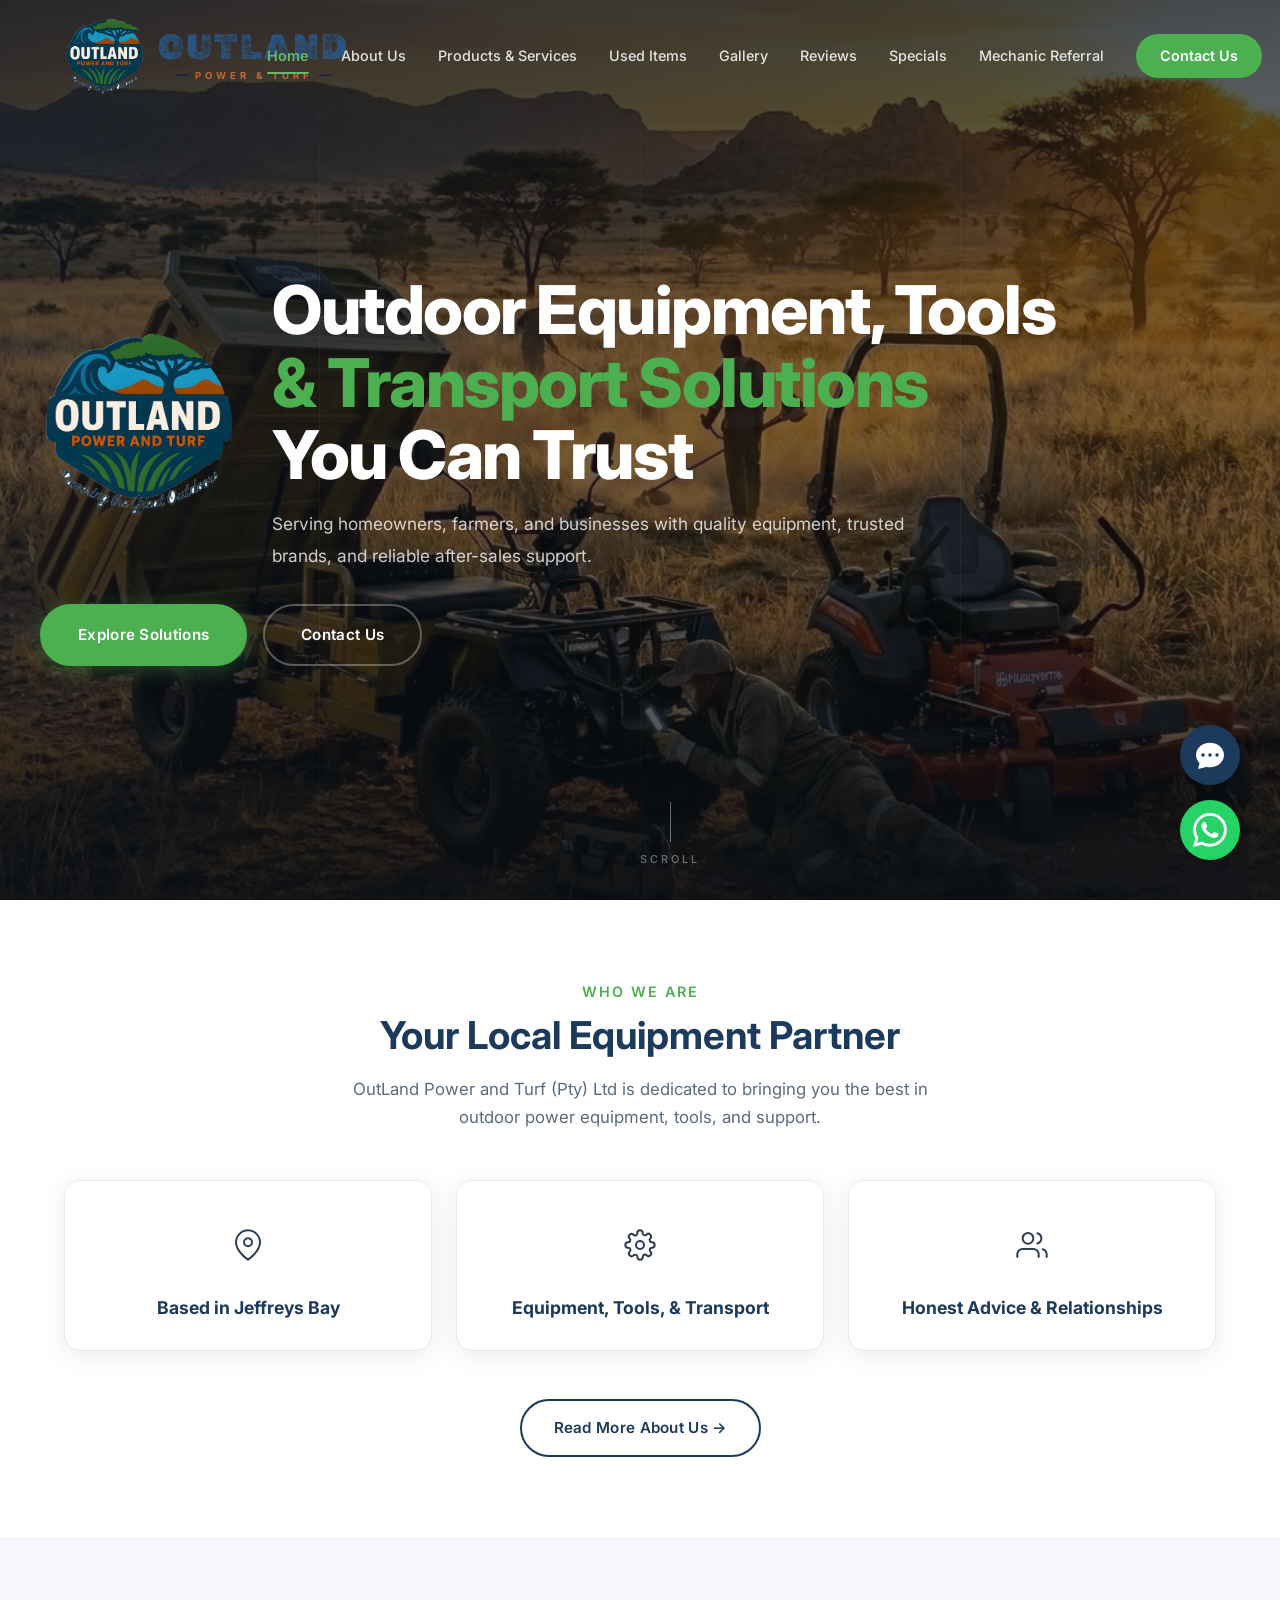
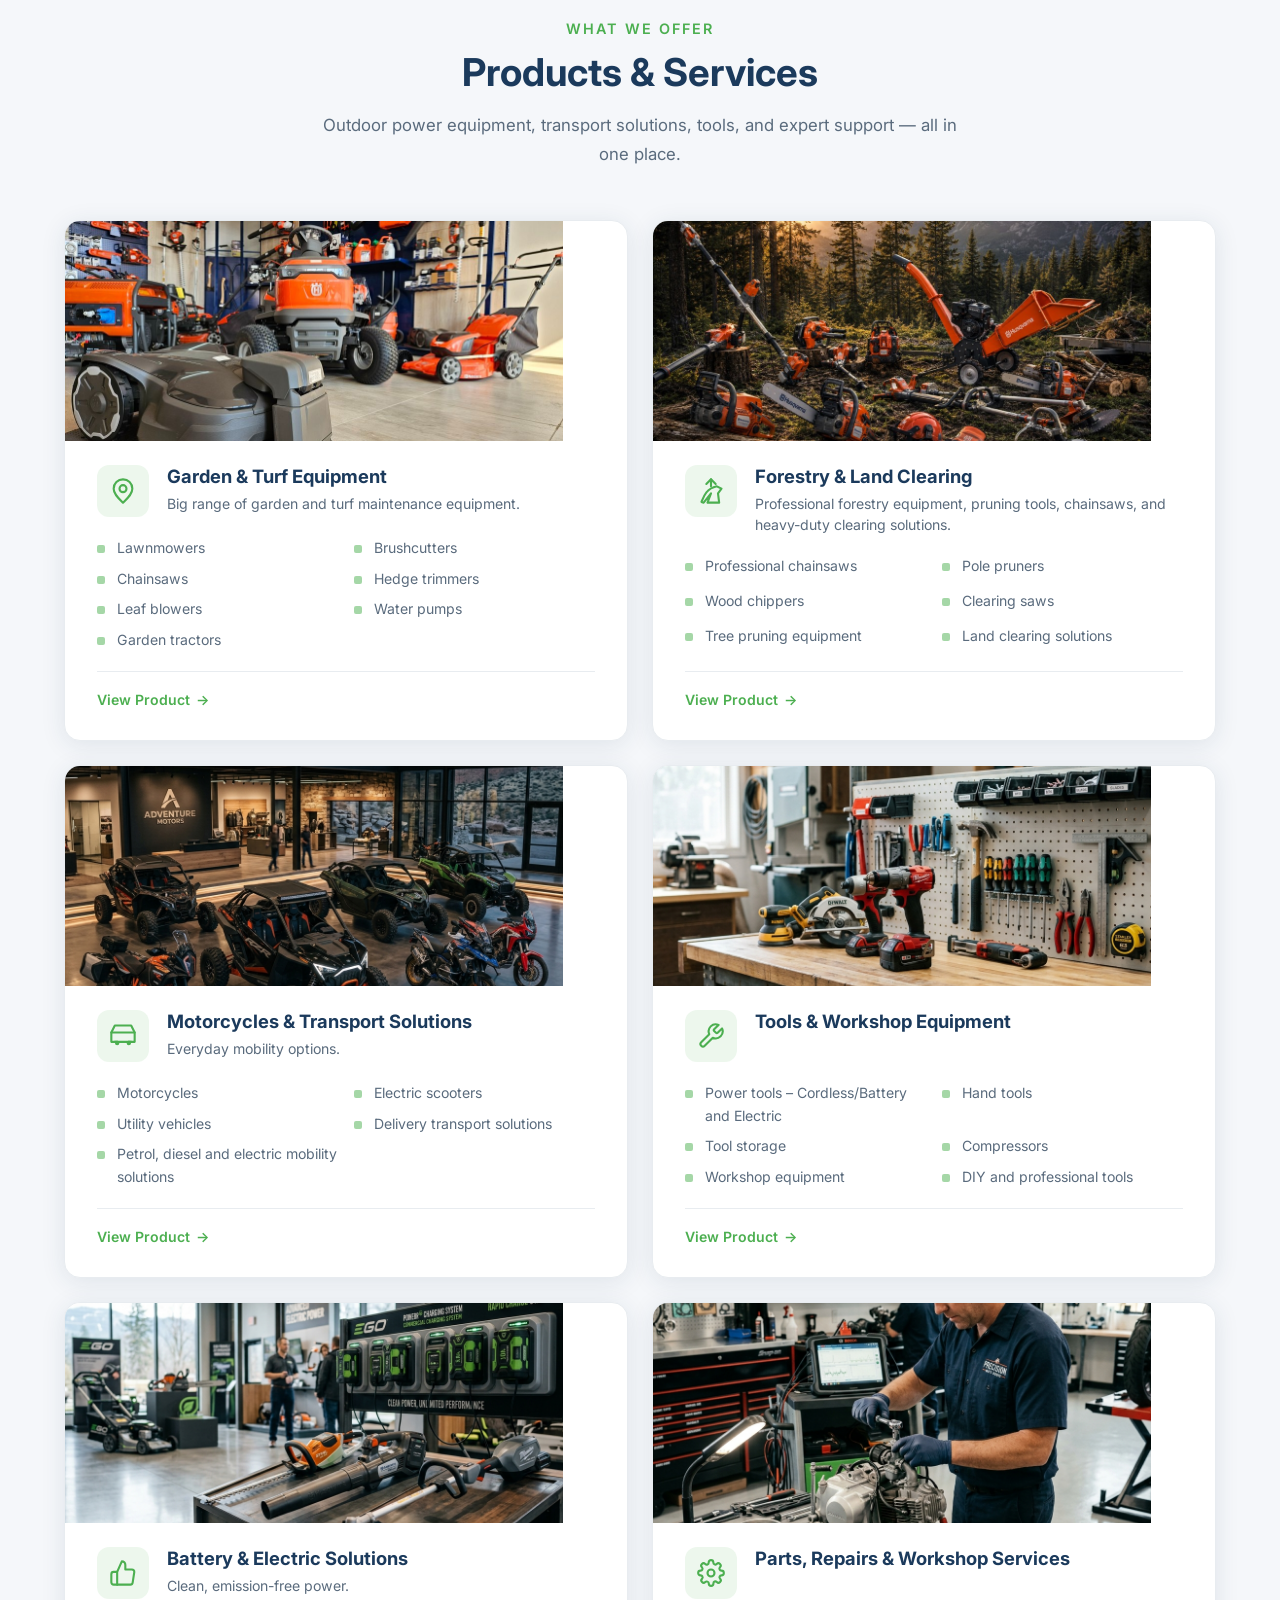
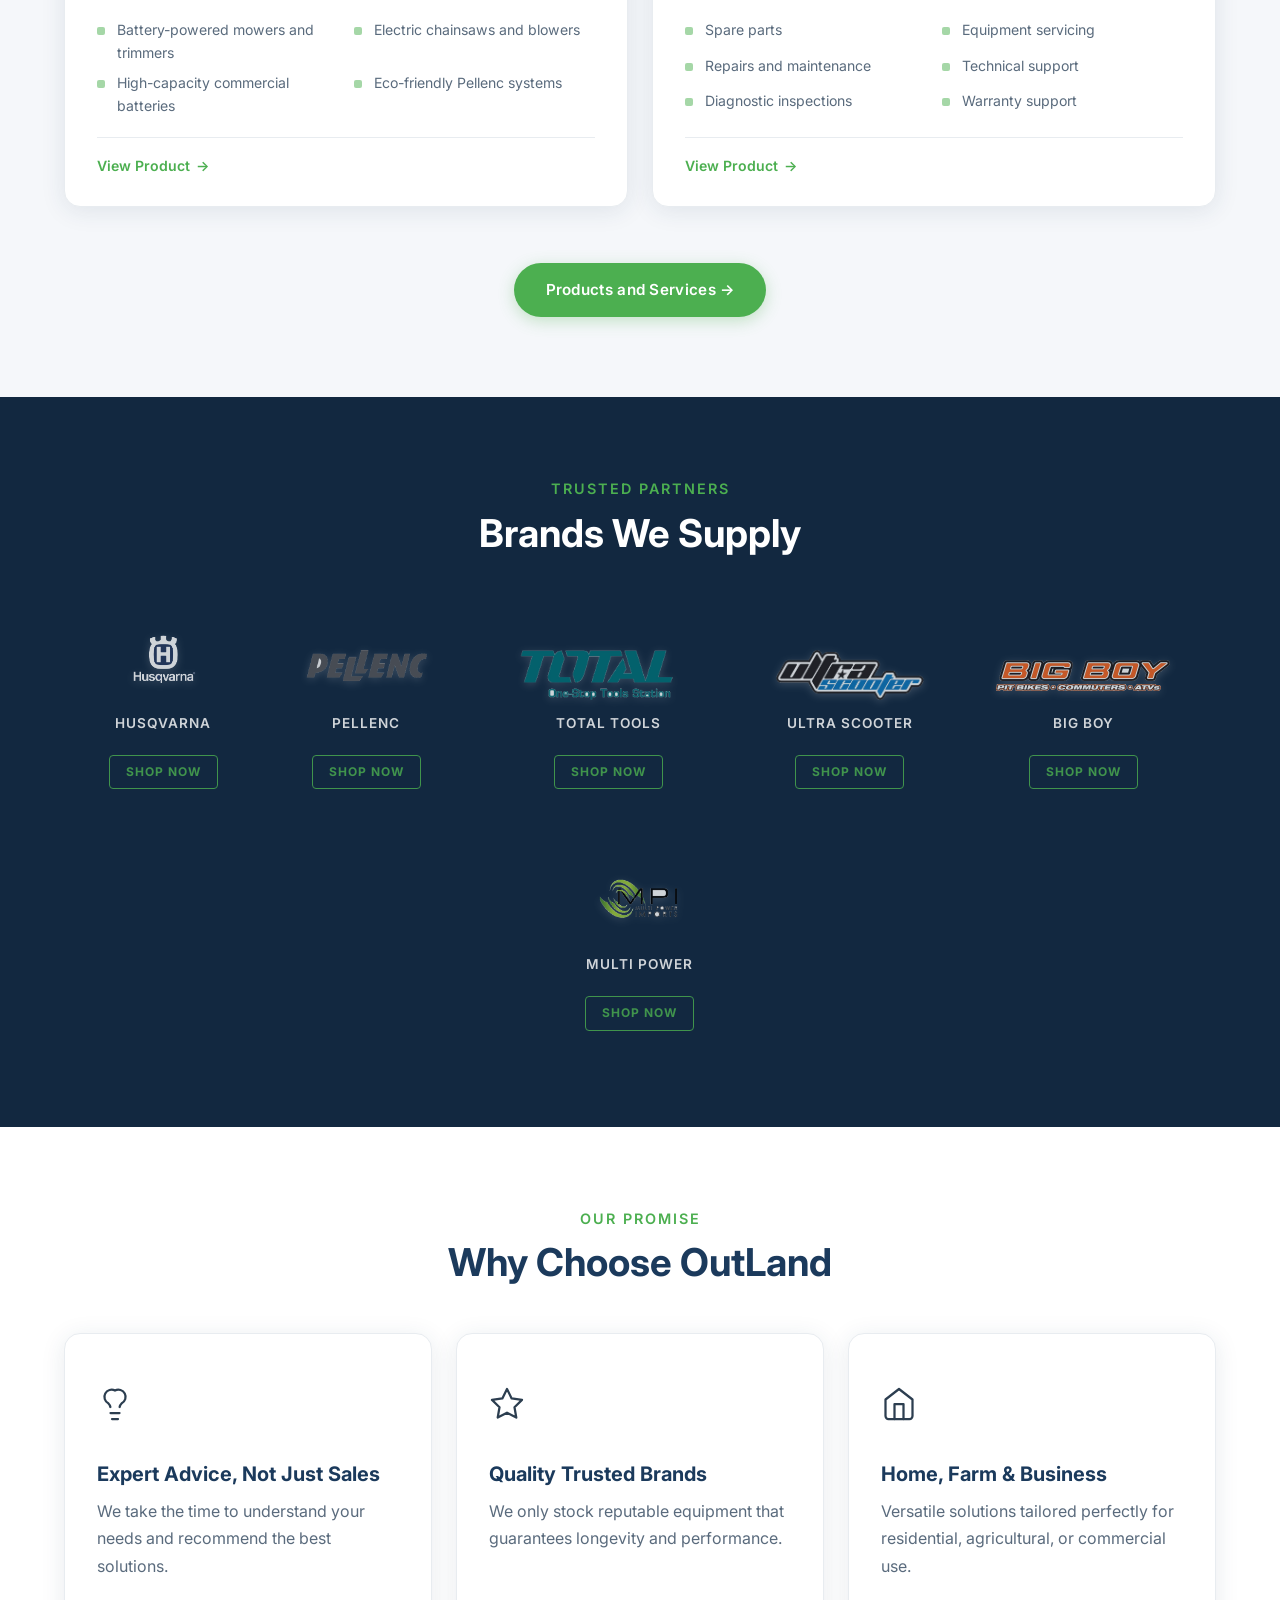
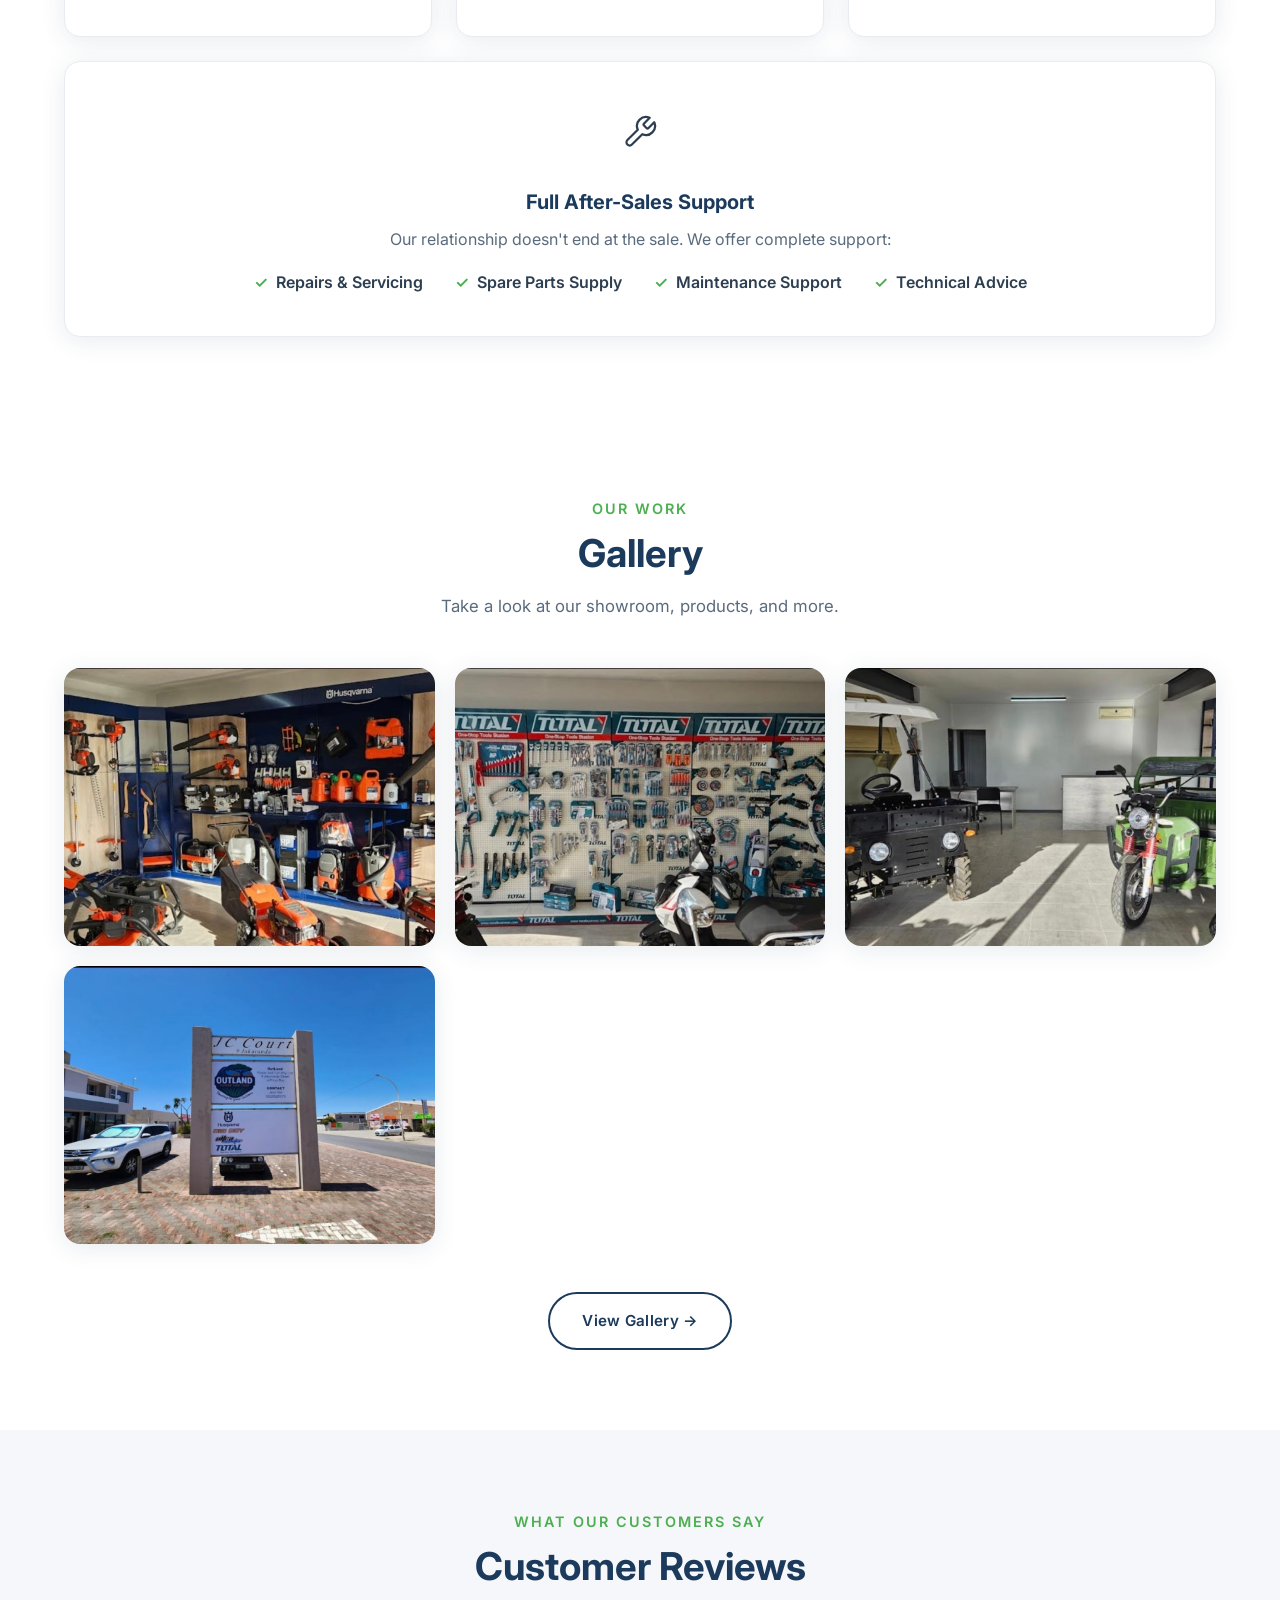
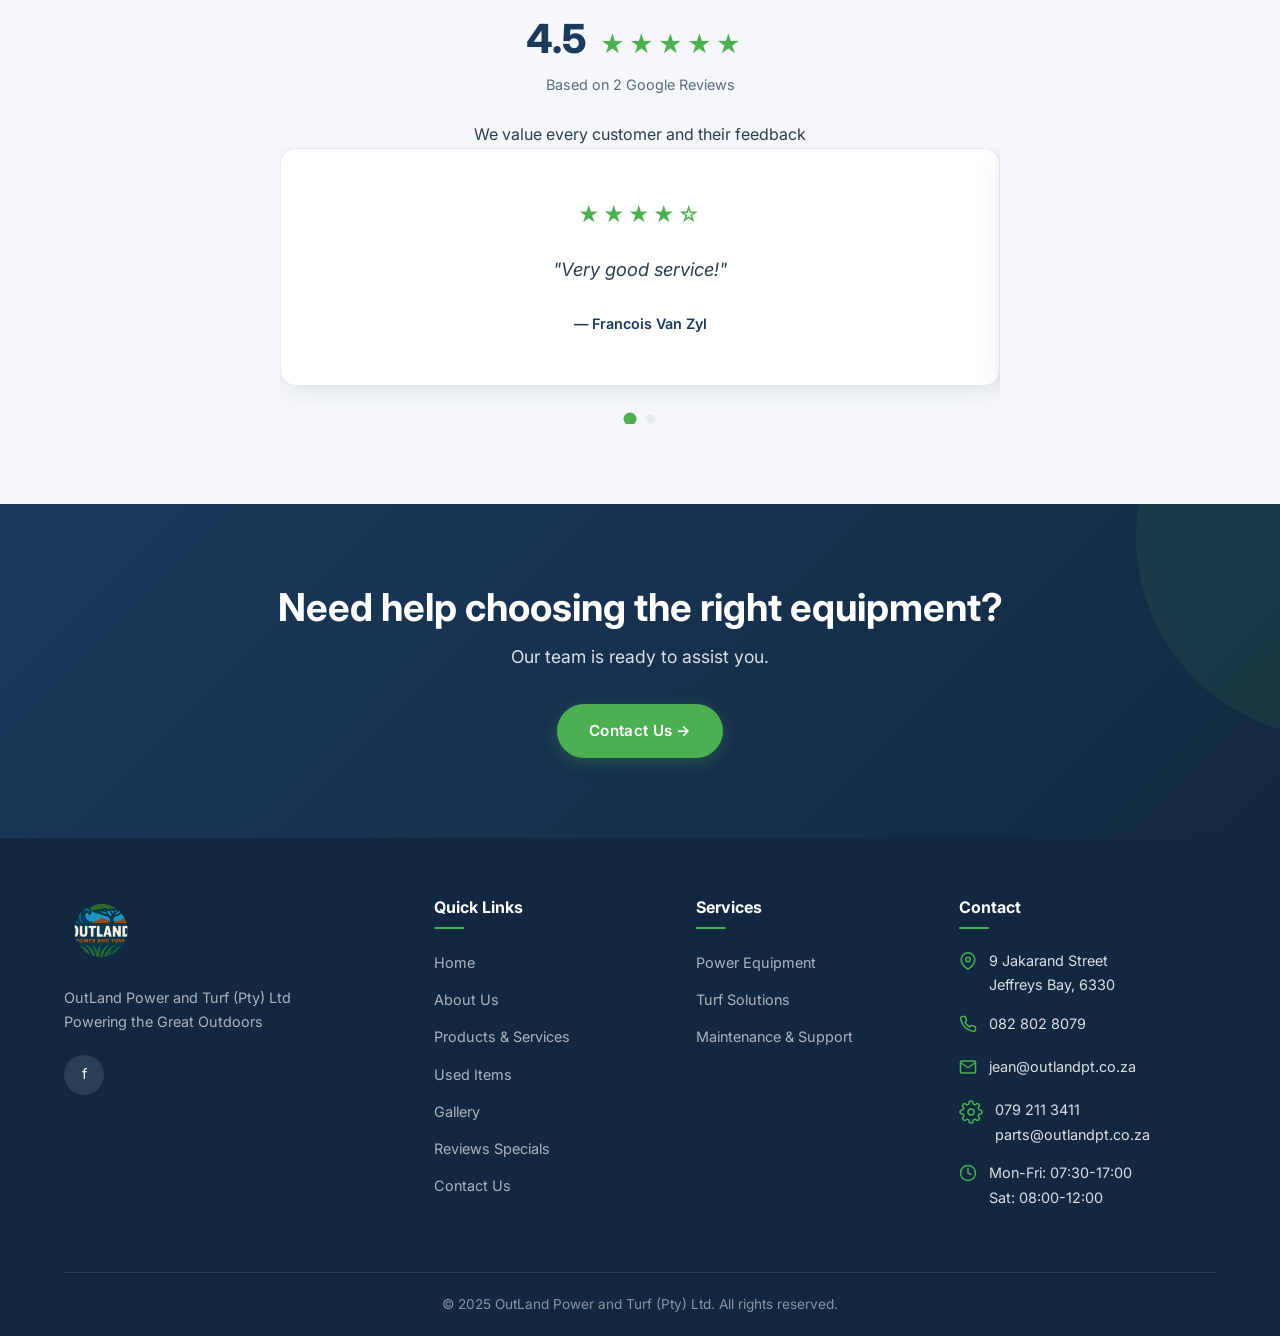
==== commit dab01163: "Add files via upload" ====
--- a/index.html
+++ b/index.html
@@ -33,6 +33,7 @@
         <a href="gallery.html">Gallery</a>
         <a href="reviews.html">Reviews</a>
         <a href="specials.html">Specials</a>
+	<a href="mechanic-referral.html">Mechanic Referral</a>
         <a href="contact.html" class="nav-cta">Contact Us</a>
       </div>
       <div class="hamburger" id="hamburger">
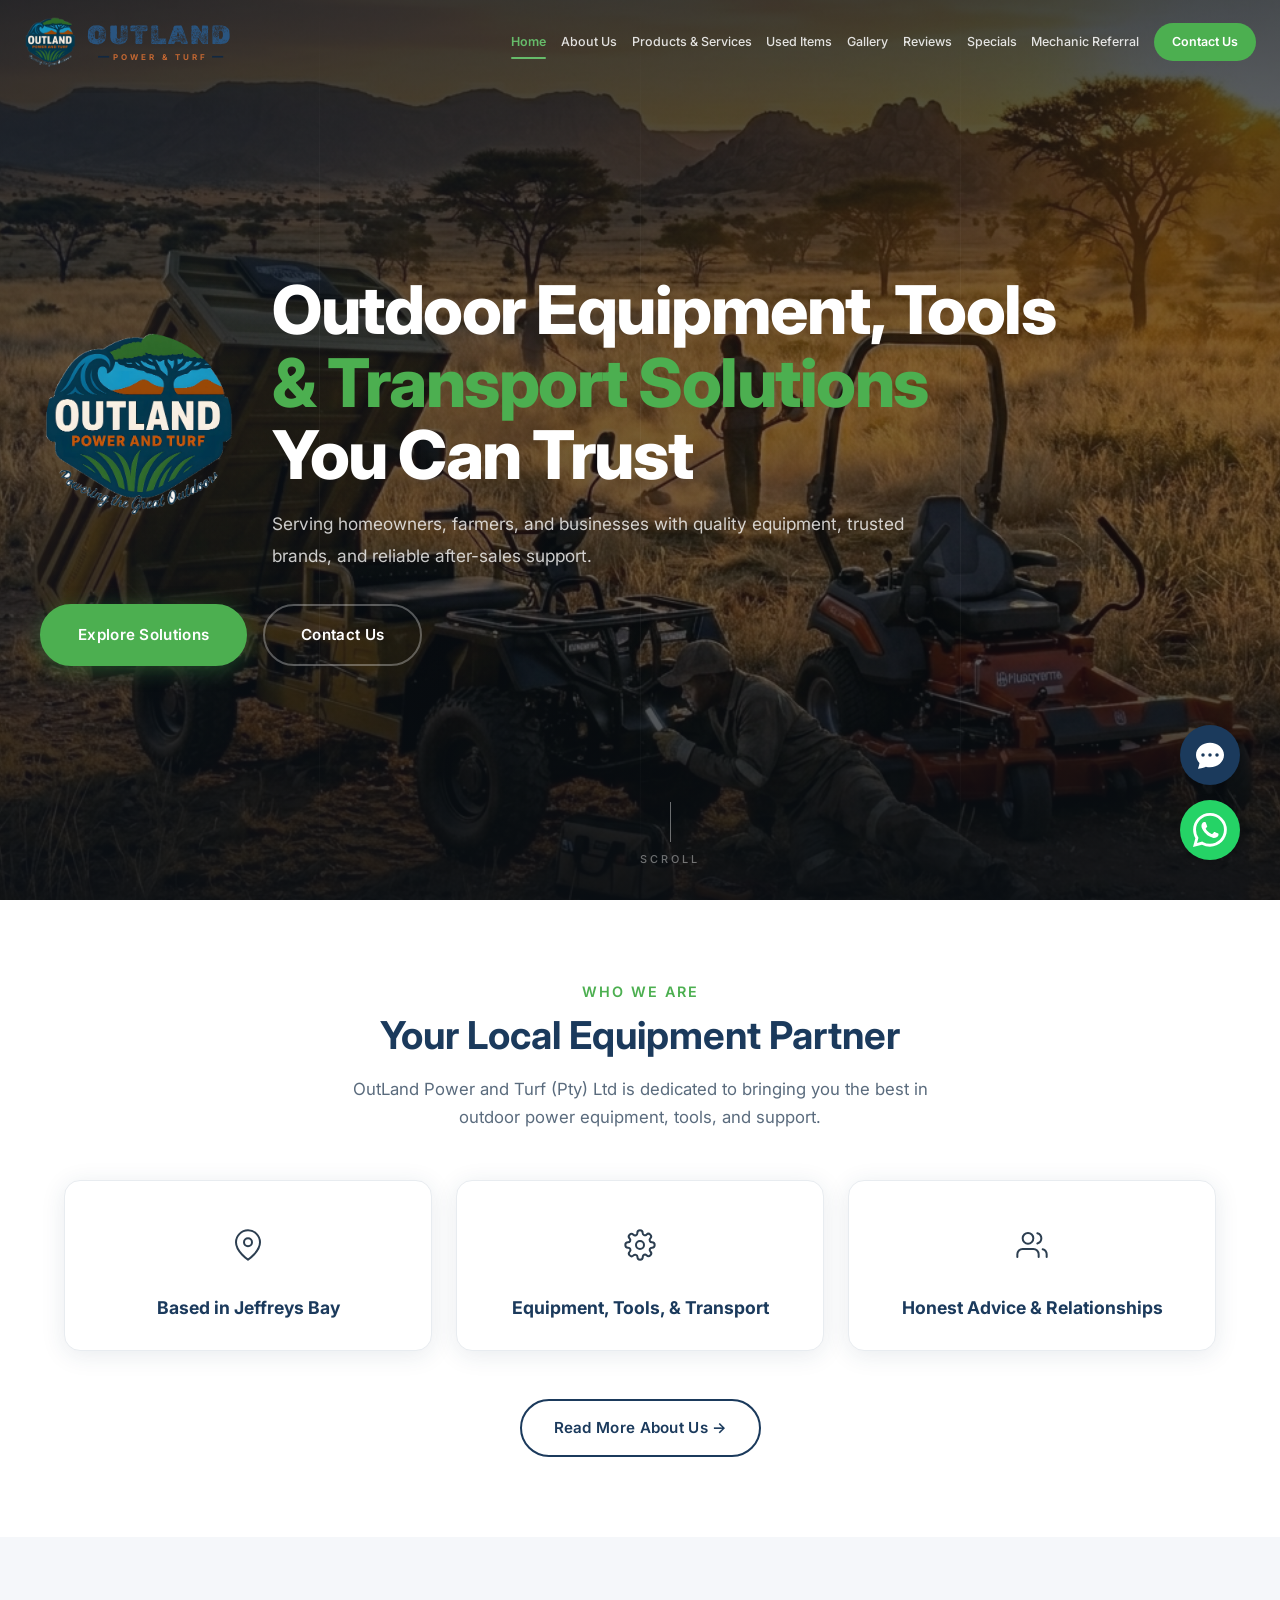
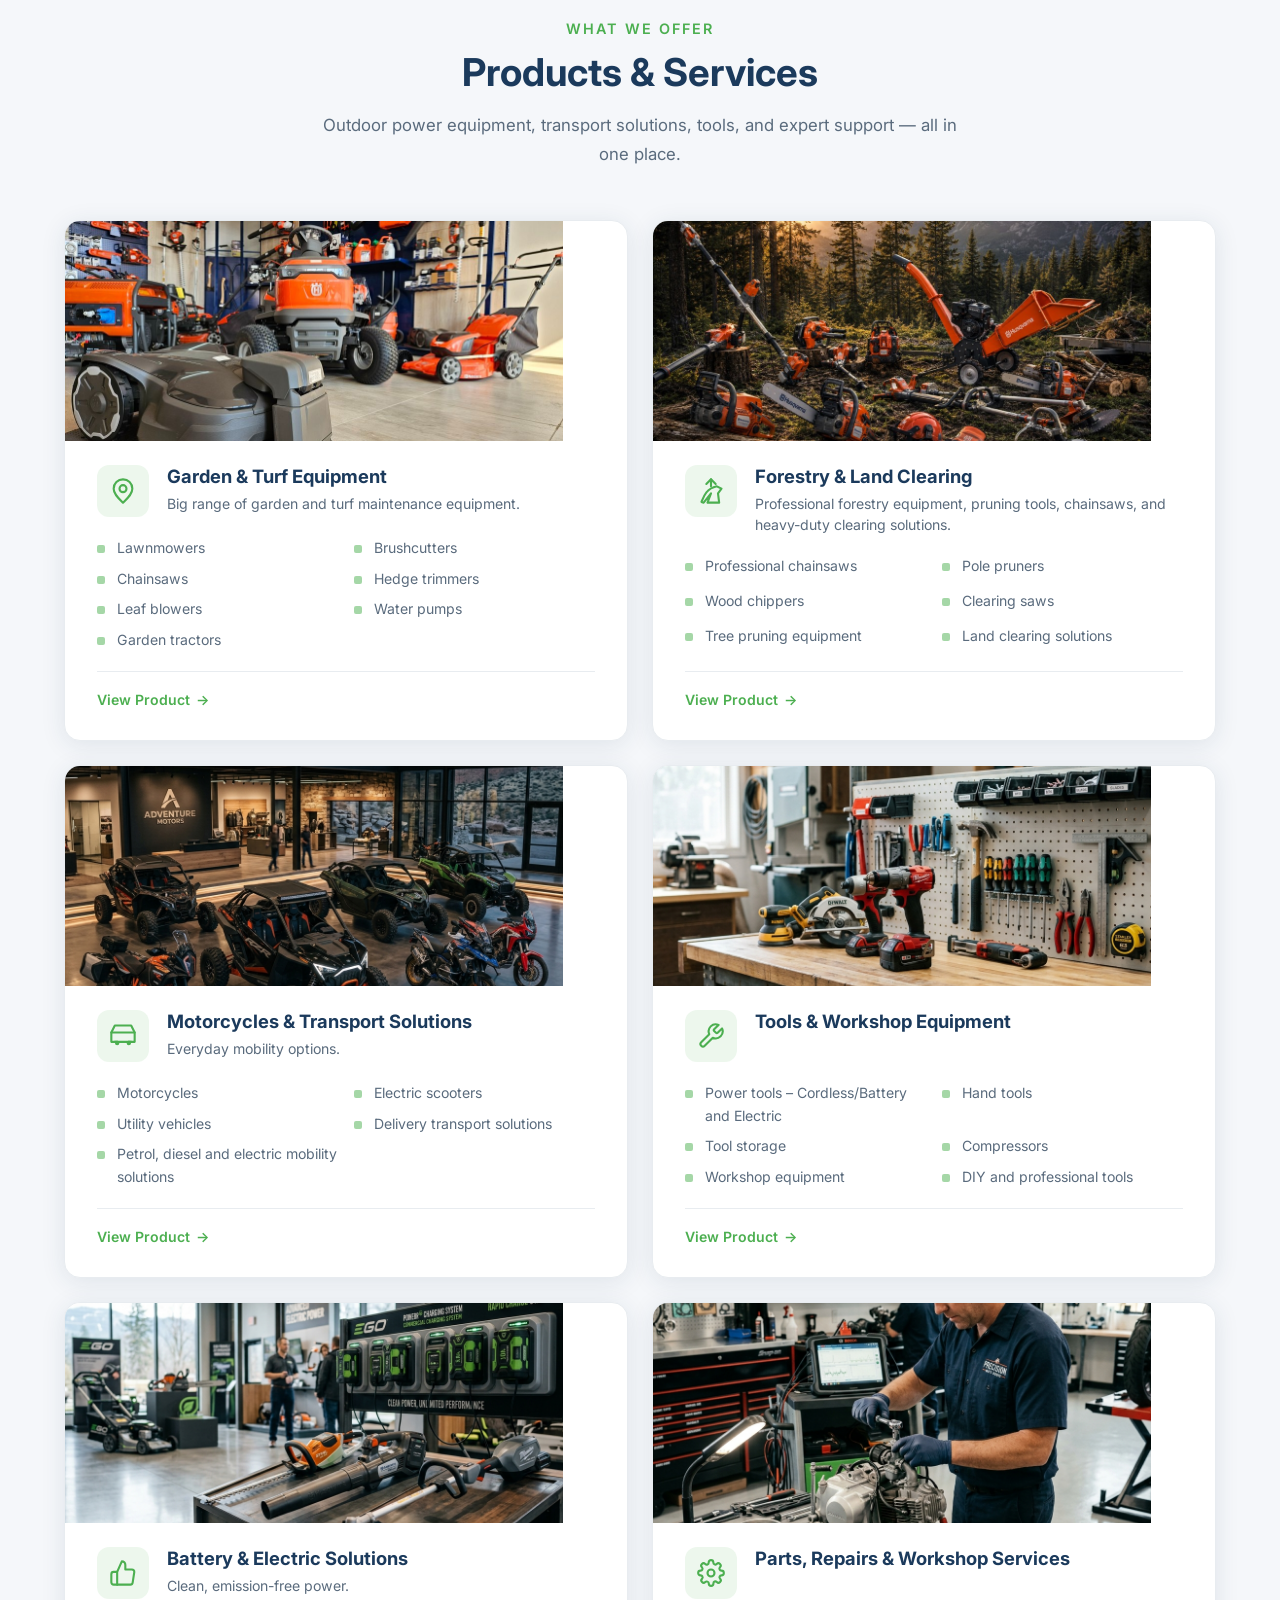
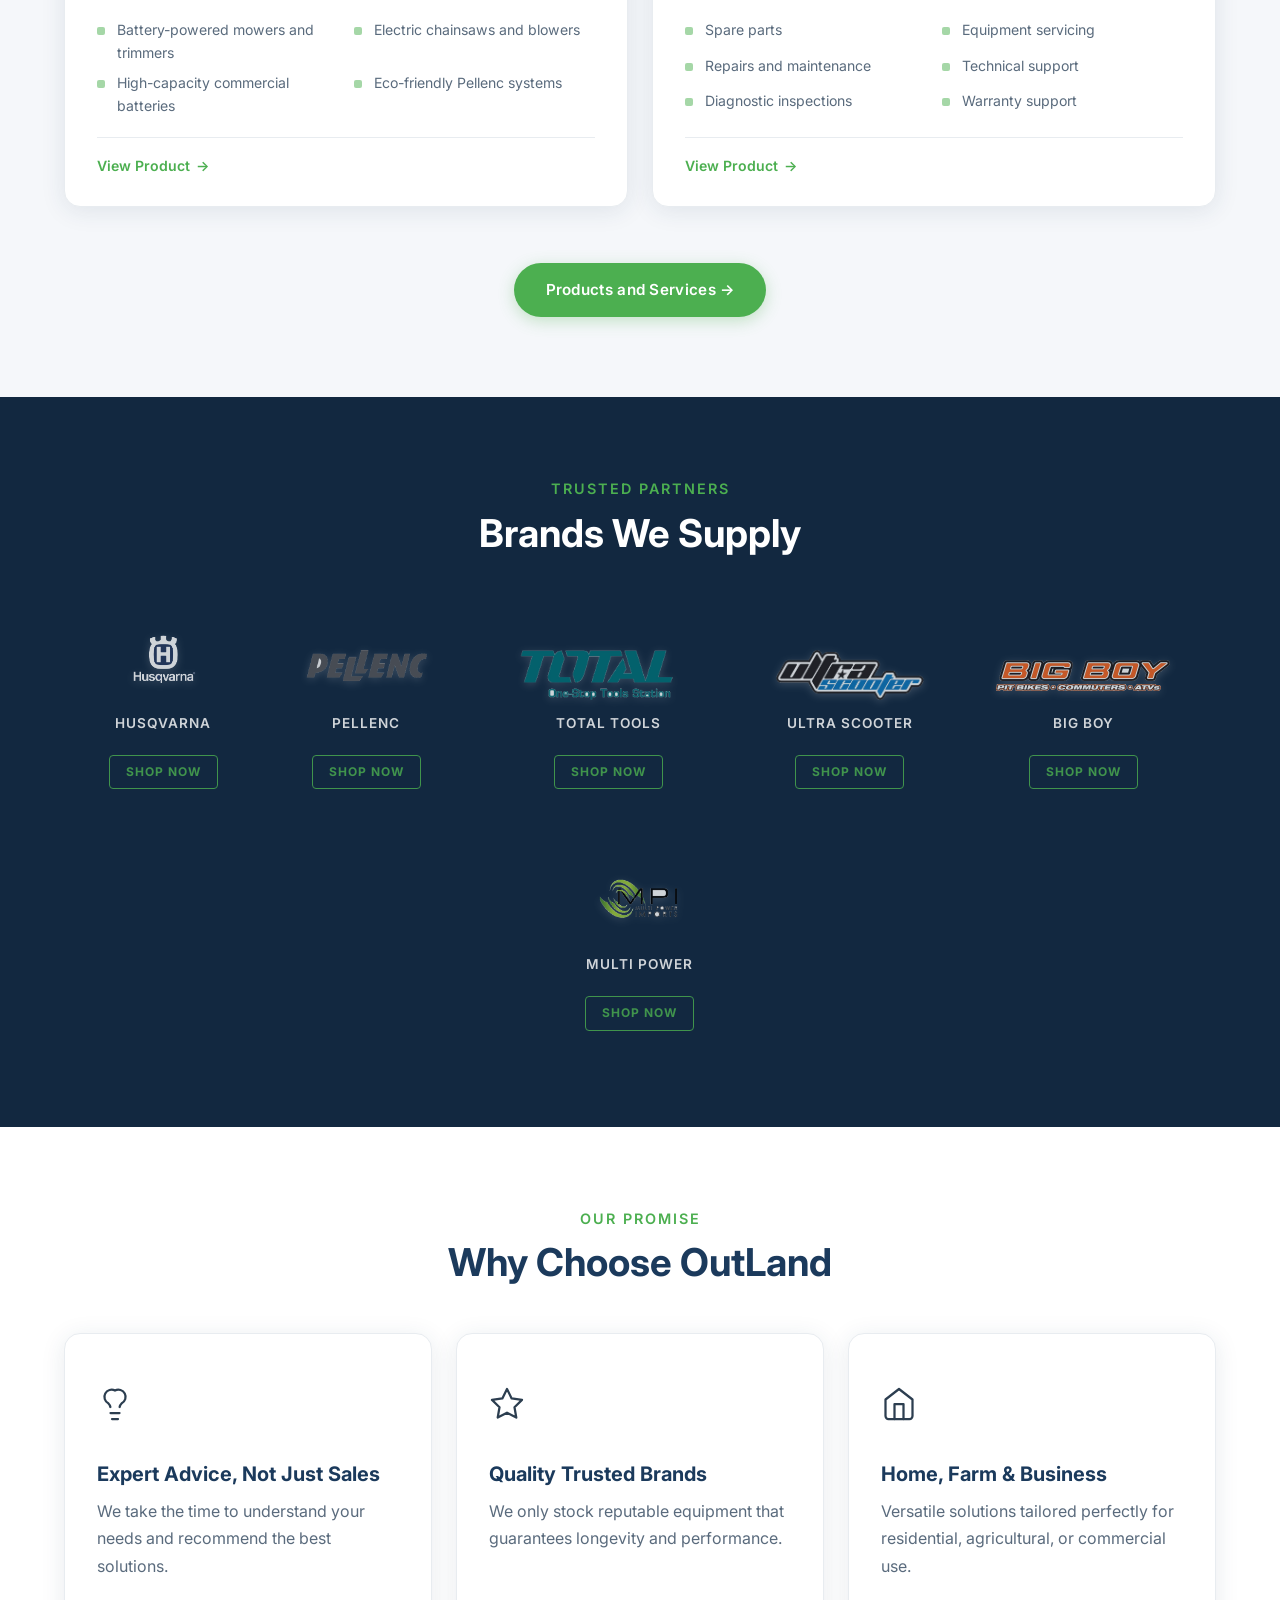
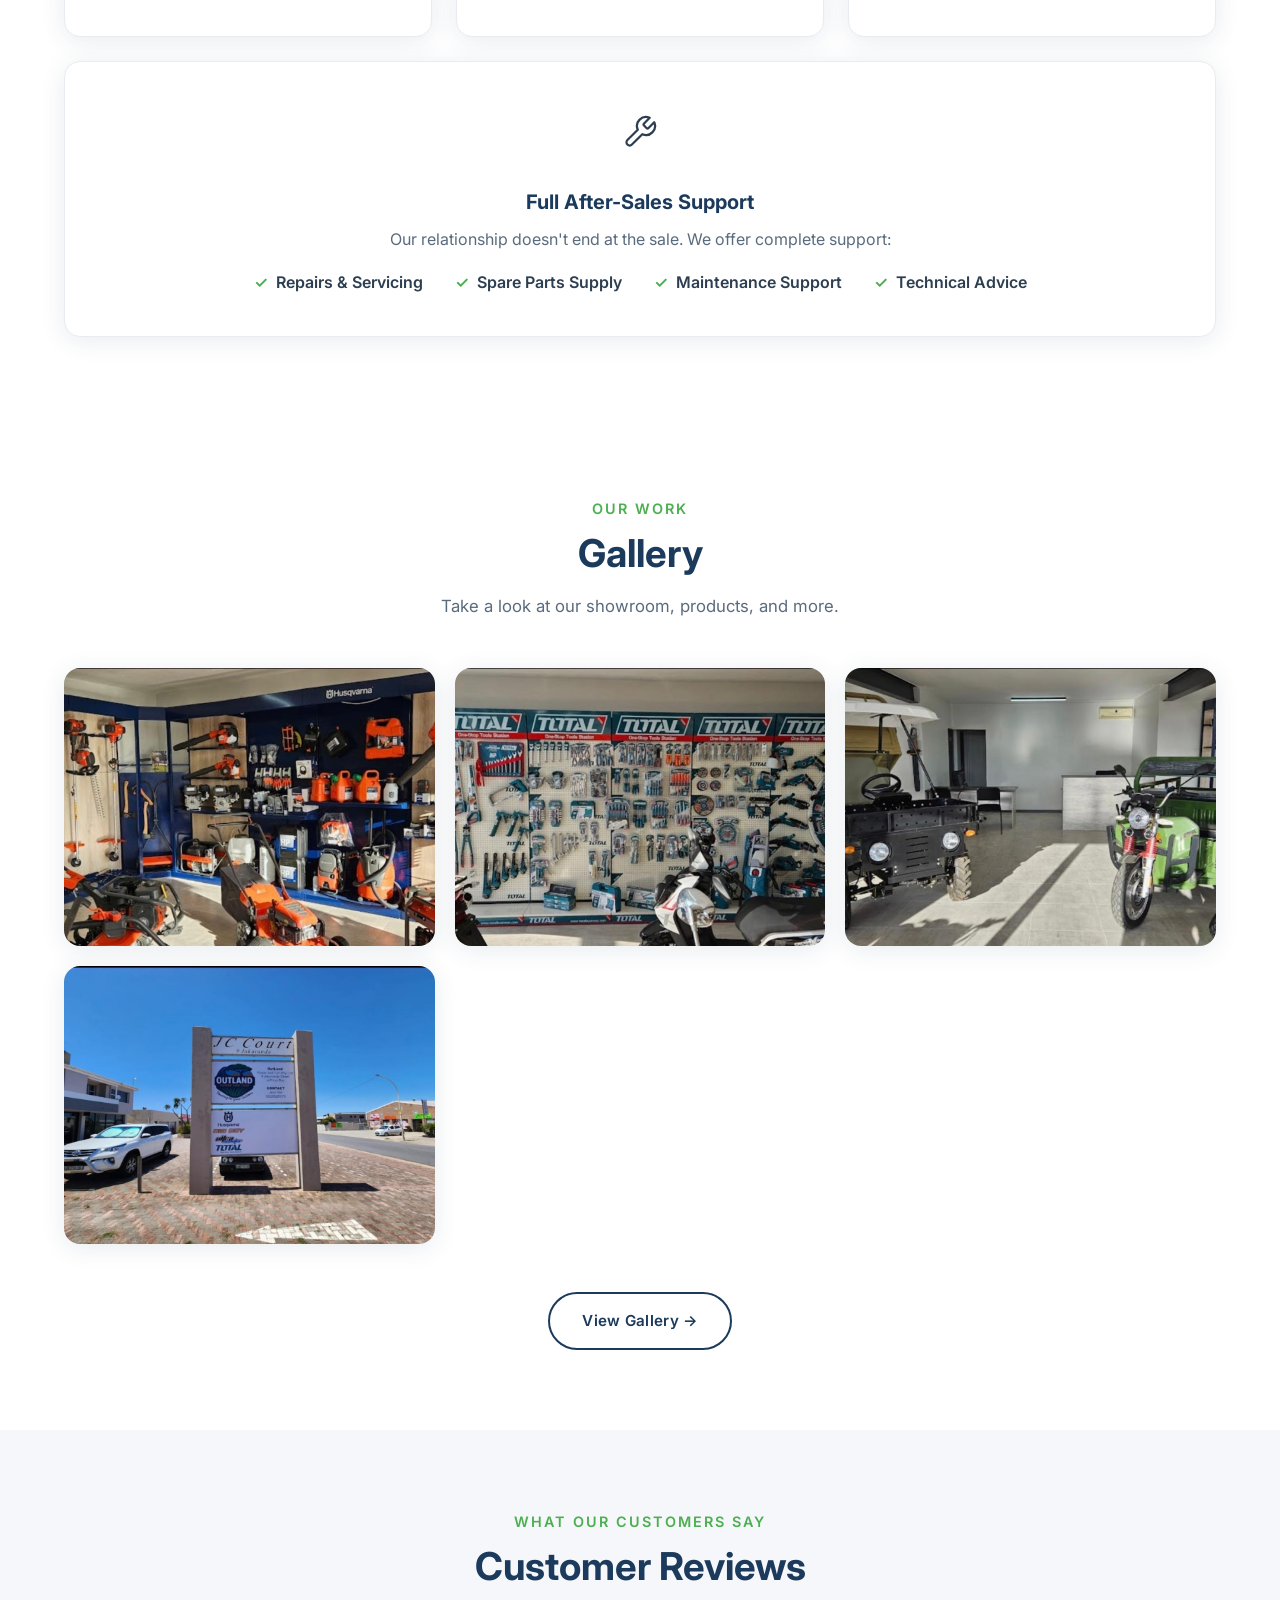
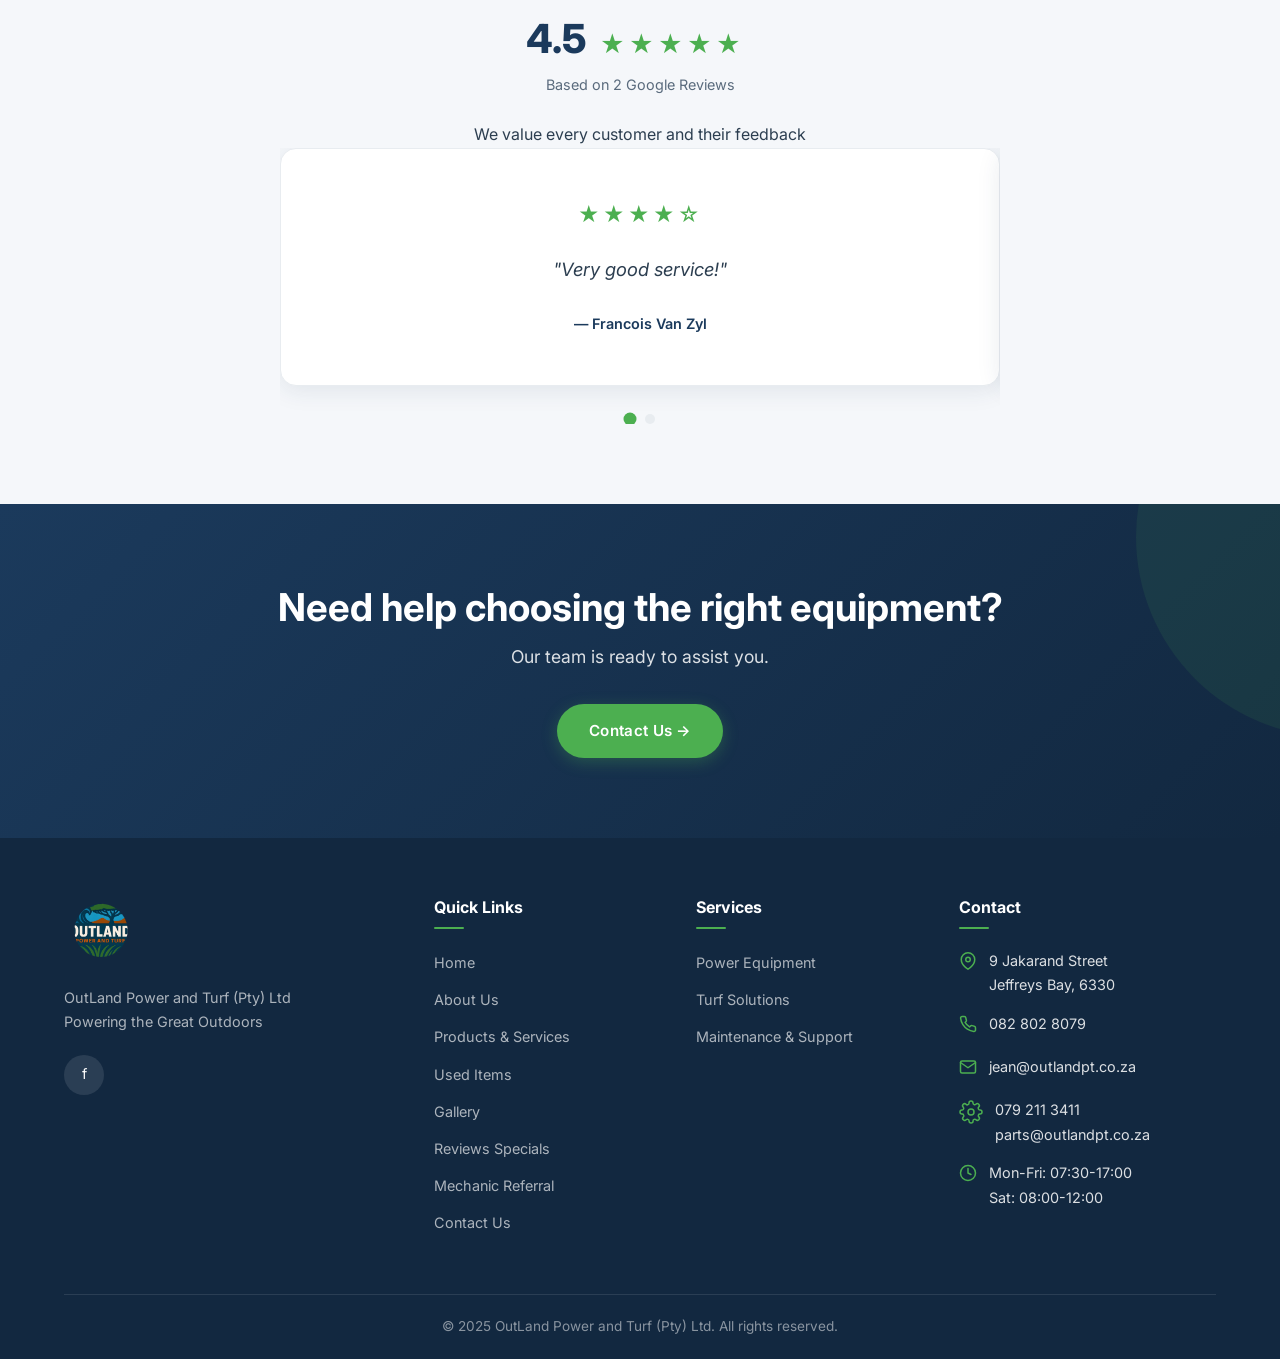
==== commit 271881a0: "Add files via upload" ====
--- a/index.html
+++ b/index.html
@@ -480,6 +480,7 @@
             <li><a href="gallery.html">Gallery</a></li>
             <li><a href="reviews.html">Reviews</a>
         <a href="specials.html">Specials</a></li>
+            <li><a href="mechanic-referral.html">Mechanic Referral</a></li>
             <li><a href="contact.html">Contact Us</a></li>
           </ul>
         </div>
--- a/styles.css
+++ b/styles.css
@@ -190,22 +190,24 @@
 }
 
 .nav-container {
-  max-width: var(--max-width);
+  max-width: 1400px;
   margin: 0 auto;
   padding: 0 24px;
   display: flex;
   align-items: center;
   justify-content: space-between;
+  gap: 16px;
 }
 
 .nav-logo {
   display: flex;
   align-items: center;
-  gap: 12px;
+  gap: 10px;
+  flex-shrink: 0;
 }
 
 .nav-logo img {
-  height: 80px; /* slightly taller to fit the text underneath */
+  height: 52px;
   width: auto;
 }
 
@@ -220,28 +222,28 @@
 .logo-outland {
   font-family: 'Rubik Dirt', 'Impact', sans-serif;
   font-weight: 400;
-  font-size: 2.2rem;
+  font-size: 1.65rem;
   color: var(--blue-light);
   text-transform: uppercase;
-  letter-spacing: 2px;
+  letter-spacing: 1.5px;
 }
 
 .logo-sub {
   display: flex;
   align-items: center;
-  gap: 6px;
+  gap: 4px;
   font-family: 'Inter', sans-serif;
-  font-size: 0.6rem;
+  font-size: 0.5rem;
   font-weight: 700;
   color: #C26732; /* Orange color matching image */
-  letter-spacing: 4px;
+  letter-spacing: 3px;
   text-transform: uppercase;
-  margin-top: 4px;
+  margin-top: 3px;
 }
 
 .logo-dash {
   color: #122840;
-  font-size: 0.8rem;
+  font-size: 0.7rem;
   font-weight: 900;
   letter-spacing: 0;
 }
@@ -249,11 +251,12 @@
 .nav-links {
   display: flex;
   align-items: center;
-  gap: 32px;
+  gap: clamp(8px, 1.15vw, 16px);
+  flex-shrink: 0;
 }
 
 .nav-links a {
-  font-size: 0.9rem;
+  font-size: clamp(0.78rem, 0.84vw, 0.85rem);
   font-weight: 500;
   color: var(--text);
   position: relative;
@@ -288,11 +291,13 @@
 }
 
 .nav-cta {
-  padding: 10px 24px !important;
+  padding: 8px 18px !important;
+  font-size: clamp(0.78rem, 0.84vw, 0.85rem) !important;
   background: var(--green);
   color: var(--white) !important;
   border-radius: var(--radius-pill);
   font-weight: 600 !important;
+  flex-shrink: 0;
 }
 
 .nav-cta::after { display: none !important; }
@@ -2331,20 +2336,23 @@
   }
 }
 
-@media (max-width: 768px) {
+/* ---- Navigation Mobile Drawer ---- */
+@media (max-width: 1080px) {
   .nav-links {
     position: fixed;
     top: 0;
     right: -100%;
-    width: 280px;
+    width: 290px;
     height: 100vh;
     background: var(--white);
     flex-direction: column;
-    justify-content: center;
-    gap: 24px;
-    box-shadow: -8px 0 30px rgba(0, 0, 0, 0.1);
+    justify-content: flex-start;
+    padding: 85px 28px 40px;
+    gap: 16px;
+    box-shadow: -8px 0 30px rgba(0, 0, 0, 0.15);
     transition: right 0.4s ease;
     z-index: 999;
+    overflow-y: auto;
   }
 
   .nav-links.active {
@@ -2352,13 +2360,30 @@
   }
 
   .nav-links a {
-    font-size: 1.1rem;
+    font-size: 1.05rem;
+    padding: 6px 0;
+    color: var(--text-dark, #2C3E50) !important;
+  }
+
+  .nav-links a:hover,
+  .nav-links a.active {
+    color: var(--green) !important;
   }
 
   .hamburger {
-    display: flex;
-  }
-
+    display: flex !important;
+  }
+
+  .navbar:not(.scrolled) .nav-links a {
+    color: var(--text-dark, #2C3E50) !important;
+  }
+  .navbar:not(.scrolled) .nav-links a:hover,
+  .navbar:not(.scrolled) .nav-links a.active {
+    color: var(--green) !important;
+  }
+}
+
+@media (max-width: 768px) {
   .hero-v2 {
     min-height: auto;
     padding-top: 90px;
@@ -2380,14 +2405,6 @@
 
   .hero-v2-scroll {
     display: none;
-  }
-
-  .navbar:not(.scrolled) .nav-links a {
-    color: var(--text-dark) !important;
-  }
-  .navbar:not(.scrolled) .nav-links a:hover,
-  .navbar:not(.scrolled) .nav-links a.active {
-    color: var(--green) !important;
   }
 
   .detailed-grid {
